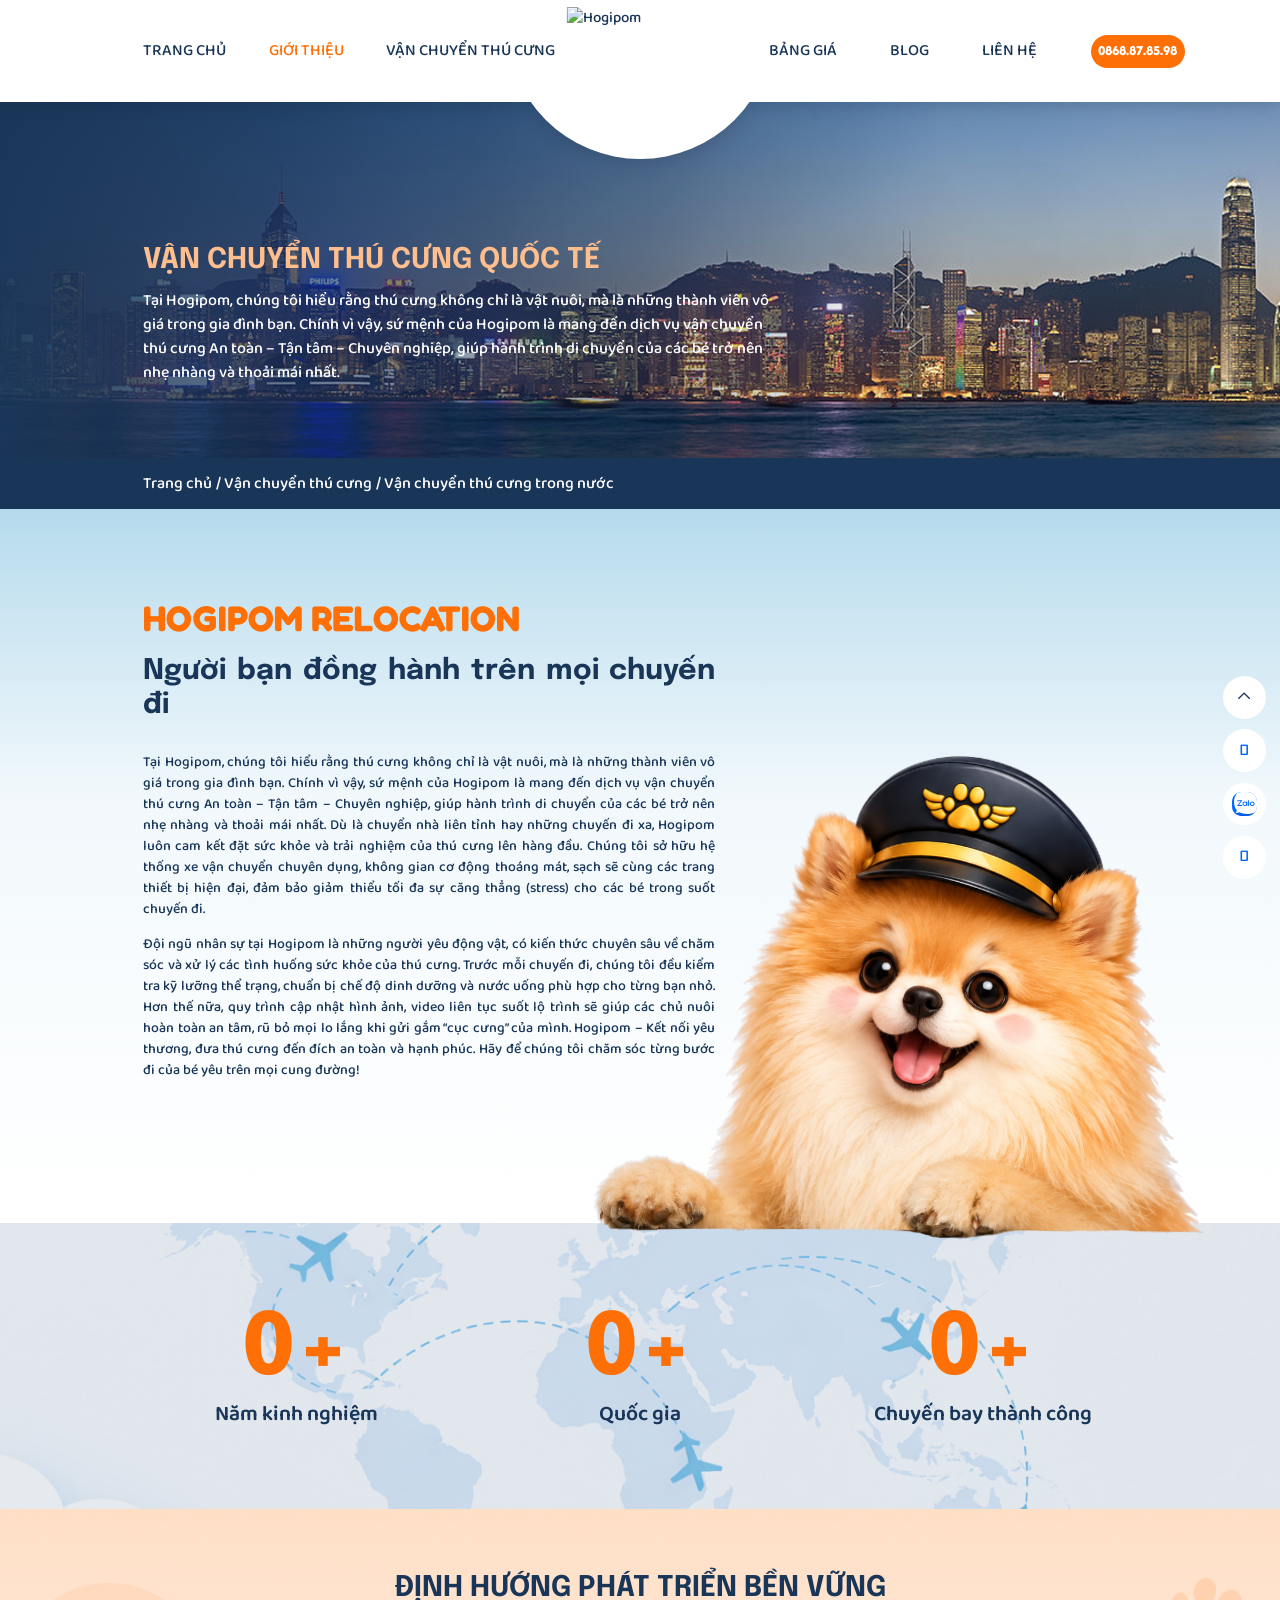
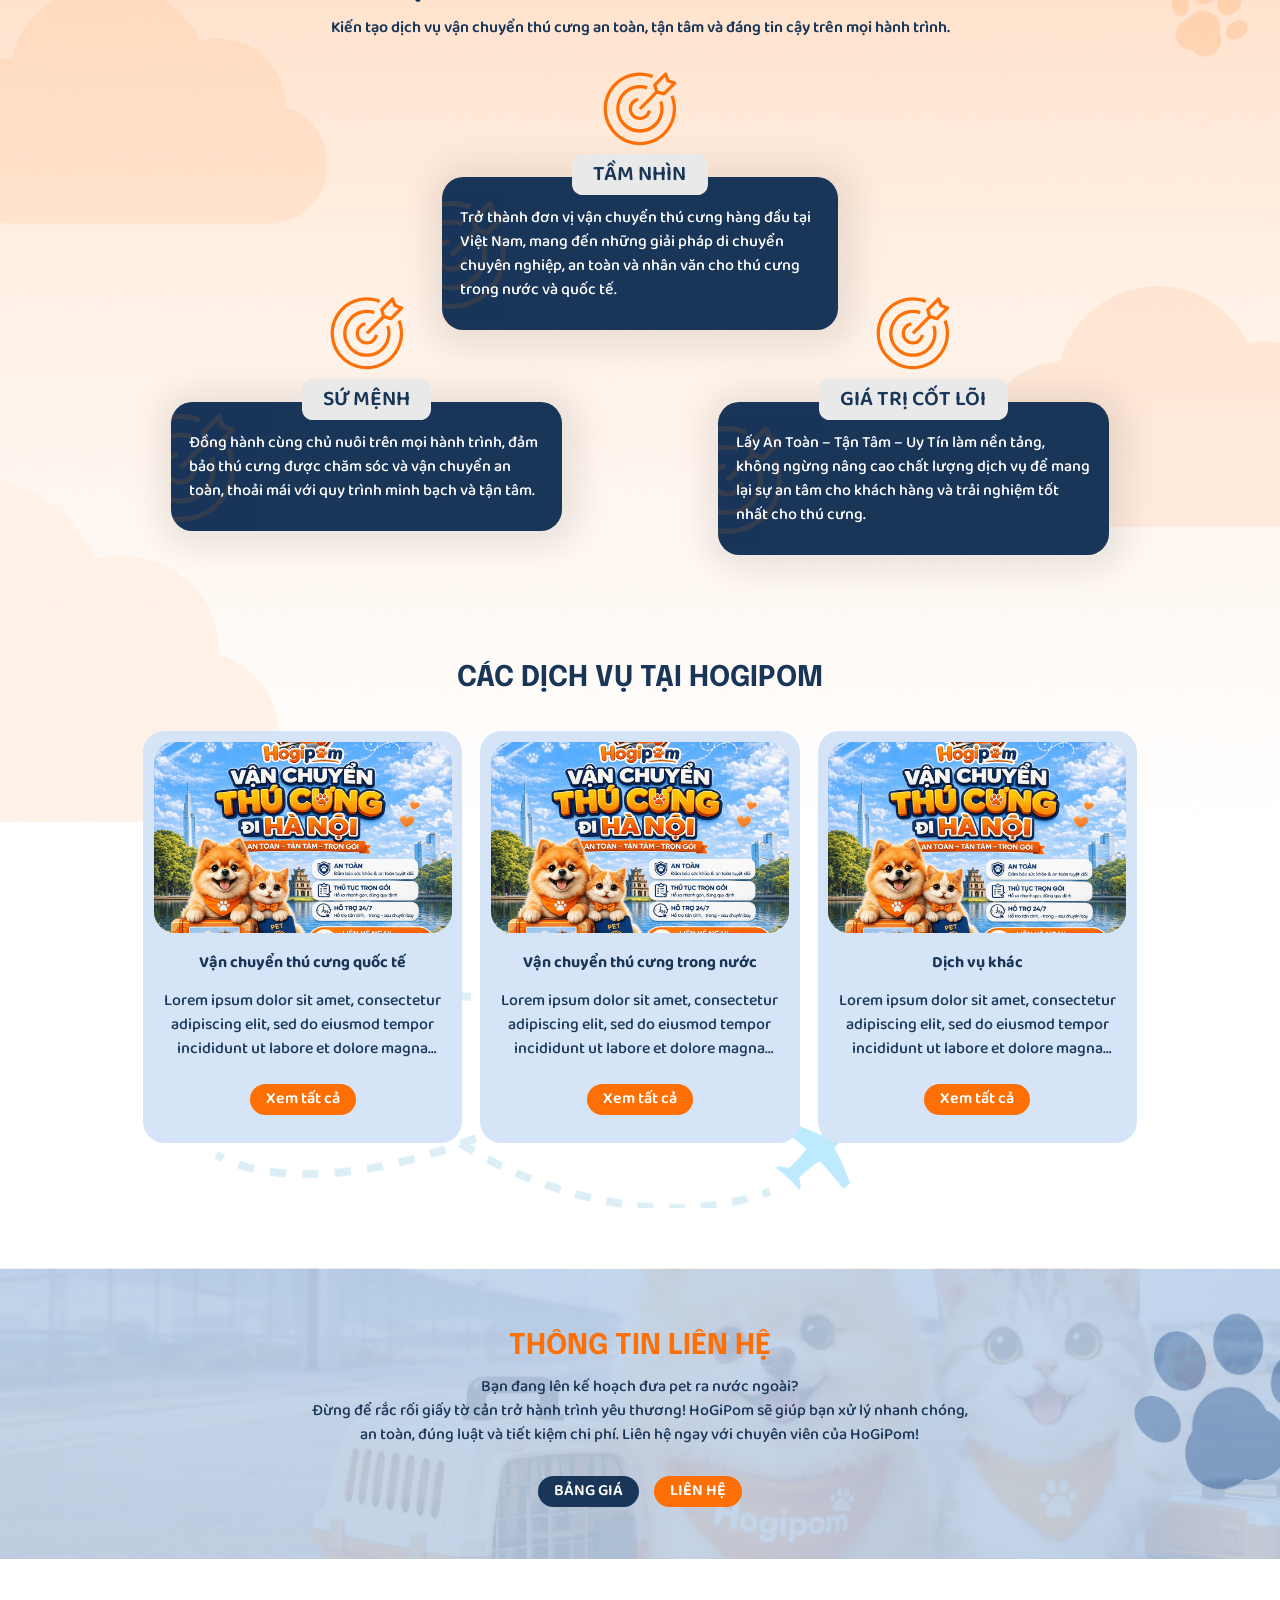
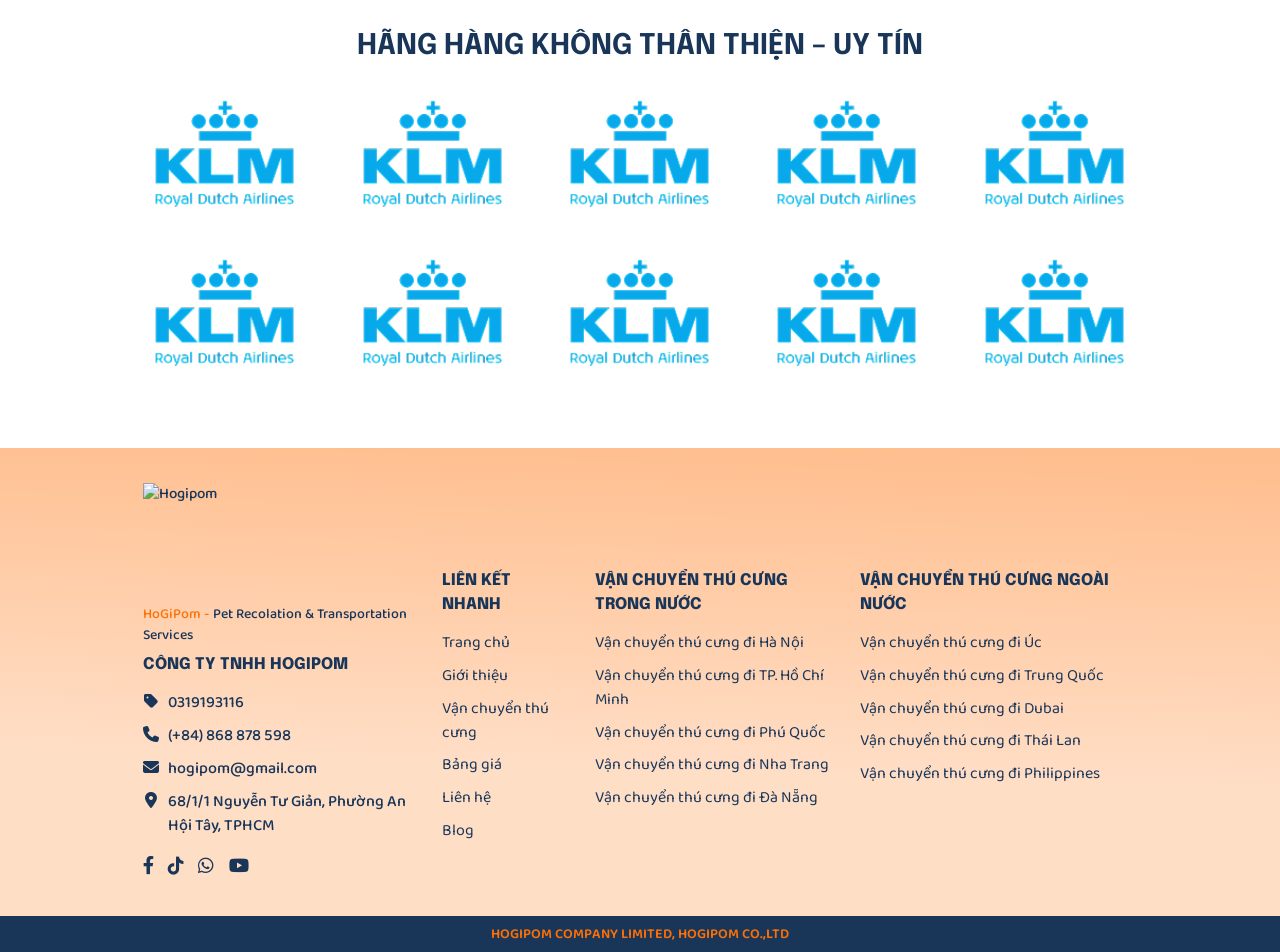
==== About.html @ 5a0b5ee2 "Add files via upload" ====
<!DOCTYPE html>
<html lang="en">
	<head>
		<meta charset="UTF-8">
		<meta name="viewport" content="width=device-width, initial-scale=1.0">
		<meta http-equiv="X-UA-Compatible" content="ie=edge">
		<link rel="icon" href="./img/logo.svg" type="image/svg+xml">
		<link rel="stylesheet" href="">
		<link rel="preconnect" href="https://fonts.googleapis.com">
		<link rel="preconnect" href="https://fonts.gstatic.com" crossorigin>
		<link href="https://fonts.googleapis.com/css2?family=Baloo+2:wght@400;500;600;700&amp;family=Epilogue:ital,wght@0,500;0,600;0,700;0,800;1,500;1,600;1,700;1,800&amp;display=swap" rel="stylesheet">
		<link href="https://fonts.googleapis.com/css2?family=Afacad+Flux:wght@100..1000&amp;family=Fredoka:wght@300..700&amp;display=swap" rel="stylesheet">
		<link href="https://fonts.googleapis.com/css2?family=Material+Symbols+Outlined:opsz,wght,FILL,GRAD@24..48,100..700,0..1,-50..200" rel="stylesheet">
		<link rel="stylesheet" href="./css/core.min.css">
		<link rel="stylesheet" href="./css/main.min.css">
		<title>Giới thiệu</title>
	</head>
	<body class="about">
		<header class="header">
			<div class="header-shape" aria-hidden="true">
				<div class="header-shape-bar"></div>
				<div class="header-shape-arc"></div>
			</div>
			<div class="container">
				<div class="header-wrap"><a class="header-logo" href="./Home.html" aria-label="Hogipom"><img src="./img/logo.svg" alt="Hogipom" width="165" height="146"></a>
					<nav class="header-nav-wrap" aria-label="Main navigation">
						<ul class="header-nav header-nav-left">
							<li><a href="./Home.html"><span class="header-nav-text">TRANG CHỦ</span></a></li>
							<li class="current"><a href="./About.html"><span class="header-nav-text">GIỚI THIỆU</span></a></li>
							<li><a href="./ServicesList.html"><span class="header-nav-text">VẬN CHUYỂN THÚ CƯNG</span></a></li>
						</ul>
						<ul class="header-nav header-nav-right">
							<li><a href="./Pricing.html"><span class="header-nav-text">BẢNG GIÁ</span></a></li>
							<li><a href="./NewsList.html"><span class="header-nav-text">BLOG</span></a></li>
							<li><a href="./Contact.html"><span class="header-nav-text">LIÊN HỆ</span></a></li>
							<li class="header-phone-item"><a class="header-phone" href="tel:0868878598">0868.87.85.98</a></li>
						</ul>
					</nav>
					<button class="header-hambuger header-bar" type="button" aria-label="Toggle menu"><span></span><span></span><span></span>
						<div id="pulseMe">
							<div class="bar left"></div>
							<div class="bar top"></div>
							<div class="bar right"></div>
							<div class="bar bottom"></div>
						</div>
					</button><a class="header-phone header-phone-bar" href="tel:0868878598">0868.87.85.98</a>
				</div>
			</div>
			<div class="header-overlay"></div>
		</header>
		<main>
			<section class="page-banner page-banner-main">
				<div class="page-banner-media img img-ratio ratio:pt-[400_1440]"><img src="./img/banner/banner_default.png" alt="VẬN CHUYỂN THÚ CƯNG QUỐC TẾ">
					<div class="page-banner-overlay" aria-hidden="true"></div>
				</div>
				<div class="container">
					<div class="page-banner-content">
						<h1 class="page-banner-title">VẬN CHUYỂN THÚ CƯNG QUỐC TẾ</h1>
						<div class="page-banner-desc">Tại Hogipom, chúng tôi hiểu rằng thú cưng không chỉ là vật nuôi, mà là những thành viên vô giá trong gia đình bạn. Chính vì vậy, sứ mệnh của Hogipom là mang đến dịch vụ vận chuyển thú cưng An toàn – Tận tâm – Chuyên nghiệp, giúp hành trình di chuyển của các bé trở nên nhẹ nhàng và thoải mái nhất.</div>
					</div>
				</div>
				<div class="page-banner-breadcrumb">
					<div class="container">
						<nav aria-label="breadcrumbs">
							<p><a href="./Home.html">Trang chủ</a><span class="separator">/</span><a href="#">Vận chuyển thú cưng</a><span class="separator">/</span><span class="last">Vận chuyển thú cưng trong nước</span>
							</p>
						</nav>
					</div>
				</div>
			</section>
			<section class="about-1" id="about-1">
				<div class="container">
					<div class="about-1-wrap">
						<div class="about-1-content">
							<div class="about-1-heading">
								<div class="about-1-label">HOGIPOM RELOCATION</div>
								<h2 class="about-1-title">Người bạn đồng hành trên mọi chuyến đi</h2>
							</div>
							<div class="about-1-desc">
								<p>Tại Hogipom, chúng tôi hiểu rằng thú cưng không chỉ là vật nuôi, mà là những thành viên vô giá trong gia đình bạn. Chính vì vậy, sứ mệnh của Hogipom là mang đến dịch vụ vận chuyển thú cưng An toàn – Tận tâm – Chuyên nghiệp, giúp hành trình di chuyển của các bé trở nên nhẹ nhàng và thoải mái nhất. Dù là chuyển nhà liên tỉnh hay những chuyến đi xa, Hogipom luôn cam kết đặt sức khỏe và trải nghiệm của thú cưng lên hàng đầu. Chúng tôi sở hữu hệ thống xe vận chuyển chuyên dụng, không gian cơ động thoáng mát, sạch sẽ cùng các trang thiết bị hiện đại, đảm bảo giảm thiểu tối đa sự căng thẳng (stress) cho các bé trong suốt chuyến đi.</p>
								<p>Đội ngũ nhân sự tại Hogipom là những người yêu động vật, có kiến thức chuyên sâu về chăm sóc và xử lý các tình huống sức khỏe của thú cưng. Trước mỗi chuyến đi, chúng tôi đều kiểm tra kỹ lưỡng thể trạng, chuẩn bị chế độ dinh dưỡng và nước uống phù hợp cho từng bạn nhỏ. Hơn thế nữa, quy trình cập nhật hình ảnh, video liên tục suốt lộ trình sẽ giúp các chủ nuôi hoàn toàn an tâm, rũ bỏ mọi lo lắng khi gửi gắm “cục cưng” của mình. Hogipom – Kết nối yêu thương, đưa thú cưng đến đích an toàn và hạnh phúc. Hãy để chúng tôi chăm sóc từng bước đi của bé yêu trên mọi cung đường!</p>
							</div>
						</div>
						<div class="about-1-media img" data-aos="fade-right" data-aos-delay="100"><img src="./img/Dog.svg" alt="Hogipom"></div>
					</div>
				</div>
			</section>
			<section class="about-2" id="about-2">
				<div class="about-2-bg" aria-hidden="true"><img src="./img/bg/bg_about_number.png" alt=""></div>
				<div class="about-2-overlay" aria-hidden="true"></div>
				<div class="container">
					<div class="about-2-wrap">
						<div class="about-2-item">
							<div class="about-2-number countup" data-number="6"><span class="count-value"></span><span class="about-2-suffix">+</span></div>
							<div class="about-2-label">Năm kinh nghiệm</div>
						</div>
						<div class="about-2-item">
							<div class="about-2-number countup" data-number="45"><span class="count-value"></span><span class="about-2-suffix">+</span></div>
							<div class="about-2-label">Quốc gia</div>
						</div>
						<div class="about-2-item">
							<div class="about-2-number countup" data-number="2518"><span class="count-value"></span><span class="about-2-suffix">+</span></div>
							<div class="about-2-label">Chuyến bay thành công</div>
						</div>
					</div>
				</div>
			</section>
			<section class="about-3" id="about-3">
				<div class="about-3-bg" aria-hidden="true"><img src="./img/bg/bg_item.png" alt=""></div>
				<div class="container">
					<div class="about-3-wrap">
						<div class="about-3-head">
							<h2 class="about-3-title">ĐỊNH HƯỚNG PHÁT TRIỂN BỀN VỮNG</h2>
							<div class="about-3-desc">Kiến tạo dịch vụ vận chuyển thú cưng an toàn, tận tâm và đáng tin cậy trên mọi hành trình.</div>
						</div>
						<div class="about-3-pillars">
							<div class="about-3-pillar is-1">
								<div class="about-3-pillar-icon"><img src="./img/icon/mission_icon.svg" alt=""></div>
								<h3 class="about-3-pillar-title">Tầm nhìn</h3>
								<div class="about-3-pillar-body">
									<div class="about-3-pillar-ghost" aria-hidden="true"><img src="./img/icon/mission_icon.svg" alt=""></div>
									<div class="about-3-pillar-text">Trở thành đơn vị vận chuyển thú cưng hàng đầu tại Việt Nam, mang đến những giải pháp di chuyển chuyên nghiệp, an toàn và nhân văn cho thú cưng trong nước và quốc tế.</div>
								</div>
							</div>
							<div class="about-3-pillar is-2">
								<div class="about-3-pillar-icon"><img src="./img/icon/mission_icon.svg" alt=""></div>
								<h3 class="about-3-pillar-title">Sứ mệnh</h3>
								<div class="about-3-pillar-body">
									<div class="about-3-pillar-ghost" aria-hidden="true"><img src="./img/icon/mission_icon.svg" alt=""></div>
									<div class="about-3-pillar-text">Đồng hành cùng chủ nuôi trên mọi hành trình, đảm bảo thú cưng được chăm sóc và vận chuyển an toàn, thoải mái với quy trình minh bạch và tận tâm.</div>
								</div>
							</div>
							<div class="about-3-pillar is-3">
								<div class="about-3-pillar-icon"><img src="./img/icon/mission_icon.svg" alt=""></div>
								<h3 class="about-3-pillar-title">Giá trị cốt lõi</h3>
								<div class="about-3-pillar-body">
									<div class="about-3-pillar-ghost" aria-hidden="true"><img src="./img/icon/mission_icon.svg" alt=""></div>
									<div class="about-3-pillar-text">Lấy An Toàn – Tận Tâm – Uy Tín làm nền tảng, không ngừng nâng cao chất lượng dịch vụ để mang lại sự an tâm cho khách hàng và trải nghiệm tốt nhất cho thú cưng.</div>
								</div>
							</div>
						</div>
						<div class="about-3-services">
							<h2 class="about-3-services-title">CÁC DỊCH VỤ TẠI HOGIPOM</h2>
							<div class="about-3-list">
								<div class="about-3-card">
									<div class="about-3-card-media img img-ratio ratio:pt-[224_350]"><img src="./img/img_item.png" alt="Vận chuyển thú cưng quốc tế"></div>
									<div class="about-3-card-body">
										<h3 class="about-3-card-title">Vận chuyển thú cưng quốc tế</h3>
										<div class="about-3-card-desc">Lorem ipsum dolor sit amet, consectetur adipiscing elit, sed do eiusmod tempor incididunt ut labore et dolore magna aliqua.</div>
										<a class="btn btn-primary style-default about-3-btn" href="#"><span>Xem tất cả</span>
										</a>
									</div>
								</div>
								<div class="about-3-card">
									<div class="about-3-card-media img img-ratio ratio:pt-[224_350]"><img src="./img/img_item.png" alt="Vận chuyển thú cưng trong nước"></div>
									<div class="about-3-card-body">
										<h3 class="about-3-card-title">Vận chuyển thú cưng trong nước</h3>
										<div class="about-3-card-desc">Lorem ipsum dolor sit amet, consectetur adipiscing elit, sed do eiusmod tempor incididunt ut labore et dolore magna aliqua.</div>
										<a class="btn btn-primary style-default about-3-btn" href="#"><span>Xem tất cả</span>
										</a>
									</div>
								</div>
								<div class="about-3-card">
									<div class="about-3-card-media img img-ratio ratio:pt-[224_350]"><img src="./img/img_item.png" alt="Dịch vụ khác"></div>
									<div class="about-3-card-body">
										<h3 class="about-3-card-title">Dịch vụ khác</h3>
										<div class="about-3-card-desc">Lorem ipsum dolor sit amet, consectetur adipiscing elit, sed do eiusmod tempor incididunt ut labore et dolore magna aliqua.</div>
										<a class="btn btn-primary style-default about-3-btn" href="#"><span>Xem tất cả</span>
										</a>
									</div>
								</div>
							</div>
						</div>
					</div>
				</div>
			</section>
			<section class="about-4" id="about-4">
				<div class="about-4-bg" aria-hidden="true"><img src="./img/bg/bg_cta_about.png" alt=""></div>
				<div class="container">
					<div class="about-4-wrap">
						<h2 class="about-4-title">THÔNG TIN LIÊN HỆ</h2>
						<div class="about-4-desc">Bạn đang lên kế hoạch đưa pet ra nước ngoài?<br>Đừng để rắc rối giấy tờ cản trở hành trình yêu thương! HoGiPom sẽ giúp bạn xử lý nhanh chóng, an toàn, đúng luật và tiết kiệm chi phí. Liên hệ ngay với chuyên viên của HoGiPom!</div>
						<div class="about-4-cta">
							<a class="btn btn-primary style-default about-4-btn is-price" href="./Pricing.html"><span>BẢNG GIÁ</span>
							</a>
							<a class="btn btn-primary style-default about-4-btn is-contact" href="./Contact.html"><span>LIÊN HỆ</span>
							</a>
						</div>
					</div>
				</div>
			</section>
			<section class="home-11">
				<div class="container">
					<div class="home-11-wrap">
						<h2 class="home-11-title">HÃNG HÀNG KHÔNG THÂN THIỆN – UY TÍN</h2>
						<div class="home-11-list">
							<div class="home-11-item">
								<div class="home-11-media">
									<div class="home-11-logo img img-ratio ratio:pt-[103_134]"><img src="./img/hanghangkhong.png" alt="KLM Royal Dutch Airlines"></div>
								</div>
							</div>
							<div class="home-11-item">
								<div class="home-11-media">
									<div class="home-11-logo img img-ratio ratio:pt-[103_134]"><img src="./img/hanghangkhong.png" alt="Qatar Airways"></div>
								</div>
							</div>
							<div class="home-11-item">
								<div class="home-11-media">
									<div class="home-11-logo img img-ratio ratio:pt-[103_134]"><img src="./img/hanghangkhong.png" alt="Sun Phu Quoc Airways"></div>
								</div>
							</div>
							<div class="home-11-item">
								<div class="home-11-media">
									<div class="home-11-logo img img-ratio ratio:pt-[103_134]"><img src="./img/hanghangkhong.png" alt="Vietnam Airlines"></div>
								</div>
							</div>
							<div class="home-11-item">
								<div class="home-11-media">
									<div class="home-11-logo img img-ratio ratio:pt-[103_134]"><img src="./img/hanghangkhong.png" alt="ANA"></div>
								</div>
							</div>
							<div class="home-11-item">
								<div class="home-11-media">
									<div class="home-11-logo img img-ratio ratio:pt-[103_134]"><img src="./img/hanghangkhong.png" alt="EVA Air"></div>
								</div>
							</div>
							<div class="home-11-item">
								<div class="home-11-media">
									<div class="home-11-logo img img-ratio ratio:pt-[103_134]"><img src="./img/hanghangkhong.png" alt="Air China"></div>
								</div>
							</div>
							<div class="home-11-item">
								<div class="home-11-media">
									<div class="home-11-logo img img-ratio ratio:pt-[103_134]"><img src="./img/hanghangkhong.png" alt="Malaysia Airlines"></div>
								</div>
							</div>
							<div class="home-11-item">
								<div class="home-11-media">
									<div class="home-11-logo img img-ratio ratio:pt-[103_134]"><img src="./img/hanghangkhong.png" alt="Singapore Airlines"></div>
								</div>
							</div>
							<div class="home-11-item">
								<div class="home-11-media">
									<div class="home-11-logo img img-ratio ratio:pt-[103_134]"><img src="./img/hanghangkhong.png" alt="Starlux"></div>
								</div>
							</div>
						</div>
					</div>
				</div>
			</section>
		</main>
		<footer class="footer">
			<div class="container">
				<div class="footer-wrap">
					<div class="footer-brand"><a class="footer-logo" href="./Home.html" aria-label="Hogipom"><span class="footer-logo-media img img-ratio ratio:pt-[146_165]"><img src="./img/logo.svg" alt="Hogipom"></span></a>
						<div class="footer-tagline">HoGiPom -<span>Pet Recolation & Transportation Services</span></div>
						<div class="footer-company">CÔNG TY TNHH HOGIPOM</div>
						<ul class="footer-contact">
							<li>
								<div class="footer-contact-item"><span class="footer-contact-icon"><i class="fa-solid fa-tag" aria-hidden="true"></i></span><span class="footer-contact-value">0319193116</span></div>
							</li>
							<li><a class="footer-contact-item is-accent" href="tel:+84868878598"><span class="footer-contact-icon"><i class="fa-solid fa-phone" aria-hidden="true"></i></span><span class="footer-contact-value">(+84) 868 878 598</span></a>
							</li>
							<li><a class="footer-contact-item" href="mailto:hogipom@gmail.com"><span class="footer-contact-icon"><i class="fa-solid fa-envelope" aria-hidden="true"></i></span><span class="footer-contact-value">hogipom@gmail.com</span></a>
							</li>
							<li><a class="footer-contact-item" href="#"><span class="footer-contact-icon"><i class="fa-solid fa-location-dot" aria-hidden="true"></i></span><span class="footer-contact-value">68/1/1 Nguyễn Tư Giản, Phường An Hội Tây, TPHCM</span></a>
							</li>
						</ul>
						<ul class="footer-social">
							<li><a class="footer-social-link" href="#" aria-label="Facebook"><i class="fa-brands fa-facebook-f" aria-hidden="true"></i></a></li>
							<li><a class="footer-social-link" href="#" aria-label="TikTok"><i class="fa-brands fa-tiktok" aria-hidden="true"></i></a></li>
							<li><a class="footer-social-link" href="#" aria-label="WhatsApp"><i class="fa-brands fa-whatsapp" aria-hidden="true"></i></a></li>
							<li><a class="footer-social-link" href="#" aria-label="YouTube"><i class="fa-brands fa-youtube" aria-hidden="true"></i></a></li>
						</ul>
					</div>
					<div class="footer-col">
						<h3 class="footer-col-title">LIÊN KẾT NHANH</h3>
						<ul class="footer-menu">
							<li><a href="./Home.html">Trang chủ</a></li>
							<li><a href="./About.html">Giới thiệu</a></li>
							<li><a href="./Shipping.html">Vận chuyển thú cưng</a></li>
							<li><a href="./Pricing.html">Bảng giá</a></li>
							<li><a href="./Contact.html">Liên hệ</a></li>
							<li><a href="./NewsList.html">Blog</a></li>
						</ul>
					</div>
					<div class="footer-col">
						<h3 class="footer-col-title">VẬN CHUYỂN THÚ CƯNG TRONG NƯỚC</h3>
						<ul class="footer-menu">
							<li><a href="#">Vận chuyển thú cưng đi Hà Nội</a></li>
							<li><a href="#">Vận chuyển thú cưng đi TP. Hồ Chí Minh</a></li>
							<li><a href="#">Vận chuyển thú cưng đi Phú Quốc</a></li>
							<li><a href="#">Vận chuyển thú cưng đi Nha Trang</a></li>
							<li><a href="#">Vận chuyển thú cưng đi Đà Nẵng</a></li>
						</ul>
					</div>
					<div class="footer-col">
						<h3 class="footer-col-title">VẬN CHUYỂN THÚ CƯNG NGOÀI NƯỚC</h3>
						<ul class="footer-menu">
							<li><a href="#">Vận chuyển thú cưng đi Úc</a></li>
							<li><a href="#">Vận chuyển thú cưng đi Trung Quốc</a></li>
							<li><a href="#">Vận chuyển thú cưng đi Dubai</a></li>
							<li><a href="#">Vận chuyển thú cưng đi Thái Lan</a></li>
							<li><a href="#">Vận chuyển thú cưng đi Philippines</a></li>
						</ul>
					</div>
				</div>
			</div>
			<div class="footer-bottom">
				<div class="container">
					<p class="footer-copyright">HOGIPOM COMPANY LIMITED, HOGIPOM CO.,LTD</p>
				</div>
			</div>
			<div class="tool-fixed-cta">
				<button class="button-to-top" type="button" aria-label="Lên đầu trang"><span class="icon"></span></button><a class="tool-cta-item" href="tel:+84868878598" aria-label="Gọi điện"><i class="fa-solid fa-phone" aria-hidden="true"></i></a><a class="tool-cta-item" href="https://zalo.me/0868878598" target="_blank" rel="noopener noreferrer" aria-label="Zalo"><span class="tool-cta-logo img img-ratio ratio:pt-[33_33]"><img src="./img/icon/zalo_logo.svg" alt="Zalo"></span></a><a class="tool-cta-item" href="https://m.me/" target="_blank" rel="noopener noreferrer" aria-label="Messenger"><i class="fa-brands fa-facebook-messenger" aria-hidden="true"></i></a>
			</div>
		</footer>
		<script src="./js/core.min.js"></script>
		<script src="./js/main.min.js"></script>
	</body>
</html>
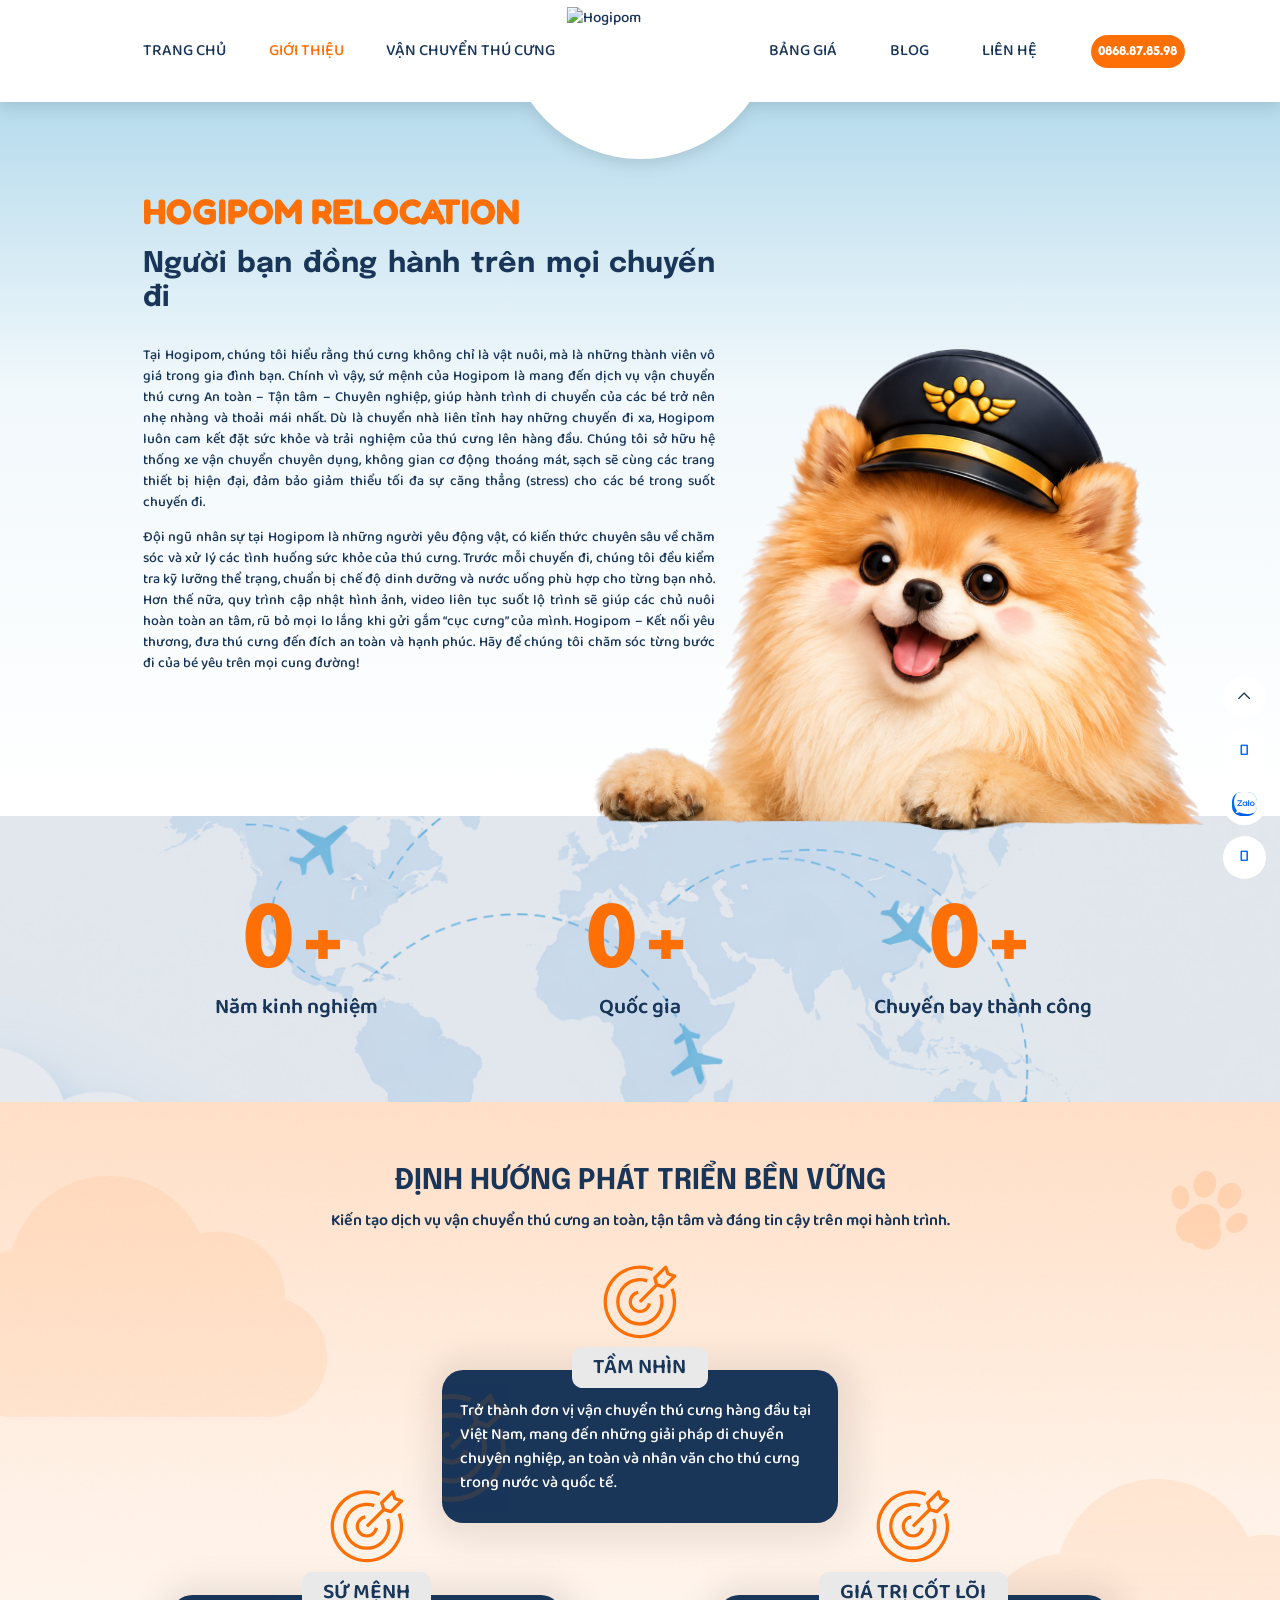
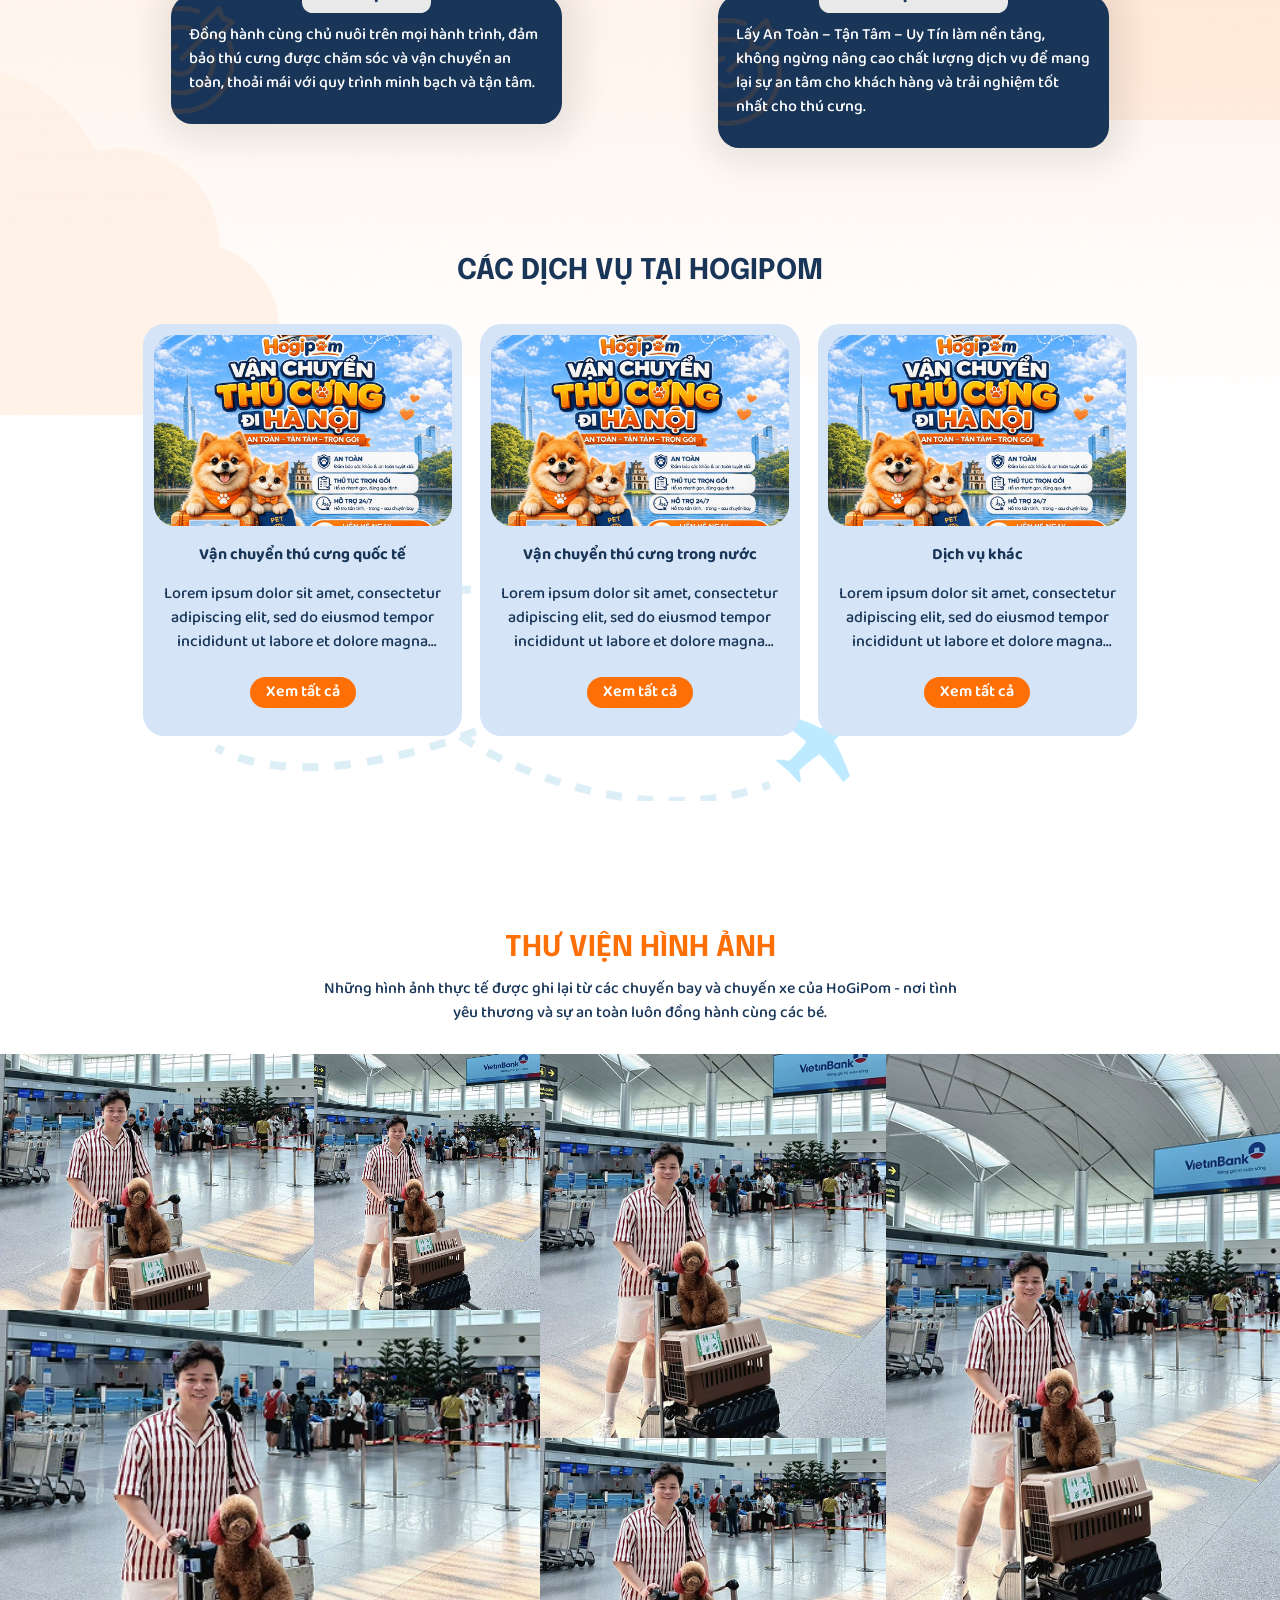
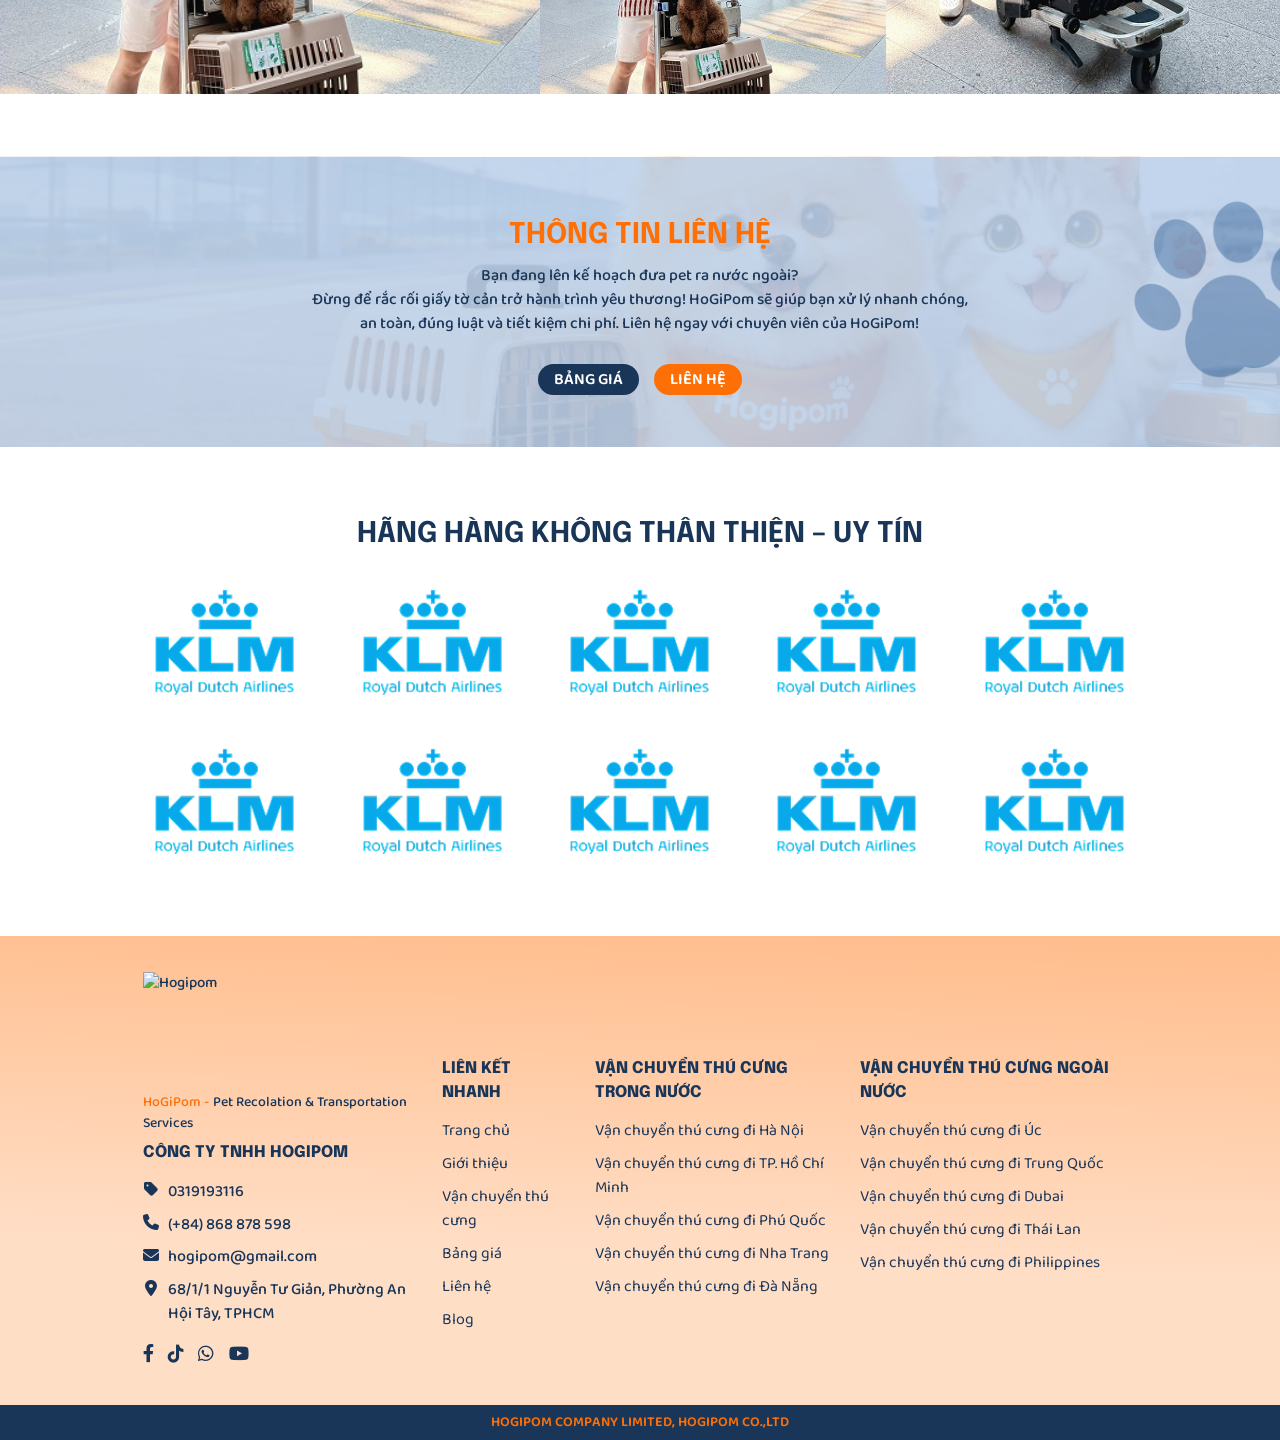
==== commit 42d6f5d9: "Add files via upload" ====
--- a/About.html
+++ b/About.html
@@ -11,6 +11,7 @@
 		<link href="https://fonts.googleapis.com/css2?family=Baloo+2:wght@400;500;600;700&amp;family=Epilogue:ital,wght@0,500;0,600;0,700;0,800;1,500;1,600;1,700;1,800&amp;display=swap" rel="stylesheet">
 		<link href="https://fonts.googleapis.com/css2?family=Afacad+Flux:wght@100..1000&amp;family=Fredoka:wght@300..700&amp;display=swap" rel="stylesheet">
 		<link href="https://fonts.googleapis.com/css2?family=Material+Symbols+Outlined:opsz,wght,FILL,GRAD@24..48,100..700,0..1,-50..200" rel="stylesheet">
+		<link rel="stylesheet" href="./css/font.min.css">
 		<link rel="stylesheet" href="./css/core.min.css">
 		<link rel="stylesheet" href="./css/main.min.css">
 		<title>Giới thiệu</title>
@@ -49,25 +50,6 @@
 			<div class="header-overlay"></div>
 		</header>
 		<main>
-			<section class="page-banner page-banner-main">
-				<div class="page-banner-media img img-ratio ratio:pt-[400_1440]"><img src="./img/banner/banner_default.png" alt="VẬN CHUYỂN THÚ CƯNG QUỐC TẾ">
-					<div class="page-banner-overlay" aria-hidden="true"></div>
-				</div>
-				<div class="container">
-					<div class="page-banner-content">
-						<h1 class="page-banner-title">VẬN CHUYỂN THÚ CƯNG QUỐC TẾ</h1>
-						<div class="page-banner-desc">Tại Hogipom, chúng tôi hiểu rằng thú cưng không chỉ là vật nuôi, mà là những thành viên vô giá trong gia đình bạn. Chính vì vậy, sứ mệnh của Hogipom là mang đến dịch vụ vận chuyển thú cưng An toàn – Tận tâm – Chuyên nghiệp, giúp hành trình di chuyển của các bé trở nên nhẹ nhàng và thoải mái nhất.</div>
-					</div>
-				</div>
-				<div class="page-banner-breadcrumb">
-					<div class="container">
-						<nav aria-label="breadcrumbs">
-							<p><a href="./Home.html">Trang chủ</a><span class="separator">/</span><a href="#">Vận chuyển thú cưng</a><span class="separator">/</span><span class="last">Vận chuyển thú cưng trong nước</span>
-							</p>
-						</nav>
-					</div>
-				</div>
-			</section>
 			<section class="about-1" id="about-1">
 				<div class="container">
 					<div class="about-1-wrap">
@@ -172,6 +154,22 @@
 							</div>
 						</div>
 					</div>
+				</div>
+			</section>
+			<section class="home-7">
+				<div class="container">
+					<div class="home-7-head">
+						<h2 class="home-7-title">THƯ VIỆN HÌNH ẢNH</h2>
+						<p class="home-7-desc">Những hình ảnh thực tế được ghi lại từ các chuyến bay và chuyến xe của HoGiPom - nơi tình yêu thương và sự an toàn luôn đồng hành cùng các bé.</p>
+					</div>
+				</div>
+				<div class="home-7-grid">
+					<div class="home-7-cell is-1"><img src="./img/img_gallery.png" alt="Thư viện hình ảnh HoGiPom"></div>
+					<div class="home-7-cell is-2"><img src="./img/img_gallery.png" alt="Thư viện hình ảnh HoGiPom"></div>
+					<div class="home-7-cell is-3"><img src="./img/img_gallery.png" alt="Thư viện hình ảnh HoGiPom"></div>
+					<div class="home-7-cell is-4"><img src="./img/img_gallery.png" alt="Thư viện hình ảnh HoGiPom"></div>
+					<div class="home-7-cell is-5"><img src="./img/img_gallery.png" alt="Thư viện hình ảnh HoGiPom"></div>
+					<div class="home-7-cell is-6"><img src="./img/img_gallery.png" alt="Thư viện hình ảnh HoGiPom"></div>
 				</div>
 			</section>
 			<section class="about-4" id="about-4">
--- a/css/font.min.css
+++ b/css/font.min.css
@@ -0,0 +1,3 @@
+.fa{font-weight:var(--fa-style,900);font-family:var(--fa-style-family,"Font Awesome 6 Pro")}.fa,.fa-brands,.fa-classic,.fa-duotone,.fa-light,.fa-regular,.fa-sharp,.fa-sharp-solid,.fa-solid,.fa-thin,.fab,.fad,.fal,.far,.fas,.fasl,.fasr,.fass,.fat{-moz-osx-font-smoothing:grayscale;-webkit-font-smoothing:antialiased;display:var(--fa-display,inline-block);font-style:normal;font-variant:normal;line-height:1;text-rendering:auto}.fa-classic,.fa-light,.fa-regular,.fa-solid,.fa-thin,.fal,.far,.fas,.fat{font-family:Font Awesome\ 6 Pro}.fa-brands,.fab{font-family:Font Awesome\ 6 Brands}.fa-classic.fa-duotone,.fa-duotone,.fad{font-family:Font Awesome\ 6 Duotone}.fa-sharp,.fasl,.fasr,.fass{font-family:Font Awesome\ 6 Sharp}.fa-sharp,.fass{font-weight:900}.fa-1x{font-size:1em}.fa-2x{font-size:2em}.fa-3x{font-size:3em}.fa-4x{font-size:4em}.fa-5x{font-size:5em}.fa-6x{font-size:6em}.fa-7x{font-size:7em}.fa-8x{font-size:8em}.fa-9x{font-size:9em}.fa-10x{font-size:10em}.fa-2xs{vertical-align:.225em;font-size:.625em;line-height:.1em}.fa-xs{vertical-align:.125em;font-size:.75em;line-height:.08333em}.fa-sm{vertical-align:.05357em;font-size:.875em;line-height:.07143em}.fa-lg{vertical-align:-.075em;font-size:1.25em;line-height:.05em}.fa-xl{vertical-align:-.125em;font-size:1.5em;line-height:.04167em}.fa-2xl{vertical-align:-.1875em;font-size:2em;line-height:.03125em}.fa-fw{width:1.25em;text-align:center}.fa-ul{margin-left:var(--fa-li-margin,2.5em);padding-left:0;list-style-type:none}.fa-ul>li{position:relative}.fa-li{position:absolute;left:calc(var(--fa-li-width, 2em)*-1);width:var(--fa-li-width,2em);line-height:inherit;text-align:center}.fa-border{border:var(--fa-border-width,.08em) var(--fa-border-style,solid) var(--fa-border-color,#eee);border-radius:var(--fa-border-radius,.1em);padding:var(--fa-border-padding,.2em .25em .15em)}.fa-pull-left{float:left;margin-right:var(--fa-pull-margin,.3em)}.fa-pull-right{float:right;margin-left:var(--fa-pull-margin,.3em)}.fa-beat{animation-duration:var(--fa-animation-duration,1s);animation-timing-function:var(--fa-animation-timing,ease-in-out);animation-delay:var(--fa-animation-delay,0s);animation-iteration-count:var(--fa-animation-iteration-count,infinite);animation-direction:var(--fa-animation-direction,normal);animation-name:fa-beat}.fa-bounce{animation-duration:var(--fa-animation-duration,1s);animation-timing-function:var(--fa-animation-timing,cubic-bezier(.28,.84,.42,1));animation-delay:var(--fa-animation-delay,0s);animation-iteration-count:var(--fa-animation-iteration-count,infinite);animation-direction:var(--fa-animation-direction,normal);animation-name:fa-bounce}.fa-fade{animation-timing-function:var(--fa-animation-timing,cubic-bezier(.4,0,.6,1));animation-iteration-count:var(--fa-animation-iteration-count,infinite);animation-name:fa-fade}.fa-beat-fade,.fa-fade{animation-duration:var(--fa-animation-duration,1s);animation-delay:var(--fa-animation-delay,0s);animation-direction:var(--fa-animation-direction,normal)}.fa-beat-fade{animation-timing-function:var(--fa-animation-timing,cubic-bezier(.4,0,.6,1));animation-iteration-count:var(--fa-animation-iteration-count,infinite);animation-name:fa-beat-fade}.fa-flip{animation-duration:var(--fa-animation-duration,1s);animation-timing-function:var(--fa-animation-timing,ease-in-out);animation-delay:var(--fa-animation-delay,0s);animation-iteration-count:var(--fa-animation-iteration-count,infinite);animation-direction:var(--fa-animation-direction,normal);animation-name:fa-flip}.fa-shake{animation-duration:var(--fa-animation-duration,1s);animation-timing-function:var(--fa-animation-timing,linear);animation-iteration-count:var(--fa-animation-iteration-count,infinite);animation-name:fa-shake}.fa-shake,.fa-spin{animation-delay:var(--fa-animation-delay,0s);animation-direction:var(--fa-animation-direction,normal)}.fa-spin{animation-duration:var(--fa-animation-duration,2s);animation-timing-function:var(--fa-animation-timing,linear);animation-iteration-count:var(--fa-animation-iteration-count,infinite);animation-name:fa-spin}.fa-spin-reverse{--fa-animation-direction:reverse}.fa-pulse,.fa-spin-pulse{animation-duration:var(--fa-animation-duration,1s);animation-timing-function:var(--fa-animation-timing,steps(8));animation-iteration-count:var(--fa-animation-iteration-count,infinite);animation-direction:var(--fa-animation-direction,normal);animation-name:fa-spin}@media (prefers-reduced-motion:reduce){.fa-beat,.fa-beat-fade,.fa-bounce,.fa-fade,.fa-flip,.fa-pulse,.fa-shake,.fa-spin,.fa-spin-pulse{animation-duration:1ms;animation-delay:-1ms;animation-iteration-count:1;transition-delay:0s;transition-duration:0s}}@keyframes fa-beat{0%,90%{transform:scale(1)}45%{transform:scale(var(--fa-beat-scale,1.25))}}@keyframes fa-bounce{0%{transform:scale(1) translateY(0)}10%{transform:scale(var(--fa-bounce-start-scale-x,1.1),var(--fa-bounce-start-scale-y,.9)) translateY(0)}30%{transform:scale(var(--fa-bounce-jump-scale-x,.9),var(--fa-bounce-jump-scale-y,1.1)) translateY(var(--fa-bounce-height,-.5em))}50%{transform:scale(var(--fa-bounce-land-scale-x,1.05),var(--fa-bounce-land-scale-y,.95)) translateY(0)}57%{transform:scale(1) translateY(var(--fa-bounce-rebound,-.125em))}64%{transform:scale(1) translateY(0)}to{transform:scale(1) translateY(0)}}@keyframes fa-fade{50%{opacity:var(--fa-fade-opacity,.4)}}@keyframes fa-beat-fade{0%,to{transform:scale(1);opacity:var(--fa-beat-fade-opacity,.4)}50%{transform:scale(var(--fa-beat-fade-scale,1.125));opacity:1}}@keyframes fa-flip{50%{transform:rotate3d(var(--fa-flip-x,0),var(--fa-flip-y,1),var(--fa-flip-z,0),var(--fa-flip-angle,-180deg))}}@keyframes fa-shake{0%{transform:rotate(-15deg)}4%{transform:rotate(15deg)}24%,8%{transform:rotate(-18deg)}12%,28%{transform:rotate(18deg)}16%{transform:rotate(-22deg)}20%{transform:rotate(22deg)}32%{transform:rotate(-12deg)}36%{transform:rotate(12deg)}40%,to{transform:rotate(0)}}@keyframes fa-spin{0%{transform:rotate(0)}to{transform:rotate(1turn)}}.fa-rotate-90{transform:rotate(90deg)}.fa-rotate-180{transform:rotate(180deg)}.fa-rotate-270{transform:rotate(270deg)}.fa-flip-horizontal{transform:scaleX(-1)}.fa-flip-vertical{transform:scaleY(-1)}.fa-flip-both,.fa-flip-horizontal.fa-flip-vertical{transform:scale(-1)}.fa-rotate-by{transform:rotate(var(--fa-rotate-angle,none))}.fa-stack{display:inline-block;position:relative;vertical-align:middle;width:2.5em;height:2em;line-height:2em}.fa-stack-1x,.fa-stack-2x{position:absolute;left:0;z-index:var(--fa-stack-z-index,auto);width:100%;text-align:center}.fa-stack-1x{line-height:inherit}.fa-stack-2x{font-size:2em}.fa-inverse{color:var(--fa-inverse,#fff)}.fa-0:before{content:"0"}.fa-1:before{content:"1"}.fa-2:before{content:"2"}.fa-3:before{content:"3"}.fa-4:before{content:"4"}.fa-5:before{content:"5"}.fa-6:before{content:"6"}.fa-7:before{content:"7"}.fa-8:before{content:"8"}.fa-9:before{content:"9"}.fa-fill-drip:before{content:"\f576"}.fa-arrows-to-circle:before{content:"\e4bd"}.fa-chevron-circle-right:before,.fa-circle-chevron-right:before{content:"\f138"}.fa-wagon-covered:before{content:"\f8ee"}.fa-line-height:before{content:"\f871"}.fa-bagel:before{content:"\e3d7"}.fa-transporter-7:before{content:"\e2a8"}.fa-at:before{content:"@"}.fa-rectangles-mixed:before{content:"\e323"}.fa-phone-arrow-up-right:before,.fa-phone-arrow-up:before,.fa-phone-outgoing:before{content:"\e224"}.fa-trash-alt:before,.fa-trash-can:before{content:"\f2ed"}.fa-circle-l:before{content:"\e114"}.fa-head-side-goggles:before,.fa-head-vr:before{content:"\f6ea"}.fa-text-height:before{content:"\f034"}.fa-user-times:before,.fa-user-xmark:before{content:"\f235"}.fa-face-hand-yawn:before{content:"\e379"}.fa-gauge-simple-min:before,.fa-tachometer-slowest:before{content:"\f62d"}.fa-stethoscope:before{content:"\f0f1"}.fa-coffin:before{content:"\f6c6"}.fa-comment-alt:before,.fa-message:before{content:"\f27a"}.fa-bowl-salad:before,.fa-salad:before{content:"\f81e"}.fa-info:before{content:"\f129"}.fa-robot-astromech:before{content:"\e2d2"}.fa-ring-diamond:before{content:"\e5ab"}.fa-fondue-pot:before{content:"\e40d"}.fa-theta:before{content:"\f69e"}.fa-face-hand-peeking:before{content:"\e481"}.fa-square-user:before{content:"\e283"}.fa-compress-alt:before,.fa-down-left-and-up-right-to-center:before{content:"\f422"}.fa-explosion:before{content:"\e4e9"}.fa-file-alt:before,.fa-file-lines:before,.fa-file-text:before{content:"\f15c"}.fa-wave-square:before{content:"\f83e"}.fa-ring:before{content:"\f70b"}.fa-building-un:before{content:"\e4d9"}.fa-dice-three:before{content:"\f527"}.fa-tire-pressure-warning:before{content:"\f633"}.fa-wifi-2:before,.fa-wifi-fair:before{content:"\f6ab"}.fa-calendar-alt:before,.fa-calendar-days:before{content:"\f073"}.fa-mp3-player:before{content:"\f8ce"}.fa-anchor-circle-check:before{content:"\e4aa"}.fa-tally-4:before{content:"\e297"}.fa-rectangle-history:before{content:"\e4a2"}.fa-building-circle-arrow-right:before{content:"\e4d1"}.fa-volleyball-ball:before,.fa-volleyball:before{content:"\f45f"}.fa-sun-haze:before{content:"\f765"}.fa-text-size:before{content:"\f894"}.fa-ufo:before{content:"\e047"}.fa-fork:before,.fa-utensil-fork:before{content:"\f2e3"}.fa-arrows-up-to-line:before{content:"\e4c2"}.fa-mobile-signal:before{content:"\e1ef"}.fa-barcode-scan:before{content:"\f465"}.fa-sort-desc:before,.fa-sort-down:before{content:"\f0dd"}.fa-folder-arrow-down:before,.fa-folder-download:before{content:"\e053"}.fa-circle-minus:before,.fa-minus-circle:before{content:"\f056"}.fa-face-icicles:before{content:"\e37c"}.fa-shovel:before{content:"\f713"}.fa-door-open:before{content:"\f52b"}.fa-films:before{content:"\e17a"}.fa-right-from-bracket:before,.fa-sign-out-alt:before{content:"\f2f5"}.fa-face-glasses:before{content:"\e377"}.fa-nfc:before{content:"\e1f7"}.fa-atom:before{content:"\f5d2"}.fa-soap:before{content:"\e06e"}.fa-heart-music-camera-bolt:before,.fa-icons:before{content:"\f86d"}.fa-microphone-alt-slash:before,.fa-microphone-lines-slash:before{content:"\f539"}.fa-closed-captioning-slash:before{content:"\e135"}.fa-calculator-alt:before,.fa-calculator-simple:before{content:"\f64c"}.fa-bridge-circle-check:before{content:"\e4c9"}.fa-sliders-up:before,.fa-sliders-v:before{content:"\f3f1"}.fa-location-minus:before,.fa-map-marker-minus:before{content:"\f609"}.fa-pump-medical:before{content:"\e06a"}.fa-fingerprint:before{content:"\f577"}.fa-ski-boot:before{content:"\e3cc"}.fa-rectangle-sd:before,.fa-standard-definition:before{content:"\e28a"}.fa-h1:before{content:"\f313"}.fa-hand-point-right:before{content:"\f0a4"}.fa-magnifying-glass-location:before,.fa-search-location:before{content:"\f689"}.fa-message-bot:before{content:"\e3b8"}.fa-forward-step:before,.fa-step-forward:before{content:"\f051"}.fa-face-smile-beam:before,.fa-smile-beam:before{content:"\f5b8"}.fa-light-ceiling:before{content:"\e016"}.fa-comment-alt-exclamation:before,.fa-message-exclamation:before{content:"\f4a5"}.fa-bowl-scoop:before,.fa-bowl-shaved-ice:before{content:"\e3de"}.fa-square-x:before{content:"\e286"}.fa-utility-pole-double:before{content:"\e2c4"}.fa-flag-checkered:before{content:"\f11e"}.fa-chevron-double-up:before,.fa-chevrons-up:before{content:"\f325"}.fa-football-ball:before,.fa-football:before{content:"\f44e"}.fa-user-vneck:before{content:"\e461"}.fa-school-circle-exclamation:before{content:"\e56c"}.fa-crop:before{content:"\f125"}.fa-angle-double-down:before,.fa-angles-down:before{content:"\f103"}.fa-users-rectangle:before{content:"\e594"}.fa-people-roof:before{content:"\e537"}.fa-arrow-square-right:before,.fa-square-arrow-right:before{content:"\f33b"}.fa-location-plus:before,.fa-map-marker-plus:before{content:"\f60a"}.fa-lightbulb-exclamation-on:before{content:"\e1ca"}.fa-people-line:before{content:"\e534"}.fa-beer-mug-empty:before,.fa-beer:before{content:"\f0fc"}.fa-crate-empty:before{content:"\e151"}.fa-diagram-predecessor:before{content:"\e477"}.fa-transporter:before{content:"\e042"}.fa-calendar-circle-user:before{content:"\e471"}.fa-arrow-up-long:before,.fa-long-arrow-up:before{content:"\f176"}.fa-person-carry-box:before,.fa-person-carry:before{content:"\f4cf"}.fa-burn:before,.fa-fire-flame-simple:before{content:"\f46a"}.fa-male:before,.fa-person:before{content:"\f183"}.fa-laptop:before{content:"\f109"}.fa-file-csv:before{content:"\f6dd"}.fa-menorah:before{content:"\f676"}.fa-union:before{content:"\f6a2"}.fa-chevron-double-left:before,.fa-chevrons-left:before{content:"\f323"}.fa-circle-heart:before,.fa-heart-circle:before{content:"\f4c7"}.fa-truck-plane:before{content:"\e58f"}.fa-record-vinyl:before{content:"\f8d9"}.fa-bring-forward:before{content:"\f856"}.fa-square-p:before{content:"\e279"}.fa-face-grin-stars:before,.fa-grin-stars:before{content:"\f587"}.fa-sigma:before{content:"\f68b"}.fa-camera-movie:before{content:"\f8a9"}.fa-bong:before{content:"\f55c"}.fa-clarinet:before{content:"\f8ad"}.fa-truck-flatbed:before{content:"\e2b6"}.fa-pastafarianism:before,.fa-spaghetti-monster-flying:before{content:"\f67b"}.fa-arrow-down-up-across-line:before{content:"\e4af"}.fa-leaf-heart:before{content:"\f4cb"}.fa-house-building:before{content:"\e1b1"}.fa-cheese-swiss:before{content:"\f7f0"}.fa-spoon:before,.fa-utensil-spoon:before{content:"\f2e5"}.fa-jar-wheat:before{content:"\e517"}.fa-envelopes-bulk:before,.fa-mail-bulk:before{content:"\f674"}.fa-file-circle-exclamation:before{content:"\e4eb"}.fa-bow-arrow:before{content:"\f6b9"}.fa-cart-xmark:before{content:"\e0dd"}.fa-hexagon-xmark:before,.fa-times-hexagon:before,.fa-xmark-hexagon:before{content:"\f2ee"}.fa-circle-h:before,.fa-hospital-symbol:before{content:"\f47e"}.fa-merge:before{content:"\e526"}.fa-pager:before{content:"\f815"}.fa-cart-minus:before{content:"\e0db"}.fa-address-book:before,.fa-contact-book:before{content:"\f2b9"}.fa-pan-frying:before{content:"\e42c"}.fa-grid-3:before,.fa-grid:before{content:"\e195"}.fa-football-helmet:before{content:"\f44f"}.fa-hand-love:before{content:"\e1a5"}.fa-trees:before{content:"\f724"}.fa-strikethrough:before{content:"\f0cc"}.fa-page:before{content:"\e428"}.fa-k:before{content:"K"}.fa-diagram-previous:before{content:"\e478"}.fa-gauge-min:before,.fa-tachometer-alt-slowest:before{content:"\f628"}.fa-folder-grid:before{content:"\e188"}.fa-eggplant:before{content:"\e16c"}.fa-ram:before{content:"\f70a"}.fa-landmark-flag:before{content:"\e51c"}.fa-lips:before{content:"\f600"}.fa-pencil-alt:before,.fa-pencil:before{content:"\f303"}.fa-backward:before{content:"\f04a"}.fa-caret-right:before{content:"\f0da"}.fa-comments:before{content:"\f086"}.fa-file-clipboard:before,.fa-paste:before{content:"\f0ea"}.fa-desktop-arrow-down:before{content:"\e155"}.fa-code-pull-request:before{content:"\e13c"}.fa-pumpkin:before{content:"\f707"}.fa-clipboard-list:before{content:"\f46d"}.fa-pen-field:before{content:"\e211"}.fa-blueberries:before{content:"\e2e8"}.fa-truck-loading:before,.fa-truck-ramp-box:before{content:"\f4de"}.fa-note:before{content:"\e1ff"}.fa-arrow-down-to-square:before{content:"\e096"}.fa-user-check:before{content:"\f4fc"}.fa-cloud-xmark:before{content:"\e35f"}.fa-vial-virus:before{content:"\e597"}.fa-book-alt:before,.fa-book-blank:before{content:"\f5d9"}.fa-golf-flag-hole:before{content:"\e3ac"}.fa-comment-alt-arrow-down:before,.fa-message-arrow-down:before{content:"\e1db"}.fa-face-unamused:before{content:"\e39f"}.fa-sheet-plastic:before{content:"\e571"}.fa-circle-9:before{content:"\e0f6"}.fa-blog:before{content:"\f781"}.fa-user-ninja:before{content:"\f504"}.fa-pencil-slash:before{content:"\e215"}.fa-bowling-pins:before{content:"\f437"}.fa-person-arrow-up-from-line:before{content:"\e539"}.fa-down-right:before{content:"\e16b"}.fa-scroll-torah:before,.fa-torah:before{content:"\f6a0"}.fa-webhook:before{content:"\e5d5"}.fa-blinds-open:before{content:"\f8fc"}.fa-fence:before{content:"\e303"}.fa-arrow-alt-up:before,.fa-up:before{content:"\f357"}.fa-broom-ball:before,.fa-quidditch-broom-ball:before,.fa-quidditch:before{content:"\f458"}.fa-drumstick:before{content:"\f6d6"}.fa-square-v:before{content:"\e284"}.fa-face-awesome:before,.fa-gave-dandy:before{content:"\e409"}.fa-dial-off:before{content:"\e162"}.fa-toggle-off:before{content:"\f204"}.fa-face-smile-horns:before{content:"\e391"}.fa-archive:before,.fa-box-archive:before{content:"\f187"}.fa-grapes:before{content:"\e306"}.fa-person-drowning:before{content:"\e545"}.fa-dial-max:before{content:"\e15e"}.fa-circle-m:before{content:"\e115"}.fa-calendar-image:before{content:"\e0d4"}.fa-caret-circle-down:before,.fa-circle-caret-down:before{content:"\f32d"}.fa-arrow-down-9-1:before,.fa-sort-numeric-desc:before,.fa-sort-numeric-down-alt:before{content:"\f886"}.fa-face-grin-tongue-squint:before,.fa-grin-tongue-squint:before{content:"\f58a"}.fa-shish-kebab:before{content:"\f821"}.fa-spray-can:before{content:"\f5bd"}.fa-alarm-snooze:before{content:"\f845"}.fa-scarecrow:before{content:"\f70d"}.fa-truck-monster:before{content:"\f63b"}.fa-gift-card:before{content:"\f663"}.fa-w:before{content:"W"}.fa-code-pull-request-draft:before{content:"\e3fa"}.fa-square-b:before{content:"\e264"}.fa-elephant:before{content:"\f6da"}.fa-earth-africa:before,.fa-globe-africa:before{content:"\f57c"}.fa-rainbow:before{content:"\f75b"}.fa-circle-notch:before{content:"\f1ce"}.fa-tablet-alt:before,.fa-tablet-screen-button:before{content:"\f3fa"}.fa-paw:before{content:"\f1b0"}.fa-message-question:before{content:"\e1e3"}.fa-cloud:before{content:"\f0c2"}.fa-trowel-bricks:before{content:"\e58a"}.fa-square-3:before{content:"\e258"}.fa-face-flushed:before,.fa-flushed:before{content:"\f579"}.fa-hospital-user:before{content:"\f80d"}.fa-microwave:before{content:"\e01b"}.fa-chf-sign:before{content:"\e602"}.fa-tent-arrow-left-right:before{content:"\e57f"}.fa-cart-circle-arrow-up:before{content:"\e3f0"}.fa-trash-clock:before{content:"\e2b0"}.fa-gavel:before,.fa-legal:before{content:"\f0e3"}.fa-sprinkler-ceiling:before{content:"\e44c"}.fa-browsers:before{content:"\e0cb"}.fa-trillium:before{content:"\e588"}.fa-music-slash:before{content:"\f8d1"}.fa-truck-ramp:before{content:"\f4e0"}.fa-binoculars:before{content:"\f1e5"}.fa-microphone-slash:before{content:"\f131"}.fa-box-tissue:before{content:"\e05b"}.fa-circle-c:before{content:"\e101"}.fa-star-christmas:before{content:"\f7d4"}.fa-chart-bullet:before{content:"\e0e1"}.fa-motorcycle:before{content:"\f21c"}.fa-tree-christmas:before{content:"\f7db"}.fa-tire-flat:before{content:"\f632"}.fa-sunglasses:before{content:"\f892"}.fa-badge:before{content:"\f335"}.fa-comment-alt-edit:before,.fa-message-edit:before,.fa-message-pen:before{content:"\f4a4"}.fa-bell-concierge:before,.fa-concierge-bell:before{content:"\f562"}.fa-pen-ruler:before,.fa-pencil-ruler:before{content:"\f5ae"}.fa-arrow-progress:before{content:"\e5df"}.fa-chess-rook-alt:before,.fa-chess-rook-piece:before{content:"\f448"}.fa-square-root:before{content:"\f697"}.fa-album-collection-circle-plus:before{content:"\e48e"}.fa-people-arrows-left-right:before,.fa-people-arrows:before{content:"\e068"}.fa-face-angry-horns:before{content:"\e368"}.fa-mars-and-venus-burst:before{content:"\e523"}.fa-tombstone:before{content:"\f720"}.fa-caret-square-right:before,.fa-square-caret-right:before{content:"\f152"}.fa-cut:before,.fa-scissors:before{content:"\f0c4"}.fa-list-music:before{content:"\f8c9"}.fa-sun-plant-wilt:before{content:"\e57a"}.fa-toilets-portable:before{content:"\e584"}.fa-hockey-puck:before{content:"\f453"}.fa-mustache:before{content:"\e5bc"}.fa-hyphen:before{content:"-"}.fa-table:before{content:"\f0ce"}.fa-user-chef:before{content:"\e3d2"}.fa-comment-alt-image:before,.fa-message-image:before{content:"\e1e0"}.fa-users-medical:before{content:"\f830"}.fa-sensor-alert:before,.fa-sensor-triangle-exclamation:before{content:"\e029"}.fa-magnifying-glass-arrow-right:before{content:"\e521"}.fa-digital-tachograph:before,.fa-tachograph-digital:before{content:"\f566"}.fa-face-mask:before{content:"\e37f"}.fa-pickleball:before{content:"\e435"}.fa-star-sharp-half:before{content:"\e28c"}.fa-users-slash:before{content:"\e073"}.fa-clover:before{content:"\e139"}.fa-meat:before{content:"\f814"}.fa-mail-reply:before,.fa-reply:before{content:"\f3e5"}.fa-star-and-crescent:before{content:"\f699"}.fa-empty-set:before{content:"\f656"}.fa-house-fire:before{content:"\e50c"}.fa-minus-square:before,.fa-square-minus:before{content:"\f146"}.fa-helicopter:before{content:"\f533"}.fa-bird:before{content:"\e469"}.fa-compass:before{content:"\f14e"}.fa-caret-square-down:before,.fa-square-caret-down:before{content:"\f150"}.fa-heart-half-alt:before,.fa-heart-half-stroke:before{content:"\e1ac"}.fa-file-circle-question:before{content:"\e4ef"}.fa-laptop-code:before{content:"\f5fc"}.fa-joystick:before{content:"\f8c5"}.fa-grill-fire:before{content:"\e5a4"}.fa-rectangle-vertical-history:before{content:"\e237"}.fa-swatchbook:before{content:"\f5c3"}.fa-prescription-bottle:before{content:"\f485"}.fa-bars:before,.fa-navicon:before{content:"\f0c9"}.fa-keyboard-left:before{content:"\e1c3"}.fa-people-group:before{content:"\e533"}.fa-hourglass-3:before,.fa-hourglass-end:before{content:"\f253"}.fa-heart-broken:before,.fa-heart-crack:before{content:"\f7a9"}.fa-face-beam-hand-over-mouth:before{content:"\e47c"}.fa-droplet-percent:before,.fa-humidity:before{content:"\f750"}.fa-external-link-square-alt:before,.fa-square-up-right:before{content:"\f360"}.fa-face-kiss-beam:before,.fa-kiss-beam:before{content:"\f597"}.fa-corn:before{content:"\f6c7"}.fa-roller-coaster:before{content:"\e324"}.fa-photo-film-music:before{content:"\e228"}.fa-radar:before{content:"\e024"}.fa-sickle:before{content:"\f822"}.fa-film:before{content:"\f008"}.fa-coconut:before{content:"\e2f6"}.fa-ruler-horizontal:before{content:"\f547"}.fa-shield-cross:before{content:"\f712"}.fa-cassette-tape:before{content:"\f8ab"}.fa-square-terminal:before{content:"\e32a"}.fa-people-robbery:before{content:"\e536"}.fa-lightbulb:before{content:"\f0eb"}.fa-caret-left:before{content:"\f0d9"}.fa-comment-middle:before{content:"\e149"}.fa-trash-can-list:before{content:"\e2ab"}.fa-block:before{content:"\e46a"}.fa-circle-exclamation:before,.fa-exclamation-circle:before{content:"\f06a"}.fa-school-circle-xmark:before{content:"\e56d"}.fa-arrow-right-from-bracket:before,.fa-sign-out:before{content:"\f08b"}.fa-face-frown-slight:before{content:"\e376"}.fa-chevron-circle-down:before,.fa-circle-chevron-down:before{content:"\f13a"}.fa-sidebar-flip:before{content:"\e24f"}.fa-unlock-alt:before,.fa-unlock-keyhole:before{content:"\f13e"}.fa-temperature-list:before{content:"\e299"}.fa-cloud-showers-heavy:before{content:"\f740"}.fa-headphones-alt:before,.fa-headphones-simple:before{content:"\f58f"}.fa-sitemap:before{content:"\f0e8"}.fa-pipe-section:before{content:"\e438"}.fa-space-station-moon-alt:before,.fa-space-station-moon-construction:before{content:"\e034"}.fa-circle-dollar-to-slot:before,.fa-donate:before{content:"\f4b9"}.fa-memory:before{content:"\f538"}.fa-face-sleeping:before{content:"\e38d"}.fa-road-spikes:before{content:"\e568"}.fa-fire-burner:before{content:"\e4f1"}.fa-squirrel:before{content:"\f71a"}.fa-arrow-to-top:before,.fa-arrow-up-to-line:before{content:"\f341"}.fa-flag:before{content:"\f024"}.fa-face-cowboy-hat:before{content:"\e36e"}.fa-hanukiah:before{content:"\f6e6"}.fa-chart-scatter-3d:before{content:"\e0e8"}.fa-display-chart-up:before{content:"\e5e3"}.fa-square-code:before{content:"\e267"}.fa-feather:before{content:"\f52d"}.fa-volume-down:before,.fa-volume-low:before{content:"\f027"}.fa-times-to-slot:before,.fa-vote-nay:before,.fa-xmark-to-slot:before{content:"\f771"}.fa-box-alt:before,.fa-box-taped:before{content:"\f49a"}.fa-comment-slash:before{content:"\f4b3"}.fa-swords:before{content:"\f71d"}.fa-cloud-sun-rain:before{content:"\f743"}.fa-album:before{content:"\f89f"}.fa-circle-n:before{content:"\e118"}.fa-compress:before{content:"\f066"}.fa-wheat-alt:before,.fa-wheat-awn:before{content:"\e2cd"}.fa-ankh:before{content:"\f644"}.fa-hands-holding-child:before{content:"\e4fa"}.fa-asterisk:before{content:"*"}.fa-key-skeleton-left-right:before{content:"\e3b4"}.fa-comment-lines:before{content:"\f4b0"}.fa-luchador-mask:before,.fa-luchador:before,.fa-mask-luchador:before{content:"\f455"}.fa-check-square:before,.fa-square-check:before{content:"\f14a"}.fa-shredder:before{content:"\f68a"}.fa-book-open-alt:before,.fa-book-open-cover:before{content:"\e0c0"}.fa-sandwich:before{content:"\f81f"}.fa-peseta-sign:before{content:"\e221"}.fa-parking-slash:before,.fa-square-parking-slash:before{content:"\f617"}.fa-train-tunnel:before{content:"\e454"}.fa-header:before,.fa-heading:before{content:"\f1dc"}.fa-ghost:before{content:"\f6e2"}.fa-face-anguished:before{content:"\e369"}.fa-hockey-sticks:before{content:"\f454"}.fa-abacus:before{content:"\f640"}.fa-film-alt:before,.fa-film-simple:before{content:"\f3a0"}.fa-list-squares:before,.fa-list:before{content:"\f03a"}.fa-tree-palm:before{content:"\f82b"}.fa-phone-square-alt:before,.fa-square-phone-flip:before{content:"\f87b"}.fa-cart-plus:before{content:"\f217"}.fa-gamepad:before{content:"\f11b"}.fa-border-center-v:before{content:"\f89d"}.fa-circle-dot:before,.fa-dot-circle:before{content:"\f192"}.fa-clipboard-medical:before{content:"\e133"}.fa-dizzy:before,.fa-face-dizzy:before{content:"\f567"}.fa-egg:before{content:"\f7fb"}.fa-arrow-alt-to-top:before,.fa-up-to-line:before{content:"\f34d"}.fa-house-medical-circle-xmark:before{content:"\e513"}.fa-watch-fitness:before{content:"\f63e"}.fa-clock-nine-thirty:before{content:"\e34d"}.fa-campground:before{content:"\f6bb"}.fa-folder-plus:before{content:"\f65e"}.fa-jug:before{content:"\f8c6"}.fa-futbol-ball:before,.fa-futbol:before,.fa-soccer-ball:before{content:"\f1e3"}.fa-snow-blowing:before{content:"\f761"}.fa-paint-brush:before,.fa-paintbrush:before{content:"\f1fc"}.fa-lock:before{content:"\f023"}.fa-arrow-down-from-line:before,.fa-arrow-from-top:before{content:"\f345"}.fa-gas-pump:before{content:"\f52f"}.fa-signal-alt-slash:before,.fa-signal-bars-slash:before{content:"\f694"}.fa-monkey:before{content:"\f6fb"}.fa-pro:before,.fa-rectangle-pro:before{content:"\e235"}.fa-house-night:before{content:"\e010"}.fa-hot-tub-person:before,.fa-hot-tub:before{content:"\f593"}.fa-globe-pointer:before{content:"\e60e"}.fa-blanket:before{content:"\f498"}.fa-map-location:before,.fa-map-marked:before{content:"\f59f"}.fa-house-flood-water:before{content:"\e50e"}.fa-comments-question-check:before{content:"\e14f"}.fa-tree:before{content:"\f1bb"}.fa-arrows-cross:before{content:"\e0a2"}.fa-backpack:before{content:"\f5d4"}.fa-square-small:before{content:"\e27e"}.fa-folder-arrow-up:before,.fa-folder-upload:before{content:"\e054"}.fa-bridge-lock:before{content:"\e4cc"}.fa-crosshairs-simple:before{content:"\e59f"}.fa-sack-dollar:before{content:"\f81d"}.fa-edit:before,.fa-pen-to-square:before{content:"\f044"}.fa-sliders-h-square:before,.fa-square-sliders:before{content:"\f3f0"}.fa-car-side:before{content:"\f5e4"}.fa-comment-middle-top-alt:before,.fa-message-middle-top:before{content:"\e1e2"}.fa-lightbulb-on:before{content:"\f672"}.fa-knife:before,.fa-utensil-knife:before{content:"\f2e4"}.fa-share-alt:before,.fa-share-nodes:before{content:"\f1e0"}.fa-display-chart-up-circle-dollar:before{content:"\e5e6"}.fa-wave-sine:before{content:"\f899"}.fa-heart-circle-minus:before{content:"\e4ff"}.fa-circle-w:before{content:"\e12c"}.fa-calendar-circle:before,.fa-circle-calendar:before{content:"\e102"}.fa-hourglass-2:before,.fa-hourglass-half:before{content:"\f252"}.fa-microscope:before{content:"\f610"}.fa-sunset:before{content:"\f767"}.fa-sink:before{content:"\e06d"}.fa-calendar-exclamation:before{content:"\f334"}.fa-truck-container-empty:before{content:"\e2b5"}.fa-hand-heart:before{content:"\f4bc"}.fa-bag-shopping:before,.fa-shopping-bag:before{content:"\f290"}.fa-arrow-down-z-a:before,.fa-sort-alpha-desc:before,.fa-sort-alpha-down-alt:before{content:"\f881"}.fa-mitten:before{content:"\f7b5"}.fa-reply-clock:before,.fa-reply-time:before{content:"\e239"}.fa-person-rays:before{content:"\e54d"}.fa-arrow-alt-right:before,.fa-right:before{content:"\f356"}.fa-circle-f:before{content:"\e10e"}.fa-users:before{content:"\f0c0"}.fa-face-pleading:before{content:"\e386"}.fa-eye-slash:before{content:"\f070"}.fa-flask-vial:before{content:"\e4f3"}.fa-police-box:before{content:"\e021"}.fa-cucumber:before{content:"\e401"}.fa-head-side-brain:before{content:"\f808"}.fa-hand-paper:before,.fa-hand:before{content:"\f256"}.fa-biking-mountain:before,.fa-person-biking-mountain:before{content:"\f84b"}.fa-utensils-slash:before{content:"\e464"}.fa-print-magnifying-glass:before,.fa-print-search:before{content:"\f81a"}.fa-folder-bookmark:before{content:"\e186"}.fa-om:before{content:"\f679"}.fa-pi:before{content:"\f67e"}.fa-flask-potion:before,.fa-flask-round-potion:before{content:"\f6e1"}.fa-face-shush:before{content:"\e38c"}.fa-worm:before{content:"\e599"}.fa-house-circle-xmark:before{content:"\e50b"}.fa-plug:before{content:"\f1e6"}.fa-calendar-circle-exclamation:before{content:"\e46e"}.fa-square-i:before{content:"\e272"}.fa-chevron-up:before{content:"\f077"}.fa-face-saluting:before{content:"\e484"}.fa-gauge-simple-low:before,.fa-tachometer-slow:before{content:"\f62c"}.fa-face-persevering:before{content:"\e385"}.fa-camera-circle:before,.fa-circle-camera:before{content:"\e103"}.fa-hand-spock:before{content:"\f259"}.fa-spider-web:before{content:"\f719"}.fa-circle-microphone:before,.fa-microphone-circle:before{content:"\e116"}.fa-book-arrow-up:before{content:"\e0ba"}.fa-popsicle:before{content:"\e43e"}.fa-command:before{content:"\e142"}.fa-blinds:before{content:"\f8fb"}.fa-stopwatch:before{content:"\f2f2"}.fa-saxophone:before{content:"\f8dc"}.fa-square-2:before{content:"\e257"}.fa-field-hockey-stick-ball:before,.fa-field-hockey:before{content:"\f44c"}.fa-arrow-up-square-triangle:before,.fa-sort-shapes-up-alt:before{content:"\f88b"}.fa-face-scream:before{content:"\e38b"}.fa-square-m:before{content:"\e276"}.fa-camera-web:before,.fa-webcam:before{content:"\f832"}.fa-comment-arrow-down:before{content:"\e143"}.fa-lightbulb-cfl:before{content:"\e5a6"}.fa-window-frame-open:before{content:"\e050"}.fa-face-kiss:before,.fa-kiss:before{content:"\f596"}.fa-bridge-circle-xmark:before{content:"\e4cb"}.fa-period:before{content:"."}.fa-face-grin-tongue:before,.fa-grin-tongue:before{content:"\f589"}.fa-up-to-dotted-line:before{content:"\e457"}.fa-thought-bubble:before{content:"\e32e"}.fa-skeleton-ribs:before{content:"\e5cb"}.fa-raygun:before{content:"\e025"}.fa-flute:before{content:"\f8b9"}.fa-acorn:before{content:"\f6ae"}.fa-video-arrow-up-right:before{content:"\e2c9"}.fa-grate-droplet:before{content:"\e194"}.fa-seal-exclamation:before{content:"\e242"}.fa-chess-bishop:before{content:"\f43a"}.fa-message-sms:before{content:"\e1e5"}.fa-coffee-beans:before{content:"\e13f"}.fa-hat-witch:before{content:"\f6e7"}.fa-face-grin-wink:before,.fa-grin-wink:before{content:"\f58c"}.fa-clock-three-thirty:before{content:"\e357"}.fa-deaf:before,.fa-deafness:before,.fa-ear-deaf:before,.fa-hard-of-hearing:before{content:"\f2a4"}.fa-alarm-clock:before{content:"\f34e"}.fa-eclipse:before{content:"\f749"}.fa-face-relieved:before{content:"\e389"}.fa-road-circle-check:before{content:"\e564"}.fa-dice-five:before{content:"\f523"}.fa-minus-octagon:before,.fa-octagon-minus:before{content:"\f308"}.fa-rss-square:before,.fa-square-rss:before{content:"\f143"}.fa-face-zany:before{content:"\e3a4"}.fa-tricycle:before{content:"\e5c3"}.fa-land-mine-on:before{content:"\e51b"}.fa-square-arrow-up-left:before{content:"\e263"}.fa-i-cursor:before{content:"\f246"}.fa-chart-mixed-up-circle-dollar:before{content:"\e5d9"}.fa-salt-shaker:before{content:"\e446"}.fa-stamp:before{content:"\f5bf"}.fa-file-plus:before{content:"\f319"}.fa-draw-square:before{content:"\f5ef"}.fa-toilet-paper-reverse-slash:before,.fa-toilet-paper-under-slash:before{content:"\e2a1"}.fa-stairs:before{content:"\e289"}.fa-drone-alt:before,.fa-drone-front:before{content:"\f860"}.fa-glass-empty:before{content:"\e191"}.fa-dial-high:before{content:"\e15c"}.fa-user-construction:before,.fa-user-hard-hat:before,.fa-user-helmet-safety:before{content:"\f82c"}.fa-i:before{content:"I"}.fa-hryvnia-sign:before,.fa-hryvnia:before{content:"\f6f2"}.fa-arrow-down-left-and-arrow-up-right-to-center:before{content:"\e092"}.fa-pills:before{content:"\f484"}.fa-face-grin-wide:before,.fa-grin-alt:before{content:"\f581"}.fa-tooth:before{content:"\f5c9"}.fa-basketball-hoop:before{content:"\f435"}.fa-objects-align-bottom:before{content:"\e3bb"}.fa-v:before{content:"V"}.fa-sparkles:before{content:"\f890"}.fa-squid:before{content:"\e450"}.fa-leafy-green:before{content:"\e41d"}.fa-circle-arrow-up-right:before{content:"\e0fc"}.fa-calendars:before{content:"\e0d7"}.fa-bangladeshi-taka-sign:before{content:"\e2e6"}.fa-bicycle:before{content:"\f206"}.fa-hammer-war:before{content:"\f6e4"}.fa-circle-d:before{content:"\e104"}.fa-spider-black-widow:before{content:"\f718"}.fa-rod-asclepius:before,.fa-rod-snake:before,.fa-staff-aesculapius:before,.fa-staff-snake:before{content:"\e579"}.fa-pear:before{content:"\e20c"}.fa-head-side-cough-slash:before{content:"\e062"}.fa-triangle:before{content:"\f2ec"}.fa-apartment:before{content:"\e468"}.fa-ambulance:before,.fa-truck-medical:before{content:"\f0f9"}.fa-pepper:before{content:"\e432"}.fa-piano:before{content:"\f8d4"}.fa-gun-squirt:before{content:"\e19d"}.fa-wheat-awn-circle-exclamation:before{content:"\e598"}.fa-snowman:before{content:"\f7d0"}.fa-user-alien:before{content:"\e04a"}.fa-shield-check:before{content:"\f2f7"}.fa-mortar-pestle:before{content:"\f5a7"}.fa-road-barrier:before{content:"\e562"}.fa-chart-candlestick:before{content:"\e0e2"}.fa-briefcase-blank:before{content:"\e0c8"}.fa-school:before{content:"\f549"}.fa-igloo:before{content:"\f7ae"}.fa-bracket-round:before,.fa-parenthesis:before{content:"("}.fa-joint:before{content:"\f595"}.fa-horse-saddle:before{content:"\f8c3"}.fa-mug-marshmallows:before{content:"\f7b7"}.fa-filters:before{content:"\e17e"}.fa-bell-on:before{content:"\f8fa"}.fa-angle-right:before{content:"\f105"}.fa-dial-med:before{content:"\e15f"}.fa-horse:before{content:"\f6f0"}.fa-q:before{content:"Q"}.fa-monitor-heart-rate:before,.fa-monitor-waveform:before{content:"\f611"}.fa-link-simple:before{content:"\e1cd"}.fa-whistle:before{content:"\f460"}.fa-g:before{content:"G"}.fa-fragile:before,.fa-wine-glass-crack:before{content:"\f4bb"}.fa-slot-machine:before{content:"\e3ce"}.fa-notes-medical:before{content:"\f481"}.fa-car-wash:before{content:"\f5e6"}.fa-escalator:before{content:"\e171"}.fa-comment-image:before{content:"\e148"}.fa-temperature-2:before,.fa-temperature-half:before,.fa-thermometer-2:before,.fa-thermometer-half:before{content:"\f2c9"}.fa-dong-sign:before{content:"\e169"}.fa-donut:before,.fa-doughnut:before{content:"\e406"}.fa-capsules:before{content:"\f46b"}.fa-poo-bolt:before,.fa-poo-storm:before{content:"\f75a"}.fa-tally-1:before{content:"\e294"}.fa-face-frown-open:before,.fa-frown-open:before{content:"\f57a"}.fa-square-dashed:before{content:"\e269"}.fa-square-j:before{content:"\e273"}.fa-hand-point-up:before{content:"\f0a6"}.fa-money-bill:before{content:"\f0d6"}.fa-arrow-up-big-small:before,.fa-sort-size-up:before{content:"\f88e"}.fa-barcode-read:before{content:"\f464"}.fa-baguette:before{content:"\e3d8"}.fa-bowl-soft-serve:before{content:"\e46b"}.fa-face-holding-back-tears:before{content:"\e482"}.fa-arrow-alt-square-up:before,.fa-square-up:before{content:"\f353"}.fa-subway-tunnel:before,.fa-train-subway-tunnel:before{content:"\e2a3"}.fa-exclamation-square:before,.fa-square-exclamation:before{content:"\f321"}.fa-semicolon:before{content:";"}.fa-bookmark:before{content:"\f02e"}.fa-fan-table:before{content:"\e004"}.fa-align-justify:before{content:"\f039"}.fa-battery-1:before,.fa-battery-low:before{content:"\e0b1"}.fa-credit-card-front:before{content:"\f38a"}.fa-brain-arrow-curved-right:before,.fa-mind-share:before{content:"\f677"}.fa-umbrella-beach:before{content:"\f5ca"}.fa-helmet-un:before{content:"\e503"}.fa-location-smile:before,.fa-map-marker-smile:before{content:"\f60d"}.fa-arrow-left-to-line:before,.fa-arrow-to-left:before{content:"\f33e"}.fa-bullseye:before{content:"\f140"}.fa-nigiri:before,.fa-sushi:before{content:"\e48a"}.fa-comment-alt-captions:before,.fa-message-captions:before{content:"\e1de"}.fa-trash-list:before{content:"\e2b1"}.fa-bacon:before{content:"\f7e5"}.fa-option:before{content:"\e318"}.fa-raccoon:before{content:"\e613"}.fa-hand-point-down:before{content:"\f0a7"}.fa-arrow-up-from-bracket:before{content:"\e09a"}.fa-head-side-gear:before{content:"\e611"}.fa-trash-plus:before{content:"\e2b2"}.fa-objects-align-top:before{content:"\e3c0"}.fa-folder-blank:before,.fa-folder:before{content:"\f07b"}.fa-face-anxious-sweat:before{content:"\e36a"}.fa-credit-card-blank:before{content:"\f389"}.fa-file-medical-alt:before,.fa-file-waveform:before{content:"\f478"}.fa-microchip-ai:before{content:"\e1ec"}.fa-mug:before{content:"\f874"}.fa-plane-up-slash:before{content:"\e22e"}.fa-radiation:before{content:"\f7b9"}.fa-pen-circle:before{content:"\e20e"}.fa-bag-seedling:before{content:"\e5f2"}.fa-chart-simple:before{content:"\e473"}.fa-crutches:before{content:"\f7f8"}.fa-circle-parking:before,.fa-parking-circle:before{content:"\f615"}.fa-mars-stroke:before{content:"\f229"}.fa-leaf-oak:before{content:"\f6f7"}.fa-square-bolt:before{content:"\e265"}.fa-vial:before{content:"\f492"}.fa-dashboard:before,.fa-gauge-med:before,.fa-gauge:before,.fa-tachometer-alt-average:before{content:"\f624"}.fa-magic-wand-sparkles:before,.fa-wand-magic-sparkles:before{content:"\e2ca"}.fa-lambda:before{content:"\f66e"}.fa-e:before{content:"E"}.fa-pizza:before{content:"\f817"}.fa-bowl-chopsticks-noodles:before{content:"\e2ea"}.fa-h3:before{content:"\f315"}.fa-pen-alt:before,.fa-pen-clip:before{content:"\f305"}.fa-bridge-circle-exclamation:before{content:"\e4ca"}.fa-badge-percent:before{content:"\f646"}.fa-user:before{content:"\f007"}.fa-sensor:before{content:"\e028"}.fa-comma:before{content:","}.fa-school-circle-check:before{content:"\e56b"}.fa-toilet-paper-reverse:before,.fa-toilet-paper-under:before{content:"\e2a0"}.fa-light-emergency:before{content:"\e41f"}.fa-arrow-down-to-arc:before{content:"\e4ae"}.fa-dumpster:before{content:"\f793"}.fa-shuttle-van:before,.fa-van-shuttle:before{content:"\f5b6"}.fa-building-user:before{content:"\e4da"}.fa-light-switch:before{content:"\e017"}.fa-caret-square-left:before,.fa-square-caret-left:before{content:"\f191"}.fa-highlighter:before{content:"\f591"}.fa-heart-rate:before,.fa-wave-pulse:before{content:"\f5f8"}.fa-key:before{content:"\f084"}.fa-hat-santa:before{content:"\f7a7"}.fa-tamale:before{content:"\e451"}.fa-box-check:before{content:"\f467"}.fa-bullhorn:before{content:"\f0a1"}.fa-steak:before{content:"\f824"}.fa-location-crosshairs-slash:before,.fa-location-slash:before{content:"\f603"}.fa-person-dolly:before{content:"\f4d0"}.fa-globe:before{content:"\f0ac"}.fa-synagogue:before{content:"\f69b"}.fa-file-chart-column:before,.fa-file-chart-line:before{content:"\f659"}.fa-person-half-dress:before{content:"\e548"}.fa-folder-image:before{content:"\e18a"}.fa-calendar-edit:before,.fa-calendar-pen:before{content:"\f333"}.fa-road-bridge:before{content:"\e563"}.fa-face-smile-tear:before{content:"\e393"}.fa-comment-alt-plus:before,.fa-message-plus:before{content:"\f4a8"}.fa-location-arrow:before{content:"\f124"}.fa-c:before{content:"C"}.fa-tablet-button:before{content:"\f10a"}.fa-person-dress-fairy:before{content:"\e607"}.fa-rectangle-history-circle-user:before{content:"\e4a4"}.fa-building-lock:before{content:"\e4d6"}.fa-chart-line-up:before{content:"\e0e5"}.fa-mailbox:before{content:"\f813"}.fa-truck-bolt:before{content:"\e3d0"}.fa-pizza-slice:before{content:"\f818"}.fa-money-bill-wave:before{content:"\f53a"}.fa-area-chart:before,.fa-chart-area:before{content:"\f1fe"}.fa-house-flag:before{content:"\e50d"}.fa-circle-three-quarters-stroke:before{content:"\e5d4"}.fa-person-circle-minus:before{content:"\e540"}.fa-scalpel:before{content:"\f61d"}.fa-ban:before,.fa-cancel:before{content:"\f05e"}.fa-bell-exclamation:before{content:"\f848"}.fa-bookmark-circle:before,.fa-circle-bookmark:before{content:"\e100"}.fa-egg-fried:before{content:"\f7fc"}.fa-face-weary:before{content:"\e3a1"}.fa-uniform-martial-arts:before{content:"\e3d1"}.fa-camera-rotate:before{content:"\e0d8"}.fa-sun-dust:before{content:"\f764"}.fa-comment-text:before{content:"\e14d"}.fa-air-freshener:before,.fa-spray-can-sparkles:before{content:"\f5d0"}.fa-signal-alt-4:before,.fa-signal-alt:before,.fa-signal-bars-strong:before,.fa-signal-bars:before{content:"\f690"}.fa-diamond-exclamation:before{content:"\e405"}.fa-star:before{content:"\f005"}.fa-dial-min:before{content:"\e161"}.fa-repeat:before{content:"\f363"}.fa-cross:before{content:"\f654"}.fa-file-caret-down:before,.fa-page-caret-down:before{content:"\e429"}.fa-box:before{content:"\f466"}.fa-venus-mars:before{content:"\f228"}.fa-clock-seven-thirty:before{content:"\e351"}.fa-arrow-pointer:before,.fa-mouse-pointer:before{content:"\f245"}.fa-clock-four-thirty:before{content:"\e34b"}.fa-signal-alt-3:before,.fa-signal-bars-good:before{content:"\f693"}.fa-cactus:before{content:"\f8a7"}.fa-lightbulb-gear:before{content:"\e5fd"}.fa-expand-arrows-alt:before,.fa-maximize:before{content:"\f31e"}.fa-charging-station:before{content:"\f5e7"}.fa-shapes:before,.fa-triangle-circle-square:before{content:"\f61f"}.fa-plane-tail:before{content:"\e22c"}.fa-gauge-simple-max:before,.fa-tachometer-fastest:before{content:"\f62b"}.fa-circle-u:before{content:"\e127"}.fa-shield-slash:before{content:"\e24b"}.fa-phone-square-down:before,.fa-square-phone-hangup:before{content:"\e27a"}.fa-arrow-up-left:before{content:"\e09d"}.fa-transporter-1:before{content:"\e043"}.fa-peanuts:before{content:"\e431"}.fa-random:before,.fa-shuffle:before{content:"\f074"}.fa-person-running:before,.fa-running:before{content:"\f70c"}.fa-mobile-retro:before{content:"\e527"}.fa-grip-lines-vertical:before{content:"\f7a5"}.fa-bin-bottles-recycle:before{content:"\e5f6"}.fa-arrow-up-from-square:before{content:"\e09c"}.fa-file-dashed-line:before,.fa-page-break:before{content:"\f877"}.fa-bracket-curly-right:before{content:"}"}.fa-spider:before{content:"\f717"}.fa-clock-three:before{content:"\e356"}.fa-hands-bound:before{content:"\e4f9"}.fa-scalpel-line-dashed:before,.fa-scalpel-path:before{content:"\f61e"}.fa-file-invoice-dollar:before{content:"\f571"}.fa-pipe-smoking:before{content:"\e3c4"}.fa-face-astonished:before{content:"\e36b"}.fa-window:before{content:"\f40e"}.fa-plane-circle-exclamation:before{content:"\e556"}.fa-ear:before{content:"\f5f0"}.fa-file-lock:before{content:"\e3a6"}.fa-diagram-venn:before{content:"\e15a"}.fa-x-ray:before{content:"\f497"}.fa-goal-net:before{content:"\e3ab"}.fa-coffin-cross:before{content:"\e051"}.fa-spell-check:before{content:"\f891"}.fa-location-xmark:before,.fa-map-marker-times:before,.fa-map-marker-xmark:before{content:"\f60e"}.fa-circle-quarter-stroke:before{content:"\e5d3"}.fa-lasso:before{content:"\f8c8"}.fa-slash:before{content:"\f715"}.fa-person-to-portal:before,.fa-portal-enter:before{content:"\e022"}.fa-calendar-star:before{content:"\f736"}.fa-computer-mouse:before,.fa-mouse:before{content:"\f8cc"}.fa-arrow-right-to-bracket:before,.fa-sign-in:before{content:"\f090"}.fa-pegasus:before{content:"\f703"}.fa-files-medical:before{content:"\f7fd"}.fa-nfc-lock:before{content:"\e1f8"}.fa-person-ski-lift:before,.fa-ski-lift:before{content:"\f7c8"}.fa-square-6:before{content:"\e25b"}.fa-shop-slash:before,.fa-store-alt-slash:before{content:"\e070"}.fa-wind-turbine:before{content:"\f89b"}.fa-sliders-simple:before{content:"\e253"}.fa-grid-round:before{content:"\e5da"}.fa-badge-sheriff:before{content:"\f8a2"}.fa-server:before{content:"\f233"}.fa-virus-covid-slash:before{content:"\e4a9"}.fa-intersection:before{content:"\f668"}.fa-shop-lock:before{content:"\e4a5"}.fa-family:before{content:"\e300"}.fa-hourglass-1:before,.fa-hourglass-start:before{content:"\f251"}.fa-user-hair-buns:before{content:"\e3d3"}.fa-blender-phone:before{content:"\f6b6"}.fa-hourglass-clock:before{content:"\e41b"}.fa-person-seat-reclined:before{content:"\e21f"}.fa-paper-plane-alt:before,.fa-paper-plane-top:before,.fa-send:before{content:"\e20a"}.fa-comment-alt-arrow-up:before,.fa-message-arrow-up:before{content:"\e1dc"}.fa-lightbulb-exclamation:before{content:"\f671"}.fa-layer-group-minus:before,.fa-layer-minus:before{content:"\f5fe"}.fa-chart-pie-simple-circle-currency:before{content:"\e604"}.fa-circle-e:before{content:"\e109"}.fa-building-wheat:before{content:"\e4db"}.fa-gauge-max:before,.fa-tachometer-alt-fastest:before{content:"\f626"}.fa-person-breastfeeding:before{content:"\e53a"}.fa-apostrophe:before{content:"'"}.fa-fire-hydrant:before{content:"\e17f"}.fa-right-to-bracket:before,.fa-sign-in-alt:before{content:"\f2f6"}.fa-video-plus:before{content:"\f4e1"}.fa-arrow-alt-square-right:before,.fa-square-right:before{content:"\f352"}.fa-comment-smile:before{content:"\f4b4"}.fa-venus:before{content:"\f221"}.fa-passport:before{content:"\f5ab"}.fa-inbox-arrow-down:before,.fa-inbox-in:before{content:"\f310"}.fa-heart-pulse:before,.fa-heartbeat:before{content:"\f21e"}.fa-circle-8:before{content:"\e0f5"}.fa-clouds-moon:before{content:"\f745"}.fa-clock-ten-thirty:before{content:"\e355"}.fa-people-carry-box:before,.fa-people-carry:before{content:"\f4ce"}.fa-folder-user:before{content:"\e18e"}.fa-trash-can-xmark:before{content:"\e2ae"}.fa-temperature-high:before{content:"\f769"}.fa-microchip:before{content:"\f2db"}.fa-left-long-to-line:before{content:"\e41e"}.fa-crown:before{content:"\f521"}.fa-weight-hanging:before{content:"\f5cd"}.fa-xmarks-lines:before{content:"\e59a"}.fa-file-prescription:before{content:"\f572"}.fa-calendar-range:before{content:"\e0d6"}.fa-flower-daffodil:before{content:"\f800"}.fa-hand-back-point-up:before{content:"\e1a2"}.fa-weight-scale:before,.fa-weight:before{content:"\f496"}.fa-arrow-up-to-arc:before{content:"\e617"}.fa-star-exclamation:before{content:"\f2f3"}.fa-books:before{content:"\f5db"}.fa-user-friends:before,.fa-user-group:before{content:"\f500"}.fa-arrow-up-a-z:before,.fa-sort-alpha-up:before{content:"\f15e"}.fa-layer-group-plus:before,.fa-layer-plus:before{content:"\f5ff"}.fa-play-pause:before{content:"\e22f"}.fa-block-question:before{content:"\e3dd"}.fa-snooze:before,.fa-zzz:before{content:"\f880"}.fa-scanner-image:before{content:"\f8f3"}.fa-tv-retro:before{content:"\f401"}.fa-square-t:before{content:"\e280"}.fa-barn-silo:before,.fa-farm:before{content:"\f864"}.fa-chess-knight:before{content:"\f441"}.fa-bars-sort:before{content:"\e0ae"}.fa-palette-boxes:before,.fa-pallet-alt:before,.fa-pallet-boxes:before{content:"\f483"}.fa-face-laugh-squint:before,.fa-laugh-squint:before{content:"\f59b"}.fa-code-simple:before{content:"\e13d"}.fa-bolt-slash:before{content:"\e0b8"}.fa-panel-fire:before{content:"\e42f"}.fa-binary-circle-check:before{content:"\e33c"}.fa-comment-minus:before{content:"\f4b1"}.fa-burrito:before{content:"\f7ed"}.fa-violin:before{content:"\f8ed"}.fa-objects-column:before{content:"\e3c1"}.fa-chevron-square-down:before,.fa-square-chevron-down:before{content:"\f329"}.fa-comment-plus:before{content:"\f4b2"}.fa-triangle-instrument:before,.fa-triangle-music:before{content:"\f8e2"}.fa-wheelchair:before{content:"\f193"}.fa-user-pilot-tie:before{content:"\e2c1"}.fa-piano-keyboard:before{content:"\f8d5"}.fa-bed-empty:before{content:"\f8f9"}.fa-arrow-circle-up:before,.fa-circle-arrow-up:before{content:"\f0aa"}.fa-toggle-on:before{content:"\f205"}.fa-rectangle-portrait:before,.fa-rectangle-vertical:before{content:"\f2fb"}.fa-person-walking:before,.fa-walking:before{content:"\f554"}.fa-l:before{content:"L"}.fa-signal-stream:before{content:"\f8dd"}.fa-down-to-bracket:before{content:"\e4e7"}.fa-circle-z:before{content:"\e130"}.fa-stars:before{content:"\f762"}.fa-fire:before{content:"\f06d"}.fa-bed-pulse:before,.fa-procedures:before{content:"\f487"}.fa-house-day:before{content:"\e00e"}.fa-shuttle-space:before,.fa-space-shuttle:before{content:"\f197"}.fa-shirt-long-sleeve:before{content:"\e3c7"}.fa-chart-pie-alt:before,.fa-chart-pie-simple:before{content:"\f64e"}.fa-face-laugh:before,.fa-laugh:before{content:"\f599"}.fa-folder-open:before{content:"\f07c"}.fa-album-collection-circle-user:before{content:"\e48f"}.fa-candy:before{content:"\e3e7"}.fa-bowl-hot:before,.fa-soup:before{content:"\f823"}.fa-flatbread:before{content:"\e40b"}.fa-heart-circle-plus:before{content:"\e500"}.fa-code-fork:before{content:"\e13b"}.fa-city:before{content:"\f64f"}.fa-signal-alt-1:before,.fa-signal-bars-weak:before{content:"\f691"}.fa-microphone-alt:before,.fa-microphone-lines:before{content:"\f3c9"}.fa-clock-twelve:before{content:"\e358"}.fa-pepper-hot:before{content:"\f816"}.fa-citrus-slice:before{content:"\e2f5"}.fa-sheep:before{content:"\f711"}.fa-unlock:before{content:"\f09c"}.fa-colon-sign:before{content:"\e140"}.fa-headset:before{content:"\f590"}.fa-badger-honey:before{content:"\f6b4"}.fa-h4:before{content:"\f86a"}.fa-store-slash:before{content:"\e071"}.fa-road-circle-xmark:before{content:"\e566"}.fa-signal-slash:before{content:"\f695"}.fa-user-minus:before{content:"\f503"}.fa-mars-stroke-up:before,.fa-mars-stroke-v:before{content:"\f22a"}.fa-champagne-glasses:before,.fa-glass-cheers:before{content:"\f79f"}.fa-taco:before{content:"\f826"}.fa-hexagon-plus:before,.fa-plus-hexagon:before{content:"\f300"}.fa-clipboard:before{content:"\f328"}.fa-house-circle-exclamation:before{content:"\e50a"}.fa-file-arrow-up:before,.fa-file-upload:before{content:"\f574"}.fa-wifi-3:before,.fa-wifi-strong:before,.fa-wifi:before{content:"\f1eb"}.fa-comments-alt:before,.fa-messages:before{content:"\f4b6"}.fa-bath:before,.fa-bathtub:before{content:"\f2cd"}.fa-umbrella-alt:before,.fa-umbrella-simple:before{content:"\e2bc"}.fa-rectangle-history-circle-plus:before{content:"\e4a3"}.fa-underline:before{content:"\f0cd"}.fa-prescription-bottle-pill:before{content:"\e5c0"}.fa-user-edit:before,.fa-user-pen:before{content:"\f4ff"}.fa-binary-slash:before{content:"\e33e"}.fa-square-o:before{content:"\e278"}.fa-signature:before{content:"\f5b7"}.fa-stroopwafel:before{content:"\f551"}.fa-bold:before{content:"\f032"}.fa-anchor-lock:before{content:"\e4ad"}.fa-building-ngo:before{content:"\e4d7"}.fa-transporter-3:before{content:"\e045"}.fa-engine-exclamation:before,.fa-engine-warning:before{content:"\f5f2"}.fa-circle-down-right:before{content:"\e108"}.fa-square-k:before{content:"\e274"}.fa-manat-sign:before{content:"\e1d5"}.fa-money-check-edit:before,.fa-money-check-pen:before{content:"\f872"}.fa-not-equal:before{content:"\f53e"}.fa-border-style:before,.fa-border-top-left:before{content:"\f853"}.fa-map-location-dot:before,.fa-map-marked-alt:before{content:"\f5a0"}.fa-tilde:before{content:"~"}.fa-jedi:before{content:"\f669"}.fa-poll:before,.fa-square-poll-vertical:before{content:"\f681"}.fa-arrow-down-square-triangle:before,.fa-sort-shapes-down-alt:before{content:"\f889"}.fa-mug-hot:before{content:"\f7b6"}.fa-dog-leashed:before{content:"\f6d4"}.fa-battery-car:before,.fa-car-battery:before{content:"\f5df"}.fa-face-downcast-sweat:before{content:"\e371"}.fa-mailbox-flag-up:before{content:"\e5bb"}.fa-memo-circle-info:before{content:"\e49a"}.fa-gift:before{content:"\f06b"}.fa-dice-two:before{content:"\f528"}.fa-volume-medium:before,.fa-volume:before{content:"\f6a8"}.fa-transporter-5:before{content:"\e2a6"}.fa-gauge-circle-bolt:before{content:"\e496"}.fa-coin-front:before{content:"\e3fc"}.fa-file-slash:before{content:"\e3a7"}.fa-message-arrow-up-right:before{content:"\e1dd"}.fa-treasure-chest:before{content:"\f723"}.fa-chess-queen:before{content:"\f445"}.fa-paint-brush-alt:before,.fa-paint-brush-fine:before,.fa-paintbrush-alt:before,.fa-paintbrush-fine:before{content:"\f5a9"}.fa-glasses:before{content:"\f530"}.fa-hood-cloak:before{content:"\f6ef"}.fa-square-quote:before{content:"\e329"}.fa-up-left:before{content:"\e2bd"}.fa-bring-front:before{content:"\f857"}.fa-chess-board:before{content:"\f43c"}.fa-burger-cheese:before,.fa-cheeseburger:before{content:"\f7f1"}.fa-building-circle-check:before{content:"\e4d2"}.fa-repeat-1:before{content:"\f365"}.fa-arrow-down-to-line:before,.fa-arrow-to-bottom:before{content:"\f33d"}.fa-grid-5:before{content:"\e199"}.fa-swap-arrows:before{content:"\e60a"}.fa-right-long-to-line:before{content:"\e444"}.fa-person-chalkboard:before{content:"\e53d"}.fa-mars-stroke-h:before,.fa-mars-stroke-right:before{content:"\f22b"}.fa-hand-back-fist:before,.fa-hand-rock:before{content:"\f255"}.fa-grid-round-5:before{content:"\e5de"}.fa-tally-5:before,.fa-tally:before{content:"\f69c"}.fa-caret-square-up:before,.fa-square-caret-up:before{content:"\f151"}.fa-cloud-showers-water:before{content:"\e4e4"}.fa-bar-chart:before,.fa-chart-bar:before{content:"\f080"}.fa-hands-bubbles:before,.fa-hands-wash:before{content:"\e05e"}.fa-less-than-equal:before{content:"\f537"}.fa-train:before{content:"\f238"}.fa-up-from-dotted-line:before{content:"\e456"}.fa-eye-low-vision:before,.fa-low-vision:before{content:"\f2a8"}.fa-traffic-light-go:before{content:"\f638"}.fa-face-exhaling:before{content:"\e480"}.fa-sensor-fire:before{content:"\e02a"}.fa-user-unlock:before{content:"\e058"}.fa-hexagon-divide:before{content:"\e1ad"}.fa-00:before{content:"\e467"}.fa-crow:before{content:"\f520"}.fa-betamax:before,.fa-cassette-betamax:before{content:"\f8a4"}.fa-sailboat:before{content:"\e445"}.fa-window-restore:before{content:"\f2d2"}.fa-nfc-magnifying-glass:before{content:"\e1f9"}.fa-file-binary:before{content:"\e175"}.fa-circle-v:before{content:"\e12a"}.fa-plus-square:before,.fa-square-plus:before{content:"\f0fe"}.fa-bowl-scoops:before{content:"\e3df"}.fa-mistletoe:before{content:"\f7b4"}.fa-custard:before{content:"\e403"}.fa-lacrosse-stick:before{content:"\e3b5"}.fa-hockey-mask:before{content:"\f6ee"}.fa-sunrise:before{content:"\f766"}.fa-subtitles:before{content:"\e60f"}.fa-panel-ews:before{content:"\e42e"}.fa-torii-gate:before{content:"\f6a1"}.fa-cloud-exclamation:before{content:"\e491"}.fa-comment-alt-lines:before,.fa-message-lines:before{content:"\f4a6"}.fa-frog:before{content:"\f52e"}.fa-bucket:before{content:"\e4cf"}.fa-floppy-disk-pen:before{content:"\e182"}.fa-image:before{content:"\f03e"}.fa-window-frame:before{content:"\e04f"}.fa-microphone:before{content:"\f130"}.fa-cow:before{content:"\f6c8"}.fa-file-zip:before{content:"\e5ee"}.fa-square-ring:before{content:"\e44f"}.fa-arrow-alt-from-top:before,.fa-down-from-line:before{content:"\f349"}.fa-caret-up:before{content:"\f0d8"}.fa-shield-times:before,.fa-shield-xmark:before{content:"\e24c"}.fa-screwdriver:before{content:"\f54a"}.fa-circle-sort-down:before,.fa-sort-circle-down:before{content:"\e031"}.fa-folder-closed:before{content:"\e185"}.fa-house-tsunami:before{content:"\e515"}.fa-square-nfi:before{content:"\e576"}.fa-forklift:before{content:"\f47a"}.fa-arrow-up-from-ground-water:before{content:"\e4b5"}.fa-bracket-square-right:before{content:"]"}.fa-glass-martini-alt:before,.fa-martini-glass:before{content:"\f57b"}.fa-rotate-back:before,.fa-rotate-backward:before,.fa-rotate-left:before,.fa-undo-alt:before{content:"\f2ea"}.fa-columns:before,.fa-table-columns:before{content:"\f0db"}.fa-square-a:before{content:"\e25f"}.fa-tick:before{content:"\e32f"}.fa-lemon:before{content:"\f094"}.fa-head-side-mask:before{content:"\e063"}.fa-handshake:before{content:"\f2b5"}.fa-gem:before{content:"\f3a5"}.fa-dolly-box:before,.fa-dolly:before{content:"\f472"}.fa-smoking:before{content:"\f48d"}.fa-compress-arrows-alt:before,.fa-minimize:before{content:"\f78c"}.fa-refrigerator:before{content:"\e026"}.fa-monument:before{content:"\f5a6"}.fa-octagon-xmark:before,.fa-times-octagon:before,.fa-xmark-octagon:before{content:"\f2f0"}.fa-align-slash:before{content:"\f846"}.fa-snowplow:before{content:"\f7d2"}.fa-angle-double-right:before,.fa-angles-right:before{content:"\f101"}.fa-truck-couch:before,.fa-truck-ramp-couch:before{content:"\f4dd"}.fa-cannabis:before{content:"\f55f"}.fa-circle-play:before,.fa-play-circle:before{content:"\f144"}.fa-arrow-up-right-and-arrow-down-left-from-center:before{content:"\e0a0"}.fa-tablets:before{content:"\f490"}.fa-360-degrees:before{content:"\e2dc"}.fa-ethernet:before{content:"\f796"}.fa-eur:before,.fa-euro-sign:before,.fa-euro:before{content:"\f153"}.fa-chair:before{content:"\f6c0"}.fa-check-circle:before,.fa-circle-check:before{content:"\f058"}.fa-square-dashed-circle-plus:before{content:"\e5c2"}.fa-money-simple-from-bracket:before{content:"\e313"}.fa-bat:before{content:"\f6b5"}.fa-circle-stop:before,.fa-stop-circle:before{content:"\f28d"}.fa-head-side-headphones:before{content:"\f8c2"}.fa-phone-rotary:before{content:"\f8d3"}.fa-compass-drafting:before,.fa-drafting-compass:before{content:"\f568"}.fa-plate-wheat:before{content:"\e55a"}.fa-calendar-circle-minus:before{content:"\e46f"}.fa-chopsticks:before{content:"\e3f7"}.fa-car-mechanic:before,.fa-car-wrench:before{content:"\f5e3"}.fa-icicles:before{content:"\f7ad"}.fa-person-shelter:before{content:"\e54f"}.fa-neuter:before{content:"\f22c"}.fa-id-badge:before{content:"\f2c1"}.fa-kazoo:before{content:"\f8c7"}.fa-marker:before{content:"\f5a1"}.fa-bin-bottles:before{content:"\e5f5"}.fa-face-laugh-beam:before,.fa-laugh-beam:before{content:"\f59a"}.fa-square-arrow-down-left:before{content:"\e261"}.fa-battery-bolt:before{content:"\f376"}.fa-tree-large:before{content:"\f7dd"}.fa-helicopter-symbol:before{content:"\e502"}.fa-aperture:before{content:"\e2df"}.fa-universal-access:before{content:"\f29a"}.fa-gear-complex:before{content:"\e5e9"}.fa-file-magnifying-glass:before,.fa-file-search:before{content:"\f865"}.fa-up-right:before{content:"\e2be"}.fa-chevron-circle-up:before,.fa-circle-chevron-up:before{content:"\f139"}.fa-user-police:before{content:"\e333"}.fa-lari-sign:before{content:"\e1c8"}.fa-volcano:before{content:"\f770"}.fa-teddy-bear:before{content:"\e3cf"}.fa-stocking:before{content:"\f7d5"}.fa-person-walking-dashed-line-arrow-right:before{content:"\e553"}.fa-image-slash:before{content:"\e1b7"}.fa-mask-snorkel:before{content:"\e3b7"}.fa-smoke:before{content:"\f760"}.fa-gbp:before,.fa-pound-sign:before,.fa-sterling-sign:before{content:"\f154"}.fa-battery-exclamation:before{content:"\e0b0"}.fa-viruses:before{content:"\e076"}.fa-square-person-confined:before{content:"\e577"}.fa-user-tie:before{content:"\f508"}.fa-arrow-down-long:before,.fa-long-arrow-down:before{content:"\f175"}.fa-tent-arrow-down-to-line:before{content:"\e57e"}.fa-certificate:before{content:"\f0a3"}.fa-crystal-ball:before{content:"\e362"}.fa-mail-reply-all:before,.fa-reply-all:before{content:"\f122"}.fa-suitcase:before{content:"\f0f2"}.fa-person-skating:before,.fa-skating:before{content:"\f7c5"}.fa-star-shooting:before{content:"\e036"}.fa-binary-lock:before{content:"\e33d"}.fa-filter-circle-dollar:before,.fa-funnel-dollar:before{content:"\f662"}.fa-camera-retro:before{content:"\f083"}.fa-arrow-circle-down:before,.fa-circle-arrow-down:before{content:"\f0ab"}.fa-comment-edit:before,.fa-comment-pen:before{content:"\f4ae"}.fa-arrow-right-to-file:before,.fa-file-import:before{content:"\f56f"}.fa-banjo:before{content:"\f8a3"}.fa-external-link-square:before,.fa-square-arrow-up-right:before{content:"\f14c"}.fa-light-emergency-on:before{content:"\e420"}.fa-kerning:before{content:"\f86f"}.fa-box-open:before{content:"\f49e"}.fa-square-f:before{content:"\e270"}.fa-scroll:before{content:"\f70e"}.fa-spa:before{content:"\f5bb"}.fa-arrow-from-right:before,.fa-arrow-left-from-line:before{content:"\f344"}.fa-strawberry:before{content:"\e32b"}.fa-location-pin-lock:before{content:"\e51f"}.fa-pause:before{content:"\f04c"}.fa-clock-eight-thirty:before{content:"\e346"}.fa-plane-alt:before,.fa-plane-engines:before{content:"\f3de"}.fa-hill-avalanche:before{content:"\e507"}.fa-temperature-0:before,.fa-temperature-empty:before,.fa-thermometer-0:before,.fa-thermometer-empty:before{content:"\f2cb"}.fa-bomb:before{content:"\f1e2"}.fa-gauge-low:before,.fa-tachometer-alt-slow:before{content:"\f627"}.fa-registered:before{content:"\f25d"}.fa-trash-can-plus:before{content:"\e2ac"}.fa-address-card:before,.fa-contact-card:before,.fa-vcard:before{content:"\f2bb"}.fa-balance-scale-right:before,.fa-scale-unbalanced-flip:before{content:"\f516"}.fa-globe-snow:before{content:"\f7a3"}.fa-subscript:before{content:"\f12c"}.fa-diamond-turn-right:before,.fa-directions:before{content:"\f5eb"}.fa-integral:before{content:"\f667"}.fa-burst:before{content:"\e4dc"}.fa-house-laptop:before,.fa-laptop-house:before{content:"\e066"}.fa-face-tired:before,.fa-tired:before{content:"\f5c8"}.fa-money-bills:before{content:"\e1f3"}.fa-blinds-raised:before{content:"\f8fd"}.fa-smog:before{content:"\f75f"}.fa-ufo-beam:before{content:"\e048"}.fa-caret-circle-up:before,.fa-circle-caret-up:before{content:"\f331"}.fa-user-vneck-hair-long:before{content:"\e463"}.fa-square-a-lock:before{content:"\e44d"}.fa-crutch:before{content:"\f7f7"}.fa-gas-pump-slash:before{content:"\f5f4"}.fa-cloud-arrow-up:before,.fa-cloud-upload-alt:before,.fa-cloud-upload:before{content:"\f0ee"}.fa-palette:before{content:"\f53f"}.fa-transporter-4:before{content:"\e2a5"}.fa-chart-mixed-up-circle-currency:before{content:"\e5d8"}.fa-objects-align-right:before{content:"\e3bf"}.fa-arrows-turn-right:before{content:"\e4c0"}.fa-vest:before{content:"\e085"}.fa-pig:before{content:"\f706"}.fa-inbox-full:before{content:"\e1ba"}.fa-circle-envelope:before,.fa-envelope-circle:before{content:"\e10c"}.fa-construction:before,.fa-triangle-person-digging:before{content:"\f85d"}.fa-ferry:before{content:"\e4ea"}.fa-bullseye-arrow:before{content:"\f648"}.fa-arrows-down-to-people:before{content:"\e4b9"}.fa-seedling:before,.fa-sprout:before{content:"\f4d8"}.fa-clock-seven:before{content:"\e350"}.fa-arrows-alt-h:before,.fa-left-right:before{content:"\f337"}.fa-boxes-packing:before{content:"\e4c7"}.fa-arrow-circle-left:before,.fa-circle-arrow-left:before{content:"\f0a8"}.fa-flashlight:before{content:"\f8b8"}.fa-group-arrows-rotate:before{content:"\e4f6"}.fa-bowl-food:before{content:"\e4c6"}.fa-square-9:before{content:"\e25e"}.fa-candy-cane:before{content:"\f786"}.fa-arrow-down-wide-short:before,.fa-sort-amount-asc:before,.fa-sort-amount-down:before{content:"\f160"}.fa-dollar-square:before,.fa-square-dollar:before,.fa-usd-square:before{content:"\f2e9"}.fa-phone-arrow-right:before{content:"\e5be"}.fa-hand-holding-seedling:before{content:"\f4bf"}.fa-comment-alt-check:before,.fa-message-check:before{content:"\f4a2"}.fa-cloud-bolt:before,.fa-thunderstorm:before{content:"\f76c"}.fa-chart-line-up-down:before{content:"\e5d7"}.fa-remove-format:before,.fa-text-slash:before{content:"\f87d"}.fa-watch:before{content:"\f2e1"}.fa-circle-down-left:before{content:"\e107"}.fa-text:before{content:"\f893"}.fa-projector:before{content:"\f8d6"}.fa-face-smile-wink:before,.fa-smile-wink:before{content:"\f4da"}.fa-tombstone-alt:before,.fa-tombstone-blank:before{content:"\f721"}.fa-chess-king-alt:before,.fa-chess-king-piece:before{content:"\f440"}.fa-circle-6:before{content:"\e0f3"}.fa-arrow-alt-left:before,.fa-left:before{content:"\f355"}.fa-file-word:before{content:"\f1c2"}.fa-file-powerpoint:before{content:"\f1c4"}.fa-arrow-alt-square-down:before,.fa-square-down:before{content:"\f350"}.fa-objects-align-center-vertical:before{content:"\e3bd"}.fa-arrows-h:before,.fa-arrows-left-right:before{content:"\f07e"}.fa-house-lock:before{content:"\e510"}.fa-cloud-arrow-down:before,.fa-cloud-download-alt:before,.fa-cloud-download:before{content:"\f0ed"}.fa-wreath:before{content:"\f7e2"}.fa-children:before{content:"\e4e1"}.fa-meter-droplet:before{content:"\e1ea"}.fa-blackboard:before,.fa-chalkboard:before{content:"\f51b"}.fa-user-alt-slash:before,.fa-user-large-slash:before{content:"\f4fa"}.fa-signal-4:before,.fa-signal-strong:before{content:"\f68f"}.fa-lollipop:before,.fa-lollypop:before{content:"\e424"}.fa-list-tree:before{content:"\e1d2"}.fa-envelope-open:before{content:"\f2b6"}.fa-draw-circle:before{content:"\f5ed"}.fa-cat-space:before{content:"\e001"}.fa-handshake-alt-slash:before,.fa-handshake-simple-slash:before{content:"\e05f"}.fa-rabbit-fast:before,.fa-rabbit-running:before{content:"\f709"}.fa-memo-pad:before{content:"\e1da"}.fa-mattress-pillow:before{content:"\e525"}.fa-alarm-plus:before{content:"\f844"}.fa-alicorn:before{content:"\f6b0"}.fa-comment-question:before{content:"\e14b"}.fa-gingerbread-man:before{content:"\f79d"}.fa-guarani-sign:before{content:"\e19a"}.fa-burger-fries:before{content:"\e0cd"}.fa-mug-tea:before{content:"\f875"}.fa-border-top:before{content:"\f855"}.fa-arrows-rotate:before,.fa-refresh:before,.fa-sync:before{content:"\f021"}.fa-book-circle:before,.fa-circle-book-open:before{content:"\e0ff"}.fa-arrows-to-dotted-line:before{content:"\e0a6"}.fa-fire-extinguisher:before{content:"\f134"}.fa-garage-open:before{content:"\e00b"}.fa-shelves-empty:before{content:"\e246"}.fa-cruzeiro-sign:before{content:"\e152"}.fa-watch-apple:before{content:"\e2cb"}.fa-watch-calculator:before{content:"\f8f0"}.fa-list-dropdown:before{content:"\e1cf"}.fa-cabinet-filing:before{content:"\f64b"}.fa-burger-soda:before{content:"\f858"}.fa-arrow-square-up:before,.fa-square-arrow-up:before{content:"\f33c"}.fa-greater-than-equal:before{content:"\f532"}.fa-pallet-box:before{content:"\e208"}.fa-face-confounded:before{content:"\e36c"}.fa-shield-alt:before,.fa-shield-halved:before{content:"\f3ed"}.fa-truck-plow:before{content:"\f7de"}.fa-atlas:before,.fa-book-atlas:before{content:"\f558"}.fa-virus:before{content:"\e074"}.fa-grid-round-2:before{content:"\e5db"}.fa-comment-middle-top:before{content:"\e14a"}.fa-envelope-circle-check:before{content:"\e4e8"}.fa-layer-group:before{content:"\f5fd"}.fa-restroom-simple:before{content:"\e23a"}.fa-arrows-to-dot:before{content:"\e4be"}.fa-border-outer:before{content:"\f851"}.fa-hashtag-lock:before{content:"\e415"}.fa-clock-two-thirty:before{content:"\e35b"}.fa-archway:before{content:"\f557"}.fa-heart-circle-check:before{content:"\e4fd"}.fa-house-chimney-crack:before,.fa-house-damage:before{content:"\f6f1"}.fa-file-archive:before,.fa-file-zipper:before{content:"\f1c6"}.fa-heart-half:before{content:"\e1ab"}.fa-comment-check:before{content:"\f4ac"}.fa-square:before{content:"\f0c8"}.fa-memo:before{content:"\e1d8"}.fa-glass-martini:before,.fa-martini-glass-empty:before{content:"\f000"}.fa-couch:before{content:"\f4b8"}.fa-cedi-sign:before{content:"\e0df"}.fa-italic:before{content:"\f033"}.fa-glass-citrus:before{content:"\f869"}.fa-calendar-lines-pen:before{content:"\e472"}.fa-church:before{content:"\f51d"}.fa-person-snowmobiling:before,.fa-snowmobile:before{content:"\f7d1"}.fa-face-hushed:before{content:"\e37b"}.fa-comments-dollar:before{content:"\f653"}.fa-pickaxe:before{content:"\e5bf"}.fa-link-simple-slash:before{content:"\e1ce"}.fa-democrat:before{content:"\f747"}.fa-face-confused:before{content:"\e36d"}.fa-pinball:before{content:"\e229"}.fa-z:before{content:"Z"}.fa-person-skiing:before,.fa-skiing:before{content:"\f7c9"}.fa-deer:before{content:"\f78e"}.fa-input-pipe:before{content:"\e1be"}.fa-road-lock:before{content:"\e567"}.fa-a:before{content:"A"}.fa-bookmark-slash:before{content:"\e0c2"}.fa-temperature-arrow-down:before,.fa-temperature-down:before{content:"\e03f"}.fa-mace:before{content:"\f6f8"}.fa-feather-alt:before,.fa-feather-pointed:before{content:"\f56b"}.fa-sausage:before{content:"\f820"}.fa-trash-can-clock:before{content:"\e2aa"}.fa-p:before{content:"P"}.fa-broom-wide:before{content:"\e5d1"}.fa-snowflake:before{content:"\f2dc"}.fa-stomach:before{content:"\f623"}.fa-newspaper:before{content:"\f1ea"}.fa-ad:before,.fa-rectangle-ad:before{content:"\f641"}.fa-guitar-electric:before{content:"\f8be"}.fa-arrow-turn-down-right:before{content:"\e3d6"}.fa-moon-cloud:before{content:"\f754"}.fa-bread-slice-butter:before{content:"\e3e1"}.fa-arrow-circle-right:before,.fa-circle-arrow-right:before{content:"\f0a9"}.fa-user-group-crown:before,.fa-users-crown:before{content:"\f6a5"}.fa-circle-i:before{content:"\e111"}.fa-toilet-paper-check:before{content:"\e5b2"}.fa-filter-circle-xmark:before{content:"\e17b"}.fa-locust:before{content:"\e520"}.fa-sort:before,.fa-unsorted:before{content:"\f0dc"}.fa-list-1-2:before,.fa-list-numeric:before,.fa-list-ol:before{content:"\f0cb"}.fa-chart-waterfall:before{content:"\e0eb"}.fa-sparkle:before{content:"\e5d6"}.fa-face-party:before{content:"\e383"}.fa-kidneys:before{content:"\f5fb"}.fa-wifi-exclamation:before{content:"\e2cf"}.fa-chart-network:before{content:"\f78a"}.fa-person-dress-burst:before{content:"\e544"}.fa-dice-d4:before{content:"\f6d0"}.fa-money-check-alt:before,.fa-money-check-dollar:before{content:"\f53d"}.fa-vector-square:before{content:"\f5cb"}.fa-bread-slice:before{content:"\f7ec"}.fa-language:before{content:"\f1ab"}.fa-wheat-awn-slash:before{content:"\e338"}.fa-face-kiss-wink-heart:before,.fa-kiss-wink-heart:before{content:"\f598"}.fa-dagger:before{content:"\f6cb"}.fa-podium:before{content:"\f680"}.fa-memo-circle-check:before{content:"\e1d9"}.fa-route-highway:before{content:"\f61a"}.fa-arrow-alt-to-bottom:before,.fa-down-to-line:before{content:"\f34a"}.fa-filter:before{content:"\f0b0"}.fa-square-g:before{content:"\e271"}.fa-circle-phone:before,.fa-phone-circle:before{content:"\e11b"}.fa-clipboard-prescription:before{content:"\f5e8"}.fa-user-nurse-hair:before{content:"\e45d"}.fa-question:before{content:"?"}.fa-file-signature:before{content:"\f573"}.fa-toggle-large-on:before{content:"\e5b1"}.fa-arrows-alt:before,.fa-up-down-left-right:before{content:"\f0b2"}.fa-dryer-alt:before,.fa-dryer-heat:before{content:"\f862"}.fa-house-chimney-user:before{content:"\e065"}.fa-hand-holding-heart:before{content:"\f4be"}.fa-arrow-up-small-big:before,.fa-sort-size-up-alt:before{content:"\f88f"}.fa-train-track:before{content:"\e453"}.fa-puzzle-piece:before{content:"\f12e"}.fa-money-check:before{content:"\f53c"}.fa-star-half-alt:before,.fa-star-half-stroke:before{content:"\f5c0"}.fa-file-exclamation:before{content:"\f31a"}.fa-code:before{content:"\f121"}.fa-glass-whiskey:before,.fa-whiskey-glass:before{content:"\f7a0"}.fa-moon-stars:before{content:"\f755"}.fa-building-circle-exclamation:before{content:"\e4d3"}.fa-clothes-hanger:before{content:"\e136"}.fa-mobile-iphone:before,.fa-mobile-notch:before{content:"\e1ee"}.fa-magnifying-glass-chart:before{content:"\e522"}.fa-arrow-up-right-from-square:before,.fa-external-link:before{content:"\f08e"}.fa-cubes-stacked:before{content:"\e4e6"}.fa-images-user:before{content:"\e1b9"}.fa-krw:before,.fa-won-sign:before,.fa-won:before{content:"\f159"}.fa-image-polaroid-user:before{content:"\e1b6"}.fa-virus-covid:before{content:"\e4a8"}.fa-square-ellipsis:before{content:"\e26e"}.fa-pie:before{content:"\f705"}.fa-chess-knight-alt:before,.fa-chess-knight-piece:before{content:"\f442"}.fa-austral-sign:before{content:"\e0a9"}.fa-cloud-plus:before{content:"\e35e"}.fa-f:before{content:"F"}.fa-leaf:before{content:"\f06c"}.fa-bed-bunk:before{content:"\f8f8"}.fa-road:before{content:"\f018"}.fa-cab:before,.fa-taxi:before{content:"\f1ba"}.fa-person-circle-plus:before{content:"\e541"}.fa-chart-pie:before,.fa-pie-chart:before{content:"\f200"}.fa-bolt-lightning:before{content:"\e0b7"}.fa-clock-eight:before{content:"\e345"}.fa-sack-xmark:before{content:"\e56a"}.fa-file-excel:before{content:"\f1c3"}.fa-file-contract:before{content:"\f56c"}.fa-fish-fins:before{content:"\e4f2"}.fa-circle-q:before{content:"\e11e"}.fa-building-flag:before{content:"\e4d5"}.fa-face-grin-beam:before,.fa-grin-beam:before{content:"\f582"}.fa-object-ungroup:before{content:"\f248"}.fa-face-disguise:before{content:"\e370"}.fa-circle-arrow-down-right:before{content:"\e0fa"}.fa-alien-8bit:before,.fa-alien-monster:before{content:"\f8f6"}.fa-hand-point-ribbon:before{content:"\e1a6"}.fa-poop:before{content:"\f619"}.fa-object-exclude:before{content:"\e49c"}.fa-telescope:before{content:"\e03e"}.fa-location-pin:before,.fa-map-marker:before{content:"\f041"}.fa-square-list:before{content:"\e489"}.fa-kaaba:before{content:"\f66b"}.fa-toilet-paper:before{content:"\f71e"}.fa-hard-hat:before,.fa-hat-hard:before,.fa-helmet-safety:before{content:"\f807"}.fa-comment-code:before{content:"\e147"}.fa-sim-cards:before{content:"\e251"}.fa-starship:before{content:"\e039"}.fa-eject:before{content:"\f052"}.fa-arrow-alt-circle-right:before,.fa-circle-right:before{content:"\f35a"}.fa-plane-circle-check:before{content:"\e555"}.fa-seal:before{content:"\e241"}.fa-user-cowboy:before{content:"\f8ea"}.fa-hexagon-vertical-nft:before{content:"\e505"}.fa-face-rolling-eyes:before,.fa-meh-rolling-eyes:before{content:"\f5a5"}.fa-bread-loaf:before{content:"\f7eb"}.fa-rings-wedding:before{content:"\f81b"}.fa-object-group:before{content:"\f247"}.fa-french-fries:before{content:"\f803"}.fa-chart-line:before,.fa-line-chart:before{content:"\f201"}.fa-calendar-arrow-down:before,.fa-calendar-download:before{content:"\e0d0"}.fa-send-back:before{content:"\f87e"}.fa-mask-ventilator:before{content:"\e524"}.fa-signature-lock:before{content:"\e3ca"}.fa-arrow-right:before{content:"\f061"}.fa-map-signs:before,.fa-signs-post:before{content:"\f277"}.fa-octagon-plus:before,.fa-plus-octagon:before{content:"\f301"}.fa-cash-register:before{content:"\f788"}.fa-person-circle-question:before{content:"\e542"}.fa-melon-slice:before{content:"\e311"}.fa-space-station-moon:before{content:"\e033"}.fa-comment-alt-smile:before,.fa-message-smile:before{content:"\f4aa"}.fa-cup-straw:before{content:"\e363"}.fa-arrow-alt-from-right:before,.fa-left-from-line:before{content:"\f348"}.fa-h:before{content:"H"}.fa-basket-shopping-simple:before,.fa-shopping-basket-alt:before{content:"\e0af"}.fa-hands-heart:before,.fa-hands-holding-heart:before{content:"\f4c3"}.fa-clock-nine:before{content:"\e34c"}.fa-tarp:before{content:"\e57b"}.fa-face-sleepy:before{content:"\e38e"}.fa-hand-horns:before{content:"\e1a9"}.fa-screwdriver-wrench:before,.fa-tools:before{content:"\f7d9"}.fa-arrows-to-eye:before{content:"\e4bf"}.fa-circle-three-quarters:before{content:"\e125"}.fa-trophy-alt:before,.fa-trophy-star:before{content:"\f2eb"}.fa-plug-circle-bolt:before{content:"\e55b"}.fa-face-thermometer:before{content:"\e39a"}.fa-grid-round-4:before{content:"\e5dd"}.fa-shirt-running:before{content:"\e3c8"}.fa-book-circle-arrow-up:before{content:"\e0bd"}.fa-face-nauseated:before{content:"\e381"}.fa-heart:before{content:"\f004"}.fa-file-chart-pie:before{content:"\f65a"}.fa-mars-and-venus:before{content:"\f224"}.fa-home-user:before,.fa-house-user:before{content:"\e1b0"}.fa-circle-arrow-down-left:before{content:"\e0f9"}.fa-dumpster-fire:before{content:"\f794"}.fa-hexagon-minus:before,.fa-minus-hexagon:before{content:"\f307"}.fa-arrow-alt-to-left:before,.fa-left-to-line:before{content:"\f34b"}.fa-house-crack:before{content:"\e3b1"}.fa-paw-alt:before,.fa-paw-simple:before{content:"\f701"}.fa-arrow-left-long-to-line:before{content:"\e3d4"}.fa-brackets-round:before,.fa-parentheses:before{content:"\e0c5"}.fa-cocktail:before,.fa-martini-glass-citrus:before{content:"\f561"}.fa-user-shakespeare:before{content:"\e2c2"}.fa-arrow-right-to-arc:before{content:"\e4b2"}.fa-face-surprise:before,.fa-surprise:before{content:"\f5c2"}.fa-bottle-water:before{content:"\e4c5"}.fa-circle-pause:before,.fa-pause-circle:before{content:"\f28b"}.fa-gauge-circle-plus:before{content:"\e498"}.fa-folders:before{content:"\f660"}.fa-angel:before{content:"\f779"}.fa-value-absolute:before{content:"\f6a6"}.fa-rabbit:before{content:"\f708"}.fa-toilet-paper-slash:before{content:"\e072"}.fa-circle-euro:before{content:"\e5ce"}.fa-apple-alt:before,.fa-apple-whole:before{content:"\f5d1"}.fa-kitchen-set:before{content:"\e51a"}.fa-diamond-half:before{content:"\e5b7"}.fa-lock-alt:before,.fa-lock-keyhole:before{content:"\f30d"}.fa-r:before{content:"R"}.fa-temperature-1:before,.fa-temperature-quarter:before,.fa-thermometer-1:before,.fa-thermometer-quarter:before{content:"\f2ca"}.fa-info-square:before,.fa-square-info:before{content:"\f30f"}.fa-wifi-slash:before{content:"\f6ac"}.fa-toilet-paper-xmark:before{content:"\e5b3"}.fa-hands-holding-dollar:before,.fa-hands-usd:before{content:"\f4c5"}.fa-cube:before{content:"\f1b2"}.fa-arrow-down-triangle-square:before,.fa-sort-shapes-down:before{content:"\f888"}.fa-bitcoin-sign:before{content:"\e0b4"}.fa-shutters:before{content:"\e449"}.fa-shield-dog:before{content:"\e573"}.fa-solar-panel:before{content:"\f5ba"}.fa-lock-open:before{content:"\f3c1"}.fa-table-tree:before{content:"\e293"}.fa-house-chimney-heart:before{content:"\e1b2"}.fa-tally-3:before{content:"\e296"}.fa-elevator:before{content:"\e16d"}.fa-money-bill-transfer:before{content:"\e528"}.fa-money-bill-trend-up:before{content:"\e529"}.fa-house-flood-water-circle-arrow-right:before{content:"\e50f"}.fa-poll-h:before,.fa-square-poll-horizontal:before{content:"\f682"}.fa-circle:before{content:"\f111"}.fa-cart-circle-exclamation:before{content:"\e3f2"}.fa-sword:before{content:"\f71c"}.fa-backward-fast:before,.fa-fast-backward:before{content:"\f049"}.fa-recycle:before{content:"\f1b8"}.fa-user-astronaut:before{content:"\f4fb"}.fa-interrobang:before{content:"\e5ba"}.fa-plane-slash:before{content:"\e069"}.fa-circle-dashed:before{content:"\e105"}.fa-trademark:before{content:"\f25c"}.fa-basketball-ball:before,.fa-basketball:before{content:"\f434"}.fa-fork-knife:before,.fa-utensils-alt:before{content:"\f2e6"}.fa-satellite-dish:before{content:"\f7c0"}.fa-badge-check:before{content:"\f336"}.fa-arrow-alt-circle-up:before,.fa-circle-up:before{content:"\f35b"}.fa-slider:before{content:"\e252"}.fa-mobile-alt:before,.fa-mobile-screen-button:before{content:"\f3cd"}.fa-clock-one-thirty:before{content:"\e34f"}.fa-inbox-arrow-up:before,.fa-inbox-out:before{content:"\f311"}.fa-cloud-slash:before{content:"\e137"}.fa-volume-high:before,.fa-volume-up:before{content:"\f028"}.fa-users-rays:before{content:"\e593"}.fa-wallet:before{content:"\f555"}.fa-octagon-check:before{content:"\e426"}.fa-flatbread-stuffed:before{content:"\e40c"}.fa-clipboard-check:before{content:"\f46c"}.fa-cart-circle-plus:before{content:"\e3f3"}.fa-shipping-timed:before,.fa-truck-clock:before{content:"\f48c"}.fa-pool-8-ball:before{content:"\e3c5"}.fa-file-audio:before{content:"\f1c7"}.fa-turn-down-left:before{content:"\e331"}.fa-lock-hashtag:before{content:"\e423"}.fa-chart-radar:before{content:"\e0e7"}.fa-staff:before{content:"\f71b"}.fa-burger:before,.fa-hamburger:before{content:"\f805"}.fa-utility-pole:before{content:"\e2c3"}.fa-transporter-6:before{content:"\e2a7"}.fa-wrench:before{content:"\f0ad"}.fa-bugs:before{content:"\e4d0"}.fa-vector-polygon:before{content:"\e2c7"}.fa-diagram-nested:before{content:"\e157"}.fa-rupee-sign:before,.fa-rupee:before{content:"\f156"}.fa-file-image:before{content:"\f1c5"}.fa-circle-question:before,.fa-question-circle:before{content:"\f059"}.fa-image-user:before{content:"\e1b8"}.fa-buoy:before{content:"\e5b5"}.fa-plane-departure:before{content:"\f5b0"}.fa-handshake-slash:before{content:"\e060"}.fa-book-bookmark:before{content:"\e0bb"}.fa-border-center-h:before{content:"\f89c"}.fa-can-food:before{content:"\e3e6"}.fa-typewriter:before{content:"\f8e7"}.fa-arrow-right-from-arc:before{content:"\e4b1"}.fa-circle-k:before{content:"\e113"}.fa-face-hand-over-mouth:before{content:"\e378"}.fa-popcorn:before{content:"\f819"}.fa-house-flood:before,.fa-house-water:before{content:"\f74f"}.fa-object-subtract:before{content:"\e49e"}.fa-code-branch:before{content:"\f126"}.fa-warehouse-alt:before,.fa-warehouse-full:before{content:"\f495"}.fa-hat-cowboy:before{content:"\f8c0"}.fa-bridge:before{content:"\e4c8"}.fa-phone-alt:before,.fa-phone-flip:before{content:"\f879"}.fa-arrow-down-from-dotted-line:before{content:"\e090"}.fa-file-doc:before{content:"\e5ed"}.fa-square-quarters:before{content:"\e44e"}.fa-truck-front:before{content:"\e2b7"}.fa-cat:before{content:"\f6be"}.fa-trash-xmark:before{content:"\e2b4"}.fa-caret-circle-left:before,.fa-circle-caret-left:before{content:"\f32e"}.fa-files:before{content:"\e178"}.fa-anchor-circle-exclamation:before{content:"\e4ab"}.fa-face-clouds:before{content:"\e47d"}.fa-user-crown:before{content:"\f6a4"}.fa-truck-field:before{content:"\e58d"}.fa-route:before{content:"\f4d7"}.fa-cart-circle-check:before{content:"\e3f1"}.fa-clipboard-question:before{content:"\e4e3"}.fa-panorama:before{content:"\e209"}.fa-comment-medical:before{content:"\f7f5"}.fa-teeth-open:before{content:"\f62f"}.fa-user-tie-hair-long:before{content:"\e460"}.fa-file-circle-minus:before{content:"\e4ed"}.fa-head-side-medical:before{content:"\f809"}.fa-tags:before{content:"\f02c"}.fa-wine-glass:before{content:"\f4e3"}.fa-fast-forward:before,.fa-forward-fast:before{content:"\f050"}.fa-face-meh-blank:before,.fa-meh-blank:before{content:"\f5a4"}.fa-user-robot:before{content:"\e04b"}.fa-parking:before,.fa-square-parking:before{content:"\f540"}.fa-card-diamond:before{content:"\e3ea"}.fa-face-zipper:before{content:"\e3a5"}.fa-face-raised-eyebrow:before{content:"\e388"}.fa-house-signal:before{content:"\e012"}.fa-chevron-square-up:before,.fa-square-chevron-up:before{content:"\f32c"}.fa-bars-progress:before,.fa-tasks-alt:before{content:"\f828"}.fa-faucet-drip:before{content:"\e006"}.fa-arrows-to-line:before{content:"\e0a7"}.fa-dolphin:before{content:"\e168"}.fa-arrow-up-right:before{content:"\e09f"}.fa-circle-r:before{content:"\e120"}.fa-cart-flatbed:before,.fa-dolly-flatbed:before{content:"\f474"}.fa-ban-smoking:before,.fa-smoking-ban:before{content:"\f54d"}.fa-circle-sort-up:before,.fa-sort-circle-up:before{content:"\e032"}.fa-terminal:before{content:"\f120"}.fa-mobile-button:before{content:"\f10b"}.fa-house-medical-flag:before{content:"\e514"}.fa-basket-shopping:before,.fa-shopping-basket:before{content:"\f291"}.fa-tape:before{content:"\f4db"}.fa-chestnut:before{content:"\e3f6"}.fa-bus-alt:before,.fa-bus-simple:before{content:"\f55e"}.fa-eye:before{content:"\f06e"}.fa-face-sad-cry:before,.fa-sad-cry:before{content:"\f5b3"}.fa-heat:before{content:"\e00c"}.fa-ticket-airline:before{content:"\e29a"}.fa-boot-heeled:before{content:"\e33f"}.fa-arrows-minimize:before,.fa-compress-arrows:before{content:"\e0a5"}.fa-audio-description:before{content:"\f29e"}.fa-person-military-to-person:before{content:"\e54c"}.fa-file-shield:before{content:"\e4f0"}.fa-hexagon:before{content:"\f312"}.fa-manhole:before{content:"\e1d6"}.fa-user-slash:before{content:"\f506"}.fa-pen:before{content:"\f304"}.fa-tower-observation:before{content:"\e586"}.fa-floppy-disks:before{content:"\e183"}.fa-toilet-paper-blank-under:before,.fa-toilet-paper-reverse-alt:before{content:"\e29f"}.fa-file-code:before{content:"\f1c9"}.fa-signal-5:before,.fa-signal-perfect:before,.fa-signal:before{content:"\f012"}.fa-pump:before{content:"\e442"}.fa-bus:before{content:"\f207"}.fa-heart-circle-xmark:before{content:"\e501"}.fa-arrow-up-left-from-circle:before{content:"\e09e"}.fa-home-lg:before,.fa-house-chimney:before{content:"\e3af"}.fa-window-maximize:before{content:"\f2d0"}.fa-dryer:before{content:"\f861"}.fa-face-frown:before,.fa-frown:before{content:"\f119"}.fa-chess-bishop-alt:before,.fa-chess-bishop-piece:before{content:"\f43b"}.fa-shirt-tank-top:before{content:"\e3c9"}.fa-diploma:before,.fa-scroll-ribbon:before{content:"\f5ea"}.fa-screencast:before{content:"\e23e"}.fa-walker:before{content:"\f831"}.fa-prescription:before{content:"\f5b1"}.fa-shop:before,.fa-store-alt:before{content:"\f54f"}.fa-floppy-disk:before,.fa-save:before{content:"\f0c7"}.fa-vihara:before{content:"\f6a7"}.fa-face-kiss-closed-eyes:before{content:"\e37d"}.fa-balance-scale-left:before,.fa-scale-unbalanced:before{content:"\f515"}.fa-file-user:before{content:"\f65c"}.fa-user-police-tie:before{content:"\e334"}.fa-face-tongue-money:before{content:"\e39d"}.fa-tennis-ball:before{content:"\f45e"}.fa-square-l:before{content:"\e275"}.fa-sort-asc:before,.fa-sort-up:before{content:"\f0de"}.fa-calendar-arrow-up:before,.fa-calendar-upload:before{content:"\e0d1"}.fa-comment-dots:before,.fa-commenting:before{content:"\f4ad"}.fa-plant-wilt:before{content:"\e5aa"}.fa-scarf:before{content:"\f7c1"}.fa-album-circle-plus:before{content:"\e48c"}.fa-user-nurse-hair-long:before{content:"\e45e"}.fa-diamond:before{content:"\f219"}.fa-arrow-alt-square-left:before,.fa-square-left:before{content:"\f351"}.fa-face-grin-squint:before,.fa-grin-squint:before{content:"\f585"}.fa-circle-ellipsis-vertical:before{content:"\e10b"}.fa-hand-holding-dollar:before,.fa-hand-holding-usd:before{content:"\f4c0"}.fa-grid-dividers:before{content:"\e3ad"}.fa-bacterium:before{content:"\e05a"}.fa-hand-pointer:before{content:"\f25a"}.fa-drum-steelpan:before{content:"\f56a"}.fa-hand-scissors:before{content:"\f257"}.fa-hands-praying:before,.fa-praying-hands:before{content:"\f684"}.fa-face-pensive:before{content:"\e384"}.fa-user-music:before{content:"\f8eb"}.fa-arrow-right-rotate:before,.fa-arrow-rotate-forward:before,.fa-arrow-rotate-right:before,.fa-redo:before{content:"\f01e"}.fa-comments-alt-dollar:before,.fa-messages-dollar:before{content:"\f652"}.fa-sensor-on:before{content:"\e02b"}.fa-balloon:before{content:"\e2e3"}.fa-biohazard:before{content:"\f780"}.fa-chess-queen-alt:before,.fa-chess-queen-piece:before{content:"\f446"}.fa-location-crosshairs:before,.fa-location:before{content:"\f601"}.fa-mars-double:before{content:"\f227"}.fa-house-leave:before,.fa-house-person-depart:before,.fa-house-person-leave:before{content:"\e00f"}.fa-ruler-triangle:before{content:"\f61c"}.fa-card-club:before{content:"\e3e9"}.fa-child-dress:before{content:"\e59c"}.fa-users-between-lines:before{content:"\e591"}.fa-lungs-virus:before{content:"\e067"}.fa-spinner-third:before{content:"\f3f4"}.fa-face-grin-tears:before,.fa-grin-tears:before{content:"\f588"}.fa-phone:before{content:"\f095"}.fa-computer-mouse-scrollwheel:before,.fa-mouse-alt:before{content:"\f8cd"}.fa-calendar-times:before,.fa-calendar-xmark:before{content:"\f273"}.fa-child-reaching:before{content:"\e59d"}.fa-table-layout:before{content:"\e290"}.fa-narwhal:before{content:"\f6fe"}.fa-ramp-loading:before{content:"\f4d4"}.fa-calendar-circle-plus:before{content:"\e470"}.fa-toothbrush:before{content:"\f635"}.fa-border-inner:before{content:"\f84e"}.fa-paw-claws:before{content:"\f702"}.fa-kiwi-fruit:before{content:"\e30c"}.fa-traffic-light-slow:before{content:"\f639"}.fa-rectangle-code:before{content:"\e322"}.fa-head-side-virus:before{content:"\e064"}.fa-keyboard-brightness:before{content:"\e1c0"}.fa-books-medical:before{content:"\f7e8"}.fa-lightbulb-slash:before{content:"\f673"}.fa-home-blank:before,.fa-house-blank:before{content:"\e487"}.fa-square-5:before{content:"\e25a"}.fa-heart-square:before,.fa-square-heart:before{content:"\f4c8"}.fa-puzzle:before{content:"\e443"}.fa-user-cog:before,.fa-user-gear:before{content:"\f4fe"}.fa-pipe-circle-check:before{content:"\e436"}.fa-arrow-up-1-9:before,.fa-sort-numeric-up:before{content:"\f163"}.fa-octagon-exclamation:before{content:"\e204"}.fa-dial-low:before{content:"\e15d"}.fa-door-closed:before{content:"\f52a"}.fa-laptop-mobile:before,.fa-phone-laptop:before{content:"\f87a"}.fa-conveyor-belt-alt:before,.fa-conveyor-belt-boxes:before{content:"\f46f"}.fa-shield-virus:before{content:"\e06c"}.fa-starfighter-alt-advanced:before,.fa-starfighter-twin-ion-engine-advanced:before{content:"\e28e"}.fa-dice-six:before{content:"\f526"}.fa-starfighter-alt:before,.fa-starfighter-twin-ion-engine:before{content:"\e038"}.fa-rocket-launch:before{content:"\e027"}.fa-mosquito-net:before{content:"\e52c"}.fa-vent-damper:before{content:"\e465"}.fa-bridge-water:before{content:"\e4ce"}.fa-ban-bug:before,.fa-debug:before{content:"\f7f9"}.fa-person-booth:before{content:"\f756"}.fa-text-width:before{content:"\f035"}.fa-garage-car:before{content:"\e00a"}.fa-square-kanban:before{content:"\e488"}.fa-hat-wizard:before{content:"\f6e8"}.fa-pen-fancy:before{content:"\f5ac"}.fa-coffee-pot:before{content:"\e002"}.fa-mouse-field:before{content:"\e5a8"}.fa-digging:before,.fa-person-digging:before{content:"\f85e"}.fa-shower-alt:before,.fa-shower-down:before{content:"\e24d"}.fa-box-circle-check:before{content:"\e0c4"}.fa-brightness:before{content:"\e0c9"}.fa-car-side-bolt:before{content:"\e344"}.fa-ornament:before{content:"\f7b8"}.fa-phone-arrow-down-left:before,.fa-phone-arrow-down:before,.fa-phone-incoming:before{content:"\e223"}.fa-cloud-word:before{content:"\e138"}.fa-hand-fingers-crossed:before{content:"\e1a3"}.fa-trash:before{content:"\f1f8"}.fa-gauge-simple-med:before,.fa-gauge-simple:before,.fa-tachometer-average:before{content:"\f629"}.fa-arrow-down-small-big:before,.fa-sort-size-down-alt:before{content:"\f88d"}.fa-book-medical:before{content:"\f7e6"}.fa-face-melting:before{content:"\e483"}.fa-poo:before{content:"\f2fe"}.fa-pen-alt-slash:before,.fa-pen-clip-slash:before{content:"\e20f"}.fa-quote-right-alt:before,.fa-quote-right:before{content:"\f10e"}.fa-scroll-old:before{content:"\f70f"}.fa-guitars:before{content:"\f8bf"}.fa-phone-xmark:before{content:"\e227"}.fa-hose:before{content:"\e419"}.fa-clock-six:before{content:"\e352"}.fa-shirt:before,.fa-t-shirt:before,.fa-tshirt:before{content:"\f553"}.fa-billboard:before{content:"\e5cd"}.fa-square-r:before{content:"\e27c"}.fa-cubes:before{content:"\f1b3"}.fa-envelope-open-dollar:before{content:"\f657"}.fa-divide:before{content:"\f529"}.fa-sun-cloud:before{content:"\f763"}.fa-lamp-floor:before{content:"\e015"}.fa-square-7:before{content:"\e25c"}.fa-tenge-sign:before,.fa-tenge:before{content:"\f7d7"}.fa-headphones:before{content:"\f025"}.fa-hands-holding:before{content:"\f4c2"}.fa-campfire:before{content:"\f6ba"}.fa-circle-ampersand:before{content:"\e0f8"}.fa-snowflakes:before{content:"\f7cf"}.fa-hands-clapping:before{content:"\e1a8"}.fa-republican:before{content:"\f75e"}.fa-leaf-maple:before{content:"\f6f6"}.fa-arrow-left:before{content:"\f060"}.fa-person-circle-xmark:before{content:"\e543"}.fa-ruler:before{content:"\f545"}.fa-cup-straw-swoosh:before{content:"\e364"}.fa-temperature-hot:before,.fa-temperature-sun:before{content:"\f76a"}.fa-align-left:before{content:"\f036"}.fa-dice-d6:before{content:"\f6d1"}.fa-restroom:before{content:"\f7bd"}.fa-high-definition:before,.fa-rectangle-hd:before{content:"\e1ae"}.fa-j:before{content:"J"}.fa-galaxy:before{content:"\e008"}.fa-users-viewfinder:before{content:"\e595"}.fa-file-video:before{content:"\f1c8"}.fa-cherries:before{content:"\e0ec"}.fa-external-link-alt:before,.fa-up-right-from-square:before{content:"\f35d"}.fa-circle-sort:before,.fa-sort-circle:before{content:"\e030"}.fa-table-cells:before,.fa-th:before{content:"\f00a"}.fa-file-pdf:before{content:"\f1c1"}.fa-siren:before{content:"\e02d"}.fa-arrow-up-to-dotted-line:before{content:"\e0a1"}.fa-image-landscape:before,.fa-landscape:before{content:"\e1b5"}.fa-tank-water:before{content:"\e452"}.fa-curling-stone:before,.fa-curling:before{content:"\f44a"}.fa-gamepad-alt:before,.fa-gamepad-modern:before{content:"\e5a2"}.fa-messages-question:before{content:"\e1e7"}.fa-bible:before,.fa-book-bible:before{content:"\f647"}.fa-o:before{content:"O"}.fa-medkit:before,.fa-suitcase-medical:before{content:"\f0fa"}.fa-briefcase-arrow-right:before{content:"\e2f2"}.fa-expand-wide:before{content:"\f320"}.fa-clock-eleven-thirty:before{content:"\e348"}.fa-rv:before{content:"\f7be"}.fa-user-secret:before{content:"\f21b"}.fa-otter:before{content:"\f700"}.fa-dreidel:before{content:"\f792"}.fa-female:before,.fa-person-dress:before{content:"\f182"}.fa-comment-dollar:before{content:"\f651"}.fa-briefcase-clock:before,.fa-business-time:before{content:"\f64a"}.fa-flower-tulip:before{content:"\f801"}.fa-people-pants-simple:before{content:"\e21a"}.fa-cloud-drizzle:before{content:"\f738"}.fa-table-cells-large:before,.fa-th-large:before{content:"\f009"}.fa-book-tanakh:before,.fa-tanakh:before{content:"\f827"}.fa-solar-system:before{content:"\e02f"}.fa-seal-question:before{content:"\e243"}.fa-phone-volume:before,.fa-volume-control-phone:before{content:"\f2a0"}.fa-disc-drive:before{content:"\f8b5"}.fa-hat-cowboy-side:before{content:"\f8c1"}.fa-rows:before,.fa-table-rows:before{content:"\e292"}.fa-location-exclamation:before,.fa-map-marker-exclamation:before{content:"\f608"}.fa-face-fearful:before{content:"\e375"}.fa-clipboard-user:before{content:"\f7f3"}.fa-bus-school:before{content:"\f5dd"}.fa-film-slash:before{content:"\e179"}.fa-square-arrow-down-right:before{content:"\e262"}.fa-book-sparkles:before,.fa-book-spells:before{content:"\f6b8"}.fa-washer:before,.fa-washing-machine:before{content:"\f898"}.fa-child:before{content:"\f1ae"}.fa-lira-sign:before{content:"\f195"}.fa-user-visor:before{content:"\e04c"}.fa-file-plus-minus:before{content:"\e177"}.fa-chess-clock-alt:before,.fa-chess-clock-flip:before{content:"\f43e"}.fa-satellite:before{content:"\f7bf"}.fa-plane-lock:before{content:"\e558"}.fa-steering-wheel:before{content:"\f622"}.fa-tag:before{content:"\f02b"}.fa-stretcher:before{content:"\f825"}.fa-book-law:before,.fa-book-section:before{content:"\e0c1"}.fa-inboxes:before{content:"\e1bb"}.fa-coffee-bean:before{content:"\e13e"}.fa-circle-yen:before{content:"\e5d0"}.fa-brackets-curly:before{content:"\f7ea"}.fa-ellipsis-stroke-vertical:before,.fa-ellipsis-v-alt:before{content:"\f39c"}.fa-comment:before{content:"\f075"}.fa-square-1:before{content:"\e256"}.fa-birthday-cake:before,.fa-cake-candles:before,.fa-cake:before{content:"\f1fd"}.fa-head-side:before{content:"\f6e9"}.fa-envelope:before{content:"\f0e0"}.fa-dolly-empty:before{content:"\f473"}.fa-face-tissue:before{content:"\e39c"}.fa-angle-double-up:before,.fa-angles-up:before{content:"\f102"}.fa-bin-recycle:before{content:"\e5f7"}.fa-paperclip:before{content:"\f0c6"}.fa-chart-line-down:before{content:"\f64d"}.fa-arrow-right-to-city:before{content:"\e4b3"}.fa-lock-a:before{content:"\e422"}.fa-ribbon:before{content:"\f4d6"}.fa-lungs:before{content:"\f604"}.fa-person-pinball:before{content:"\e21d"}.fa-arrow-up-9-1:before,.fa-sort-numeric-up-alt:before{content:"\f887"}.fa-apple-core:before{content:"\e08f"}.fa-circle-y:before{content:"\e12f"}.fa-h6:before{content:"\e413"}.fa-litecoin-sign:before{content:"\e1d3"}.fa-circle-small:before{content:"\e122"}.fa-border-none:before{content:"\f850"}.fa-arrow-turn-down-left:before{content:"\e2e1"}.fa-circle-nodes:before{content:"\e4e2"}.fa-parachute-box:before{content:"\f4cd"}.fa-comment-alt-medical:before,.fa-message-medical:before{content:"\f7f4"}.fa-rugby-ball:before{content:"\e3c6"}.fa-comment-music:before{content:"\f8b0"}.fa-indent:before{content:"\f03c"}.fa-tree-alt:before,.fa-tree-deciduous:before{content:"\f400"}.fa-puzzle-piece-alt:before,.fa-puzzle-piece-simple:before{content:"\e231"}.fa-truck-field-un:before{content:"\e58e"}.fa-nfc-trash:before{content:"\e1fd"}.fa-hourglass-empty:before,.fa-hourglass:before{content:"\f254"}.fa-mountain:before{content:"\f6fc"}.fa-file-times:before,.fa-file-xmark:before{content:"\f317"}.fa-home-heart:before,.fa-house-heart:before{content:"\f4c9"}.fa-house-chimney-blank:before{content:"\e3b0"}.fa-meter-bolt:before{content:"\e1e9"}.fa-user-doctor:before,.fa-user-md:before{content:"\f0f0"}.fa-slash-back:before{content:"\\"}.fa-circle-info:before,.fa-info-circle:before{content:"\f05a"}.fa-fishing-rod:before{content:"\e3a8"}.fa-hammer-crash:before{content:"\e414"}.fa-message-heart:before{content:"\e5c9"}.fa-cloud-meatball:before{content:"\f73b"}.fa-camera-polaroid:before{content:"\f8aa"}.fa-camera-alt:before,.fa-camera:before{content:"\f030"}.fa-square-virus:before{content:"\e578"}.fa-cart-arrow-up:before{content:"\e3ee"}.fa-meteor:before{content:"\f753"}.fa-car-on:before{content:"\e4dd"}.fa-sleigh:before{content:"\f7cc"}.fa-arrow-down-1-9:before,.fa-sort-numeric-asc:before,.fa-sort-numeric-down:before{content:"\f162"}.fa-buoy-mooring:before{content:"\e5b6"}.fa-square-4:before{content:"\e259"}.fa-hand-holding-droplet:before,.fa-hand-holding-water:before{content:"\f4c1"}.fa-tricycle-adult:before{content:"\e5c4"}.fa-waveform:before{content:"\f8f1"}.fa-water:before{content:"\f773"}.fa-star-sharp-half-alt:before,.fa-star-sharp-half-stroke:before{content:"\e28d"}.fa-nfc-signal:before{content:"\e1fb"}.fa-plane-prop:before{content:"\e22b"}.fa-calendar-check:before{content:"\f274"}.fa-clock-desk:before{content:"\e134"}.fa-calendar-clock:before,.fa-calendar-time:before{content:"\e0d2"}.fa-braille:before{content:"\f2a1"}.fa-prescription-bottle-alt:before,.fa-prescription-bottle-medical:before{content:"\f486"}.fa-plate-utensils:before{content:"\e43b"}.fa-family-pants:before{content:"\e302"}.fa-hose-reel:before{content:"\e41a"}.fa-house-window:before{content:"\e3b3"}.fa-landmark:before{content:"\f66f"}.fa-truck:before{content:"\f0d1"}.fa-crosshairs:before{content:"\f05b"}.fa-cloud-rainbow:before{content:"\f73e"}.fa-person-cane:before{content:"\e53c"}.fa-alien:before{content:"\f8f5"}.fa-tent:before{content:"\e57d"}.fa-laptop-binary:before{content:"\e5e7"}.fa-vest-patches:before{content:"\e086"}.fa-people-dress-simple:before{content:"\e218"}.fa-check-double:before{content:"\f560"}.fa-arrow-down-a-z:before,.fa-sort-alpha-asc:before,.fa-sort-alpha-down:before{content:"\f15d"}.fa-bowling-ball-pin:before{content:"\e0c3"}.fa-bell-school-slash:before{content:"\f5d6"}.fa-plus-large:before{content:"\e59e"}.fa-money-bill-wheat:before{content:"\e52a"}.fa-camera-viewfinder:before,.fa-screenshot:before{content:"\e0da"}.fa-comment-alt-music:before,.fa-message-music:before{content:"\f8af"}.fa-car-building:before{content:"\f859"}.fa-border-bottom-right:before,.fa-border-style-alt:before{content:"\f854"}.fa-octagon:before{content:"\f306"}.fa-comment-arrow-up-right:before{content:"\e145"}.fa-octagon-divide:before{content:"\e203"}.fa-cookie:before{content:"\f563"}.fa-arrow-left-rotate:before,.fa-arrow-rotate-back:before,.fa-arrow-rotate-backward:before,.fa-arrow-rotate-left:before,.fa-undo:before{content:"\f0e2"}.fa-tv-music:before{content:"\f8e6"}.fa-hard-drive:before,.fa-hdd:before{content:"\f0a0"}.fa-reel:before{content:"\e238"}.fa-face-grin-squint-tears:before,.fa-grin-squint-tears:before{content:"\f586"}.fa-dumbbell:before{content:"\f44b"}.fa-list-alt:before,.fa-rectangle-list:before{content:"\f022"}.fa-tarp-droplet:before{content:"\e57c"}.fa-alarm-exclamation:before{content:"\f843"}.fa-house-medical-circle-check:before{content:"\e511"}.fa-traffic-cone:before{content:"\f636"}.fa-grate:before{content:"\e193"}.fa-arrow-down-right:before{content:"\e093"}.fa-person-skiing-nordic:before,.fa-skiing-nordic:before{content:"\f7ca"}.fa-calendar-plus:before{content:"\f271"}.fa-person-from-portal:before,.fa-portal-exit:before{content:"\e023"}.fa-plane-arrival:before{content:"\f5af"}.fa-cowbell-circle-plus:before,.fa-cowbell-more:before{content:"\f8b4"}.fa-arrow-alt-circle-left:before,.fa-circle-left:before{content:"\f359"}.fa-distribute-spacing-vertical:before{content:"\e366"}.fa-signal-alt-2:before,.fa-signal-bars-fair:before{content:"\f692"}.fa-sportsball:before{content:"\e44b"}.fa-game-console-handheld-crank:before{content:"\e5b9"}.fa-subway:before,.fa-train-subway:before{content:"\f239"}.fa-chart-gantt:before{content:"\e0e4"}.fa-face-smile-upside-down:before{content:"\e395"}.fa-ball-pile:before{content:"\f77e"}.fa-badge-dollar:before{content:"\f645"}.fa-money-bills-alt:before,.fa-money-bills-simple:before{content:"\e1f4"}.fa-list-timeline:before{content:"\e1d1"}.fa-indian-rupee-sign:before,.fa-indian-rupee:before,.fa-inr:before{content:"\e1bc"}.fa-crop-alt:before,.fa-crop-simple:before{content:"\f565"}.fa-money-bill-1:before,.fa-money-bill-alt:before{content:"\f3d1"}.fa-left-long:before,.fa-long-arrow-alt-left:before{content:"\f30a"}.fa-keyboard-down:before{content:"\e1c2"}.fa-circle-up-right:before{content:"\e129"}.fa-cloud-bolt-moon:before,.fa-thunderstorm-moon:before{content:"\f76d"}.fa-dna:before{content:"\f471"}.fa-virus-slash:before{content:"\e075"}.fa-bracket-round-right:before{content:")"}.fa-circle-sterling:before{content:"\e5cf"}.fa-circle-5:before{content:"\e0f2"}.fa-minus:before,.fa-subtract:before{content:"\f068"}.fa-fire-flame:before,.fa-flame:before{content:"\f6df"}.fa-arrow-alt-to-right:before,.fa-right-to-line:before{content:"\f34c"}.fa-gif:before{content:"\e190"}.fa-chess:before{content:"\f439"}.fa-trash-slash:before{content:"\e2b3"}.fa-arrow-left-long:before,.fa-long-arrow-left:before{content:"\f177"}.fa-plug-circle-check:before{content:"\e55c"}.fa-font-case:before{content:"\f866"}.fa-street-view:before{content:"\f21d"}.fa-arrow-down-left:before{content:"\e091"}.fa-franc-sign:before{content:"\e18f"}.fa-flask-poison:before,.fa-flask-round-poison:before{content:"\f6e0"}.fa-volume-off:before{content:"\f026"}.fa-book-circle-arrow-right:before{content:"\e0bc"}.fa-chart-user:before,.fa-user-chart:before{content:"\f6a3"}.fa-american-sign-language-interpreting:before,.fa-asl-interpreting:before,.fa-hands-american-sign-language-interpreting:before,.fa-hands-asl-interpreting:before{content:"\f2a3"}.fa-presentation-screen:before,.fa-presentation:before{content:"\f685"}.fa-circle-bolt:before{content:"\e0fe"}.fa-face-smile-halo:before{content:"\e38f"}.fa-cart-circle-arrow-down:before{content:"\e3ef"}.fa-house-person-arrive:before,.fa-house-person-return:before,.fa-house-return:before{content:"\e011"}.fa-comment-alt-times:before,.fa-message-times:before,.fa-message-xmark:before{content:"\f4ab"}.fa-file-award:before,.fa-file-certificate:before{content:"\f5f3"}.fa-user-doctor-hair-long:before{content:"\e459"}.fa-camera-home:before,.fa-camera-security:before{content:"\f8fe"}.fa-cog:before,.fa-gear:before{content:"\f013"}.fa-droplet-slash:before,.fa-tint-slash:before{content:"\f5c7"}.fa-book-heart:before{content:"\f499"}.fa-mosque:before{content:"\f678"}.fa-duck:before{content:"\f6d8"}.fa-mosquito:before{content:"\e52b"}.fa-star-of-david:before{content:"\f69a"}.fa-flag-alt:before,.fa-flag-swallowtail:before{content:"\f74c"}.fa-person-military-rifle:before{content:"\e54b"}.fa-car-garage:before{content:"\f5e2"}.fa-cart-shopping:before,.fa-shopping-cart:before{content:"\f07a"}.fa-book-font:before{content:"\e0bf"}.fa-shield-plus:before{content:"\e24a"}.fa-vials:before{content:"\f493"}.fa-eye-dropper-full:before{content:"\e172"}.fa-distribute-spacing-horizontal:before{content:"\e365"}.fa-tablet-rugged:before{content:"\f48f"}.fa-temperature-frigid:before,.fa-temperature-snow:before{content:"\f768"}.fa-moped:before{content:"\e3b9"}.fa-face-smile-plus:before,.fa-smile-plus:before{content:"\f5b9"}.fa-radio-alt:before,.fa-radio-tuner:before{content:"\f8d8"}.fa-face-swear:before{content:"\e399"}.fa-water-arrow-down:before,.fa-water-lower:before{content:"\f774"}.fa-scanner-touchscreen:before{content:"\f48a"}.fa-circle-7:before{content:"\e0f4"}.fa-plug-circle-plus:before{content:"\e55f"}.fa-person-ski-jumping:before,.fa-ski-jump:before{content:"\f7c7"}.fa-place-of-worship:before{content:"\f67f"}.fa-water-arrow-up:before,.fa-water-rise:before{content:"\f775"}.fa-waveform-lines:before,.fa-waveform-path:before{content:"\f8f2"}.fa-split:before{content:"\e254"}.fa-film-canister:before,.fa-film-cannister:before{content:"\f8b7"}.fa-folder-times:before,.fa-folder-xmark:before{content:"\f65f"}.fa-toilet-paper-alt:before,.fa-toilet-paper-blank:before{content:"\f71f"}.fa-tablet-android-alt:before,.fa-tablet-screen:before{content:"\f3fc"}.fa-hexagon-vertical-nft-slanted:before{content:"\e506"}.fa-folder-music:before{content:"\e18d"}.fa-desktop-medical:before,.fa-display-medical:before{content:"\e166"}.fa-share-all:before{content:"\f367"}.fa-peapod:before{content:"\e31c"}.fa-chess-clock:before{content:"\f43d"}.fa-axe:before{content:"\f6b2"}.fa-square-d:before{content:"\e268"}.fa-grip-vertical:before{content:"\f58e"}.fa-mobile-signal-out:before{content:"\e1f0"}.fa-arrow-turn-up:before,.fa-level-up:before{content:"\f148"}.fa-u:before{content:"U"}.fa-arrow-up-from-dotted-line:before{content:"\e09b"}.fa-square-root-alt:before,.fa-square-root-variable:before{content:"\f698"}.fa-light-switch-on:before{content:"\e019"}.fa-arrow-down-arrow-up:before,.fa-sort-alt:before{content:"\f883"}.fa-raindrops:before{content:"\f75c"}.fa-dash:before,.fa-minus-large:before{content:"\e404"}.fa-clock-four:before,.fa-clock:before{content:"\f017"}.fa-input-numeric:before{content:"\e1bd"}.fa-truck-tow:before{content:"\e2b8"}.fa-backward-step:before,.fa-step-backward:before{content:"\f048"}.fa-pallet:before{content:"\f482"}.fa-car-bolt:before{content:"\e341"}.fa-arrows-maximize:before,.fa-expand-arrows:before{content:"\f31d"}.fa-faucet:before{content:"\e005"}.fa-cloud-sleet:before{content:"\f741"}.fa-lamp-street:before{content:"\e1c5"}.fa-list-radio:before{content:"\e1d0"}.fa-pen-nib-slash:before{content:"\e4a1"}.fa-baseball-bat-ball:before{content:"\f432"}.fa-square-up-left:before{content:"\e282"}.fa-overline:before{content:"\f876"}.fa-s:before{content:"S"}.fa-timeline:before{content:"\e29c"}.fa-keyboard:before{content:"\f11c"}.fa-arrows-from-dotted-line:before{content:"\e0a3"}.fa-usb-drive:before{content:"\f8e9"}.fa-ballot:before{content:"\f732"}.fa-caret-down:before{content:"\f0d7"}.fa-location-dot-slash:before,.fa-map-marker-alt-slash:before{content:"\f605"}.fa-cards:before{content:"\e3ed"}.fa-clinic-medical:before,.fa-house-chimney-medical:before{content:"\f7f2"}.fa-boxing-glove:before,.fa-glove-boxing:before{content:"\f438"}.fa-temperature-3:before,.fa-temperature-three-quarters:before,.fa-thermometer-3:before,.fa-thermometer-three-quarters:before{content:"\f2c8"}.fa-bell-school:before{content:"\f5d5"}.fa-mobile-android-alt:before,.fa-mobile-screen:before{content:"\f3cf"}.fa-plane-up:before{content:"\e22d"}.fa-folder-heart:before{content:"\e189"}.fa-circle-location-arrow:before,.fa-location-circle:before{content:"\f602"}.fa-face-head-bandage:before{content:"\e37a"}.fa-maki-roll:before,.fa-makizushi:before,.fa-sushi-roll:before{content:"\e48b"}.fa-car-bump:before{content:"\f5e0"}.fa-piggy-bank:before{content:"\f4d3"}.fa-racquet:before{content:"\f45a"}.fa-car-mirrors:before{content:"\e343"}.fa-industry-alt:before,.fa-industry-windows:before{content:"\f3b3"}.fa-bolt-auto:before{content:"\e0b6"}.fa-battery-3:before,.fa-battery-half:before{content:"\f242"}.fa-flux-capacitor:before{content:"\f8ba"}.fa-mountain-city:before{content:"\e52e"}.fa-coins:before{content:"\f51e"}.fa-honey-pot:before{content:"\e418"}.fa-olive:before{content:"\e316"}.fa-khanda:before{content:"\f66d"}.fa-filter-list:before{content:"\e17c"}.fa-outlet:before{content:"\e01c"}.fa-sliders-h:before,.fa-sliders:before{content:"\f1de"}.fa-cauldron:before{content:"\f6bf"}.fa-people:before{content:"\e216"}.fa-folder-tree:before{content:"\f802"}.fa-network-wired:before{content:"\f6ff"}.fa-croissant:before{content:"\f7f6"}.fa-map-pin:before{content:"\f276"}.fa-hamsa:before{content:"\f665"}.fa-cent-sign:before{content:"\e3f5"}.fa-swords-laser:before{content:"\e03d"}.fa-flask:before{content:"\f0c3"}.fa-person-pregnant:before{content:"\e31e"}.fa-square-u:before{content:"\e281"}.fa-wand-sparkles:before{content:"\f72b"}.fa-router:before{content:"\f8da"}.fa-ellipsis-v:before,.fa-ellipsis-vertical:before{content:"\f142"}.fa-sword-laser-alt:before{content:"\e03c"}.fa-ticket:before{content:"\f145"}.fa-power-off:before{content:"\f011"}.fa-coin:before{content:"\f85c"}.fa-laptop-slash:before{content:"\e1c7"}.fa-long-arrow-alt-right:before,.fa-right-long:before{content:"\f30b"}.fa-circle-b:before{content:"\e0fd"}.fa-person-dress-simple:before{content:"\e21c"}.fa-pipe-collar:before{content:"\e437"}.fa-lights-holiday:before{content:"\f7b2"}.fa-citrus:before{content:"\e2f4"}.fa-flag-usa:before{content:"\f74d"}.fa-laptop-file:before{content:"\e51d"}.fa-teletype:before,.fa-tty:before{content:"\f1e4"}.fa-chart-tree-map:before{content:"\e0ea"}.fa-diagram-next:before{content:"\e476"}.fa-person-rifle:before{content:"\e54e"}.fa-clock-five-thirty:before{content:"\e34a"}.fa-pipe-valve:before{content:"\e439"}.fa-arrow-up-from-arc:before{content:"\e4b4"}.fa-face-spiral-eyes:before{content:"\e485"}.fa-compress-wide:before{content:"\f326"}.fa-circle-phone-hangup:before,.fa-phone-circle-down:before{content:"\e11d"}.fa-gear-complex-code:before{content:"\e5eb"}.fa-house-medical-circle-exclamation:before{content:"\e512"}.fa-badminton:before{content:"\e33a"}.fa-closed-captioning:before{content:"\f20a"}.fa-hiking:before,.fa-person-hiking:before{content:"\f6ec"}.fa-arrow-alt-from-left:before,.fa-right-from-line:before{content:"\f347"}.fa-venus-double:before{content:"\f226"}.fa-images:before{content:"\f302"}.fa-calculator:before{content:"\f1ec"}.fa-shuttlecock:before{content:"\f45b"}.fa-user-hair:before{content:"\e45a"}.fa-eye-evil:before{content:"\f6db"}.fa-people-pulling:before{content:"\e535"}.fa-n:before{content:"N"}.fa-swap:before{content:"\e609"}.fa-garage:before{content:"\e009"}.fa-cable-car:before,.fa-tram:before{content:"\f7da"}.fa-shovel-snow:before{content:"\f7c3"}.fa-cloud-rain:before{content:"\f73d"}.fa-face-lying:before{content:"\e37e"}.fa-sprinkler:before{content:"\e035"}.fa-building-circle-xmark:before{content:"\e4d4"}.fa-person-sledding:before,.fa-sledding:before{content:"\f7cb"}.fa-game-console-handheld:before{content:"\f8bb"}.fa-ship:before{content:"\f21a"}.fa-clock-six-thirty:before{content:"\e353"}.fa-battery-slash:before{content:"\f377"}.fa-tugrik-sign:before{content:"\e2ba"}.fa-arrows-down-to-line:before{content:"\e4b8"}.fa-download:before{content:"\f019"}.fa-angles-up-down:before{content:"\e60d"}.fa-inventory:before,.fa-shelves:before{content:"\f480"}.fa-cloud-snow:before{content:"\f742"}.fa-face-grin:before,.fa-grin:before{content:"\f580"}.fa-backspace:before,.fa-delete-left:before{content:"\f55a"}.fa-oven:before{content:"\e01d"}.fa-cloud-binary:before{content:"\e601"}.fa-eye-dropper-empty:before,.fa-eye-dropper:before,.fa-eyedropper:before{content:"\f1fb"}.fa-comment-captions:before{content:"\e146"}.fa-comments-question:before{content:"\e14e"}.fa-scribble:before{content:"\e23f"}.fa-rotate-exclamation:before{content:"\e23c"}.fa-file-circle-check:before{content:"\e5a0"}.fa-glass:before{content:"\f804"}.fa-loader:before{content:"\e1d4"}.fa-forward:before{content:"\f04e"}.fa-user-pilot:before{content:"\e2c0"}.fa-mobile-android:before,.fa-mobile-phone:before,.fa-mobile:before{content:"\f3ce"}.fa-code-pull-request-closed:before{content:"\e3f9"}.fa-face-meh:before,.fa-meh:before{content:"\f11a"}.fa-align-center:before{content:"\f037"}.fa-book-dead:before,.fa-book-skull:before{content:"\f6b7"}.fa-drivers-license:before,.fa-id-card:before{content:"\f2c2"}.fa-face-dotted:before{content:"\e47f"}.fa-face-worried:before{content:"\e3a3"}.fa-dedent:before,.fa-outdent:before{content:"\f03b"}.fa-heart-circle-exclamation:before{content:"\e4fe"}.fa-home-alt:before,.fa-home-lg-alt:before,.fa-home:before,.fa-house:before{content:"\f015"}.fa-vector-circle:before{content:"\e2c6"}.fa-car-circle-bolt:before{content:"\e342"}.fa-calendar-week:before{content:"\f784"}.fa-flying-disc:before{content:"\e3a9"}.fa-laptop-medical:before{content:"\f812"}.fa-square-down-right:before{content:"\e26c"}.fa-b:before{content:"B"}.fa-seat-airline:before{content:"\e244"}.fa-eclipse-alt:before,.fa-moon-over-sun:before{content:"\f74a"}.fa-pipe:before{content:"|"}.fa-file-medical:before{content:"\f477"}.fa-potato:before{content:"\e440"}.fa-dice-one:before{content:"\f525"}.fa-circle-a:before{content:"\e0f7"}.fa-helmet-battle:before{content:"\f6eb"}.fa-butter:before{content:"\e3e4"}.fa-blanket-fire:before{content:"\e3da"}.fa-kiwi-bird:before{content:"\f535"}.fa-castle:before{content:"\e0de"}.fa-golf-club:before{content:"\f451"}.fa-arrow-right-arrow-left:before,.fa-exchange:before{content:"\f0ec"}.fa-redo-alt:before,.fa-rotate-forward:before,.fa-rotate-right:before{content:"\f2f9"}.fa-cutlery:before,.fa-utensils:before{content:"\f2e7"}.fa-arrow-up-wide-short:before,.fa-sort-amount-up:before{content:"\f161"}.fa-chart-pie-simple-circle-dollar:before{content:"\e605"}.fa-balloons:before{content:"\e2e4"}.fa-mill-sign:before{content:"\e1ed"}.fa-bowl-rice:before{content:"\e2eb"}.fa-timeline-arrow:before{content:"\e29d"}.fa-skull:before{content:"\f54c"}.fa-game-board-alt:before,.fa-game-board-simple:before{content:"\f868"}.fa-circle-video:before,.fa-video-circle:before{content:"\e12b"}.fa-chart-scatter-bubble:before{content:"\e0e9"}.fa-house-turret:before{content:"\e1b4"}.fa-banana:before{content:"\e2e5"}.fa-hand-holding-skull:before{content:"\e1a4"}.fa-people-dress:before{content:"\e217"}.fa-couch-small:before,.fa-loveseat:before{content:"\f4cc"}.fa-broadcast-tower:before,.fa-tower-broadcast:before{content:"\f519"}.fa-truck-pickup:before{content:"\f63c"}.fa-block-quote:before{content:"\e0b5"}.fa-long-arrow-alt-up:before,.fa-up-long:before{content:"\f30c"}.fa-stop:before{content:"\f04d"}.fa-code-merge:before{content:"\f387"}.fa-money-check-dollar-pen:before,.fa-money-check-edit-alt:before{content:"\f873"}.fa-arrow-alt-from-bottom:before,.fa-up-from-line:before{content:"\f346"}.fa-upload:before{content:"\f093"}.fa-hurricane:before{content:"\f751"}.fa-grid-round-2-plus:before{content:"\e5dc"}.fa-people-pants:before{content:"\e219"}.fa-mound:before{content:"\e52d"}.fa-windsock:before{content:"\f777"}.fa-circle-half:before{content:"\e110"}.fa-brake-warning:before{content:"\e0c7"}.fa-toilet-portable:before{content:"\e583"}.fa-compact-disc:before{content:"\f51f"}.fa-file-arrow-down:before,.fa-file-download:before{content:"\f56d"}.fa-sax-hot:before,.fa-saxophone-fire:before{content:"\f8db"}.fa-camera-web-slash:before,.fa-webcam-slash:before{content:"\f833"}.fa-folder-medical:before{content:"\e18c"}.fa-folder-cog:before,.fa-folder-gear:before{content:"\e187"}.fa-hand-wave:before{content:"\e1a7"}.fa-arrow-up-arrow-down:before,.fa-sort-up-down:before{content:"\e099"}.fa-caravan:before{content:"\f8ff"}.fa-shield-cat:before{content:"\e572"}.fa-comment-alt-slash:before,.fa-message-slash:before{content:"\f4a9"}.fa-bolt:before,.fa-zap:before{content:"\f0e7"}.fa-trash-can-check:before{content:"\e2a9"}.fa-glass-water:before{content:"\e4f4"}.fa-oil-well:before{content:"\e532"}.fa-person-simple:before{content:"\e220"}.fa-vault:before{content:"\e2c5"}.fa-mars:before{content:"\f222"}.fa-toilet:before{content:"\f7d8"}.fa-plane-circle-xmark:before{content:"\e557"}.fa-cny:before,.fa-jpy:before,.fa-rmb:before,.fa-yen-sign:before,.fa-yen:before{content:"\f157"}.fa-gear-code:before{content:"\e5e8"}.fa-notes:before{content:"\e202"}.fa-rouble:before,.fa-rub:before,.fa-ruble-sign:before,.fa-ruble:before{content:"\f158"}.fa-trash-arrow-turn-left:before,.fa-trash-undo:before{content:"\f895"}.fa-champagne-glass:before,.fa-glass-champagne:before{content:"\f79e"}.fa-objects-align-center-horizontal:before{content:"\e3bc"}.fa-sun:before{content:"\f185"}.fa-trash-alt-slash:before,.fa-trash-can-slash:before{content:"\e2ad"}.fa-screen-users:before,.fa-users-class:before{content:"\f63d"}.fa-guitar:before{content:"\f7a6"}.fa-arrow-square-left:before,.fa-square-arrow-left:before{content:"\f33a"}.fa-square-8:before{content:"\e25d"}.fa-face-smile-hearts:before{content:"\e390"}.fa-brackets-square:before,.fa-brackets:before{content:"\f7e9"}.fa-laptop-arrow-down:before{content:"\e1c6"}.fa-hockey-stick-puck:before{content:"\e3ae"}.fa-house-tree:before{content:"\e1b3"}.fa-signal-2:before,.fa-signal-fair:before{content:"\f68d"}.fa-face-laugh-wink:before,.fa-laugh-wink:before{content:"\f59c"}.fa-circle-dollar:before,.fa-dollar-circle:before,.fa-usd-circle:before{content:"\f2e8"}.fa-horse-head:before{content:"\f7ab"}.fa-arrows-repeat:before,.fa-repeat-alt:before{content:"\f364"}.fa-bore-hole:before{content:"\e4c3"}.fa-industry:before{content:"\f275"}.fa-image-polaroid:before{content:"\f8c4"}.fa-wave-triangle:before{content:"\f89a"}.fa-person-running-fast:before{content:"\e5ff"}.fa-arrow-alt-circle-down:before,.fa-circle-down:before{content:"\f358"}.fa-grill:before{content:"\e5a3"}.fa-arrows-turn-to-dots:before{content:"\e4c1"}.fa-analytics:before,.fa-chart-mixed:before{content:"\f643"}.fa-florin-sign:before{content:"\e184"}.fa-arrow-down-short-wide:before,.fa-sort-amount-desc:before,.fa-sort-amount-down-alt:before{content:"\f884"}.fa-less-than:before{content:"<"}.fa-desktop-code:before,.fa-display-code:before{content:"\e165"}.fa-face-drooling:before{content:"\e372"}.fa-oil-temp:before,.fa-oil-temperature:before{content:"\f614"}.fa-question-square:before,.fa-square-question:before{content:"\f2fd"}.fa-air-conditioner:before{content:"\f8f4"}.fa-angle-down:before{content:"\f107"}.fa-mountains:before{content:"\f6fd"}.fa-omega:before{content:"\f67a"}.fa-car-tunnel:before{content:"\e4de"}.fa-person-dolly-empty:before{content:"\f4d1"}.fa-pan-food:before{content:"\e42b"}.fa-head-side-cough:before{content:"\e061"}.fa-grip-lines:before{content:"\f7a4"}.fa-thumbs-down:before{content:"\f165"}.fa-user-lock:before{content:"\f502"}.fa-arrow-right-long:before,.fa-long-arrow-right:before{content:"\f178"}.fa-tickets-airline:before{content:"\e29b"}.fa-anchor-circle-xmark:before{content:"\e4ac"}.fa-ellipsis-h:before,.fa-ellipsis:before{content:"\f141"}.fa-nfc-slash:before{content:"\e1fc"}.fa-chess-pawn:before{content:"\f443"}.fa-first-aid:before,.fa-kit-medical:before{content:"\f479"}.fa-grid-2-plus:before{content:"\e197"}.fa-bells:before{content:"\f77f"}.fa-person-through-window:before{content:"\e5a9"}.fa-toolbox:before{content:"\f552"}.fa-envelope-badge:before,.fa-envelope-dot:before{content:"\e16f"}.fa-hands-holding-circle:before{content:"\e4fb"}.fa-bug:before{content:"\f188"}.fa-bowl-chopsticks:before{content:"\e2e9"}.fa-credit-card-alt:before,.fa-credit-card:before{content:"\f09d"}.fa-circle-s:before{content:"\e121"}.fa-box-ballot:before{content:"\f735"}.fa-automobile:before,.fa-car:before{content:"\f1b9"}.fa-hand-holding-hand:before{content:"\e4f7"}.fa-user-tie-hair:before{content:"\e45f"}.fa-podium-star:before{content:"\f758"}.fa-business-front:before,.fa-party-back:before,.fa-trian-balbot:before,.fa-user-hair-mullet:before{content:"\e45c"}.fa-microphone-stand:before{content:"\f8cb"}.fa-book-open-reader:before,.fa-book-reader:before{content:"\f5da"}.fa-family-dress:before{content:"\e301"}.fa-circle-x:before{content:"\e12e"}.fa-cabin:before{content:"\e46d"}.fa-mountain-sun:before{content:"\e52f"}.fa-chart-simple-horizontal:before{content:"\e474"}.fa-arrows-left-right-to-line:before{content:"\e4ba"}.fa-hand-back-point-left:before{content:"\e19f"}.fa-comment-alt-dots:before,.fa-message-dots:before,.fa-messaging:before{content:"\f4a3"}.fa-file-heart:before{content:"\e176"}.fa-beer-foam:before,.fa-beer-mug:before{content:"\e0b3"}.fa-dice-d20:before{content:"\f6cf"}.fa-drone:before{content:"\f85f"}.fa-truck-droplet:before{content:"\e58c"}.fa-file-circle-xmark:before{content:"\e5a1"}.fa-temperature-arrow-up:before,.fa-temperature-up:before{content:"\e040"}.fa-medal:before{content:"\f5a2"}.fa-person-fairy:before{content:"\e608"}.fa-bed:before{content:"\f236"}.fa-book-copy:before{content:"\e0be"}.fa-h-square:before,.fa-square-h:before{content:"\f0fd"}.fa-square-c:before{content:"\e266"}.fa-clock-two:before{content:"\e35a"}.fa-square-ellipsis-vertical:before{content:"\e26f"}.fa-calendar-users:before{content:"\e5e2"}.fa-podcast:before{content:"\f2ce"}.fa-bee:before{content:"\e0b2"}.fa-temperature-4:before,.fa-temperature-full:before,.fa-thermometer-4:before,.fa-thermometer-full:before{content:"\f2c7"}.fa-bell:before{content:"\f0f3"}.fa-candy-bar:before,.fa-chocolate-bar:before{content:"\e3e8"}.fa-xmark-large:before{content:"\e59b"}.fa-pinata:before{content:"\e3c3"}.fa-arrows-from-line:before{content:"\e0a4"}.fa-superscript:before{content:"\f12b"}.fa-bowl-spoon:before{content:"\e3e0"}.fa-hexagon-check:before{content:"\e416"}.fa-plug-circle-xmark:before{content:"\e560"}.fa-star-of-life:before{content:"\f621"}.fa-phone-slash:before{content:"\f3dd"}.fa-traffic-light-stop:before{content:"\f63a"}.fa-paint-roller:before{content:"\f5aa"}.fa-accent-grave:before{content:"`"}.fa-hands-helping:before,.fa-handshake-angle:before{content:"\f4c4"}.fa-circle-0:before{content:"\e0ed"}.fa-dial-med-low:before{content:"\e160"}.fa-location-dot:before,.fa-map-marker-alt:before{content:"\f3c5"}.fa-crab:before{content:"\e3ff"}.fa-box-full:before,.fa-box-open-full:before{content:"\f49c"}.fa-file:before{content:"\f15b"}.fa-greater-than:before{content:">"}.fa-quotes:before{content:"\e234"}.fa-pretzel:before{content:"\e441"}.fa-person-swimming:before,.fa-swimmer:before{content:"\f5c4"}.fa-arrow-down:before{content:"\f063"}.fa-user-robot-xmarks:before{content:"\e4a7"}.fa-comment-alt-quote:before,.fa-message-quote:before{content:"\e1e4"}.fa-candy-corn:before{content:"\f6bd"}.fa-folder-magnifying-glass:before,.fa-folder-search:before{content:"\e18b"}.fa-notebook:before{content:"\e201"}.fa-droplet:before,.fa-tint:before{content:"\f043"}.fa-bullseye-pointer:before{content:"\f649"}.fa-eraser:before{content:"\f12d"}.fa-hexagon-image:before{content:"\e504"}.fa-earth-america:before,.fa-earth-americas:before,.fa-earth:before,.fa-globe-americas:before{content:"\f57d"}.fa-crate-apple:before{content:"\f6b1"}.fa-apple-crate:before{content:"\f6b1"}.fa-person-burst:before{content:"\e53b"}.fa-game-board:before{content:"\f867"}.fa-hat-chef:before{content:"\f86b"}.fa-hand-back-point-right:before{content:"\e1a1"}.fa-dove:before{content:"\f4ba"}.fa-snowflake-droplets:before{content:"\e5c1"}.fa-battery-0:before,.fa-battery-empty:before{content:"\f244"}.fa-grid-4:before{content:"\e198"}.fa-socks:before{content:"\f696"}.fa-face-sunglasses:before{content:"\e398"}.fa-inbox:before{content:"\f01c"}.fa-square-0:before{content:"\e255"}.fa-section:before{content:"\e447"}.fa-box-up:before,.fa-square-this-way-up:before{content:"\f49f"}.fa-gauge-high:before,.fa-tachometer-alt-fast:before,.fa-tachometer-alt:before{content:"\f625"}.fa-square-ampersand:before{content:"\e260"}.fa-envelope-open-text:before{content:"\f658"}.fa-lamp-desk:before{content:"\e014"}.fa-hospital-alt:before,.fa-hospital-wide:before,.fa-hospital:before{content:"\f0f8"}.fa-poll-people:before{content:"\f759"}.fa-glass-whiskey-rocks:before,.fa-whiskey-glass-ice:before{content:"\f7a1"}.fa-wine-bottle:before{content:"\f72f"}.fa-chess-rook:before{content:"\f447"}.fa-user-bounty-hunter:before{content:"\e2bf"}.fa-bars-staggered:before,.fa-reorder:before,.fa-stream:before{content:"\f550"}.fa-diagram-sankey:before{content:"\e158"}.fa-cloud-hail-mixed:before{content:"\f73a"}.fa-circle-up-left:before{content:"\e128"}.fa-dharmachakra:before{content:"\f655"}.fa-objects-align-left:before{content:"\e3be"}.fa-oil-can-drip:before{content:"\e205"}.fa-face-smiling-hands:before{content:"\e396"}.fa-broccoli:before{content:"\e3e2"}.fa-route-interstate:before{content:"\f61b"}.fa-ear-muffs:before{content:"\f795"}.fa-hotdog:before{content:"\f80f"}.fa-transporter-empty:before{content:"\e046"}.fa-blind:before,.fa-person-walking-with-cane:before{content:"\f29d"}.fa-angle-90:before{content:"\e08d"}.fa-rectangle-terminal:before{content:"\e236"}.fa-kite:before{content:"\f6f4"}.fa-drum:before{content:"\f569"}.fa-scrubber:before{content:"\f2f8"}.fa-ice-cream:before{content:"\f810"}.fa-heart-circle-bolt:before{content:"\e4fc"}.fa-fish-bones:before{content:"\e304"}.fa-deer-rudolph:before{content:"\f78f"}.fa-fax:before{content:"\f1ac"}.fa-paragraph:before{content:"\f1dd"}.fa-head-side-heart:before{content:"\e1aa"}.fa-square-e:before{content:"\e26d"}.fa-meter-fire:before{content:"\e1eb"}.fa-cloud-hail:before{content:"\f739"}.fa-check-to-slot:before,.fa-vote-yea:before{content:"\f772"}.fa-money-from-bracket:before{content:"\e312"}.fa-star-half:before{content:"\f089"}.fa-car-bus:before{content:"\f85a"}.fa-speaker:before{content:"\f8df"}.fa-timer:before{content:"\e29e"}.fa-boxes-alt:before,.fa-boxes-stacked:before,.fa-boxes:before{content:"\f468"}.fa-grill-hot:before{content:"\e5a5"}.fa-ballot-check:before{content:"\f733"}.fa-chain:before,.fa-link:before{content:"\f0c1"}.fa-assistive-listening-systems:before,.fa-ear-listen:before{content:"\f2a2"}.fa-file-minus:before{content:"\f318"}.fa-tree-city:before{content:"\e587"}.fa-play:before{content:"\f04b"}.fa-font:before{content:"\f031"}.fa-coffee-togo:before,.fa-cup-togo:before{content:"\f6c5"}.fa-square-down-left:before{content:"\e26b"}.fa-burger-lettuce:before{content:"\e3e3"}.fa-rupiah-sign:before{content:"\e23d"}.fa-magnifying-glass:before,.fa-search:before{content:"\f002"}.fa-ping-pong-paddle-ball:before,.fa-table-tennis-paddle-ball:before,.fa-table-tennis:before{content:"\f45d"}.fa-diagnoses:before,.fa-person-dots-from-line:before{content:"\f470"}.fa-chevron-double-down:before,.fa-chevrons-down:before{content:"\f322"}.fa-trash-can-arrow-up:before,.fa-trash-restore-alt:before{content:"\f82a"}.fa-signal-3:before,.fa-signal-good:before{content:"\f68e"}.fa-location-question:before,.fa-map-marker-question:before{content:"\f60b"}.fa-floppy-disk-circle-xmark:before,.fa-floppy-disk-times:before,.fa-save-circle-xmark:before,.fa-save-times:before{content:"\e181"}.fa-naira-sign:before{content:"\e1f6"}.fa-peach:before{content:"\e20b"}.fa-taxi-bus:before{content:"\e298"}.fa-bracket-curly-left:before,.fa-bracket-curly:before{content:"{"}.fa-lobster:before{content:"\e421"}.fa-cart-flatbed-empty:before,.fa-dolly-flatbed-empty:before{content:"\f476"}.fa-colon:before{content:":"}.fa-cart-arrow-down:before{content:"\f218"}.fa-wand:before{content:"\f72a"}.fa-walkie-talkie:before{content:"\f8ef"}.fa-file-edit:before,.fa-file-pen:before{content:"\f31c"}.fa-receipt:before{content:"\f543"}.fa-table-picnic:before{content:"\e32d"}.fa-pen-square:before,.fa-pencil-square:before,.fa-square-pen:before{content:"\f14b"}.fa-circle-microphone-lines:before,.fa-microphone-circle-alt:before{content:"\e117"}.fa-desktop-slash:before,.fa-display-slash:before{content:"\e2fa"}.fa-suitcase-rolling:before{content:"\f5c1"}.fa-person-circle-exclamation:before{content:"\e53f"}.fa-transporter-2:before{content:"\e044"}.fa-hand-receiving:before,.fa-hands-holding-diamond:before{content:"\f47c"}.fa-money-bill-simple-wave:before{content:"\e1f2"}.fa-chevron-down:before{content:"\f078"}.fa-battery-5:before,.fa-battery-full:before,.fa-battery:before{content:"\f240"}.fa-bell-plus:before{content:"\f849"}.fa-book-arrow-right:before{content:"\e0b9"}.fa-hospitals:before{content:"\f80e"}.fa-club:before{content:"\f327"}.fa-skull-crossbones:before{content:"\f714"}.fa-dewpoint:before,.fa-droplet-degree:before{content:"\f748"}.fa-code-compare:before{content:"\e13a"}.fa-list-dots:before,.fa-list-ul:before{content:"\f0ca"}.fa-hand-holding-magic:before{content:"\f6e5"}.fa-watermelon-slice:before{content:"\e337"}.fa-circle-ellipsis:before{content:"\e10a"}.fa-school-lock:before{content:"\e56f"}.fa-tower-cell:before{content:"\e585"}.fa-sd-cards:before{content:"\e240"}.fa-jug-bottle:before{content:"\e5fb"}.fa-down-long:before,.fa-long-arrow-alt-down:before{content:"\f309"}.fa-envelopes:before{content:"\e170"}.fa-phone-office:before{content:"\f67d"}.fa-ranking-star:before{content:"\e561"}.fa-chess-king:before{content:"\f43f"}.fa-nfc-pen:before{content:"\e1fa"}.fa-person-harassing:before{content:"\e549"}.fa-hat-winter:before{content:"\f7a8"}.fa-brazilian-real-sign:before{content:"\e46c"}.fa-landmark-alt:before,.fa-landmark-dome:before{content:"\f752"}.fa-bone-break:before{content:"\f5d8"}.fa-arrow-up:before{content:"\f062"}.fa-down-from-dotted-line:before{content:"\e407"}.fa-television:before,.fa-tv-alt:before,.fa-tv:before{content:"\f26c"}.fa-border-left:before{content:"\f84f"}.fa-circle-divide:before{content:"\e106"}.fa-shrimp:before{content:"\e448"}.fa-list-check:before,.fa-tasks:before{content:"\f0ae"}.fa-diagram-subtask:before{content:"\e479"}.fa-jug-detergent:before{content:"\e519"}.fa-circle-user:before,.fa-user-circle:before{content:"\f2bd"}.fa-square-y:before{content:"\e287"}.fa-user-doctor-hair:before{content:"\e458"}.fa-planet-ringed:before{content:"\e020"}.fa-mushroom:before{content:"\e425"}.fa-user-shield:before{content:"\f505"}.fa-megaphone:before{content:"\f675"}.fa-wreath-laurel:before{content:"\e5d2"}.fa-circle-exclamation-check:before{content:"\e10d"}.fa-wind:before{content:"\f72e"}.fa-box-dollar:before,.fa-box-usd:before{content:"\f4a0"}.fa-car-burst:before,.fa-car-crash:before{content:"\f5e1"}.fa-y:before{content:"Y"}.fa-user-headset:before{content:"\f82d"}.fa-arrows-retweet:before,.fa-retweet-alt:before{content:"\f361"}.fa-person-snowboarding:before,.fa-snowboarding:before{content:"\f7ce"}.fa-chevron-square-right:before,.fa-square-chevron-right:before{content:"\f32b"}.fa-lacrosse-stick-ball:before{content:"\e3b6"}.fa-shipping-fast:before,.fa-truck-fast:before{content:"\f48b"}.fa-user-magnifying-glass:before{content:"\e5c5"}.fa-star-sharp:before{content:"\e28b"}.fa-comment-heart:before{content:"\e5c8"}.fa-circle-1:before{content:"\e0ee"}.fa-circle-star:before,.fa-star-circle:before{content:"\e123"}.fa-fish:before{content:"\f578"}.fa-cloud-fog:before,.fa-fog:before{content:"\f74e"}.fa-waffle:before{content:"\e466"}.fa-music-alt:before,.fa-music-note:before{content:"\f8cf"}.fa-hexagon-exclamation:before{content:"\e417"}.fa-cart-shopping-fast:before{content:"\e0dc"}.fa-object-union:before{content:"\e49f"}.fa-user-graduate:before{content:"\f501"}.fa-starfighter:before{content:"\e037"}.fa-adjust:before,.fa-circle-half-stroke:before{content:"\f042"}.fa-arrow-right-long-to-line:before{content:"\e3d5"}.fa-arrow-square-down:before,.fa-square-arrow-down:before{content:"\f339"}.fa-diamond-half-stroke:before{content:"\e5b8"}.fa-clapperboard:before{content:"\e131"}.fa-chevron-square-left:before,.fa-square-chevron-left:before{content:"\f32a"}.fa-phone-intercom:before{content:"\e434"}.fa-chain-horizontal:before,.fa-link-horizontal:before{content:"\e1cb"}.fa-mango:before{content:"\e30f"}.fa-music-alt-slash:before,.fa-music-note-slash:before{content:"\f8d0"}.fa-circle-radiation:before,.fa-radiation-alt:before{content:"\f7ba"}.fa-face-tongue-sweat:before{content:"\e39e"}.fa-globe-stand:before{content:"\f5f6"}.fa-baseball-ball:before,.fa-baseball:before{content:"\f433"}.fa-circle-p:before{content:"\e11a"}.fa-award-simple:before{content:"\e0ab"}.fa-jet-fighter-up:before{content:"\e518"}.fa-diagram-project:before,.fa-project-diagram:before{content:"\f542"}.fa-pedestal:before{content:"\e20d"}.fa-chart-pyramid:before{content:"\e0e6"}.fa-sidebar:before{content:"\e24e"}.fa-frosty-head:before,.fa-snowman-head:before{content:"\f79b"}.fa-copy:before{content:"\f0c5"}.fa-burger-glass:before{content:"\e0ce"}.fa-volume-mute:before,.fa-volume-times:before,.fa-volume-xmark:before{content:"\f6a9"}.fa-hand-sparkles:before{content:"\e05d"}.fa-bars-filter:before{content:"\e0ad"}.fa-paintbrush-pencil:before{content:"\e206"}.fa-party-bell:before{content:"\e31a"}.fa-user-vneck-hair:before{content:"\e462"}.fa-jack-o-lantern:before{content:"\f30e"}.fa-grip-horizontal:before,.fa-grip:before{content:"\f58d"}.fa-share-from-square:before,.fa-share-square:before{content:"\f14d"}.fa-keynote:before{content:"\f66c"}.fa-child-combatant:before,.fa-child-rifle:before{content:"\e4e0"}.fa-gun:before{content:"\e19b"}.fa-phone-square:before,.fa-square-phone:before{content:"\f098"}.fa-hat-beach:before{content:"\e606"}.fa-add:before,.fa-plus:before{content:"+"}.fa-expand:before{content:"\f065"}.fa-computer:before{content:"\e4e5"}.fa-fort:before{content:"\e486"}.fa-cloud-check:before{content:"\e35c"}.fa-close:before,.fa-multiply:before,.fa-remove:before,.fa-times:before,.fa-xmark:before{content:"\f00d"}.fa-face-smirking:before{content:"\e397"}.fa-arrows-up-down-left-right:before,.fa-arrows:before{content:"\f047"}.fa-chalkboard-teacher:before,.fa-chalkboard-user:before{content:"\f51c"}.fa-rhombus:before{content:"\e23b"}.fa-claw-marks:before{content:"\f6c2"}.fa-peso-sign:before{content:"\e222"}.fa-face-smile-tongue:before{content:"\e394"}.fa-cart-circle-xmark:before{content:"\e3f4"}.fa-building-shield:before{content:"\e4d8"}.fa-circle-phone-flip:before,.fa-phone-circle-alt:before{content:"\e11c"}.fa-baby:before{content:"\f77c"}.fa-users-line:before{content:"\e592"}.fa-quote-left-alt:before,.fa-quote-left:before{content:"\f10d"}.fa-tractor:before{content:"\f722"}.fa-key-skeleton:before{content:"\f6f3"}.fa-trash-arrow-up:before,.fa-trash-restore:before{content:"\f829"}.fa-arrow-down-up-lock:before{content:"\e4b0"}.fa-arrow-down-to-bracket:before{content:"\e094"}.fa-lines-leaning:before{content:"\e51e"}.fa-square-q:before{content:"\e27b"}.fa-ruler-combined:before{content:"\f546"}.fa-icons-alt:before,.fa-symbols:before{content:"\f86e"}.fa-copyright:before{content:"\f1f9"}.fa-flask-gear:before{content:"\e5f1"}.fa-highlighter-line:before{content:"\e1af"}.fa-bracket-left:before,.fa-bracket-square:before,.fa-bracket:before{content:"["}.fa-island-tree-palm:before,.fa-island-tropical:before{content:"\f811"}.fa-arrow-from-left:before,.fa-arrow-right-from-line:before{content:"\f343"}.fa-h2:before{content:"\f314"}.fa-equals:before{content:"="}.fa-cake-slice:before,.fa-shortcake:before{content:"\e3e5"}.fa-peanut:before{content:"\e430"}.fa-wrench-simple:before{content:"\e2d1"}.fa-blender:before{content:"\f517"}.fa-teeth:before{content:"\f62e"}.fa-tally-2:before{content:"\e295"}.fa-ils:before,.fa-shekel-sign:before,.fa-shekel:before,.fa-sheqel-sign:before,.fa-sheqel:before{content:"\f20b"}.fa-cars:before{content:"\f85b"}.fa-axe-battle:before{content:"\f6b3"}.fa-user-hair-long:before{content:"\e45b"}.fa-map:before{content:"\f279"}.fa-arrow-left-from-arc:before{content:"\e615"}.fa-file-circle-info:before{content:"\e493"}.fa-face-disappointed:before{content:"\e36f"}.fa-lasso-sparkles:before{content:"\e1c9"}.fa-clock-eleven:before{content:"\e347"}.fa-rocket:before{content:"\f135"}.fa-siren-on:before{content:"\e02e"}.fa-clock-ten:before{content:"\e354"}.fa-candle-holder:before{content:"\f6bc"}.fa-video-arrow-down-left:before{content:"\e2c8"}.fa-photo-film:before,.fa-photo-video:before{content:"\f87c"}.fa-floppy-disk-circle-arrow-right:before,.fa-save-circle-arrow-right:before{content:"\e180"}.fa-folder-minus:before{content:"\f65d"}.fa-planet-moon:before{content:"\e01f"}.fa-face-eyes-xmarks:before{content:"\e374"}.fa-chart-scatter:before{content:"\f7ee"}.fa-display-arrow-down:before{content:"\e164"}.fa-store:before{content:"\f54e"}.fa-arrow-trend-up:before{content:"\e098"}.fa-plug-circle-minus:before{content:"\e55e"}.fa-olive-branch:before{content:"\e317"}.fa-angle:before{content:"\e08c"}.fa-vacuum-robot:before{content:"\e04e"}.fa-sign-hanging:before,.fa-sign:before{content:"\f4d9"}.fa-square-divide:before{content:"\e26a"}.fa-signal-stream-slash:before{content:"\e250"}.fa-bezier-curve:before{content:"\f55b"}.fa-eye-dropper-half:before{content:"\e173"}.fa-store-lock:before{content:"\e4a6"}.fa-bell-slash:before{content:"\f1f6"}.fa-cloud-bolt-sun:before,.fa-thunderstorm-sun:before{content:"\f76e"}.fa-camera-slash:before{content:"\e0d9"}.fa-comment-quote:before{content:"\e14c"}.fa-tablet-android:before,.fa-tablet:before{content:"\f3fb"}.fa-school-flag:before{content:"\e56e"}.fa-message-code:before{content:"\e1df"}.fa-glass-half-empty:before,.fa-glass-half-full:before,.fa-glass-half:before{content:"\e192"}.fa-fill:before{content:"\f575"}.fa-comment-alt-minus:before,.fa-message-minus:before{content:"\f4a7"}.fa-angle-up:before{content:"\f106"}.fa-dinosaur:before{content:"\e5fe"}.fa-drumstick-bite:before{content:"\f6d7"}.fa-chain-horizontal-slash:before,.fa-link-horizontal-slash:before{content:"\e1cc"}.fa-holly-berry:before{content:"\f7aa"}.fa-nose:before{content:"\e5bd"}.fa-arrow-left-to-arc:before{content:"\e616"}.fa-chevron-left:before{content:"\f053"}.fa-bacteria:before{content:"\e059"}.fa-clouds:before{content:"\f744"}.fa-money-bill-simple:before{content:"\e1f1"}.fa-hand-lizard:before{content:"\f258"}.fa-table-pivot:before{content:"\e291"}.fa-filter-slash:before{content:"\e17d"}.fa-trash-can-arrow-turn-left:before,.fa-trash-can-undo:before,.fa-trash-undo-alt:before{content:"\f896"}.fa-notdef:before{content:"\e1fe"}.fa-disease:before{content:"\f7fa"}.fa-person-to-door:before{content:"\e433"}.fa-turntable:before{content:"\f8e4"}.fa-briefcase-medical:before{content:"\f469"}.fa-genderless:before{content:"\f22d"}.fa-chevron-right:before{content:"\f054"}.fa-signal-1:before,.fa-signal-weak:before{content:"\f68c"}.fa-clock-five:before{content:"\e349"}.fa-retweet:before{content:"\f079"}.fa-car-alt:before,.fa-car-rear:before{content:"\f5de"}.fa-pump-soap:before{content:"\e06b"}.fa-computer-classic:before{content:"\f8b1"}.fa-frame:before{content:"\e495"}.fa-video-slash:before{content:"\f4e2"}.fa-battery-2:before,.fa-battery-quarter:before{content:"\f243"}.fa-ellipsis-h-alt:before,.fa-ellipsis-stroke:before{content:"\f39b"}.fa-radio:before{content:"\f8d7"}.fa-baby-carriage:before,.fa-carriage-baby:before{content:"\f77d"}.fa-face-expressionless:before{content:"\e373"}.fa-down-to-dotted-line:before{content:"\e408"}.fa-cloud-music:before{content:"\f8ae"}.fa-traffic-light:before{content:"\f637"}.fa-cloud-minus:before{content:"\e35d"}.fa-thermometer:before{content:"\f491"}.fa-shield-minus:before{content:"\e249"}.fa-vr-cardboard:before{content:"\f729"}.fa-car-tilt:before{content:"\f5e5"}.fa-gauge-circle-minus:before{content:"\e497"}.fa-brightness-low:before{content:"\e0ca"}.fa-hand-middle-finger:before{content:"\f806"}.fa-percent:before,.fa-percentage:before{content:"%"}.fa-truck-moving:before{content:"\f4df"}.fa-glass-water-droplet:before{content:"\e4f5"}.fa-conveyor-belt:before{content:"\f46e"}.fa-location-check:before,.fa-map-marker-check:before{content:"\f606"}.fa-coin-vertical:before{content:"\e3fd"}.fa-display:before{content:"\e163"}.fa-person-sign:before{content:"\f757"}.fa-face-smile:before,.fa-smile:before{content:"\f118"}.fa-phone-hangup:before{content:"\e225"}.fa-signature-slash:before{content:"\e3cb"}.fa-thumb-tack:before,.fa-thumbtack:before{content:"\f08d"}.fa-wheat-slash:before{content:"\e339"}.fa-trophy:before{content:"\f091"}.fa-clouds-sun:before{content:"\f746"}.fa-person-praying:before,.fa-pray:before{content:"\f683"}.fa-hammer:before{content:"\f6e3"}.fa-face-vomit:before{content:"\e3a0"}.fa-speakers:before{content:"\f8e0"}.fa-teletype-answer:before,.fa-tty-answer:before{content:"\e2b9"}.fa-mug-tea-saucer:before{content:"\e1f5"}.fa-diagram-lean-canvas:before{content:"\e156"}.fa-alt:before{content:"\e08a"}.fa-dial-med-high:before,.fa-dial:before{content:"\e15b"}.fa-hand-peace:before{content:"\f25b"}.fa-circle-trash:before,.fa-trash-circle:before{content:"\e126"}.fa-rotate:before,.fa-sync-alt:before{content:"\f2f1"}.fa-circle-quarters:before{content:"\e3f8"}.fa-spinner:before{content:"\f110"}.fa-tower-control:before{content:"\e2a2"}.fa-arrow-up-triangle-square:before,.fa-sort-shapes-up:before{content:"\f88a"}.fa-whale:before{content:"\f72c"}.fa-robot:before{content:"\f544"}.fa-peace:before{content:"\f67c"}.fa-party-horn:before{content:"\e31b"}.fa-cogs:before,.fa-gears:before{content:"\f085"}.fa-sun-alt:before,.fa-sun-bright:before{content:"\e28f"}.fa-warehouse:before{content:"\f494"}.fa-conveyor-belt-arm:before{content:"\e5f8"}.fa-lock-keyhole-open:before,.fa-lock-open-alt:before{content:"\f3c2"}.fa-box-fragile:before,.fa-square-fragile:before,.fa-square-wine-glass-crack:before{content:"\f49b"}.fa-arrow-up-right-dots:before{content:"\e4b7"}.fa-square-n:before{content:"\e277"}.fa-splotch:before{content:"\f5bc"}.fa-face-grin-hearts:before,.fa-grin-hearts:before{content:"\f584"}.fa-meter:before{content:"\e1e8"}.fa-mandolin:before{content:"\f6f9"}.fa-dice-four:before{content:"\f524"}.fa-sim-card:before{content:"\f7c4"}.fa-transgender-alt:before,.fa-transgender:before{content:"\f225"}.fa-mercury:before{content:"\f223"}.fa-up-from-bracket:before{content:"\e590"}.fa-knife-kitchen:before{content:"\f6f5"}.fa-border-right:before{content:"\f852"}.fa-arrow-turn-down:before,.fa-level-down:before{content:"\f149"}.fa-spade:before{content:"\f2f4"}.fa-card-spade:before{content:"\e3ec"}.fa-line-columns:before{content:"\f870"}.fa-arrow-right-to-line:before,.fa-arrow-to-right:before{content:"\f340"}.fa-person-falling-burst:before{content:"\e547"}.fa-flag-pennant:before,.fa-pennant:before{content:"\f456"}.fa-conveyor-belt-empty:before{content:"\e150"}.fa-user-group-simple:before{content:"\e603"}.fa-award:before{content:"\f559"}.fa-ticket-alt:before,.fa-ticket-simple:before{content:"\f3ff"}.fa-building:before{content:"\f1ad"}.fa-angle-double-left:before,.fa-angles-left:before{content:"\f100"}.fa-camcorder:before,.fa-video-handheld:before{content:"\f8a8"}.fa-pancakes:before{content:"\e42d"}.fa-album-circle-user:before{content:"\e48d"}.fa-subtitles-slash:before{content:"\e610"}.fa-qrcode:before{content:"\f029"}.fa-dice-d10:before{content:"\f6cd"}.fa-fireplace:before{content:"\f79a"}.fa-browser:before{content:"\f37e"}.fa-pen-paintbrush:before,.fa-pencil-paintbrush:before{content:"\f618"}.fa-fish-cooked:before{content:"\f7fe"}.fa-chair-office:before{content:"\f6c1"}.fa-nesting-dolls:before{content:"\e3ba"}.fa-clock-rotate-left:before,.fa-history:before{content:"\f1da"}.fa-trumpet:before{content:"\f8e3"}.fa-face-grin-beam-sweat:before,.fa-grin-beam-sweat:before{content:"\f583"}.fa-fire-smoke:before{content:"\f74b"}.fa-phone-missed:before{content:"\e226"}.fa-arrow-right-from-file:before,.fa-file-export:before{content:"\f56e"}.fa-shield-blank:before,.fa-shield:before{content:"\f132"}.fa-arrow-up-short-wide:before,.fa-sort-amount-up-alt:before{content:"\f885"}.fa-arrows-repeat-1:before,.fa-repeat-1-alt:before{content:"\f366"}.fa-gun-slash:before{content:"\e19c"}.fa-avocado:before{content:"\e0aa"}.fa-binary:before{content:"\e33b"}.fa-glasses-alt:before,.fa-glasses-round:before{content:"\f5f5"}.fa-phone-plus:before{content:"\f4d2"}.fa-ditto:before{content:'"'}.fa-person-seat:before{content:"\e21e"}.fa-house-medical:before{content:"\e3b2"}.fa-golf-ball-tee:before,.fa-golf-ball:before{content:"\f450"}.fa-chevron-circle-left:before,.fa-circle-chevron-left:before{content:"\f137"}.fa-house-chimney-window:before{content:"\e00d"}.fa-scythe:before{content:"\f710"}.fa-pen-nib:before{content:"\f5ad"}.fa-ban-parking:before,.fa-parking-circle-slash:before{content:"\f616"}.fa-tent-arrow-turn-left:before{content:"\e580"}.fa-face-diagonal-mouth:before{content:"\e47e"}.fa-diagram-cells:before{content:"\e475"}.fa-cricket-bat-ball:before,.fa-cricket:before{content:"\f449"}.fa-tents:before{content:"\e582"}.fa-magic:before,.fa-wand-magic:before{content:"\f0d0"}.fa-dog:before{content:"\f6d3"}.fa-pen-line:before{content:"\e212"}.fa-atom-alt:before,.fa-atom-simple:before{content:"\f5d3"}.fa-ampersand:before{content:"&"}.fa-carrot:before{content:"\f787"}.fa-arrow-from-bottom:before,.fa-arrow-up-from-line:before{content:"\f342"}.fa-moon:before{content:"\f186"}.fa-pen-slash:before{content:"\e213"}.fa-wine-glass-alt:before,.fa-wine-glass-empty:before{content:"\f5ce"}.fa-square-star:before{content:"\e27f"}.fa-cheese:before{content:"\f7ef"}.fa-send-backward:before{content:"\f87f"}.fa-yin-yang:before{content:"\f6ad"}.fa-music:before{content:"\f001"}.fa-compass-slash:before{content:"\f5e9"}.fa-clock-one:before{content:"\e34e"}.fa-file-music:before{content:"\f8b6"}.fa-code-commit:before{content:"\f386"}.fa-temperature-low:before{content:"\f76b"}.fa-biking:before,.fa-person-biking:before{content:"\f84a"}.fa-display-chart-up-circle-currency:before{content:"\e5e5"}.fa-skeleton:before{content:"\f620"}.fa-circle-g:before{content:"\e10f"}.fa-circle-arrow-up-left:before{content:"\e0fb"}.fa-coin-blank:before{content:"\e3fb"}.fa-broom:before{content:"\f51a"}.fa-vacuum:before{content:"\e04d"}.fa-shield-heart:before{content:"\e574"}.fa-card-heart:before{content:"\e3eb"}.fa-lightbulb-cfl-on:before{content:"\e5a7"}.fa-melon:before{content:"\e310"}.fa-gopuram:before{content:"\f664"}.fa-earth-oceania:before,.fa-globe-oceania:before{content:"\e47b"}.fa-container-storage:before{content:"\f4b7"}.fa-face-pouting:before{content:"\e387"}.fa-square-xmark:before,.fa-times-square:before,.fa-xmark-square:before{content:"\f2d3"}.fa-exploding-head:before,.fa-face-explode:before{content:"\e2fe"}.fa-hashtag:before{content:"#"}.fa-expand-alt:before,.fa-up-right-and-down-left-from-center:before{content:"\f424"}.fa-oil-can:before{content:"\f613"}.fa-t:before{content:"T"}.fa-transformer-bolt:before{content:"\e2a4"}.fa-hippo:before{content:"\f6ed"}.fa-chart-column:before{content:"\e0e3"}.fa-cassette-vhs:before,.fa-vhs:before{content:"\f8ec"}.fa-infinity:before{content:"\f534"}.fa-vial-circle-check:before{content:"\e596"}.fa-chimney:before{content:"\f78b"}.fa-object-intersect:before{content:"\e49d"}.fa-person-arrow-down-to-line:before{content:"\e538"}.fa-voicemail:before{content:"\f897"}.fa-block-brick:before,.fa-wall-brick:before{content:"\e3db"}.fa-fan:before{content:"\f863"}.fa-bags-shopping:before{content:"\f847"}.fa-paragraph-left:before,.fa-paragraph-rtl:before{content:"\f878"}.fa-person-walking-luggage:before{content:"\e554"}.fa-caravan-alt:before,.fa-caravan-simple:before{content:"\e000"}.fa-turtle:before{content:"\f726"}.fa-pencil-mechanical:before{content:"\e5ca"}.fa-arrows-alt-v:before,.fa-up-down:before{content:"\f338"}.fa-cloud-moon-rain:before{content:"\f73c"}.fa-booth-curtain:before{content:"\f734"}.fa-calendar:before{content:"\f133"}.fa-box-heart:before{content:"\f49d"}.fa-trailer:before{content:"\e041"}.fa-user-doctor-message:before,.fa-user-md-chat:before{content:"\f82e"}.fa-bahai:before,.fa-haykal:before{content:"\f666"}.fa-lighthouse:before{content:"\e612"}.fa-amp-guitar:before{content:"\f8a1"}.fa-sd-card:before{content:"\f7c2"}.fa-volume-slash:before{content:"\f2e2"}.fa-border-bottom:before{content:"\f84d"}.fa-wifi-1:before,.fa-wifi-weak:before{content:"\f6aa"}.fa-dragon:before{content:"\f6d5"}.fa-shoe-prints:before{content:"\f54b"}.fa-circle-plus:before,.fa-plus-circle:before{content:"\f055"}.fa-face-grin-tongue-wink:before,.fa-grin-tongue-wink:before{content:"\f58b"}.fa-hand-holding:before{content:"\f4bd"}.fa-plug-circle-exclamation:before{content:"\e55d"}.fa-chain-broken:before,.fa-chain-slash:before,.fa-link-slash:before,.fa-unlink:before{content:"\f127"}.fa-clone:before{content:"\f24d"}.fa-person-walking-arrow-loop-left:before{content:"\e551"}.fa-arrow-up-z-a:before,.fa-sort-alpha-up-alt:before{content:"\f882"}.fa-fire-alt:before,.fa-fire-flame-curved:before{content:"\f7e4"}.fa-tornado:before{content:"\f76f"}.fa-file-circle-plus:before{content:"\e494"}.fa-delete-right:before{content:"\e154"}.fa-book-quran:before,.fa-quran:before{content:"\f687"}.fa-circle-quarter:before{content:"\e11f"}.fa-anchor:before{content:"\f13d"}.fa-border-all:before{content:"\f84c"}.fa-function:before{content:"\f661"}.fa-angry:before,.fa-face-angry:before{content:"\f556"}.fa-people-simple:before{content:"\e21b"}.fa-cookie-bite:before{content:"\f564"}.fa-arrow-trend-down:before{content:"\e097"}.fa-feed:before,.fa-rss:before{content:"\f09e"}.fa-face-monocle:before{content:"\e380"}.fa-draw-polygon:before{content:"\f5ee"}.fa-balance-scale:before,.fa-scale-balanced:before{content:"\f24e"}.fa-calendar-lines:before,.fa-calendar-note:before{content:"\e0d5"}.fa-arrow-down-big-small:before,.fa-sort-size-down:before{content:"\f88c"}.fa-gauge-simple-high:before,.fa-tachometer-fast:before,.fa-tachometer:before{content:"\f62a"}.fa-do-not-enter:before{content:"\f5ec"}.fa-shower:before{content:"\f2cc"}.fa-dice-d8:before{content:"\f6d2"}.fa-desktop-alt:before,.fa-desktop:before{content:"\f390"}.fa-m:before{content:"M"}.fa-grip-dots-vertical:before{content:"\e411"}.fa-face-viewfinder:before{content:"\e2ff"}.fa-creemee:before,.fa-soft-serve:before{content:"\e400"}.fa-h5:before{content:"\e412"}.fa-hand-back-point-down:before{content:"\e19e"}.fa-table-list:before,.fa-th-list:before{content:"\f00b"}.fa-comment-sms:before,.fa-sms:before{content:"\f7cd"}.fa-rectangle-landscape:before,.fa-rectangle:before{content:"\f2fa"}.fa-clipboard-list-check:before{content:"\f737"}.fa-turkey:before{content:"\f725"}.fa-book:before{content:"\f02d"}.fa-user-plus:before{content:"\f234"}.fa-ice-skate:before{content:"\f7ac"}.fa-check:before{content:"\f00c"}.fa-battery-4:before,.fa-battery-three-quarters:before{content:"\f241"}.fa-tomato:before{content:"\e330"}.fa-sword-laser:before{content:"\e03b"}.fa-house-circle-check:before{content:"\e509"}.fa-buildings:before{content:"\e0cc"}.fa-angle-left:before{content:"\f104"}.fa-cart-flatbed-boxes:before,.fa-dolly-flatbed-alt:before{content:"\f475"}.fa-diagram-successor:before{content:"\e47a"}.fa-truck-arrow-right:before{content:"\e58b"}.fa-square-w:before{content:"\e285"}.fa-arrows-split-up-and-left:before{content:"\e4bc"}.fa-lamp:before{content:"\f4ca"}.fa-airplay:before{content:"\e089"}.fa-fist-raised:before,.fa-hand-fist:before{content:"\f6de"}.fa-shield-quartered:before{content:"\e575"}.fa-slash-forward:before{content:"/"}.fa-location-pen:before,.fa-map-marker-edit:before{content:"\f607"}.fa-cloud-moon:before{content:"\f6c3"}.fa-pot-food:before{content:"\e43f"}.fa-briefcase:before{content:"\f0b1"}.fa-person-falling:before{content:"\e546"}.fa-image-portrait:before,.fa-portrait:before{content:"\f3e0"}.fa-user-tag:before{content:"\f507"}.fa-rug:before{content:"\e569"}.fa-print-slash:before{content:"\f686"}.fa-earth-europe:before,.fa-globe-europe:before{content:"\f7a2"}.fa-cart-flatbed-suitcase:before,.fa-luggage-cart:before{content:"\f59d"}.fa-hand-back-point-ribbon:before{content:"\e1a0"}.fa-rectangle-times:before,.fa-rectangle-xmark:before,.fa-times-rectangle:before,.fa-window-close:before{content:"\f410"}.fa-tire-rugged:before{content:"\f634"}.fa-lightbulb-dollar:before{content:"\f670"}.fa-cowbell:before{content:"\f8b3"}.fa-baht-sign:before{content:"\e0ac"}.fa-corner:before{content:"\e3fe"}.fa-chevron-double-right:before,.fa-chevrons-right:before{content:"\f324"}.fa-book-open:before{content:"\f518"}.fa-book-journal-whills:before,.fa-journal-whills:before{content:"\f66a"}.fa-inhaler:before{content:"\f5f9"}.fa-handcuffs:before{content:"\e4f8"}.fa-snake:before{content:"\f716"}.fa-exclamation-triangle:before,.fa-triangle-exclamation:before,.fa-warning:before{content:"\f071"}.fa-note-medical:before{content:"\e200"}.fa-database:before{content:"\f1c0"}.fa-down-left:before{content:"\e16a"}.fa-arrow-turn-right:before,.fa-mail-forward:before,.fa-share:before{content:"\f064"}.fa-face-thinking:before{content:"\e39b"}.fa-turn-down-right:before{content:"\e455"}.fa-bottle-droplet:before{content:"\e4c4"}.fa-mask-face:before{content:"\e1d7"}.fa-hill-rockslide:before{content:"\e508"}.fa-scanner-keyboard:before{content:"\f489"}.fa-circle-o:before{content:"\e119"}.fa-grid-horizontal:before{content:"\e307"}.fa-comment-alt-dollar:before,.fa-message-dollar:before{content:"\f650"}.fa-exchange-alt:before,.fa-right-left:before{content:"\f362"}.fa-columns-3:before{content:"\e361"}.fa-paper-plane:before{content:"\f1d8"}.fa-road-circle-exclamation:before{content:"\e565"}.fa-dungeon:before{content:"\f6d9"}.fa-hand-holding-box:before{content:"\f47b"}.fa-input-text:before{content:"\e1bf"}.fa-window-alt:before,.fa-window-flip:before{content:"\f40f"}.fa-align-right:before{content:"\f038"}.fa-scanner-gun:before,.fa-scanner:before{content:"\f488"}.fa-tire:before{content:"\f631"}.fa-engine:before{content:"\e16e"}.fa-money-bill-1-wave:before,.fa-money-bill-wave-alt:before{content:"\f53b"}.fa-life-ring:before{content:"\f1cd"}.fa-hands:before,.fa-sign-language:before,.fa-signing:before{content:"\f2a7"}.fa-caret-circle-right:before,.fa-circle-caret-right:before{content:"\f330"}.fa-wheat:before{content:"\f72d"}.fa-file-spreadsheet:before{content:"\f65b"}.fa-audio-description-slash:before{content:"\e0a8"}.fa-calendar-day:before{content:"\f783"}.fa-ladder-water:before,.fa-swimming-pool:before,.fa-water-ladder:before{content:"\f5c5"}.fa-arrows-up-down:before,.fa-arrows-v:before{content:"\f07d"}.fa-chess-pawn-alt:before,.fa-chess-pawn-piece:before{content:"\f444"}.fa-face-grimace:before,.fa-grimace:before{content:"\f57f"}.fa-wheelchair-alt:before,.fa-wheelchair-move:before{content:"\e2ce"}.fa-level-down-alt:before,.fa-turn-down:before{content:"\f3be"}.fa-square-s:before{content:"\e27d"}.fa-barcode-alt:before,.fa-rectangle-barcode:before{content:"\f463"}.fa-person-walking-arrow-right:before{content:"\e552"}.fa-envelope-square:before,.fa-square-envelope:before{content:"\f199"}.fa-dice:before{content:"\f522"}.fa-unicorn:before{content:"\f727"}.fa-bowling-ball:before{content:"\f436"}.fa-pompebled:before{content:"\e43d"}.fa-brain:before{content:"\f5dc"}.fa-watch-smart:before{content:"\e2cc"}.fa-book-user:before{content:"\f7e7"}.fa-sensor-cloud:before,.fa-sensor-smoke:before{content:"\e02c"}.fa-clapperboard-play:before{content:"\e132"}.fa-band-aid:before,.fa-bandage:before{content:"\f462"}.fa-calendar-minus:before{content:"\f272"}.fa-circle-xmark:before,.fa-times-circle:before,.fa-xmark-circle:before{content:"\f057"}.fa-circle-4:before{content:"\e0f1"}.fa-gifts:before{content:"\f79c"}.fa-album-collection:before{content:"\f8a0"}.fa-hotel:before{content:"\f594"}.fa-earth-asia:before,.fa-globe-asia:before{content:"\f57e"}.fa-id-card-alt:before,.fa-id-card-clip:before{content:"\f47f"}.fa-magnifying-glass-plus:before,.fa-search-plus:before{content:"\f00e"}.fa-thumbs-up:before{content:"\f164"}.fa-cloud-showers:before{content:"\f73f"}.fa-user-clock:before{content:"\f4fd"}.fa-onion:before{content:"\e427"}.fa-clock-twelve-thirty:before{content:"\e359"}.fa-arrow-down-to-dotted-line:before{content:"\e095"}.fa-allergies:before,.fa-hand-dots:before{content:"\f461"}.fa-file-invoice:before{content:"\f570"}.fa-window-minimize:before{content:"\f2d1"}.fa-rectangle-wide:before{content:"\f2fc"}.fa-comment-arrow-up:before{content:"\e144"}.fa-garlic:before{content:"\e40e"}.fa-coffee:before,.fa-mug-saucer:before{content:"\f0f4"}.fa-brush:before{content:"\f55d"}.fa-tree-decorated:before{content:"\f7dc"}.fa-mask:before{content:"\f6fa"}.fa-calendar-heart:before{content:"\e0d3"}.fa-magnifying-glass-minus:before,.fa-search-minus:before{content:"\f010"}.fa-flower:before{content:"\f7ff"}.fa-arrow-down-from-arc:before{content:"\e614"}.fa-right-left-large:before{content:"\e5e1"}.fa-ruler-vertical:before{content:"\f548"}.fa-circles-overlap:before{content:"\e600"}.fa-user-alt:before,.fa-user-large:before{content:"\f406"}.fa-starship-freighter:before{content:"\e03a"}.fa-train-tram:before{content:"\e5b4"}.fa-bridge-suspension:before{content:"\e4cd"}.fa-trash-check:before{content:"\e2af"}.fa-user-nurse:before{content:"\f82f"}.fa-boombox:before{content:"\f8a5"}.fa-syringe:before{content:"\f48e"}.fa-cloud-sun:before{content:"\f6c4"}.fa-shield-exclamation:before{content:"\e247"}.fa-stopwatch-20:before{content:"\e06f"}.fa-square-full:before{content:"\f45c"}.fa-grip-dots:before{content:"\e410"}.fa-comment-exclamation:before{content:"\f4af"}.fa-pen-swirl:before{content:"\e214"}.fa-falafel:before{content:"\e40a"}.fa-circle-2:before{content:"\e0ef"}.fa-magnet:before{content:"\f076"}.fa-jar:before{content:"\e516"}.fa-gramophone:before{content:"\f8bd"}.fa-dice-d12:before{content:"\f6ce"}.fa-note-sticky:before,.fa-sticky-note:before{content:"\f249"}.fa-arrow-alt-down:before,.fa-down:before{content:"\f354"}.fa-100:before,.fa-hundred-points:before{content:"\e41c"}.fa-paperclip-vertical:before{content:"\e3c2"}.fa-wind-circle-exclamation:before,.fa-wind-warning:before{content:"\f776"}.fa-location-pin-slash:before,.fa-map-marker-slash:before{content:"\f60c"}.fa-face-sad-sweat:before{content:"\e38a"}.fa-bug-slash:before{content:"\e490"}.fa-cupcake:before{content:"\e402"}.fa-light-switch-off:before{content:"\e018"}.fa-toggle-large-off:before{content:"\e5b0"}.fa-pen-fancy-slash:before{content:"\e210"}.fa-truck-container:before{content:"\f4dc"}.fa-boot:before{content:"\f782"}.fa-arrow-up-from-water-pump:before{content:"\e4b6"}.fa-file-check:before{content:"\f316"}.fa-bone:before{content:"\f5d7"}.fa-cards-blank:before{content:"\e4df"}.fa-circle-3:before{content:"\e0f0"}.fa-bench-tree:before{content:"\e2e7"}.fa-keyboard-brightness-low:before{content:"\e1c1"}.fa-ski-boot-ski:before{content:"\e3cd"}.fa-brain-circuit:before{content:"\e0c6"}.fa-user-injured:before{content:"\f728"}.fa-block-brick-fire:before,.fa-firewall:before{content:"\e3dc"}.fa-face-sad-tear:before,.fa-sad-tear:before{content:"\f5b4"}.fa-plane:before{content:"\f072"}.fa-tent-arrows-down:before{content:"\e581"}.fa-exclamation:before{content:"!"}.fa-arrows-spin:before{content:"\e4bb"}.fa-face-smile-relaxed:before{content:"\e392"}.fa-comment-times:before,.fa-comment-xmark:before{content:"\f4b5"}.fa-print:before{content:"\f02f"}.fa-try:before,.fa-turkish-lira-sign:before,.fa-turkish-lira:before{content:"\e2bb"}.fa-face-nose-steam:before{content:"\e382"}.fa-circle-waveform-lines:before,.fa-waveform-circle:before{content:"\e12d"}.fa-dollar-sign:before,.fa-dollar:before,.fa-usd:before{content:"$"}.fa-ferris-wheel:before{content:"\e174"}.fa-computer-speaker:before{content:"\f8b2"}.fa-skull-cow:before{content:"\f8de"}.fa-x:before{content:"X"}.fa-magnifying-glass-dollar:before,.fa-search-dollar:before{content:"\f688"}.fa-users-cog:before,.fa-users-gear:before{content:"\f509"}.fa-person-military-pointing:before{content:"\e54a"}.fa-bank:before,.fa-building-columns:before,.fa-institution:before,.fa-museum:before,.fa-university:before{content:"\f19c"}.fa-circle-t:before{content:"\e124"}.fa-sack:before{content:"\f81c"}.fa-grid-2:before{content:"\e196"}.fa-camera-cctv:before,.fa-cctv:before{content:"\f8ac"}.fa-umbrella:before{content:"\f0e9"}.fa-trowel:before{content:"\e589"}.fa-horizontal-rule:before{content:"\f86c"}.fa-bed-alt:before,.fa-bed-front:before{content:"\f8f7"}.fa-d:before{content:"D"}.fa-stapler:before{content:"\e5af"}.fa-masks-theater:before,.fa-theater-masks:before{content:"\f630"}.fa-kip-sign:before{content:"\e1c4"}.fa-face-woozy:before{content:"\e3a2"}.fa-cloud-question:before{content:"\e492"}.fa-pineapple:before{content:"\e31f"}.fa-hand-point-left:before{content:"\f0a5"}.fa-gallery-thumbnails:before{content:"\e3aa"}.fa-circle-j:before{content:"\e112"}.fa-eyes:before{content:"\e367"}.fa-handshake-alt:before,.fa-handshake-simple:before{content:"\f4c6"}.fa-file-caret-up:before,.fa-page-caret-up:before{content:"\e42a"}.fa-fighter-jet:before,.fa-jet-fighter:before{content:"\f0fb"}.fa-comet:before{content:"\e003"}.fa-share-alt-square:before,.fa-square-share-nodes:before{content:"\f1e1"}.fa-shield-keyhole:before{content:"\e248"}.fa-barcode:before{content:"\f02a"}.fa-plus-minus:before{content:"\e43c"}.fa-sliders-v-square:before,.fa-square-sliders-vertical:before{content:"\f3f2"}.fa-video-camera:before,.fa-video:before{content:"\f03d"}.fa-comment-middle-alt:before,.fa-message-middle:before{content:"\e1e1"}.fa-graduation-cap:before,.fa-mortar-board:before{content:"\f19d"}.fa-hand-holding-medical:before{content:"\e05c"}.fa-person-circle-check:before{content:"\e53e"}.fa-square-z:before{content:"\e288"}.fa-comment-alt-text:before,.fa-message-text:before{content:"\e1e6"}.fa-level-up-alt:before,.fa-turn-up:before{content:"\f3bf"}.fa-sr-only,.fa-sr-only-focusable:not(:focus),.sr-only,.sr-only-focusable:not(:focus){clip:rect(0,0,0,0);position:absolute;margin:-1px;border-width:0;padding:0;width:1px;height:1px;overflow:hidden;white-space:nowrap}:host,:root{--fa-style-family-brands:"Font Awesome 6 Brands";--fa-font-brands:normal 400 1em/1 "Font Awesome 6 Brands"}@font-face{font-style:normal;font-weight:400;src:url(../fonts/fa-brands-400.woff2) format("woff2");font-family:Font Awesome\ 6 Brands;font-display:block}.fa-brands,.fab{font-weight:400}.fa-monero:before{content:"\f3d0"}.fa-hooli:before{content:"\f427"}.fa-yelp:before{content:"\f1e9"}.fa-cc-visa:before{content:"\f1f0"}.fa-lastfm:before{content:"\f202"}.fa-shopware:before{content:"\f5b5"}.fa-creative-commons-nc:before{content:"\f4e8"}.fa-aws:before{content:"\f375"}.fa-redhat:before{content:"\f7bc"}.fa-yoast:before{content:"\f2b1"}.fa-cloudflare:before{content:"\e07d"}.fa-ups:before{content:"\f7e0"}.fa-wpexplorer:before{content:"\f2de"}.fa-dyalog:before{content:"\f399"}.fa-bity:before{content:"\f37a"}.fa-stackpath:before{content:"\f842"}.fa-buysellads:before{content:"\f20d"}.fa-first-order:before{content:"\f2b0"}.fa-modx:before{content:"\f285"}.fa-guilded:before{content:"\e07e"}.fa-vnv:before{content:"\f40b"}.fa-js-square:before,.fa-square-js:before{content:"\f3b9"}.fa-microsoft:before{content:"\f3ca"}.fa-qq:before{content:"\f1d6"}.fa-orcid:before{content:"\f8d2"}.fa-java:before{content:"\f4e4"}.fa-invision:before{content:"\f7b0"}.fa-creative-commons-pd-alt:before{content:"\f4ed"}.fa-centercode:before{content:"\f380"}.fa-glide-g:before{content:"\f2a6"}.fa-drupal:before{content:"\f1a9"}.fa-hire-a-helper:before{content:"\f3b0"}.fa-creative-commons-by:before{content:"\f4e7"}.fa-unity:before{content:"\e049"}.fa-whmcs:before{content:"\f40d"}.fa-rocketchat:before{content:"\f3e8"}.fa-vk:before{content:"\f189"}.fa-untappd:before{content:"\f405"}.fa-mailchimp:before{content:"\f59e"}.fa-css3-alt:before{content:"\f38b"}.fa-reddit-square:before,.fa-square-reddit:before{content:"\f1a2"}.fa-vimeo-v:before{content:"\f27d"}.fa-contao:before{content:"\f26d"}.fa-square-font-awesome:before{content:"\e5ad"}.fa-deskpro:before{content:"\f38f"}.fa-sistrix:before{content:"\f3ee"}.fa-instagram-square:before,.fa-square-instagram:before{content:"\e055"}.fa-battle-net:before{content:"\f835"}.fa-the-red-yeti:before{content:"\f69d"}.fa-hacker-news-square:before,.fa-square-hacker-news:before{content:"\f3af"}.fa-edge:before{content:"\f282"}.fa-threads:before{content:"\e618"}.fa-napster:before{content:"\f3d2"}.fa-snapchat-square:before,.fa-square-snapchat:before{content:"\f2ad"}.fa-google-plus-g:before{content:"\f0d5"}.fa-artstation:before{content:"\f77a"}.fa-markdown:before{content:"\f60f"}.fa-sourcetree:before{content:"\f7d3"}.fa-google-plus:before{content:"\f2b3"}.fa-diaspora:before{content:"\f791"}.fa-foursquare:before{content:"\f180"}.fa-stack-overflow:before{content:"\f16c"}.fa-github-alt:before{content:"\f113"}.fa-phoenix-squadron:before{content:"\f511"}.fa-pagelines:before{content:"\f18c"}.fa-algolia:before{content:"\f36c"}.fa-red-river:before{content:"\f3e3"}.fa-creative-commons-sa:before{content:"\f4ef"}.fa-safari:before{content:"\f267"}.fa-google:before{content:"\f1a0"}.fa-font-awesome-alt:before,.fa-square-font-awesome-stroke:before{content:"\f35c"}.fa-atlassian:before{content:"\f77b"}.fa-linkedin-in:before{content:"\f0e1"}.fa-digital-ocean:before{content:"\f391"}.fa-nimblr:before{content:"\f5a8"}.fa-chromecast:before{content:"\f838"}.fa-evernote:before{content:"\f839"}.fa-hacker-news:before{content:"\f1d4"}.fa-creative-commons-sampling:before{content:"\f4f0"}.fa-adversal:before{content:"\f36a"}.fa-creative-commons:before{content:"\f25e"}.fa-watchman-monitoring:before{content:"\e087"}.fa-fonticons:before{content:"\f280"}.fa-weixin:before{content:"\f1d7"}.fa-shirtsinbulk:before{content:"\f214"}.fa-codepen:before{content:"\f1cb"}.fa-git-alt:before{content:"\f841"}.fa-lyft:before{content:"\f3c3"}.fa-rev:before{content:"\f5b2"}.fa-windows:before{content:"\f17a"}.fa-wizards-of-the-coast:before{content:"\f730"}.fa-square-viadeo:before,.fa-viadeo-square:before{content:"\f2aa"}.fa-meetup:before{content:"\f2e0"}.fa-centos:before{content:"\f789"}.fa-adn:before{content:"\f170"}.fa-cloudsmith:before{content:"\f384"}.fa-pied-piper-alt:before{content:"\f1a8"}.fa-dribbble-square:before,.fa-square-dribbble:before{content:"\f397"}.fa-codiepie:before{content:"\f284"}.fa-node:before{content:"\f419"}.fa-mix:before{content:"\f3cb"}.fa-steam:before{content:"\f1b6"}.fa-cc-apple-pay:before{content:"\f416"}.fa-scribd:before{content:"\f28a"}.fa-debian:before{content:"\e60b"}.fa-openid:before{content:"\f19b"}.fa-instalod:before{content:"\e081"}.fa-expeditedssl:before{content:"\f23e"}.fa-sellcast:before{content:"\f2da"}.fa-square-twitter:before,.fa-twitter-square:before{content:"\f081"}.fa-r-project:before{content:"\f4f7"}.fa-delicious:before{content:"\f1a5"}.fa-freebsd:before{content:"\f3a4"}.fa-vuejs:before{content:"\f41f"}.fa-accusoft:before{content:"\f369"}.fa-ioxhost:before{content:"\f208"}.fa-fonticons-fi:before{content:"\f3a2"}.fa-app-store:before{content:"\f36f"}.fa-cc-mastercard:before{content:"\f1f1"}.fa-itunes-note:before{content:"\f3b5"}.fa-golang:before{content:"\e40f"}.fa-kickstarter:before{content:"\f3bb"}.fa-grav:before{content:"\f2d6"}.fa-weibo:before{content:"\f18a"}.fa-uncharted:before{content:"\e084"}.fa-firstdraft:before{content:"\f3a1"}.fa-square-youtube:before,.fa-youtube-square:before{content:"\f431"}.fa-wikipedia-w:before{content:"\f266"}.fa-rendact:before,.fa-wpressr:before{content:"\f3e4"}.fa-angellist:before{content:"\f209"}.fa-galactic-republic:before{content:"\f50c"}.fa-nfc-directional:before{content:"\e530"}.fa-skype:before{content:"\f17e"}.fa-joget:before{content:"\f3b7"}.fa-fedora:before{content:"\f798"}.fa-stripe-s:before{content:"\f42a"}.fa-meta:before{content:"\e49b"}.fa-laravel:before{content:"\f3bd"}.fa-hotjar:before{content:"\f3b1"}.fa-bluetooth-b:before{content:"\f294"}.fa-sticker-mule:before{content:"\f3f7"}.fa-creative-commons-zero:before{content:"\f4f3"}.fa-hips:before{content:"\f452"}.fa-behance:before{content:"\f1b4"}.fa-reddit:before{content:"\f1a1"}.fa-discord:before{content:"\f392"}.fa-chrome:before{content:"\f268"}.fa-app-store-ios:before{content:"\f370"}.fa-cc-discover:before{content:"\f1f2"}.fa-wpbeginner:before{content:"\f297"}.fa-confluence:before{content:"\f78d"}.fa-shoelace:before{content:"\e60c"}.fa-mdb:before{content:"\f8ca"}.fa-dochub:before{content:"\f394"}.fa-accessible-icon:before{content:"\f368"}.fa-ebay:before{content:"\f4f4"}.fa-amazon:before{content:"\f270"}.fa-unsplash:before{content:"\e07c"}.fa-yarn:before{content:"\f7e3"}.fa-square-steam:before,.fa-steam-square:before{content:"\f1b7"}.fa-500px:before{content:"\f26e"}.fa-square-vimeo:before,.fa-vimeo-square:before{content:"\f194"}.fa-asymmetrik:before{content:"\f372"}.fa-font-awesome-flag:before,.fa-font-awesome-logo-full:before,.fa-font-awesome:before{content:"\f2b4"}.fa-gratipay:before{content:"\f184"}.fa-apple:before{content:"\f179"}.fa-hive:before{content:"\e07f"}.fa-gitkraken:before{content:"\f3a6"}.fa-keybase:before{content:"\f4f5"}.fa-apple-pay:before{content:"\f415"}.fa-padlet:before{content:"\e4a0"}.fa-amazon-pay:before{content:"\f42c"}.fa-github-square:before,.fa-square-github:before{content:"\f092"}.fa-stumbleupon:before{content:"\f1a4"}.fa-fedex:before{content:"\f797"}.fa-phoenix-framework:before{content:"\f3dc"}.fa-shopify:before{content:"\e057"}.fa-neos:before{content:"\f612"}.fa-square-threads:before{content:"\e619"}.fa-hackerrank:before{content:"\f5f7"}.fa-researchgate:before{content:"\f4f8"}.fa-swift:before{content:"\f8e1"}.fa-angular:before{content:"\f420"}.fa-speakap:before{content:"\f3f3"}.fa-angrycreative:before{content:"\f36e"}.fa-y-combinator:before{content:"\f23b"}.fa-empire:before{content:"\f1d1"}.fa-envira:before{content:"\f299"}.fa-gitlab-square:before,.fa-square-gitlab:before{content:"\e5ae"}.fa-studiovinari:before{content:"\f3f8"}.fa-pied-piper:before{content:"\f2ae"}.fa-wordpress:before{content:"\f19a"}.fa-product-hunt:before{content:"\f288"}.fa-firefox:before{content:"\f269"}.fa-linode:before{content:"\f2b8"}.fa-goodreads:before{content:"\f3a8"}.fa-odnoklassniki-square:before,.fa-square-odnoklassniki:before{content:"\f264"}.fa-jsfiddle:before{content:"\f1cc"}.fa-sith:before{content:"\f512"}.fa-themeisle:before{content:"\f2b2"}.fa-page4:before{content:"\f3d7"}.fa-hashnode:before{content:"\e499"}.fa-react:before{content:"\f41b"}.fa-cc-paypal:before{content:"\f1f4"}.fa-squarespace:before{content:"\f5be"}.fa-cc-stripe:before{content:"\f1f5"}.fa-creative-commons-share:before{content:"\f4f2"}.fa-bitcoin:before{content:"\f379"}.fa-keycdn:before{content:"\f3ba"}.fa-opera:before{content:"\f26a"}.fa-itch-io:before{content:"\f83a"}.fa-umbraco:before{content:"\f8e8"}.fa-galactic-senate:before{content:"\f50d"}.fa-ubuntu:before{content:"\f7df"}.fa-draft2digital:before{content:"\f396"}.fa-stripe:before{content:"\f429"}.fa-houzz:before{content:"\f27c"}.fa-gg:before{content:"\f260"}.fa-dhl:before{content:"\f790"}.fa-pinterest-square:before,.fa-square-pinterest:before{content:"\f0d3"}.fa-xing:before{content:"\f168"}.fa-blackberry:before{content:"\f37b"}.fa-creative-commons-pd:before{content:"\f4ec"}.fa-playstation:before{content:"\f3df"}.fa-quinscape:before{content:"\f459"}.fa-less:before{content:"\f41d"}.fa-blogger-b:before{content:"\f37d"}.fa-opencart:before{content:"\f23d"}.fa-vine:before{content:"\f1ca"}.fa-paypal:before{content:"\f1ed"}.fa-gitlab:before{content:"\f296"}.fa-typo3:before{content:"\f42b"}.fa-reddit-alien:before{content:"\f281"}.fa-yahoo:before{content:"\f19e"}.fa-dailymotion:before{content:"\e052"}.fa-affiliatetheme:before{content:"\f36b"}.fa-pied-piper-pp:before{content:"\f1a7"}.fa-bootstrap:before{content:"\f836"}.fa-odnoklassniki:before{content:"\f263"}.fa-nfc-symbol:before{content:"\e531"}.fa-ethereum:before{content:"\f42e"}.fa-speaker-deck:before{content:"\f83c"}.fa-creative-commons-nc-eu:before{content:"\f4e9"}.fa-patreon:before{content:"\f3d9"}.fa-avianex:before{content:"\f374"}.fa-ello:before{content:"\f5f1"}.fa-gofore:before{content:"\f3a7"}.fa-bimobject:before{content:"\f378"}.fa-facebook-f:before{content:"\f39e"}.fa-google-plus-square:before,.fa-square-google-plus:before{content:"\f0d4"}.fa-mandalorian:before{content:"\f50f"}.fa-first-order-alt:before{content:"\f50a"}.fa-osi:before{content:"\f41a"}.fa-google-wallet:before{content:"\f1ee"}.fa-d-and-d-beyond:before{content:"\f6ca"}.fa-periscope:before{content:"\f3da"}.fa-fulcrum:before{content:"\f50b"}.fa-cloudscale:before{content:"\f383"}.fa-forumbee:before{content:"\f211"}.fa-mizuni:before{content:"\f3cc"}.fa-schlix:before{content:"\f3ea"}.fa-square-xing:before,.fa-xing-square:before{content:"\f169"}.fa-bandcamp:before{content:"\f2d5"}.fa-wpforms:before{content:"\f298"}.fa-cloudversify:before{content:"\f385"}.fa-usps:before{content:"\f7e1"}.fa-megaport:before{content:"\f5a3"}.fa-magento:before{content:"\f3c4"}.fa-spotify:before{content:"\f1bc"}.fa-optin-monster:before{content:"\f23c"}.fa-fly:before{content:"\f417"}.fa-aviato:before{content:"\f421"}.fa-itunes:before{content:"\f3b4"}.fa-cuttlefish:before{content:"\f38c"}.fa-blogger:before{content:"\f37c"}.fa-flickr:before{content:"\f16e"}.fa-viber:before{content:"\f409"}.fa-soundcloud:before{content:"\f1be"}.fa-digg:before{content:"\f1a6"}.fa-tencent-weibo:before{content:"\f1d5"}.fa-symfony:before{content:"\f83d"}.fa-maxcdn:before{content:"\f136"}.fa-etsy:before{content:"\f2d7"}.fa-facebook-messenger:before{content:"\f39f"}.fa-audible:before{content:"\f373"}.fa-think-peaks:before{content:"\f731"}.fa-bilibili:before{content:"\e3d9"}.fa-erlang:before{content:"\f39d"}.fa-x-twitter:before{content:"\e61b"}.fa-cotton-bureau:before{content:"\f89e"}.fa-dashcube:before{content:"\f210"}.fa-42-group:before,.fa-innosoft:before{content:"\e080"}.fa-stack-exchange:before{content:"\f18d"}.fa-elementor:before{content:"\f430"}.fa-pied-piper-square:before,.fa-square-pied-piper:before{content:"\e01e"}.fa-creative-commons-nd:before{content:"\f4eb"}.fa-palfed:before{content:"\f3d8"}.fa-superpowers:before{content:"\f2dd"}.fa-resolving:before{content:"\f3e7"}.fa-xbox:before{content:"\f412"}.fa-searchengin:before{content:"\f3eb"}.fa-tiktok:before{content:"\e07b"}.fa-facebook-square:before,.fa-square-facebook:before{content:"\f082"}.fa-renren:before{content:"\f18b"}.fa-linux:before{content:"\f17c"}.fa-glide:before{content:"\f2a5"}.fa-linkedin:before{content:"\f08c"}.fa-hubspot:before{content:"\f3b2"}.fa-deploydog:before{content:"\f38e"}.fa-twitch:before{content:"\f1e8"}.fa-ravelry:before{content:"\f2d9"}.fa-mixer:before{content:"\e056"}.fa-lastfm-square:before,.fa-square-lastfm:before{content:"\f203"}.fa-vimeo:before{content:"\f40a"}.fa-mendeley:before{content:"\f7b3"}.fa-uniregistry:before{content:"\f404"}.fa-figma:before{content:"\f799"}.fa-creative-commons-remix:before{content:"\f4ee"}.fa-cc-amazon-pay:before{content:"\f42d"}.fa-dropbox:before{content:"\f16b"}.fa-instagram:before{content:"\f16d"}.fa-cmplid:before{content:"\e360"}.fa-facebook:before{content:"\f09a"}.fa-gripfire:before{content:"\f3ac"}.fa-jedi-order:before{content:"\f50e"}.fa-uikit:before{content:"\f403"}.fa-fort-awesome-alt:before{content:"\f3a3"}.fa-phabricator:before{content:"\f3db"}.fa-ussunnah:before{content:"\f407"}.fa-earlybirds:before{content:"\f39a"}.fa-trade-federation:before{content:"\f513"}.fa-autoprefixer:before{content:"\f41c"}.fa-whatsapp:before{content:"\f232"}.fa-slideshare:before{content:"\f1e7"}.fa-google-play:before{content:"\f3ab"}.fa-viadeo:before{content:"\f2a9"}.fa-line:before{content:"\f3c0"}.fa-google-drive:before{content:"\f3aa"}.fa-servicestack:before{content:"\f3ec"}.fa-simplybuilt:before{content:"\f215"}.fa-bitbucket:before{content:"\f171"}.fa-imdb:before{content:"\f2d8"}.fa-deezer:before{content:"\e077"}.fa-raspberry-pi:before{content:"\f7bb"}.fa-jira:before{content:"\f7b1"}.fa-docker:before{content:"\f395"}.fa-screenpal:before{content:"\e570"}.fa-bluetooth:before{content:"\f293"}.fa-gitter:before{content:"\f426"}.fa-d-and-d:before{content:"\f38d"}.fa-microblog:before{content:"\e01a"}.fa-cc-diners-club:before{content:"\f24c"}.fa-gg-circle:before{content:"\f261"}.fa-pied-piper-hat:before{content:"\f4e5"}.fa-kickstarter-k:before{content:"\f3bc"}.fa-yandex:before{content:"\f413"}.fa-readme:before{content:"\f4d5"}.fa-html5:before{content:"\f13b"}.fa-sellsy:before{content:"\f213"}.fa-sass:before{content:"\f41e"}.fa-wirsindhandwerk:before,.fa-wsh:before{content:"\e2d0"}.fa-buromobelexperte:before{content:"\f37f"}.fa-salesforce:before{content:"\f83b"}.fa-octopus-deploy:before{content:"\e082"}.fa-medapps:before{content:"\f3c6"}.fa-ns8:before{content:"\f3d5"}.fa-pinterest-p:before{content:"\f231"}.fa-apper:before{content:"\f371"}.fa-fort-awesome:before{content:"\f286"}.fa-waze:before{content:"\f83f"}.fa-cc-jcb:before{content:"\f24b"}.fa-snapchat-ghost:before,.fa-snapchat:before{content:"\f2ab"}.fa-fantasy-flight-games:before{content:"\f6dc"}.fa-rust:before{content:"\e07a"}.fa-wix:before{content:"\f5cf"}.fa-behance-square:before,.fa-square-behance:before{content:"\f1b5"}.fa-supple:before{content:"\f3f9"}.fa-rebel:before{content:"\f1d0"}.fa-css3:before{content:"\f13c"}.fa-staylinked:before{content:"\f3f5"}.fa-kaggle:before{content:"\f5fa"}.fa-space-awesome:before{content:"\e5ac"}.fa-deviantart:before{content:"\f1bd"}.fa-cpanel:before{content:"\f388"}.fa-goodreads-g:before{content:"\f3a9"}.fa-git-square:before,.fa-square-git:before{content:"\f1d2"}.fa-square-tumblr:before,.fa-tumblr-square:before{content:"\f174"}.fa-trello:before{content:"\f181"}.fa-creative-commons-nc-jp:before{content:"\f4ea"}.fa-get-pocket:before{content:"\f265"}.fa-perbyte:before{content:"\e083"}.fa-grunt:before{content:"\f3ad"}.fa-weebly:before{content:"\f5cc"}.fa-connectdevelop:before{content:"\f20e"}.fa-leanpub:before{content:"\f212"}.fa-black-tie:before{content:"\f27e"}.fa-themeco:before{content:"\f5c6"}.fa-python:before{content:"\f3e2"}.fa-android:before{content:"\f17b"}.fa-bots:before{content:"\e340"}.fa-free-code-camp:before{content:"\f2c5"}.fa-hornbill:before{content:"\f592"}.fa-js:before{content:"\f3b8"}.fa-ideal:before{content:"\e013"}.fa-git:before{content:"\f1d3"}.fa-dev:before{content:"\f6cc"}.fa-sketch:before{content:"\f7c6"}.fa-yandex-international:before{content:"\f414"}.fa-cc-amex:before{content:"\f1f3"}.fa-uber:before{content:"\f402"}.fa-github:before{content:"\f09b"}.fa-php:before{content:"\f457"}.fa-alipay:before{content:"\f642"}.fa-youtube:before{content:"\f167"}.fa-skyatlas:before{content:"\f216"}.fa-firefox-browser:before{content:"\e007"}.fa-replyd:before{content:"\f3e6"}.fa-suse:before{content:"\f7d6"}.fa-jenkins:before{content:"\f3b6"}.fa-twitter:before{content:"\f099"}.fa-rockrms:before{content:"\f3e9"}.fa-pinterest:before{content:"\f0d2"}.fa-buffer:before{content:"\f837"}.fa-npm:before{content:"\f3d4"}.fa-yammer:before{content:"\f840"}.fa-btc:before{content:"\f15a"}.fa-dribbble:before{content:"\f17d"}.fa-stumbleupon-circle:before{content:"\f1a3"}.fa-internet-explorer:before{content:"\f26b"}.fa-stubber:before{content:"\e5c7"}.fa-telegram-plane:before,.fa-telegram:before{content:"\f2c6"}.fa-old-republic:before{content:"\f510"}.fa-odysee:before{content:"\e5c6"}.fa-square-whatsapp:before,.fa-whatsapp-square:before{content:"\f40c"}.fa-node-js:before{content:"\f3d3"}.fa-edge-legacy:before{content:"\e078"}.fa-slack-hash:before,.fa-slack:before{content:"\f198"}.fa-medrt:before{content:"\f3c8"}.fa-usb:before{content:"\f287"}.fa-tumblr:before{content:"\f173"}.fa-vaadin:before{content:"\f408"}.fa-quora:before{content:"\f2c4"}.fa-square-x-twitter:before{content:"\e61a"}.fa-reacteurope:before{content:"\f75d"}.fa-medium-m:before,.fa-medium:before{content:"\f23a"}.fa-amilia:before{content:"\f36d"}.fa-mixcloud:before{content:"\f289"}.fa-flipboard:before{content:"\f44d"}.fa-viacoin:before{content:"\f237"}.fa-critical-role:before{content:"\f6c9"}.fa-sitrox:before{content:"\e44a"}.fa-discourse:before{content:"\f393"}.fa-joomla:before{content:"\f1aa"}.fa-mastodon:before{content:"\f4f6"}.fa-airbnb:before{content:"\f834"}.fa-wolf-pack-battalion:before{content:"\f514"}.fa-buy-n-large:before{content:"\f8a6"}.fa-gulp:before{content:"\f3ae"}.fa-creative-commons-sampling-plus:before{content:"\f4f1"}.fa-strava:before{content:"\f428"}.fa-ember:before{content:"\f423"}.fa-canadian-maple-leaf:before{content:"\f785"}.fa-teamspeak:before{content:"\f4f9"}.fa-pushed:before{content:"\f3e1"}.fa-wordpress-simple:before{content:"\f411"}.fa-nutritionix:before{content:"\f3d6"}.fa-wodu:before{content:"\e088"}.fa-google-pay:before{content:"\e079"}.fa-intercom:before{content:"\f7af"}.fa-zhihu:before{content:"\f63f"}.fa-korvue:before{content:"\f42f"}.fa-pix:before{content:"\e43a"}.fa-steam-symbol:before{content:"\f3f6"}:host,:root{--fa-style-family-duotone:"Font Awesome 6 Duotone";--fa-font-duotone:normal 900 1em/1 "Font Awesome 6 Duotone"}.fa-duotone,.fad{position:relative;font-weight:900;letter-spacing:normal}.fa-duotone:before,.fad:before{position:absolute;opacity:var(--fa-primary-opacity,1);color:var(--fa-primary-color,inherit)}.fa-duotone:after,.fad:after{color:var(--fa-secondary-color,inherit)}.fa-duotone.fa-swap-opacity:before,.fa-duotone:after,.fa-swap-opacity .fa-duotone:before,.fa-swap-opacity .fad:before,.fad.fa-swap-opacity:before,.fad:after{opacity:var(--fa-secondary-opacity,.4)}.fa-duotone.fa-swap-opacity:after,.fa-swap-opacity .fa-duotone:after,.fa-swap-opacity .fad:after,.fad.fa-swap-opacity:after{opacity:var(--fa-primary-opacity,1)}.fa-duotone.fa-inverse,.fad.fa-inverse{color:var(--fa-inverse,#fff)}.fa-duotone.fa-stack-1x,.fa-duotone.fa-stack-2x,.fad.fa-stack-1x,.fad.fa-stack-2x{position:absolute}.fa-duotone.fa-0:after,.fad.fa-0:after{content:"00"}.fa-duotone.fa-1:after,.fad.fa-1:after{content:"11"}.fa-duotone.fa-2:after,.fad.fa-2:after{content:"22"}.fa-duotone.fa-3:after,.fad.fa-3:after{content:"33"}.fa-duotone.fa-4:after,.fad.fa-4:after{content:"44"}.fa-duotone.fa-5:after,.fad.fa-5:after{content:"55"}.fa-duotone.fa-6:after,.fad.fa-6:after{content:"66"}.fa-duotone.fa-7:after,.fad.fa-7:after{content:"77"}.fa-duotone.fa-8:after,.fad.fa-8:after{content:"88"}.fa-duotone.fa-9:after,.fad.fa-9:after{content:"99"}.fa-duotone.fa-fill-drip:after,.fad.fa-fill-drip:after{content:"\f576\f576"}.fa-duotone.fa-arrows-to-circle:after,.fad.fa-arrows-to-circle:after{content:"\e4bd\e4bd"}.fa-duotone.fa-chevron-circle-right:after,.fa-duotone.fa-circle-chevron-right:after,.fad.fa-chevron-circle-right:after,.fad.fa-circle-chevron-right:after{content:"\f138\f138"}.fa-duotone.fa-wagon-covered:after,.fad.fa-wagon-covered:after{content:"\f8ee\f8ee"}.fa-duotone.fa-line-height:after,.fad.fa-line-height:after{content:"\f871\f871"}.fa-duotone.fa-bagel:after,.fad.fa-bagel:after{content:"\e3d7\e3d7"}.fa-duotone.fa-transporter-7:after,.fad.fa-transporter-7:after{content:"\e2a8\e2a8"}.fa-duotone.fa-at:after,.fad.fa-at:after{content:"@@"}.fa-duotone.fa-rectangles-mixed:after,.fad.fa-rectangles-mixed:after{content:"\e323\e323"}.fa-duotone.fa-phone-arrow-up-right:after,.fa-duotone.fa-phone-arrow-up:after,.fa-duotone.fa-phone-outgoing:after,.fad.fa-phone-arrow-up-right:after,.fad.fa-phone-arrow-up:after,.fad.fa-phone-outgoing:after{content:"\e224\e224"}.fa-duotone.fa-trash-alt:after,.fa-duotone.fa-trash-can:after,.fad.fa-trash-alt:after,.fad.fa-trash-can:after{content:"\f2ed\f2ed"}.fa-duotone.fa-circle-l:after,.fad.fa-circle-l:after{content:"\e114\e114"}.fa-duotone.fa-head-side-goggles:after,.fa-duotone.fa-head-vr:after,.fad.fa-head-side-goggles:after,.fad.fa-head-vr:after{content:"\f6ea\f6ea"}.fa-duotone.fa-text-height:after,.fad.fa-text-height:after{content:"\f034\f034"}.fa-duotone.fa-user-times:after,.fa-duotone.fa-user-xmark:after,.fad.fa-user-times:after,.fad.fa-user-xmark:after{content:"\f235\f235"}.fa-duotone.fa-face-hand-yawn:after,.fad.fa-face-hand-yawn:after{content:"\e379\e379"}.fa-duotone.fa-gauge-simple-min:after,.fa-duotone.fa-tachometer-slowest:after,.fad.fa-gauge-simple-min:after,.fad.fa-tachometer-slowest:after{content:"\f62d\f62d"}.fa-duotone.fa-stethoscope:after,.fad.fa-stethoscope:after{content:"\f0f1\f0f1"}.fa-duotone.fa-coffin:after,.fad.fa-coffin:after{content:"\f6c6\f6c6"}.fa-duotone.fa-comment-alt:after,.fa-duotone.fa-message:after,.fad.fa-comment-alt:after,.fad.fa-message:after{content:"\f27a\f27a"}.fa-duotone.fa-bowl-salad:after,.fa-duotone.fa-salad:after,.fad.fa-bowl-salad:after,.fad.fa-salad:after{content:"\f81e\f81e"}.fa-duotone.fa-info:after,.fad.fa-info:after{content:"\f129\f129"}.fa-duotone.fa-robot-astromech:after,.fad.fa-robot-astromech:after{content:"\e2d2\e2d2"}.fa-duotone.fa-ring-diamond:after,.fad.fa-ring-diamond:after{content:"\e5ab\e5ab"}.fa-duotone.fa-fondue-pot:after,.fad.fa-fondue-pot:after{content:"\e40d\e40d"}.fa-duotone.fa-theta:after,.fad.fa-theta:after{content:"\f69e\f69e"}.fa-duotone.fa-face-hand-peeking:after,.fad.fa-face-hand-peeking:after{content:"\e481\e481"}.fa-duotone.fa-square-user:after,.fad.fa-square-user:after{content:"\e283\e283"}.fa-duotone.fa-compress-alt:after,.fa-duotone.fa-down-left-and-up-right-to-center:after,.fad.fa-compress-alt:after,.fad.fa-down-left-and-up-right-to-center:after{content:"\f422\f422"}.fa-duotone.fa-explosion:after,.fad.fa-explosion:after{content:"\e4e9\e4e9"}.fa-duotone.fa-file-alt:after,.fa-duotone.fa-file-lines:after,.fa-duotone.fa-file-text:after,.fad.fa-file-alt:after,.fad.fa-file-lines:after,.fad.fa-file-text:after{content:"\f15c\f15c"}.fa-duotone.fa-wave-square:after,.fad.fa-wave-square:after{content:"\f83e\f83e"}.fa-duotone.fa-ring:after,.fad.fa-ring:after{content:"\f70b\f70b"}.fa-duotone.fa-building-un:after,.fad.fa-building-un:after{content:"\e4d9\e4d9"}.fa-duotone.fa-dice-three:after,.fad.fa-dice-three:after{content:"\f527\f527"}.fa-duotone.fa-tire-pressure-warning:after,.fad.fa-tire-pressure-warning:after{content:"\f633\f633"}.fa-duotone.fa-wifi-2:after,.fa-duotone.fa-wifi-fair:after,.fad.fa-wifi-2:after,.fad.fa-wifi-fair:after{content:"\f6ab\f6ab"}.fa-duotone.fa-calendar-alt:after,.fa-duotone.fa-calendar-days:after,.fad.fa-calendar-alt:after,.fad.fa-calendar-days:after{content:"\f073\f073"}.fa-duotone.fa-mp3-player:after,.fad.fa-mp3-player:after{content:"\f8ce\f8ce"}.fa-duotone.fa-anchor-circle-check:after,.fad.fa-anchor-circle-check:after{content:"\e4aa\e4aa"}.fa-duotone.fa-tally-4:after,.fad.fa-tally-4:after{content:"\e297\e297"}.fa-duotone.fa-rectangle-history:after,.fad.fa-rectangle-history:after{content:"\e4a2\e4a2"}.fa-duotone.fa-building-circle-arrow-right:after,.fad.fa-building-circle-arrow-right:after{content:"\e4d1\e4d1"}.fa-duotone.fa-volleyball-ball:after,.fa-duotone.fa-volleyball:after,.fad.fa-volleyball-ball:after,.fad.fa-volleyball:after{content:"\f45f\f45f"}.fa-duotone.fa-sun-haze:after,.fad.fa-sun-haze:after{content:"\f765\f765"}.fa-duotone.fa-text-size:after,.fad.fa-text-size:after{content:"\f894\f894"}.fa-duotone.fa-ufo:after,.fad.fa-ufo:after{content:"\e047\e047"}.fa-duotone.fa-fork:after,.fa-duotone.fa-utensil-fork:after,.fad.fa-fork:after,.fad.fa-utensil-fork:after{content:"\f2e3\f2e3"}.fa-duotone.fa-arrows-up-to-line:after,.fad.fa-arrows-up-to-line:after{content:"\e4c2\e4c2"}.fa-duotone.fa-mobile-signal:after,.fad.fa-mobile-signal:after{content:"\e1ef\e1ef"}.fa-duotone.fa-barcode-scan:after,.fad.fa-barcode-scan:after{content:"\f465\f465"}.fa-duotone.fa-sort-desc:after,.fa-duotone.fa-sort-down:after,.fad.fa-sort-desc:after,.fad.fa-sort-down:after{content:"\f0dd\f0dd"}.fa-duotone.fa-folder-arrow-down:after,.fa-duotone.fa-folder-download:after,.fad.fa-folder-arrow-down:after,.fad.fa-folder-download:after{content:"\e053\e053"}.fa-duotone.fa-circle-minus:after,.fa-duotone.fa-minus-circle:after,.fad.fa-circle-minus:after,.fad.fa-minus-circle:after{content:"\f056\f056"}.fa-duotone.fa-face-icicles:after,.fad.fa-face-icicles:after{content:"\e37c\e37c"}.fa-duotone.fa-shovel:after,.fad.fa-shovel:after{content:"\f713\f713"}.fa-duotone.fa-door-open:after,.fad.fa-door-open:after{content:"\f52b\f52b"}.fa-duotone.fa-films:after,.fad.fa-films:after{content:"\e17a\e17a"}.fa-duotone.fa-right-from-bracket:after,.fa-duotone.fa-sign-out-alt:after,.fad.fa-right-from-bracket:after,.fad.fa-sign-out-alt:after{content:"\f2f5\f2f5"}.fa-duotone.fa-face-glasses:after,.fad.fa-face-glasses:after{content:"\e377\e377"}.fa-duotone.fa-nfc:after,.fad.fa-nfc:after{content:"\e1f7\e1f7"}.fa-duotone.fa-atom:after,.fad.fa-atom:after{content:"\f5d2\f5d2"}.fa-duotone.fa-soap:after,.fad.fa-soap:after{content:"\e06e\e06e"}.fa-duotone.fa-heart-music-camera-bolt:after,.fa-duotone.fa-icons:after,.fad.fa-heart-music-camera-bolt:after,.fad.fa-icons:after{content:"\f86d\f86d"}.fa-duotone.fa-microphone-alt-slash:after,.fa-duotone.fa-microphone-lines-slash:after,.fad.fa-microphone-alt-slash:after,.fad.fa-microphone-lines-slash:after{content:"\f539\f539"}.fa-duotone.fa-closed-captioning-slash:after,.fad.fa-closed-captioning-slash:after{content:"\e135\e135"}.fa-duotone.fa-calculator-alt:after,.fa-duotone.fa-calculator-simple:after,.fad.fa-calculator-alt:after,.fad.fa-calculator-simple:after{content:"\f64c\f64c"}.fa-duotone.fa-bridge-circle-check:after,.fad.fa-bridge-circle-check:after{content:"\e4c9\e4c9"}.fa-duotone.fa-sliders-up:after,.fa-duotone.fa-sliders-v:after,.fad.fa-sliders-up:after,.fad.fa-sliders-v:after{content:"\f3f1\f3f1"}.fa-duotone.fa-location-minus:after,.fa-duotone.fa-map-marker-minus:after,.fad.fa-location-minus:after,.fad.fa-map-marker-minus:after{content:"\f609\f609"}.fa-duotone.fa-pump-medical:after,.fad.fa-pump-medical:after{content:"\e06a\e06a"}.fa-duotone.fa-fingerprint:after,.fad.fa-fingerprint:after{content:"\f577\f577"}.fa-duotone.fa-ski-boot:after,.fad.fa-ski-boot:after{content:"\e3cc\e3cc"}.fa-duotone.fa-rectangle-sd:after,.fa-duotone.fa-standard-definition:after,.fad.fa-rectangle-sd:after,.fad.fa-standard-definition:after{content:"\e28a\e28a"}.fa-duotone.fa-h1:after,.fad.fa-h1:after{content:"\f313\f313"}.fa-duotone.fa-hand-point-right:after,.fad.fa-hand-point-right:after{content:"\f0a4\f0a4"}.fa-duotone.fa-magnifying-glass-location:after,.fa-duotone.fa-search-location:after,.fad.fa-magnifying-glass-location:after,.fad.fa-search-location:after{content:"\f689\f689"}.fa-duotone.fa-message-bot:after,.fad.fa-message-bot:after{content:"\e3b8\e3b8"}.fa-duotone.fa-forward-step:after,.fa-duotone.fa-step-forward:after,.fad.fa-forward-step:after,.fad.fa-step-forward:after{content:"\f051\f051"}.fa-duotone.fa-face-smile-beam:after,.fa-duotone.fa-smile-beam:after,.fad.fa-face-smile-beam:after,.fad.fa-smile-beam:after{content:"\f5b8\f5b8"}.fa-duotone.fa-light-ceiling:after,.fad.fa-light-ceiling:after{content:"\e016\e016"}.fa-duotone.fa-comment-alt-exclamation:after,.fa-duotone.fa-message-exclamation:after,.fad.fa-comment-alt-exclamation:after,.fad.fa-message-exclamation:after{content:"\f4a5\f4a5"}.fa-duotone.fa-bowl-scoop:after,.fa-duotone.fa-bowl-shaved-ice:after,.fad.fa-bowl-scoop:after,.fad.fa-bowl-shaved-ice:after{content:"\e3de\e3de"}.fa-duotone.fa-square-x:after,.fad.fa-square-x:after{content:"\e286\e286"}.fa-duotone.fa-utility-pole-double:after,.fad.fa-utility-pole-double:after{content:"\e2c4\e2c4"}.fa-duotone.fa-flag-checkered:after,.fad.fa-flag-checkered:after{content:"\f11e\f11e"}.fa-duotone.fa-chevron-double-up:after,.fa-duotone.fa-chevrons-up:after,.fad.fa-chevron-double-up:after,.fad.fa-chevrons-up:after{content:"\f325\f325"}.fa-duotone.fa-football-ball:after,.fa-duotone.fa-football:after,.fad.fa-football-ball:after,.fad.fa-football:after{content:"\f44e\f44e"}.fa-duotone.fa-user-vneck:after,.fad.fa-user-vneck:after{content:"\e461\e461"}.fa-duotone.fa-school-circle-exclamation:after,.fad.fa-school-circle-exclamation:after{content:"\e56c\e56c"}.fa-duotone.fa-crop:after,.fad.fa-crop:after{content:"\f125\f125"}.fa-duotone.fa-angle-double-down:after,.fa-duotone.fa-angles-down:after,.fad.fa-angle-double-down:after,.fad.fa-angles-down:after{content:"\f103\f103"}.fa-duotone.fa-users-rectangle:after,.fad.fa-users-rectangle:after{content:"\e594\e594"}.fa-duotone.fa-people-roof:after,.fad.fa-people-roof:after{content:"\e537\e537"}.fa-duotone.fa-arrow-square-right:after,.fa-duotone.fa-square-arrow-right:after,.fad.fa-arrow-square-right:after,.fad.fa-square-arrow-right:after{content:"\f33b\f33b"}.fa-duotone.fa-location-plus:after,.fa-duotone.fa-map-marker-plus:after,.fad.fa-location-plus:after,.fad.fa-map-marker-plus:after{content:"\f60a\f60a"}.fa-duotone.fa-lightbulb-exclamation-on:after,.fad.fa-lightbulb-exclamation-on:after{content:"\e1ca\e1ca"}.fa-duotone.fa-people-line:after,.fad.fa-people-line:after{content:"\e534\e534"}.fa-duotone.fa-beer-mug-empty:after,.fa-duotone.fa-beer:after,.fad.fa-beer-mug-empty:after,.fad.fa-beer:after{content:"\f0fc\f0fc"}.fa-duotone.fa-crate-empty:after,.fad.fa-crate-empty:after{content:"\e151\e151"}.fa-duotone.fa-diagram-predecessor:after,.fad.fa-diagram-predecessor:after{content:"\e477\e477"}.fa-duotone.fa-transporter:after,.fad.fa-transporter:after{content:"\e042\e042"}.fa-duotone.fa-calendar-circle-user:after,.fad.fa-calendar-circle-user:after{content:"\e471\e471"}.fa-duotone.fa-arrow-up-long:after,.fa-duotone.fa-long-arrow-up:after,.fad.fa-arrow-up-long:after,.fad.fa-long-arrow-up:after{content:"\f176\f176"}.fa-duotone.fa-person-carry-box:after,.fa-duotone.fa-person-carry:after,.fad.fa-person-carry-box:after,.fad.fa-person-carry:after{content:"\f4cf\f4cf"}.fa-duotone.fa-burn:after,.fa-duotone.fa-fire-flame-simple:after,.fad.fa-burn:after,.fad.fa-fire-flame-simple:after{content:"\f46a\f46a"}.fa-duotone.fa-male:after,.fa-duotone.fa-person:after,.fad.fa-male:after,.fad.fa-person:after{content:"\f183\f183"}.fa-duotone.fa-laptop:after,.fad.fa-laptop:after{content:"\f109\f109"}.fa-duotone.fa-file-csv:after,.fad.fa-file-csv:after{content:"\f6dd\f6dd"}.fa-duotone.fa-menorah:after,.fad.fa-menorah:after{content:"\f676\f676"}.fa-duotone.fa-union:after,.fad.fa-union:after{content:"\f6a2\f6a2"}.fa-duotone.fa-chevron-double-left:after,.fa-duotone.fa-chevrons-left:after,.fad.fa-chevron-double-left:after,.fad.fa-chevrons-left:after{content:"\f323\f323"}.fa-duotone.fa-circle-heart:after,.fa-duotone.fa-heart-circle:after,.fad.fa-circle-heart:after,.fad.fa-heart-circle:after{content:"\f4c7\f4c7"}.fa-duotone.fa-truck-plane:after,.fad.fa-truck-plane:after{content:"\e58f\e58f"}.fa-duotone.fa-record-vinyl:after,.fad.fa-record-vinyl:after{content:"\f8d9\f8d9"}.fa-duotone.fa-bring-forward:after,.fad.fa-bring-forward:after{content:"\f856\f856"}.fa-duotone.fa-square-p:after,.fad.fa-square-p:after{content:"\e279\e279"}.fa-duotone.fa-face-grin-stars:after,.fa-duotone.fa-grin-stars:after,.fad.fa-face-grin-stars:after,.fad.fa-grin-stars:after{content:"\f587\f587"}.fa-duotone.fa-sigma:after,.fad.fa-sigma:after{content:"\f68b\f68b"}.fa-duotone.fa-camera-movie:after,.fad.fa-camera-movie:after{content:"\f8a9\f8a9"}.fa-duotone.fa-bong:after,.fad.fa-bong:after{content:"\f55c\f55c"}.fa-duotone.fa-clarinet:after,.fad.fa-clarinet:after{content:"\f8ad\f8ad"}.fa-duotone.fa-truck-flatbed:after,.fad.fa-truck-flatbed:after{content:"\e2b6\e2b6"}.fa-duotone.fa-pastafarianism:after,.fa-duotone.fa-spaghetti-monster-flying:after,.fad.fa-pastafarianism:after,.fad.fa-spaghetti-monster-flying:after{content:"\f67b\f67b"}.fa-duotone.fa-arrow-down-up-across-line:after,.fad.fa-arrow-down-up-across-line:after{content:"\e4af\e4af"}.fa-duotone.fa-leaf-heart:after,.fad.fa-leaf-heart:after{content:"\f4cb\f4cb"}.fa-duotone.fa-house-building:after,.fad.fa-house-building:after{content:"\e1b1\e1b1"}.fa-duotone.fa-cheese-swiss:after,.fad.fa-cheese-swiss:after{content:"\f7f0\f7f0"}.fa-duotone.fa-spoon:after,.fa-duotone.fa-utensil-spoon:after,.fad.fa-spoon:after,.fad.fa-utensil-spoon:after{content:"\f2e5\f2e5"}.fa-duotone.fa-jar-wheat:after,.fad.fa-jar-wheat:after{content:"\e517\e517"}.fa-duotone.fa-envelopes-bulk:after,.fa-duotone.fa-mail-bulk:after,.fad.fa-envelopes-bulk:after,.fad.fa-mail-bulk:after{content:"\f674\f674"}.fa-duotone.fa-file-circle-exclamation:after,.fad.fa-file-circle-exclamation:after{content:"\e4eb\e4eb"}.fa-duotone.fa-bow-arrow:after,.fad.fa-bow-arrow:after{content:"\f6b9\f6b9"}.fa-duotone.fa-cart-xmark:after,.fad.fa-cart-xmark:after{content:"\e0dd\e0dd"}.fa-duotone.fa-hexagon-xmark:after,.fa-duotone.fa-times-hexagon:after,.fa-duotone.fa-xmark-hexagon:after,.fad.fa-hexagon-xmark:after,.fad.fa-times-hexagon:after,.fad.fa-xmark-hexagon:after{content:"\f2ee\f2ee"}.fa-duotone.fa-circle-h:after,.fa-duotone.fa-hospital-symbol:after,.fad.fa-circle-h:after,.fad.fa-hospital-symbol:after{content:"\f47e\f47e"}.fa-duotone.fa-merge:after,.fad.fa-merge:after{content:"\e526\e526"}.fa-duotone.fa-pager:after,.fad.fa-pager:after{content:"\f815\f815"}.fa-duotone.fa-cart-minus:after,.fad.fa-cart-minus:after{content:"\e0db\e0db"}.fa-duotone.fa-address-book:after,.fa-duotone.fa-contact-book:after,.fad.fa-address-book:after,.fad.fa-contact-book:after{content:"\f2b9\f2b9"}.fa-duotone.fa-pan-frying:after,.fad.fa-pan-frying:after{content:"\e42c\e42c"}.fa-duotone.fa-grid-3:after,.fa-duotone.fa-grid:after,.fad.fa-grid-3:after,.fad.fa-grid:after{content:"\e195\e195"}.fa-duotone.fa-football-helmet:after,.fad.fa-football-helmet:after{content:"\f44f\f44f"}.fa-duotone.fa-hand-love:after,.fad.fa-hand-love:after{content:"\e1a5\e1a5"}.fa-duotone.fa-trees:after,.fad.fa-trees:after{content:"\f724\f724"}.fa-duotone.fa-strikethrough:after,.fad.fa-strikethrough:after{content:"\f0cc\f0cc"}.fa-duotone.fa-page:after,.fad.fa-page:after{content:"\e428\e428"}.fa-duotone.fa-k:after,.fad.fa-k:after{content:"KK"}.fa-duotone.fa-diagram-previous:after,.fad.fa-diagram-previous:after{content:"\e478\e478"}.fa-duotone.fa-gauge-min:after,.fa-duotone.fa-tachometer-alt-slowest:after,.fad.fa-gauge-min:after,.fad.fa-tachometer-alt-slowest:after{content:"\f628\f628"}.fa-duotone.fa-folder-grid:after,.fad.fa-folder-grid:after{content:"\e188\e188"}.fa-duotone.fa-eggplant:after,.fad.fa-eggplant:after{content:"\e16c\e16c"}.fa-duotone.fa-ram:after,.fad.fa-ram:after{content:"\f70a\f70a"}.fa-duotone.fa-landmark-flag:after,.fad.fa-landmark-flag:after{content:"\e51c\e51c"}.fa-duotone.fa-lips:after,.fad.fa-lips:after{content:"\f600\f600"}.fa-duotone.fa-pencil-alt:after,.fa-duotone.fa-pencil:after,.fad.fa-pencil-alt:after,.fad.fa-pencil:after{content:"\f303\f303"}.fa-duotone.fa-backward:after,.fad.fa-backward:after{content:"\f04a\f04a"}.fa-duotone.fa-caret-right:after,.fad.fa-caret-right:after{content:"\f0da\f0da"}.fa-duotone.fa-comments:after,.fad.fa-comments:after{content:"\f086\f086"}.fa-duotone.fa-file-clipboard:after,.fa-duotone.fa-paste:after,.fad.fa-file-clipboard:after,.fad.fa-paste:after{content:"\f0ea\f0ea"}.fa-duotone.fa-desktop-arrow-down:after,.fad.fa-desktop-arrow-down:after{content:"\e155\e155"}.fa-duotone.fa-code-pull-request:after,.fad.fa-code-pull-request:after{content:"\e13c\e13c"}.fa-duotone.fa-pumpkin:after,.fad.fa-pumpkin:after{content:"\f707\f707"}.fa-duotone.fa-clipboard-list:after,.fad.fa-clipboard-list:after{content:"\f46d\f46d"}.fa-duotone.fa-pen-field:after,.fad.fa-pen-field:after{content:"\e211\e211"}.fa-duotone.fa-blueberries:after,.fad.fa-blueberries:after{content:"\e2e8\e2e8"}.fa-duotone.fa-truck-loading:after,.fa-duotone.fa-truck-ramp-box:after,.fad.fa-truck-loading:after,.fad.fa-truck-ramp-box:after{content:"\f4de\f4de"}.fa-duotone.fa-note:after,.fad.fa-note:after{content:"\e1ff\e1ff"}.fa-duotone.fa-arrow-down-to-square:after,.fad.fa-arrow-down-to-square:after{content:"\e096\e096"}.fa-duotone.fa-user-check:after,.fad.fa-user-check:after{content:"\f4fc\f4fc"}.fa-duotone.fa-cloud-xmark:after,.fad.fa-cloud-xmark:after{content:"\e35f\e35f"}.fa-duotone.fa-vial-virus:after,.fad.fa-vial-virus:after{content:"\e597\e597"}.fa-duotone.fa-book-alt:after,.fa-duotone.fa-book-blank:after,.fad.fa-book-alt:after,.fad.fa-book-blank:after{content:"\f5d9\f5d9"}.fa-duotone.fa-golf-flag-hole:after,.fad.fa-golf-flag-hole:after{content:"\e3ac\e3ac"}.fa-duotone.fa-comment-alt-arrow-down:after,.fa-duotone.fa-message-arrow-down:after,.fad.fa-comment-alt-arrow-down:after,.fad.fa-message-arrow-down:after{content:"\e1db\e1db"}.fa-duotone.fa-face-unamused:after,.fad.fa-face-unamused:after{content:"\e39f\e39f"}.fa-duotone.fa-sheet-plastic:after,.fad.fa-sheet-plastic:after{content:"\e571\e571"}.fa-duotone.fa-circle-9:after,.fad.fa-circle-9:after{content:"\e0f6\e0f6"}.fa-duotone.fa-blog:after,.fad.fa-blog:after{content:"\f781\f781"}.fa-duotone.fa-user-ninja:after,.fad.fa-user-ninja:after{content:"\f504\f504"}.fa-duotone.fa-pencil-slash:after,.fad.fa-pencil-slash:after{content:"\e215\e215"}.fa-duotone.fa-bowling-pins:after,.fad.fa-bowling-pins:after{content:"\f437\f437"}.fa-duotone.fa-person-arrow-up-from-line:after,.fad.fa-person-arrow-up-from-line:after{content:"\e539\e539"}.fa-duotone.fa-down-right:after,.fad.fa-down-right:after{content:"\e16b\e16b"}.fa-duotone.fa-scroll-torah:after,.fa-duotone.fa-torah:after,.fad.fa-scroll-torah:after,.fad.fa-torah:after{content:"\f6a0\f6a0"}.fa-duotone.fa-webhook:after,.fad.fa-webhook:after{content:"\e5d5\e5d5"}.fa-duotone.fa-blinds-open:after,.fad.fa-blinds-open:after{content:"\f8fc\f8fc"}.fa-duotone.fa-fence:after,.fad.fa-fence:after{content:"\e303\e303"}.fa-duotone.fa-arrow-alt-up:after,.fa-duotone.fa-up:after,.fad.fa-arrow-alt-up:after,.fad.fa-up:after{content:"\f357\f357"}.fa-duotone.fa-broom-ball:after,.fa-duotone.fa-quidditch-broom-ball:after,.fa-duotone.fa-quidditch:after,.fad.fa-broom-ball:after,.fad.fa-quidditch-broom-ball:after,.fad.fa-quidditch:after{content:"\f458\f458"}.fa-duotone.fa-drumstick:after,.fad.fa-drumstick:after{content:"\f6d6\f6d6"}.fa-duotone.fa-square-v:after,.fad.fa-square-v:after{content:"\e284\e284"}.fa-duotone.fa-face-awesome:after,.fa-duotone.fa-gave-dandy:after,.fad.fa-face-awesome:after,.fad.fa-gave-dandy:after{content:"\e409\e409"}.fa-duotone.fa-dial-off:after,.fad.fa-dial-off:after{content:"\e162\e162"}.fa-duotone.fa-toggle-off:after,.fad.fa-toggle-off:after{content:"\f204\f204"}.fa-duotone.fa-face-smile-horns:after,.fad.fa-face-smile-horns:after{content:"\e391\e391"}.fa-duotone.fa-archive:after,.fa-duotone.fa-box-archive:after,.fad.fa-archive:after,.fad.fa-box-archive:after{content:"\f187\f187"}.fa-duotone.fa-grapes:after,.fad.fa-grapes:after{content:"\e306\e306"}.fa-duotone.fa-person-drowning:after,.fad.fa-person-drowning:after{content:"\e545\e545"}.fa-duotone.fa-dial-max:after,.fad.fa-dial-max:after{content:"\e15e\e15e"}.fa-duotone.fa-circle-m:after,.fad.fa-circle-m:after{content:"\e115\e115"}.fa-duotone.fa-calendar-image:after,.fad.fa-calendar-image:after{content:"\e0d4\e0d4"}.fa-duotone.fa-caret-circle-down:after,.fa-duotone.fa-circle-caret-down:after,.fad.fa-caret-circle-down:after,.fad.fa-circle-caret-down:after{content:"\f32d\f32d"}.fa-duotone.fa-arrow-down-9-1:after,.fa-duotone.fa-sort-numeric-desc:after,.fa-duotone.fa-sort-numeric-down-alt:after,.fad.fa-arrow-down-9-1:after,.fad.fa-sort-numeric-desc:after,.fad.fa-sort-numeric-down-alt:after{content:"\f886\f886"}.fa-duotone.fa-face-grin-tongue-squint:after,.fa-duotone.fa-grin-tongue-squint:after,.fad.fa-face-grin-tongue-squint:after,.fad.fa-grin-tongue-squint:after{content:"\f58a\f58a"}.fa-duotone.fa-shish-kebab:after,.fad.fa-shish-kebab:after{content:"\f821\f821"}.fa-duotone.fa-spray-can:after,.fad.fa-spray-can:after{content:"\f5bd\f5bd"}.fa-duotone.fa-alarm-snooze:after,.fad.fa-alarm-snooze:after{content:"\f845\f845"}.fa-duotone.fa-scarecrow:after,.fad.fa-scarecrow:after{content:"\f70d\f70d"}.fa-duotone.fa-truck-monster:after,.fad.fa-truck-monster:after{content:"\f63b\f63b"}.fa-duotone.fa-gift-card:after,.fad.fa-gift-card:after{content:"\f663\f663"}.fa-duotone.fa-w:after,.fad.fa-w:after{content:"WW"}.fa-duotone.fa-code-pull-request-draft:after,.fad.fa-code-pull-request-draft:after{content:"\e3fa\e3fa"}.fa-duotone.fa-square-b:after,.fad.fa-square-b:after{content:"\e264\e264"}.fa-duotone.fa-elephant:after,.fad.fa-elephant:after{content:"\f6da\f6da"}.fa-duotone.fa-earth-africa:after,.fa-duotone.fa-globe-africa:after,.fad.fa-earth-africa:after,.fad.fa-globe-africa:after{content:"\f57c\f57c"}.fa-duotone.fa-rainbow:after,.fad.fa-rainbow:after{content:"\f75b\f75b"}.fa-duotone.fa-circle-notch:after,.fad.fa-circle-notch:after{content:"\f1ce\f1ce"}.fa-duotone.fa-tablet-alt:after,.fa-duotone.fa-tablet-screen-button:after,.fad.fa-tablet-alt:after,.fad.fa-tablet-screen-button:after{content:"\f3fa\f3fa"}.fa-duotone.fa-paw:after,.fad.fa-paw:after{content:"\f1b0\f1b0"}.fa-duotone.fa-message-question:after,.fad.fa-message-question:after{content:"\e1e3\e1e3"}.fa-duotone.fa-cloud:after,.fad.fa-cloud:after{content:"\f0c2\f0c2"}.fa-duotone.fa-trowel-bricks:after,.fad.fa-trowel-bricks:after{content:"\e58a\e58a"}.fa-duotone.fa-square-3:after,.fad.fa-square-3:after{content:"\e258\e258"}.fa-duotone.fa-face-flushed:after,.fa-duotone.fa-flushed:after,.fad.fa-face-flushed:after,.fad.fa-flushed:after{content:"\f579\f579"}.fa-duotone.fa-hospital-user:after,.fad.fa-hospital-user:after{content:"\f80d\f80d"}.fa-duotone.fa-microwave:after,.fad.fa-microwave:after{content:"\e01b\e01b"}.fa-duotone.fa-chf-sign:after,.fad.fa-chf-sign:after{content:"\e602\e602"}.fa-duotone.fa-tent-arrow-left-right:after,.fad.fa-tent-arrow-left-right:after{content:"\e57f\e57f"}.fa-duotone.fa-cart-circle-arrow-up:after,.fad.fa-cart-circle-arrow-up:after{content:"\e3f0\e3f0"}.fa-duotone.fa-trash-clock:after,.fad.fa-trash-clock:after{content:"\e2b0\e2b0"}.fa-duotone.fa-gavel:after,.fa-duotone.fa-legal:after,.fad.fa-gavel:after,.fad.fa-legal:after{content:"\f0e3\f0e3"}.fa-duotone.fa-sprinkler-ceiling:after,.fad.fa-sprinkler-ceiling:after{content:"\e44c\e44c"}.fa-duotone.fa-browsers:after,.fad.fa-browsers:after{content:"\e0cb\e0cb"}.fa-duotone.fa-trillium:after,.fad.fa-trillium:after{content:"\e588\e588"}.fa-duotone.fa-music-slash:after,.fad.fa-music-slash:after{content:"\f8d1\f8d1"}.fa-duotone.fa-truck-ramp:after,.fad.fa-truck-ramp:after{content:"\f4e0\f4e0"}.fa-duotone.fa-binoculars:after,.fad.fa-binoculars:after{content:"\f1e5\f1e5"}.fa-duotone.fa-microphone-slash:after,.fad.fa-microphone-slash:after{content:"\f131\f131"}.fa-duotone.fa-box-tissue:after,.fad.fa-box-tissue:after{content:"\e05b\e05b"}.fa-duotone.fa-circle-c:after,.fad.fa-circle-c:after{content:"\e101\e101"}.fa-duotone.fa-star-christmas:after,.fad.fa-star-christmas:after{content:"\f7d4\f7d4"}.fa-duotone.fa-chart-bullet:after,.fad.fa-chart-bullet:after{content:"\e0e1\e0e1"}.fa-duotone.fa-motorcycle:after,.fad.fa-motorcycle:after{content:"\f21c\f21c"}.fa-duotone.fa-tree-christmas:after,.fad.fa-tree-christmas:after{content:"\f7db\f7db"}.fa-duotone.fa-tire-flat:after,.fad.fa-tire-flat:after{content:"\f632\f632"}.fa-duotone.fa-sunglasses:after,.fad.fa-sunglasses:after{content:"\f892\f892"}.fa-duotone.fa-badge:after,.fad.fa-badge:after{content:"\f335\f335"}.fa-duotone.fa-comment-alt-edit:after,.fa-duotone.fa-message-edit:after,.fa-duotone.fa-message-pen:after,.fad.fa-comment-alt-edit:after,.fad.fa-message-edit:after,.fad.fa-message-pen:after{content:"\f4a4\f4a4"}.fa-duotone.fa-bell-concierge:after,.fa-duotone.fa-concierge-bell:after,.fad.fa-bell-concierge:after,.fad.fa-concierge-bell:after{content:"\f562\f562"}.fa-duotone.fa-pen-ruler:after,.fa-duotone.fa-pencil-ruler:after,.fad.fa-pen-ruler:after,.fad.fa-pencil-ruler:after{content:"\f5ae\f5ae"}.fa-duotone.fa-arrow-progress:after,.fad.fa-arrow-progress:after{content:"\e5df\e5df"}.fa-duotone.fa-chess-rook-alt:after,.fa-duotone.fa-chess-rook-piece:after,.fad.fa-chess-rook-alt:after,.fad.fa-chess-rook-piece:after{content:"\f448\f448"}.fa-duotone.fa-square-root:after,.fad.fa-square-root:after{content:"\f697\f697"}.fa-duotone.fa-album-collection-circle-plus:after,.fad.fa-album-collection-circle-plus:after{content:"\e48e\e48e"}.fa-duotone.fa-people-arrows-left-right:after,.fa-duotone.fa-people-arrows:after,.fad.fa-people-arrows-left-right:after,.fad.fa-people-arrows:after{content:"\e068\e068"}.fa-duotone.fa-face-angry-horns:after,.fad.fa-face-angry-horns:after{content:"\e368\e368"}.fa-duotone.fa-mars-and-venus-burst:after,.fad.fa-mars-and-venus-burst:after{content:"\e523\e523"}.fa-duotone.fa-tombstone:after,.fad.fa-tombstone:after{content:"\f720\f720"}.fa-duotone.fa-caret-square-right:after,.fa-duotone.fa-square-caret-right:after,.fad.fa-caret-square-right:after,.fad.fa-square-caret-right:after{content:"\f152\f152"}.fa-duotone.fa-cut:after,.fa-duotone.fa-scissors:after,.fad.fa-cut:after,.fad.fa-scissors:after{content:"\f0c4\f0c4"}.fa-duotone.fa-list-music:after,.fad.fa-list-music:after{content:"\f8c9\f8c9"}.fa-duotone.fa-sun-plant-wilt:after,.fad.fa-sun-plant-wilt:after{content:"\e57a\e57a"}.fa-duotone.fa-toilets-portable:after,.fad.fa-toilets-portable:after{content:"\e584\e584"}.fa-duotone.fa-hockey-puck:after,.fad.fa-hockey-puck:after{content:"\f453\f453"}.fa-duotone.fa-mustache:after,.fad.fa-mustache:after{content:"\e5bc\e5bc"}.fa-duotone.fa-hyphen:after,.fad.fa-hyphen:after{content:"--"}.fa-duotone.fa-table:after,.fad.fa-table:after{content:"\f0ce\f0ce"}.fa-duotone.fa-user-chef:after,.fad.fa-user-chef:after{content:"\e3d2\e3d2"}.fa-duotone.fa-comment-alt-image:after,.fa-duotone.fa-message-image:after,.fad.fa-comment-alt-image:after,.fad.fa-message-image:after{content:"\e1e0\e1e0"}.fa-duotone.fa-users-medical:after,.fad.fa-users-medical:after{content:"\f830\f830"}.fa-duotone.fa-sensor-alert:after,.fa-duotone.fa-sensor-triangle-exclamation:after,.fad.fa-sensor-alert:after,.fad.fa-sensor-triangle-exclamation:after{content:"\e029\e029"}.fa-duotone.fa-magnifying-glass-arrow-right:after,.fad.fa-magnifying-glass-arrow-right:after{content:"\e521\e521"}.fa-duotone.fa-digital-tachograph:after,.fa-duotone.fa-tachograph-digital:after,.fad.fa-digital-tachograph:after,.fad.fa-tachograph-digital:after{content:"\f566\f566"}.fa-duotone.fa-face-mask:after,.fad.fa-face-mask:after{content:"\e37f\e37f"}.fa-duotone.fa-pickleball:after,.fad.fa-pickleball:after{content:"\e435\e435"}.fa-duotone.fa-star-sharp-half:after,.fad.fa-star-sharp-half:after{content:"\e28c\e28c"}.fa-duotone.fa-users-slash:after,.fad.fa-users-slash:after{content:"\e073\e073"}.fa-duotone.fa-clover:after,.fad.fa-clover:after{content:"\e139\e139"}.fa-duotone.fa-meat:after,.fad.fa-meat:after{content:"\f814\f814"}.fa-duotone.fa-mail-reply:after,.fa-duotone.fa-reply:after,.fad.fa-mail-reply:after,.fad.fa-reply:after{content:"\f3e5\f3e5"}.fa-duotone.fa-star-and-crescent:after,.fad.fa-star-and-crescent:after{content:"\f699\f699"}.fa-duotone.fa-empty-set:after,.fad.fa-empty-set:after{content:"\f656\f656"}.fa-duotone.fa-house-fire:after,.fad.fa-house-fire:after{content:"\e50c\e50c"}.fa-duotone.fa-minus-square:after,.fa-duotone.fa-square-minus:after,.fad.fa-minus-square:after,.fad.fa-square-minus:after{content:"\f146\f146"}.fa-duotone.fa-helicopter:after,.fad.fa-helicopter:after{content:"\f533\f533"}.fa-duotone.fa-bird:after,.fad.fa-bird:after{content:"\e469\e469"}.fa-duotone.fa-compass:after,.fad.fa-compass:after{content:"\f14e\f14e"}.fa-duotone.fa-caret-square-down:after,.fa-duotone.fa-square-caret-down:after,.fad.fa-caret-square-down:after,.fad.fa-square-caret-down:after{content:"\f150\f150"}.fa-duotone.fa-heart-half-alt:after,.fa-duotone.fa-heart-half-stroke:after,.fad.fa-heart-half-alt:after,.fad.fa-heart-half-stroke:after{content:"\e1ac\e1ac"}.fa-duotone.fa-file-circle-question:after,.fad.fa-file-circle-question:after{content:"\e4ef\e4ef"}.fa-duotone.fa-laptop-code:after,.fad.fa-laptop-code:after{content:"\f5fc\f5fc"}.fa-duotone.fa-joystick:after,.fad.fa-joystick:after{content:"\f8c5\f8c5"}.fa-duotone.fa-grill-fire:after,.fad.fa-grill-fire:after{content:"\e5a4\e5a4"}.fa-duotone.fa-rectangle-vertical-history:after,.fad.fa-rectangle-vertical-history:after{content:"\e237\e237"}.fa-duotone.fa-swatchbook:after,.fad.fa-swatchbook:after{content:"\f5c3\f5c3"}.fa-duotone.fa-prescription-bottle:after,.fad.fa-prescription-bottle:after{content:"\f485\f485"}.fa-duotone.fa-bars:after,.fa-duotone.fa-navicon:after,.fad.fa-bars:after,.fad.fa-navicon:after{content:"\f0c9\f0c9"}.fa-duotone.fa-keyboard-left:after,.fad.fa-keyboard-left:after{content:"\e1c3\e1c3"}.fa-duotone.fa-people-group:after,.fad.fa-people-group:after{content:"\e533\e533"}.fa-duotone.fa-hourglass-3:after,.fa-duotone.fa-hourglass-end:after,.fad.fa-hourglass-3:after,.fad.fa-hourglass-end:after{content:"\f253\f253"}.fa-duotone.fa-heart-broken:after,.fa-duotone.fa-heart-crack:after,.fad.fa-heart-broken:after,.fad.fa-heart-crack:after{content:"\f7a9\f7a9"}.fa-duotone.fa-face-beam-hand-over-mouth:after,.fad.fa-face-beam-hand-over-mouth:after{content:"\e47c\e47c"}.fa-duotone.fa-droplet-percent:after,.fa-duotone.fa-humidity:after,.fad.fa-droplet-percent:after,.fad.fa-humidity:after{content:"\f750\f750"}.fa-duotone.fa-external-link-square-alt:after,.fa-duotone.fa-square-up-right:after,.fad.fa-external-link-square-alt:after,.fad.fa-square-up-right:after{content:"\f360\f360"}.fa-duotone.fa-face-kiss-beam:after,.fa-duotone.fa-kiss-beam:after,.fad.fa-face-kiss-beam:after,.fad.fa-kiss-beam:after{content:"\f597\f597"}.fa-duotone.fa-corn:after,.fad.fa-corn:after{content:"\f6c7\f6c7"}.fa-duotone.fa-roller-coaster:after,.fad.fa-roller-coaster:after{content:"\e324\e324"}.fa-duotone.fa-photo-film-music:after,.fad.fa-photo-film-music:after{content:"\e228\e228"}.fa-duotone.fa-radar:after,.fad.fa-radar:after{content:"\e024\e024"}.fa-duotone.fa-sickle:after,.fad.fa-sickle:after{content:"\f822\f822"}.fa-duotone.fa-film:after,.fad.fa-film:after{content:"\f008\f008"}.fa-duotone.fa-coconut:after,.fad.fa-coconut:after{content:"\e2f6\e2f6"}.fa-duotone.fa-ruler-horizontal:after,.fad.fa-ruler-horizontal:after{content:"\f547\f547"}.fa-duotone.fa-shield-cross:after,.fad.fa-shield-cross:after{content:"\f712\f712"}.fa-duotone.fa-cassette-tape:after,.fad.fa-cassette-tape:after{content:"\f8ab\f8ab"}.fa-duotone.fa-square-terminal:after,.fad.fa-square-terminal:after{content:"\e32a\e32a"}.fa-duotone.fa-people-robbery:after,.fad.fa-people-robbery:after{content:"\e536\e536"}.fa-duotone.fa-lightbulb:after,.fad.fa-lightbulb:after{content:"\f0eb\f0eb"}.fa-duotone.fa-caret-left:after,.fad.fa-caret-left:after{content:"\f0d9\f0d9"}.fa-duotone.fa-comment-middle:after,.fad.fa-comment-middle:after{content:"\e149\e149"}.fa-duotone.fa-trash-can-list:after,.fad.fa-trash-can-list:after{content:"\e2ab\e2ab"}.fa-duotone.fa-block:after,.fad.fa-block:after{content:"\e46a\e46a"}.fa-duotone.fa-circle-exclamation:after,.fa-duotone.fa-exclamation-circle:after,.fad.fa-circle-exclamation:after,.fad.fa-exclamation-circle:after{content:"\f06a\f06a"}.fa-duotone.fa-school-circle-xmark:after,.fad.fa-school-circle-xmark:after{content:"\e56d\e56d"}.fa-duotone.fa-arrow-right-from-bracket:after,.fa-duotone.fa-sign-out:after,.fad.fa-arrow-right-from-bracket:after,.fad.fa-sign-out:after{content:"\f08b\f08b"}.fa-duotone.fa-face-frown-slight:after,.fad.fa-face-frown-slight:after{content:"\e376\e376"}.fa-duotone.fa-chevron-circle-down:after,.fa-duotone.fa-circle-chevron-down:after,.fad.fa-chevron-circle-down:after,.fad.fa-circle-chevron-down:after{content:"\f13a\f13a"}.fa-duotone.fa-sidebar-flip:after,.fad.fa-sidebar-flip:after{content:"\e24f\e24f"}.fa-duotone.fa-unlock-alt:after,.fa-duotone.fa-unlock-keyhole:after,.fad.fa-unlock-alt:after,.fad.fa-unlock-keyhole:after{content:"\f13e\f13e"}.fa-duotone.fa-temperature-list:after,.fad.fa-temperature-list:after{content:"\e299\e299"}.fa-duotone.fa-cloud-showers-heavy:after,.fad.fa-cloud-showers-heavy:after{content:"\f740\f740"}.fa-duotone.fa-headphones-alt:after,.fa-duotone.fa-headphones-simple:after,.fad.fa-headphones-alt:after,.fad.fa-headphones-simple:after{content:"\f58f\f58f"}.fa-duotone.fa-sitemap:after,.fad.fa-sitemap:after{content:"\f0e8\f0e8"}.fa-duotone.fa-pipe-section:after,.fad.fa-pipe-section:after{content:"\e438\e438"}.fa-duotone.fa-space-station-moon-alt:after,.fa-duotone.fa-space-station-moon-construction:after,.fad.fa-space-station-moon-alt:after,.fad.fa-space-station-moon-construction:after{content:"\e034\e034"}.fa-duotone.fa-circle-dollar-to-slot:after,.fa-duotone.fa-donate:after,.fad.fa-circle-dollar-to-slot:after,.fad.fa-donate:after{content:"\f4b9\f4b9"}.fa-duotone.fa-memory:after,.fad.fa-memory:after{content:"\f538\f538"}.fa-duotone.fa-face-sleeping:after,.fad.fa-face-sleeping:after{content:"\e38d\e38d"}.fa-duotone.fa-road-spikes:after,.fad.fa-road-spikes:after{content:"\e568\e568"}.fa-duotone.fa-fire-burner:after,.fad.fa-fire-burner:after{content:"\e4f1\e4f1"}.fa-duotone.fa-squirrel:after,.fad.fa-squirrel:after{content:"\f71a\f71a"}.fa-duotone.fa-arrow-to-top:after,.fa-duotone.fa-arrow-up-to-line:after,.fad.fa-arrow-to-top:after,.fad.fa-arrow-up-to-line:after{content:"\f341\f341"}.fa-duotone.fa-flag:after,.fad.fa-flag:after{content:"\f024\f024"}.fa-duotone.fa-face-cowboy-hat:after,.fad.fa-face-cowboy-hat:after{content:"\e36e\e36e"}.fa-duotone.fa-hanukiah:after,.fad.fa-hanukiah:after{content:"\f6e6\f6e6"}.fa-duotone.fa-chart-scatter-3d:after,.fad.fa-chart-scatter-3d:after{content:"\e0e8\e0e8"}.fa-duotone.fa-display-chart-up:after,.fad.fa-display-chart-up:after{content:"\e5e3\e5e3"}.fa-duotone.fa-square-code:after,.fad.fa-square-code:after{content:"\e267\e267"}.fa-duotone.fa-feather:after,.fad.fa-feather:after{content:"\f52d\f52d"}.fa-duotone.fa-volume-down:after,.fa-duotone.fa-volume-low:after,.fad.fa-volume-down:after,.fad.fa-volume-low:after{content:"\f027\f027"}.fa-duotone.fa-times-to-slot:after,.fa-duotone.fa-vote-nay:after,.fa-duotone.fa-xmark-to-slot:after,.fad.fa-times-to-slot:after,.fad.fa-vote-nay:after,.fad.fa-xmark-to-slot:after{content:"\f771\f771"}.fa-duotone.fa-box-alt:after,.fa-duotone.fa-box-taped:after,.fad.fa-box-alt:after,.fad.fa-box-taped:after{content:"\f49a\f49a"}.fa-duotone.fa-comment-slash:after,.fad.fa-comment-slash:after{content:"\f4b3\f4b3"}.fa-duotone.fa-swords:after,.fad.fa-swords:after{content:"\f71d\f71d"}.fa-duotone.fa-cloud-sun-rain:after,.fad.fa-cloud-sun-rain:after{content:"\f743\f743"}.fa-duotone.fa-album:after,.fad.fa-album:after{content:"\f89f\f89f"}.fa-duotone.fa-circle-n:after,.fad.fa-circle-n:after{content:"\e118\e118"}.fa-duotone.fa-compress:after,.fad.fa-compress:after{content:"\f066\f066"}.fa-duotone.fa-wheat-alt:after,.fa-duotone.fa-wheat-awn:after,.fad.fa-wheat-alt:after,.fad.fa-wheat-awn:after{content:"\e2cd\e2cd"}.fa-duotone.fa-ankh:after,.fad.fa-ankh:after{content:"\f644\f644"}.fa-duotone.fa-hands-holding-child:after,.fad.fa-hands-holding-child:after{content:"\e4fa\e4fa"}.fa-duotone.fa-asterisk:after,.fad.fa-asterisk:after{content:"**"}.fa-duotone.fa-key-skeleton-left-right:after,.fad.fa-key-skeleton-left-right:after{content:"\e3b4\e3b4"}.fa-duotone.fa-comment-lines:after,.fad.fa-comment-lines:after{content:"\f4b0\f4b0"}.fa-duotone.fa-luchador-mask:after,.fa-duotone.fa-luchador:after,.fa-duotone.fa-mask-luchador:after,.fad.fa-luchador-mask:after,.fad.fa-luchador:after,.fad.fa-mask-luchador:after{content:"\f455\f455"}.fa-duotone.fa-check-square:after,.fa-duotone.fa-square-check:after,.fad.fa-check-square:after,.fad.fa-square-check:after{content:"\f14a\f14a"}.fa-duotone.fa-shredder:after,.fad.fa-shredder:after{content:"\f68a\f68a"}.fa-duotone.fa-book-open-alt:after,.fa-duotone.fa-book-open-cover:after,.fad.fa-book-open-alt:after,.fad.fa-book-open-cover:after{content:"\e0c0\e0c0"}.fa-duotone.fa-sandwich:after,.fad.fa-sandwich:after{content:"\f81f\f81f"}.fa-duotone.fa-peseta-sign:after,.fad.fa-peseta-sign:after{content:"\e221\e221"}.fa-duotone.fa-parking-slash:after,.fa-duotone.fa-square-parking-slash:after,.fad.fa-parking-slash:after,.fad.fa-square-parking-slash:after{content:"\f617\f617"}.fa-duotone.fa-train-tunnel:after,.fad.fa-train-tunnel:after{content:"\e454\e454"}.fa-duotone.fa-header:after,.fa-duotone.fa-heading:after,.fad.fa-header:after,.fad.fa-heading:after{content:"\f1dc\f1dc"}.fa-duotone.fa-ghost:after,.fad.fa-ghost:after{content:"\f6e2\f6e2"}.fa-duotone.fa-face-anguished:after,.fad.fa-face-anguished:after{content:"\e369\e369"}.fa-duotone.fa-hockey-sticks:after,.fad.fa-hockey-sticks:after{content:"\f454\f454"}.fa-duotone.fa-abacus:after,.fad.fa-abacus:after{content:"\f640\f640"}.fa-duotone.fa-film-alt:after,.fa-duotone.fa-film-simple:after,.fad.fa-film-alt:after,.fad.fa-film-simple:after{content:"\f3a0\f3a0"}.fa-duotone.fa-list-squares:after,.fa-duotone.fa-list:after,.fad.fa-list-squares:after,.fad.fa-list:after{content:"\f03a\f03a"}.fa-duotone.fa-tree-palm:after,.fad.fa-tree-palm:after{content:"\f82b\f82b"}.fa-duotone.fa-phone-square-alt:after,.fa-duotone.fa-square-phone-flip:after,.fad.fa-phone-square-alt:after,.fad.fa-square-phone-flip:after{content:"\f87b\f87b"}.fa-duotone.fa-cart-plus:after,.fad.fa-cart-plus:after{content:"\f217\f217"}.fa-duotone.fa-gamepad:after,.fad.fa-gamepad:after{content:"\f11b\f11b"}.fa-duotone.fa-border-center-v:after,.fad.fa-border-center-v:after{content:"\f89d\f89d"}.fa-duotone.fa-circle-dot:after,.fa-duotone.fa-dot-circle:after,.fad.fa-circle-dot:after,.fad.fa-dot-circle:after{content:"\f192\f192"}.fa-duotone.fa-clipboard-medical:after,.fad.fa-clipboard-medical:after{content:"\e133\e133"}.fa-duotone.fa-dizzy:after,.fa-duotone.fa-face-dizzy:after,.fad.fa-dizzy:after,.fad.fa-face-dizzy:after{content:"\f567\f567"}.fa-duotone.fa-egg:after,.fad.fa-egg:after{content:"\f7fb\f7fb"}.fa-duotone.fa-arrow-alt-to-top:after,.fa-duotone.fa-up-to-line:after,.fad.fa-arrow-alt-to-top:after,.fad.fa-up-to-line:after{content:"\f34d\f34d"}.fa-duotone.fa-house-medical-circle-xmark:after,.fad.fa-house-medical-circle-xmark:after{content:"\e513\e513"}.fa-duotone.fa-watch-fitness:after,.fad.fa-watch-fitness:after{content:"\f63e\f63e"}.fa-duotone.fa-clock-nine-thirty:after,.fad.fa-clock-nine-thirty:after{content:"\e34d\e34d"}.fa-duotone.fa-campground:after,.fad.fa-campground:after{content:"\f6bb\f6bb"}.fa-duotone.fa-folder-plus:after,.fad.fa-folder-plus:after{content:"\f65e\f65e"}.fa-duotone.fa-jug:after,.fad.fa-jug:after{content:"\f8c6\f8c6"}.fa-duotone.fa-futbol-ball:after,.fa-duotone.fa-futbol:after,.fa-duotone.fa-soccer-ball:after,.fad.fa-futbol-ball:after,.fad.fa-futbol:after,.fad.fa-soccer-ball:after{content:"\f1e3\f1e3"}.fa-duotone.fa-snow-blowing:after,.fad.fa-snow-blowing:after{content:"\f761\f761"}.fa-duotone.fa-paint-brush:after,.fa-duotone.fa-paintbrush:after,.fad.fa-paint-brush:after,.fad.fa-paintbrush:after{content:"\f1fc\f1fc"}.fa-duotone.fa-lock:after,.fad.fa-lock:after{content:"\f023\f023"}.fa-duotone.fa-arrow-down-from-line:after,.fa-duotone.fa-arrow-from-top:after,.fad.fa-arrow-down-from-line:after,.fad.fa-arrow-from-top:after{content:"\f345\f345"}.fa-duotone.fa-gas-pump:after,.fad.fa-gas-pump:after{content:"\f52f\f52f"}.fa-duotone.fa-signal-alt-slash:after,.fa-duotone.fa-signal-bars-slash:after,.fad.fa-signal-alt-slash:after,.fad.fa-signal-bars-slash:after{content:"\f694\f694"}.fa-duotone.fa-monkey:after,.fad.fa-monkey:after{content:"\f6fb\f6fb"}.fa-duotone.fa-pro:after,.fa-duotone.fa-rectangle-pro:after,.fad.fa-pro:after,.fad.fa-rectangle-pro:after{content:"\e235\e235"}.fa-duotone.fa-house-night:after,.fad.fa-house-night:after{content:"\e010\e010"}.fa-duotone.fa-hot-tub-person:after,.fa-duotone.fa-hot-tub:after,.fad.fa-hot-tub-person:after,.fad.fa-hot-tub:after{content:"\f593\f593"}.fa-duotone.fa-globe-pointer:after,.fad.fa-globe-pointer:after{content:"\e60e\e60e"}.fa-duotone.fa-blanket:after,.fad.fa-blanket:after{content:"\f498\f498"}.fa-duotone.fa-map-location:after,.fa-duotone.fa-map-marked:after,.fad.fa-map-location:after,.fad.fa-map-marked:after{content:"\f59f\f59f"}.fa-duotone.fa-house-flood-water:after,.fad.fa-house-flood-water:after{content:"\e50e\e50e"}.fa-duotone.fa-comments-question-check:after,.fad.fa-comments-question-check:after{content:"\e14f\e14f"}.fa-duotone.fa-tree:after,.fad.fa-tree:after{content:"\f1bb\f1bb"}.fa-duotone.fa-arrows-cross:after,.fad.fa-arrows-cross:after{content:"\e0a2\e0a2"}.fa-duotone.fa-backpack:after,.fad.fa-backpack:after{content:"\f5d4\f5d4"}.fa-duotone.fa-square-small:after,.fad.fa-square-small:after{content:"\e27e\e27e"}.fa-duotone.fa-folder-arrow-up:after,.fa-duotone.fa-folder-upload:after,.fad.fa-folder-arrow-up:after,.fad.fa-folder-upload:after{content:"\e054\e054"}.fa-duotone.fa-bridge-lock:after,.fad.fa-bridge-lock:after{content:"\e4cc\e4cc"}.fa-duotone.fa-crosshairs-simple:after,.fad.fa-crosshairs-simple:after{content:"\e59f\e59f"}.fa-duotone.fa-sack-dollar:after,.fad.fa-sack-dollar:after{content:"\f81d\f81d"}.fa-duotone.fa-edit:after,.fa-duotone.fa-pen-to-square:after,.fad.fa-edit:after,.fad.fa-pen-to-square:after{content:"\f044\f044"}.fa-duotone.fa-sliders-h-square:after,.fa-duotone.fa-square-sliders:after,.fad.fa-sliders-h-square:after,.fad.fa-square-sliders:after{content:"\f3f0\f3f0"}.fa-duotone.fa-car-side:after,.fad.fa-car-side:after{content:"\f5e4\f5e4"}.fa-duotone.fa-comment-middle-top-alt:after,.fa-duotone.fa-message-middle-top:after,.fad.fa-comment-middle-top-alt:after,.fad.fa-message-middle-top:after{content:"\e1e2\e1e2"}.fa-duotone.fa-lightbulb-on:after,.fad.fa-lightbulb-on:after{content:"\f672\f672"}.fa-duotone.fa-knife:after,.fa-duotone.fa-utensil-knife:after,.fad.fa-knife:after,.fad.fa-utensil-knife:after{content:"\f2e4\f2e4"}.fa-duotone.fa-share-alt:after,.fa-duotone.fa-share-nodes:after,.fad.fa-share-alt:after,.fad.fa-share-nodes:after{content:"\f1e0\f1e0"}.fa-duotone.fa-display-chart-up-circle-dollar:after,.fad.fa-display-chart-up-circle-dollar:after{content:"\e5e6\e5e6"}.fa-duotone.fa-wave-sine:after,.fad.fa-wave-sine:after{content:"\f899\f899"}.fa-duotone.fa-heart-circle-minus:after,.fad.fa-heart-circle-minus:after{content:"\e4ff\e4ff"}.fa-duotone.fa-circle-w:after,.fad.fa-circle-w:after{content:"\e12c\e12c"}.fa-duotone.fa-calendar-circle:after,.fa-duotone.fa-circle-calendar:after,.fad.fa-calendar-circle:after,.fad.fa-circle-calendar:after{content:"\e102\e102"}.fa-duotone.fa-hourglass-2:after,.fa-duotone.fa-hourglass-half:after,.fad.fa-hourglass-2:after,.fad.fa-hourglass-half:after{content:"\f252\f252"}.fa-duotone.fa-microscope:after,.fad.fa-microscope:after{content:"\f610\f610"}.fa-duotone.fa-sunset:after,.fad.fa-sunset:after{content:"\f767\f767"}.fa-duotone.fa-sink:after,.fad.fa-sink:after{content:"\e06d\e06d"}.fa-duotone.fa-calendar-exclamation:after,.fad.fa-calendar-exclamation:after{content:"\f334\f334"}.fa-duotone.fa-truck-container-empty:after,.fad.fa-truck-container-empty:after{content:"\e2b5\e2b5"}.fa-duotone.fa-hand-heart:after,.fad.fa-hand-heart:after{content:"\f4bc\f4bc"}.fa-duotone.fa-bag-shopping:after,.fa-duotone.fa-shopping-bag:after,.fad.fa-bag-shopping:after,.fad.fa-shopping-bag:after{content:"\f290\f290"}.fa-duotone.fa-arrow-down-z-a:after,.fa-duotone.fa-sort-alpha-desc:after,.fa-duotone.fa-sort-alpha-down-alt:after,.fad.fa-arrow-down-z-a:after,.fad.fa-sort-alpha-desc:after,.fad.fa-sort-alpha-down-alt:after{content:"\f881\f881"}.fa-duotone.fa-mitten:after,.fad.fa-mitten:after{content:"\f7b5\f7b5"}.fa-duotone.fa-reply-clock:after,.fa-duotone.fa-reply-time:after,.fad.fa-reply-clock:after,.fad.fa-reply-time:after{content:"\e239\e239"}.fa-duotone.fa-person-rays:after,.fad.fa-person-rays:after{content:"\e54d\e54d"}.fa-duotone.fa-arrow-alt-right:after,.fa-duotone.fa-right:after,.fad.fa-arrow-alt-right:after,.fad.fa-right:after{content:"\f356\f356"}.fa-duotone.fa-circle-f:after,.fad.fa-circle-f:after{content:"\e10e\e10e"}.fa-duotone.fa-users:after,.fad.fa-users:after{content:"\f0c0\f0c0"}.fa-duotone.fa-face-pleading:after,.fad.fa-face-pleading:after{content:"\e386\e386"}.fa-duotone.fa-eye-slash:after,.fad.fa-eye-slash:after{content:"\f070\f070"}.fa-duotone.fa-flask-vial:after,.fad.fa-flask-vial:after{content:"\e4f3\e4f3"}.fa-duotone.fa-police-box:after,.fad.fa-police-box:after{content:"\e021\e021"}.fa-duotone.fa-cucumber:after,.fad.fa-cucumber:after{content:"\e401\e401"}.fa-duotone.fa-head-side-brain:after,.fad.fa-head-side-brain:after{content:"\f808\f808"}.fa-duotone.fa-hand-paper:after,.fa-duotone.fa-hand:after,.fad.fa-hand-paper:after,.fad.fa-hand:after{content:"\f256\f256"}.fa-duotone.fa-biking-mountain:after,.fa-duotone.fa-person-biking-mountain:after,.fad.fa-biking-mountain:after,.fad.fa-person-biking-mountain:after{content:"\f84b\f84b"}.fa-duotone.fa-utensils-slash:after,.fad.fa-utensils-slash:after{content:"\e464\e464"}.fa-duotone.fa-print-magnifying-glass:after,.fa-duotone.fa-print-search:after,.fad.fa-print-magnifying-glass:after,.fad.fa-print-search:after{content:"\f81a\f81a"}.fa-duotone.fa-folder-bookmark:after,.fad.fa-folder-bookmark:after{content:"\e186\e186"}.fa-duotone.fa-om:after,.fad.fa-om:after{content:"\f679\f679"}.fa-duotone.fa-pi:after,.fad.fa-pi:after{content:"\f67e\f67e"}.fa-duotone.fa-flask-potion:after,.fa-duotone.fa-flask-round-potion:after,.fad.fa-flask-potion:after,.fad.fa-flask-round-potion:after{content:"\f6e1\f6e1"}.fa-duotone.fa-face-shush:after,.fad.fa-face-shush:after{content:"\e38c\e38c"}.fa-duotone.fa-worm:after,.fad.fa-worm:after{content:"\e599\e599"}.fa-duotone.fa-house-circle-xmark:after,.fad.fa-house-circle-xmark:after{content:"\e50b\e50b"}.fa-duotone.fa-plug:after,.fad.fa-plug:after{content:"\f1e6\f1e6"}.fa-duotone.fa-calendar-circle-exclamation:after,.fad.fa-calendar-circle-exclamation:after{content:"\e46e\e46e"}.fa-duotone.fa-square-i:after,.fad.fa-square-i:after{content:"\e272\e272"}.fa-duotone.fa-chevron-up:after,.fad.fa-chevron-up:after{content:"\f077\f077"}.fa-duotone.fa-face-saluting:after,.fad.fa-face-saluting:after{content:"\e484\e484"}.fa-duotone.fa-gauge-simple-low:after,.fa-duotone.fa-tachometer-slow:after,.fad.fa-gauge-simple-low:after,.fad.fa-tachometer-slow:after{content:"\f62c\f62c"}.fa-duotone.fa-face-persevering:after,.fad.fa-face-persevering:after{content:"\e385\e385"}.fa-duotone.fa-camera-circle:after,.fa-duotone.fa-circle-camera:after,.fad.fa-camera-circle:after,.fad.fa-circle-camera:after{content:"\e103\e103"}.fa-duotone.fa-hand-spock:after,.fad.fa-hand-spock:after{content:"\f259\f259"}.fa-duotone.fa-spider-web:after,.fad.fa-spider-web:after{content:"\f719\f719"}.fa-duotone.fa-circle-microphone:after,.fa-duotone.fa-microphone-circle:after,.fad.fa-circle-microphone:after,.fad.fa-microphone-circle:after{content:"\e116\e116"}.fa-duotone.fa-book-arrow-up:after,.fad.fa-book-arrow-up:after{content:"\e0ba\e0ba"}.fa-duotone.fa-popsicle:after,.fad.fa-popsicle:after{content:"\e43e\e43e"}.fa-duotone.fa-command:after,.fad.fa-command:after{content:"\e142\e142"}.fa-duotone.fa-blinds:after,.fad.fa-blinds:after{content:"\f8fb\f8fb"}.fa-duotone.fa-stopwatch:after,.fad.fa-stopwatch:after{content:"\f2f2\f2f2"}.fa-duotone.fa-saxophone:after,.fad.fa-saxophone:after{content:"\f8dc\f8dc"}.fa-duotone.fa-square-2:after,.fad.fa-square-2:after{content:"\e257\e257"}.fa-duotone.fa-field-hockey-stick-ball:after,.fa-duotone.fa-field-hockey:after,.fad.fa-field-hockey-stick-ball:after,.fad.fa-field-hockey:after{content:"\f44c\f44c"}.fa-duotone.fa-arrow-up-square-triangle:after,.fa-duotone.fa-sort-shapes-up-alt:after,.fad.fa-arrow-up-square-triangle:after,.fad.fa-sort-shapes-up-alt:after{content:"\f88b\f88b"}.fa-duotone.fa-face-scream:after,.fad.fa-face-scream:after{content:"\e38b\e38b"}.fa-duotone.fa-square-m:after,.fad.fa-square-m:after{content:"\e276\e276"}.fa-duotone.fa-camera-web:after,.fa-duotone.fa-webcam:after,.fad.fa-camera-web:after,.fad.fa-webcam:after{content:"\f832\f832"}.fa-duotone.fa-comment-arrow-down:after,.fad.fa-comment-arrow-down:after{content:"\e143\e143"}.fa-duotone.fa-lightbulb-cfl:after,.fad.fa-lightbulb-cfl:after{content:"\e5a6\e5a6"}.fa-duotone.fa-window-frame-open:after,.fad.fa-window-frame-open:after{content:"\e050\e050"}.fa-duotone.fa-face-kiss:after,.fa-duotone.fa-kiss:after,.fad.fa-face-kiss:after,.fad.fa-kiss:after{content:"\f596\f596"}.fa-duotone.fa-bridge-circle-xmark:after,.fad.fa-bridge-circle-xmark:after{content:"\e4cb\e4cb"}.fa-duotone.fa-period:after,.fad.fa-period:after{content:".."}.fa-duotone.fa-face-grin-tongue:after,.fa-duotone.fa-grin-tongue:after,.fad.fa-face-grin-tongue:after,.fad.fa-grin-tongue:after{content:"\f589\f589"}.fa-duotone.fa-up-to-dotted-line:after,.fad.fa-up-to-dotted-line:after{content:"\e457\e457"}.fa-duotone.fa-thought-bubble:after,.fad.fa-thought-bubble:after{content:"\e32e\e32e"}.fa-duotone.fa-skeleton-ribs:after,.fad.fa-skeleton-ribs:after{content:"\e5cb\e5cb"}.fa-duotone.fa-raygun:after,.fad.fa-raygun:after{content:"\e025\e025"}.fa-duotone.fa-flute:after,.fad.fa-flute:after{content:"\f8b9\f8b9"}.fa-duotone.fa-acorn:after,.fad.fa-acorn:after{content:"\f6ae\f6ae"}.fa-duotone.fa-video-arrow-up-right:after,.fad.fa-video-arrow-up-right:after{content:"\e2c9\e2c9"}.fa-duotone.fa-grate-droplet:after,.fad.fa-grate-droplet:after{content:"\e194\e194"}.fa-duotone.fa-seal-exclamation:after,.fad.fa-seal-exclamation:after{content:"\e242\e242"}.fa-duotone.fa-chess-bishop:after,.fad.fa-chess-bishop:after{content:"\f43a\f43a"}.fa-duotone.fa-message-sms:after,.fad.fa-message-sms:after{content:"\e1e5\e1e5"}.fa-duotone.fa-coffee-beans:after,.fad.fa-coffee-beans:after{content:"\e13f\e13f"}.fa-duotone.fa-hat-witch:after,.fad.fa-hat-witch:after{content:"\f6e7\f6e7"}.fa-duotone.fa-face-grin-wink:after,.fa-duotone.fa-grin-wink:after,.fad.fa-face-grin-wink:after,.fad.fa-grin-wink:after{content:"\f58c\f58c"}.fa-duotone.fa-clock-three-thirty:after,.fad.fa-clock-three-thirty:after{content:"\e357\e357"}.fa-duotone.fa-deaf:after,.fa-duotone.fa-deafness:after,.fa-duotone.fa-ear-deaf:after,.fa-duotone.fa-hard-of-hearing:after,.fad.fa-deaf:after,.fad.fa-deafness:after,.fad.fa-ear-deaf:after,.fad.fa-hard-of-hearing:after{content:"\f2a4\f2a4"}.fa-duotone.fa-alarm-clock:after,.fad.fa-alarm-clock:after{content:"\f34e\f34e"}.fa-duotone.fa-eclipse:after,.fad.fa-eclipse:after{content:"\f749\f749"}.fa-duotone.fa-face-relieved:after,.fad.fa-face-relieved:after{content:"\e389\e389"}.fa-duotone.fa-road-circle-check:after,.fad.fa-road-circle-check:after{content:"\e564\e564"}.fa-duotone.fa-dice-five:after,.fad.fa-dice-five:after{content:"\f523\f523"}.fa-duotone.fa-minus-octagon:after,.fa-duotone.fa-octagon-minus:after,.fad.fa-minus-octagon:after,.fad.fa-octagon-minus:after{content:"\f308\f308"}.fa-duotone.fa-rss-square:after,.fa-duotone.fa-square-rss:after,.fad.fa-rss-square:after,.fad.fa-square-rss:after{content:"\f143\f143"}.fa-duotone.fa-face-zany:after,.fad.fa-face-zany:after{content:"\e3a4\e3a4"}.fa-duotone.fa-tricycle:after,.fad.fa-tricycle:after{content:"\e5c3\e5c3"}.fa-duotone.fa-land-mine-on:after,.fad.fa-land-mine-on:after{content:"\e51b\e51b"}.fa-duotone.fa-square-arrow-up-left:after,.fad.fa-square-arrow-up-left:after{content:"\e263\e263"}.fa-duotone.fa-i-cursor:after,.fad.fa-i-cursor:after{content:"\f246\f246"}.fa-duotone.fa-chart-mixed-up-circle-dollar:after,.fad.fa-chart-mixed-up-circle-dollar:after{content:"\e5d9\e5d9"}.fa-duotone.fa-salt-shaker:after,.fad.fa-salt-shaker:after{content:"\e446\e446"}.fa-duotone.fa-stamp:after,.fad.fa-stamp:after{content:"\f5bf\f5bf"}.fa-duotone.fa-file-plus:after,.fad.fa-file-plus:after{content:"\f319\f319"}.fa-duotone.fa-draw-square:after,.fad.fa-draw-square:after{content:"\f5ef\f5ef"}.fa-duotone.fa-toilet-paper-reverse-slash:after,.fa-duotone.fa-toilet-paper-under-slash:after,.fad.fa-toilet-paper-reverse-slash:after,.fad.fa-toilet-paper-under-slash:after{content:"\e2a1\e2a1"}.fa-duotone.fa-stairs:after,.fad.fa-stairs:after{content:"\e289\e289"}.fa-duotone.fa-drone-alt:after,.fa-duotone.fa-drone-front:after,.fad.fa-drone-alt:after,.fad.fa-drone-front:after{content:"\f860\f860"}.fa-duotone.fa-glass-empty:after,.fad.fa-glass-empty:after{content:"\e191\e191"}.fa-duotone.fa-dial-high:after,.fad.fa-dial-high:after{content:"\e15c\e15c"}.fa-duotone.fa-user-construction:after,.fa-duotone.fa-user-hard-hat:after,.fa-duotone.fa-user-helmet-safety:after,.fad.fa-user-construction:after,.fad.fa-user-hard-hat:after,.fad.fa-user-helmet-safety:after{content:"\f82c\f82c"}.fa-duotone.fa-i:after,.fad.fa-i:after{content:"II"}.fa-duotone.fa-hryvnia-sign:after,.fa-duotone.fa-hryvnia:after,.fad.fa-hryvnia-sign:after,.fad.fa-hryvnia:after{content:"\f6f2\f6f2"}.fa-duotone.fa-arrow-down-left-and-arrow-up-right-to-center:after,.fad.fa-arrow-down-left-and-arrow-up-right-to-center:after{content:"\e092\e092"}.fa-duotone.fa-pills:after,.fad.fa-pills:after{content:"\f484\f484"}.fa-duotone.fa-face-grin-wide:after,.fa-duotone.fa-grin-alt:after,.fad.fa-face-grin-wide:after,.fad.fa-grin-alt:after{content:"\f581\f581"}.fa-duotone.fa-tooth:after,.fad.fa-tooth:after{content:"\f5c9\f5c9"}.fa-duotone.fa-basketball-hoop:after,.fad.fa-basketball-hoop:after{content:"\f435\f435"}.fa-duotone.fa-objects-align-bottom:after,.fad.fa-objects-align-bottom:after{content:"\e3bb\e3bb"}.fa-duotone.fa-v:after,.fad.fa-v:after{content:"VV"}.fa-duotone.fa-sparkles:after,.fad.fa-sparkles:after{content:"\f890\f890"}.fa-duotone.fa-squid:after,.fad.fa-squid:after{content:"\e450\e450"}.fa-duotone.fa-leafy-green:after,.fad.fa-leafy-green:after{content:"\e41d\e41d"}.fa-duotone.fa-circle-arrow-up-right:after,.fad.fa-circle-arrow-up-right:after{content:"\e0fc\e0fc"}.fa-duotone.fa-calendars:after,.fad.fa-calendars:after{content:"\e0d7\e0d7"}.fa-duotone.fa-bangladeshi-taka-sign:after,.fad.fa-bangladeshi-taka-sign:after{content:"\e2e6\e2e6"}.fa-duotone.fa-bicycle:after,.fad.fa-bicycle:after{content:"\f206\f206"}.fa-duotone.fa-hammer-war:after,.fad.fa-hammer-war:after{content:"\f6e4\f6e4"}.fa-duotone.fa-circle-d:after,.fad.fa-circle-d:after{content:"\e104\e104"}.fa-duotone.fa-spider-black-widow:after,.fad.fa-spider-black-widow:after{content:"\f718\f718"}.fa-duotone.fa-rod-asclepius:after,.fa-duotone.fa-rod-snake:after,.fa-duotone.fa-staff-aesculapius:after,.fa-duotone.fa-staff-snake:after,.fad.fa-rod-asclepius:after,.fad.fa-rod-snake:after,.fad.fa-staff-aesculapius:after,.fad.fa-staff-snake:after{content:"\e579\e579"}.fa-duotone.fa-pear:after,.fad.fa-pear:after{content:"\e20c\e20c"}.fa-duotone.fa-head-side-cough-slash:after,.fad.fa-head-side-cough-slash:after{content:"\e062\e062"}.fa-duotone.fa-triangle:after,.fad.fa-triangle:after{content:"\f2ec\f2ec"}.fa-duotone.fa-apartment:after,.fad.fa-apartment:after{content:"\e468\e468"}.fa-duotone.fa-ambulance:after,.fa-duotone.fa-truck-medical:after,.fad.fa-ambulance:after,.fad.fa-truck-medical:after{content:"\f0f9\f0f9"}.fa-duotone.fa-pepper:after,.fad.fa-pepper:after{content:"\e432\e432"}.fa-duotone.fa-piano:after,.fad.fa-piano:after{content:"\f8d4\f8d4"}.fa-duotone.fa-gun-squirt:after,.fad.fa-gun-squirt:after{content:"\e19d\e19d"}.fa-duotone.fa-wheat-awn-circle-exclamation:after,.fad.fa-wheat-awn-circle-exclamation:after{content:"\e598\e598"}.fa-duotone.fa-snowman:after,.fad.fa-snowman:after{content:"\f7d0\f7d0"}.fa-duotone.fa-user-alien:after,.fad.fa-user-alien:after{content:"\e04a\e04a"}.fa-duotone.fa-shield-check:after,.fad.fa-shield-check:after{content:"\f2f7\f2f7"}.fa-duotone.fa-mortar-pestle:after,.fad.fa-mortar-pestle:after{content:"\f5a7\f5a7"}.fa-duotone.fa-road-barrier:after,.fad.fa-road-barrier:after{content:"\e562\e562"}.fa-duotone.fa-chart-candlestick:after,.fad.fa-chart-candlestick:after{content:"\e0e2\e0e2"}.fa-duotone.fa-briefcase-blank:after,.fad.fa-briefcase-blank:after{content:"\e0c8\e0c8"}.fa-duotone.fa-school:after,.fad.fa-school:after{content:"\f549\f549"}.fa-duotone.fa-igloo:after,.fad.fa-igloo:after{content:"\f7ae\f7ae"}.fa-duotone.fa-bracket-round:after,.fa-duotone.fa-parenthesis:after,.fad.fa-bracket-round:after,.fad.fa-parenthesis:after{content:"(("}.fa-duotone.fa-joint:after,.fad.fa-joint:after{content:"\f595\f595"}.fa-duotone.fa-horse-saddle:after,.fad.fa-horse-saddle:after{content:"\f8c3\f8c3"}.fa-duotone.fa-mug-marshmallows:after,.fad.fa-mug-marshmallows:after{content:"\f7b7\f7b7"}.fa-duotone.fa-filters:after,.fad.fa-filters:after{content:"\e17e\e17e"}.fa-duotone.fa-bell-on:after,.fad.fa-bell-on:after{content:"\f8fa\f8fa"}.fa-duotone.fa-angle-right:after,.fad.fa-angle-right:after{content:"\f105\f105"}.fa-duotone.fa-dial-med:after,.fad.fa-dial-med:after{content:"\e15f\e15f"}.fa-duotone.fa-horse:after,.fad.fa-horse:after{content:"\f6f0\f6f0"}.fa-duotone.fa-q:after,.fad.fa-q:after{content:"QQ"}.fa-duotone.fa-monitor-heart-rate:after,.fa-duotone.fa-monitor-waveform:after,.fad.fa-monitor-heart-rate:after,.fad.fa-monitor-waveform:after{content:"\f611\f611"}.fa-duotone.fa-link-simple:after,.fad.fa-link-simple:after{content:"\e1cd\e1cd"}.fa-duotone.fa-whistle:after,.fad.fa-whistle:after{content:"\f460\f460"}.fa-duotone.fa-g:after,.fad.fa-g:after{content:"GG"}.fa-duotone.fa-fragile:after,.fa-duotone.fa-wine-glass-crack:after,.fad.fa-fragile:after,.fad.fa-wine-glass-crack:after{content:"\f4bb\f4bb"}.fa-duotone.fa-slot-machine:after,.fad.fa-slot-machine:after{content:"\e3ce\e3ce"}.fa-duotone.fa-notes-medical:after,.fad.fa-notes-medical:after{content:"\f481\f481"}.fa-duotone.fa-car-wash:after,.fad.fa-car-wash:after{content:"\f5e6\f5e6"}.fa-duotone.fa-escalator:after,.fad.fa-escalator:after{content:"\e171\e171"}.fa-duotone.fa-comment-image:after,.fad.fa-comment-image:after{content:"\e148\e148"}.fa-duotone.fa-temperature-2:after,.fa-duotone.fa-temperature-half:after,.fa-duotone.fa-thermometer-2:after,.fa-duotone.fa-thermometer-half:after,.fad.fa-temperature-2:after,.fad.fa-temperature-half:after,.fad.fa-thermometer-2:after,.fad.fa-thermometer-half:after{content:"\f2c9\f2c9"}.fa-duotone.fa-dong-sign:after,.fad.fa-dong-sign:after{content:"\e169\e169"}.fa-duotone.fa-donut:after,.fa-duotone.fa-doughnut:after,.fad.fa-donut:after,.fad.fa-doughnut:after{content:"\e406\e406"}.fa-duotone.fa-capsules:after,.fad.fa-capsules:after{content:"\f46b\f46b"}.fa-duotone.fa-poo-bolt:after,.fa-duotone.fa-poo-storm:after,.fad.fa-poo-bolt:after,.fad.fa-poo-storm:after{content:"\f75a\f75a"}.fa-duotone.fa-tally-1:after,.fad.fa-tally-1:after{content:"\e294\e294"}.fa-duotone.fa-face-frown-open:after,.fa-duotone.fa-frown-open:after,.fad.fa-face-frown-open:after,.fad.fa-frown-open:after{content:"\f57a\f57a"}.fa-duotone.fa-square-dashed:after,.fad.fa-square-dashed:after{content:"\e269\e269"}.fa-duotone.fa-square-j:after,.fad.fa-square-j:after{content:"\e273\e273"}.fa-duotone.fa-hand-point-up:after,.fad.fa-hand-point-up:after{content:"\f0a6\f0a6"}.fa-duotone.fa-money-bill:after,.fad.fa-money-bill:after{content:"\f0d6\f0d6"}.fa-duotone.fa-arrow-up-big-small:after,.fa-duotone.fa-sort-size-up:after,.fad.fa-arrow-up-big-small:after,.fad.fa-sort-size-up:after{content:"\f88e\f88e"}.fa-duotone.fa-barcode-read:after,.fad.fa-barcode-read:after{content:"\f464\f464"}.fa-duotone.fa-baguette:after,.fad.fa-baguette:after{content:"\e3d8\e3d8"}.fa-duotone.fa-bowl-soft-serve:after,.fad.fa-bowl-soft-serve:after{content:"\e46b\e46b"}.fa-duotone.fa-face-holding-back-tears:after,.fad.fa-face-holding-back-tears:after{content:"\e482\e482"}.fa-duotone.fa-arrow-alt-square-up:after,.fa-duotone.fa-square-up:after,.fad.fa-arrow-alt-square-up:after,.fad.fa-square-up:after{content:"\f353\f353"}.fa-duotone.fa-subway-tunnel:after,.fa-duotone.fa-train-subway-tunnel:after,.fad.fa-subway-tunnel:after,.fad.fa-train-subway-tunnel:after{content:"\e2a3\e2a3"}.fa-duotone.fa-exclamation-square:after,.fa-duotone.fa-square-exclamation:after,.fad.fa-exclamation-square:after,.fad.fa-square-exclamation:after{content:"\f321\f321"}.fa-duotone.fa-semicolon:after,.fad.fa-semicolon:after{content:";;"}.fa-duotone.fa-bookmark:after,.fad.fa-bookmark:after{content:"\f02e\f02e"}.fa-duotone.fa-fan-table:after,.fad.fa-fan-table:after{content:"\e004\e004"}.fa-duotone.fa-align-justify:after,.fad.fa-align-justify:after{content:"\f039\f039"}.fa-duotone.fa-battery-1:after,.fa-duotone.fa-battery-low:after,.fad.fa-battery-1:after,.fad.fa-battery-low:after{content:"\e0b1\e0b1"}.fa-duotone.fa-credit-card-front:after,.fad.fa-credit-card-front:after{content:"\f38a\f38a"}.fa-duotone.fa-brain-arrow-curved-right:after,.fa-duotone.fa-mind-share:after,.fad.fa-brain-arrow-curved-right:after,.fad.fa-mind-share:after{content:"\f677\f677"}.fa-duotone.fa-umbrella-beach:after,.fad.fa-umbrella-beach:after{content:"\f5ca\f5ca"}.fa-duotone.fa-helmet-un:after,.fad.fa-helmet-un:after{content:"\e503\e503"}.fa-duotone.fa-location-smile:after,.fa-duotone.fa-map-marker-smile:after,.fad.fa-location-smile:after,.fad.fa-map-marker-smile:after{content:"\f60d\f60d"}.fa-duotone.fa-arrow-left-to-line:after,.fa-duotone.fa-arrow-to-left:after,.fad.fa-arrow-left-to-line:after,.fad.fa-arrow-to-left:after{content:"\f33e\f33e"}.fa-duotone.fa-bullseye:after,.fad.fa-bullseye:after{content:"\f140\f140"}.fa-duotone.fa-nigiri:after,.fa-duotone.fa-sushi:after,.fad.fa-nigiri:after,.fad.fa-sushi:after{content:"\e48a\e48a"}.fa-duotone.fa-comment-alt-captions:after,.fa-duotone.fa-message-captions:after,.fad.fa-comment-alt-captions:after,.fad.fa-message-captions:after{content:"\e1de\e1de"}.fa-duotone.fa-trash-list:after,.fad.fa-trash-list:after{content:"\e2b1\e2b1"}.fa-duotone.fa-bacon:after,.fad.fa-bacon:after{content:"\f7e5\f7e5"}.fa-duotone.fa-option:after,.fad.fa-option:after{content:"\e318\e318"}.fa-duotone.fa-raccoon:after,.fad.fa-raccoon:after{content:"\e613\e613"}.fa-duotone.fa-hand-point-down:after,.fad.fa-hand-point-down:after{content:"\f0a7\f0a7"}.fa-duotone.fa-arrow-up-from-bracket:after,.fad.fa-arrow-up-from-bracket:after{content:"\e09a\e09a"}.fa-duotone.fa-head-side-gear:after,.fad.fa-head-side-gear:after{content:"\e611\e611"}.fa-duotone.fa-trash-plus:after,.fad.fa-trash-plus:after{content:"\e2b2\e2b2"}.fa-duotone.fa-objects-align-top:after,.fad.fa-objects-align-top:after{content:"\e3c0\e3c0"}.fa-duotone.fa-folder-blank:after,.fa-duotone.fa-folder:after,.fad.fa-folder-blank:after,.fad.fa-folder:after{content:"\f07b\f07b"}.fa-duotone.fa-face-anxious-sweat:after,.fad.fa-face-anxious-sweat:after{content:"\e36a\e36a"}.fa-duotone.fa-credit-card-blank:after,.fad.fa-credit-card-blank:after{content:"\f389\f389"}.fa-duotone.fa-file-medical-alt:after,.fa-duotone.fa-file-waveform:after,.fad.fa-file-medical-alt:after,.fad.fa-file-waveform:after{content:"\f478\f478"}.fa-duotone.fa-microchip-ai:after,.fad.fa-microchip-ai:after{content:"\e1ec\e1ec"}.fa-duotone.fa-mug:after,.fad.fa-mug:after{content:"\f874\f874"}.fa-duotone.fa-plane-up-slash:after,.fad.fa-plane-up-slash:after{content:"\e22e\e22e"}.fa-duotone.fa-radiation:after,.fad.fa-radiation:after{content:"\f7b9\f7b9"}.fa-duotone.fa-pen-circle:after,.fad.fa-pen-circle:after{content:"\e20e\e20e"}.fa-duotone.fa-bag-seedling:after,.fad.fa-bag-seedling:after{content:"\e5f2\e5f2"}.fa-duotone.fa-chart-simple:after,.fad.fa-chart-simple:after{content:"\e473\e473"}.fa-duotone.fa-crutches:after,.fad.fa-crutches:after{content:"\f7f8\f7f8"}.fa-duotone.fa-circle-parking:after,.fa-duotone.fa-parking-circle:after,.fad.fa-circle-parking:after,.fad.fa-parking-circle:after{content:"\f615\f615"}.fa-duotone.fa-mars-stroke:after,.fad.fa-mars-stroke:after{content:"\f229\f229"}.fa-duotone.fa-leaf-oak:after,.fad.fa-leaf-oak:after{content:"\f6f7\f6f7"}.fa-duotone.fa-square-bolt:after,.fad.fa-square-bolt:after{content:"\e265\e265"}.fa-duotone.fa-vial:after,.fad.fa-vial:after{content:"\f492\f492"}.fa-duotone.fa-dashboard:after,.fa-duotone.fa-gauge-med:after,.fa-duotone.fa-gauge:after,.fa-duotone.fa-tachometer-alt-average:after,.fad.fa-dashboard:after,.fad.fa-gauge-med:after,.fad.fa-gauge:after,.fad.fa-tachometer-alt-average:after{content:"\f624\f624"}.fa-duotone.fa-magic-wand-sparkles:after,.fa-duotone.fa-wand-magic-sparkles:after,.fad.fa-magic-wand-sparkles:after,.fad.fa-wand-magic-sparkles:after{content:"\e2ca\e2ca"}.fa-duotone.fa-lambda:after,.fad.fa-lambda:after{content:"\f66e\f66e"}.fa-duotone.fa-e:after,.fad.fa-e:after{content:"EE"}.fa-duotone.fa-pizza:after,.fad.fa-pizza:after{content:"\f817\f817"}.fa-duotone.fa-bowl-chopsticks-noodles:after,.fad.fa-bowl-chopsticks-noodles:after{content:"\e2ea\e2ea"}.fa-duotone.fa-h3:after,.fad.fa-h3:after{content:"\f315\f315"}.fa-duotone.fa-pen-alt:after,.fa-duotone.fa-pen-clip:after,.fad.fa-pen-alt:after,.fad.fa-pen-clip:after{content:"\f305\f305"}.fa-duotone.fa-bridge-circle-exclamation:after,.fad.fa-bridge-circle-exclamation:after{content:"\e4ca\e4ca"}.fa-duotone.fa-badge-percent:after,.fad.fa-badge-percent:after{content:"\f646\f646"}.fa-duotone.fa-user:after,.fad.fa-user:after{content:"\f007\f007"}.fa-duotone.fa-sensor:after,.fad.fa-sensor:after{content:"\e028\e028"}.fa-duotone.fa-comma:after,.fad.fa-comma:after{content:",,"}.fa-duotone.fa-school-circle-check:after,.fad.fa-school-circle-check:after{content:"\e56b\e56b"}.fa-duotone.fa-toilet-paper-reverse:after,.fa-duotone.fa-toilet-paper-under:after,.fad.fa-toilet-paper-reverse:after,.fad.fa-toilet-paper-under:after{content:"\e2a0\e2a0"}.fa-duotone.fa-light-emergency:after,.fad.fa-light-emergency:after{content:"\e41f\e41f"}.fa-duotone.fa-arrow-down-to-arc:after,.fad.fa-arrow-down-to-arc:after{content:"\e4ae\e4ae"}.fa-duotone.fa-dumpster:after,.fad.fa-dumpster:after{content:"\f793\f793"}.fa-duotone.fa-shuttle-van:after,.fa-duotone.fa-van-shuttle:after,.fad.fa-shuttle-van:after,.fad.fa-van-shuttle:after{content:"\f5b6\f5b6"}.fa-duotone.fa-building-user:after,.fad.fa-building-user:after{content:"\e4da\e4da"}.fa-duotone.fa-light-switch:after,.fad.fa-light-switch:after{content:"\e017\e017"}.fa-duotone.fa-caret-square-left:after,.fa-duotone.fa-square-caret-left:after,.fad.fa-caret-square-left:after,.fad.fa-square-caret-left:after{content:"\f191\f191"}.fa-duotone.fa-highlighter:after,.fad.fa-highlighter:after{content:"\f591\f591"}.fa-duotone.fa-heart-rate:after,.fa-duotone.fa-wave-pulse:after,.fad.fa-heart-rate:after,.fad.fa-wave-pulse:after{content:"\f5f8\f5f8"}.fa-duotone.fa-key:after,.fad.fa-key:after{content:"\f084\f084"}.fa-duotone.fa-hat-santa:after,.fad.fa-hat-santa:after{content:"\f7a7\f7a7"}.fa-duotone.fa-tamale:after,.fad.fa-tamale:after{content:"\e451\e451"}.fa-duotone.fa-box-check:after,.fad.fa-box-check:after{content:"\f467\f467"}.fa-duotone.fa-bullhorn:after,.fad.fa-bullhorn:after{content:"\f0a1\f0a1"}.fa-duotone.fa-steak:after,.fad.fa-steak:after{content:"\f824\f824"}.fa-duotone.fa-location-crosshairs-slash:after,.fa-duotone.fa-location-slash:after,.fad.fa-location-crosshairs-slash:after,.fad.fa-location-slash:after{content:"\f603\f603"}.fa-duotone.fa-person-dolly:after,.fad.fa-person-dolly:after{content:"\f4d0\f4d0"}.fa-duotone.fa-globe:after,.fad.fa-globe:after{content:"\f0ac\f0ac"}.fa-duotone.fa-synagogue:after,.fad.fa-synagogue:after{content:"\f69b\f69b"}.fa-duotone.fa-file-chart-column:after,.fa-duotone.fa-file-chart-line:after,.fad.fa-file-chart-column:after,.fad.fa-file-chart-line:after{content:"\f659\f659"}.fa-duotone.fa-person-half-dress:after,.fad.fa-person-half-dress:after{content:"\e548\e548"}.fa-duotone.fa-folder-image:after,.fad.fa-folder-image:after{content:"\e18a\e18a"}.fa-duotone.fa-calendar-edit:after,.fa-duotone.fa-calendar-pen:after,.fad.fa-calendar-edit:after,.fad.fa-calendar-pen:after{content:"\f333\f333"}.fa-duotone.fa-road-bridge:after,.fad.fa-road-bridge:after{content:"\e563\e563"}.fa-duotone.fa-face-smile-tear:after,.fad.fa-face-smile-tear:after{content:"\e393\e393"}.fa-duotone.fa-comment-alt-plus:after,.fa-duotone.fa-message-plus:after,.fad.fa-comment-alt-plus:after,.fad.fa-message-plus:after{content:"\f4a8\f4a8"}.fa-duotone.fa-location-arrow:after,.fad.fa-location-arrow:after{content:"\f124\f124"}.fa-duotone.fa-c:after,.fad.fa-c:after{content:"CC"}.fa-duotone.fa-tablet-button:after,.fad.fa-tablet-button:after{content:"\f10a\f10a"}.fa-duotone.fa-person-dress-fairy:after,.fad.fa-person-dress-fairy:after{content:"\e607\e607"}.fa-duotone.fa-rectangle-history-circle-user:after,.fad.fa-rectangle-history-circle-user:after{content:"\e4a4\e4a4"}.fa-duotone.fa-building-lock:after,.fad.fa-building-lock:after{content:"\e4d6\e4d6"}.fa-duotone.fa-chart-line-up:after,.fad.fa-chart-line-up:after{content:"\e0e5\e0e5"}.fa-duotone.fa-mailbox:after,.fad.fa-mailbox:after{content:"\f813\f813"}.fa-duotone.fa-truck-bolt:after,.fad.fa-truck-bolt:after{content:"\e3d0\e3d0"}.fa-duotone.fa-pizza-slice:after,.fad.fa-pizza-slice:after{content:"\f818\f818"}.fa-duotone.fa-money-bill-wave:after,.fad.fa-money-bill-wave:after{content:"\f53a\f53a"}.fa-duotone.fa-area-chart:after,.fa-duotone.fa-chart-area:after,.fad.fa-area-chart:after,.fad.fa-chart-area:after{content:"\f1fe\f1fe"}.fa-duotone.fa-house-flag:after,.fad.fa-house-flag:after{content:"\e50d\e50d"}.fa-duotone.fa-circle-three-quarters-stroke:after,.fad.fa-circle-three-quarters-stroke:after{content:"\e5d4\e5d4"}.fa-duotone.fa-person-circle-minus:after,.fad.fa-person-circle-minus:after{content:"\e540\e540"}.fa-duotone.fa-scalpel:after,.fad.fa-scalpel:after{content:"\f61d\f61d"}.fa-duotone.fa-ban:after,.fa-duotone.fa-cancel:after,.fad.fa-ban:after,.fad.fa-cancel:after{content:"\f05e\f05e"}.fa-duotone.fa-bell-exclamation:after,.fad.fa-bell-exclamation:after{content:"\f848\f848"}.fa-duotone.fa-bookmark-circle:after,.fa-duotone.fa-circle-bookmark:after,.fad.fa-bookmark-circle:after,.fad.fa-circle-bookmark:after{content:"\e100\e100"}.fa-duotone.fa-egg-fried:after,.fad.fa-egg-fried:after{content:"\f7fc\f7fc"}.fa-duotone.fa-face-weary:after,.fad.fa-face-weary:after{content:"\e3a1\e3a1"}.fa-duotone.fa-uniform-martial-arts:after,.fad.fa-uniform-martial-arts:after{content:"\e3d1\e3d1"}.fa-duotone.fa-camera-rotate:after,.fad.fa-camera-rotate:after{content:"\e0d8\e0d8"}.fa-duotone.fa-sun-dust:after,.fad.fa-sun-dust:after{content:"\f764\f764"}.fa-duotone.fa-comment-text:after,.fad.fa-comment-text:after{content:"\e14d\e14d"}.fa-duotone.fa-air-freshener:after,.fa-duotone.fa-spray-can-sparkles:after,.fad.fa-air-freshener:after,.fad.fa-spray-can-sparkles:after{content:"\f5d0\f5d0"}.fa-duotone.fa-signal-alt-4:after,.fa-duotone.fa-signal-alt:after,.fa-duotone.fa-signal-bars-strong:after,.fa-duotone.fa-signal-bars:after,.fad.fa-signal-alt-4:after,.fad.fa-signal-alt:after,.fad.fa-signal-bars-strong:after,.fad.fa-signal-bars:after{content:"\f690\f690"}.fa-duotone.fa-diamond-exclamation:after,.fad.fa-diamond-exclamation:after{content:"\e405\e405"}.fa-duotone.fa-star:after,.fad.fa-star:after{content:"\f005\f005"}.fa-duotone.fa-dial-min:after,.fad.fa-dial-min:after{content:"\e161\e161"}.fa-duotone.fa-repeat:after,.fad.fa-repeat:after{content:"\f363\f363"}.fa-duotone.fa-cross:after,.fad.fa-cross:after{content:"\f654\f654"}.fa-duotone.fa-file-caret-down:after,.fa-duotone.fa-page-caret-down:after,.fad.fa-file-caret-down:after,.fad.fa-page-caret-down:after{content:"\e429\e429"}.fa-duotone.fa-box:after,.fad.fa-box:after{content:"\f466\f466"}.fa-duotone.fa-venus-mars:after,.fad.fa-venus-mars:after{content:"\f228\f228"}.fa-duotone.fa-clock-seven-thirty:after,.fad.fa-clock-seven-thirty:after{content:"\e351\e351"}.fa-duotone.fa-arrow-pointer:after,.fa-duotone.fa-mouse-pointer:after,.fad.fa-arrow-pointer:after,.fad.fa-mouse-pointer:after{content:"\f245\f245"}.fa-duotone.fa-clock-four-thirty:after,.fad.fa-clock-four-thirty:after{content:"\e34b\e34b"}.fa-duotone.fa-signal-alt-3:after,.fa-duotone.fa-signal-bars-good:after,.fad.fa-signal-alt-3:after,.fad.fa-signal-bars-good:after{content:"\f693\f693"}.fa-duotone.fa-cactus:after,.fad.fa-cactus:after{content:"\f8a7\f8a7"}.fa-duotone.fa-lightbulb-gear:after,.fad.fa-lightbulb-gear:after{content:"\e5fd\e5fd"}.fa-duotone.fa-expand-arrows-alt:after,.fa-duotone.fa-maximize:after,.fad.fa-expand-arrows-alt:after,.fad.fa-maximize:after{content:"\f31e\f31e"}.fa-duotone.fa-charging-station:after,.fad.fa-charging-station:after{content:"\f5e7\f5e7"}.fa-duotone.fa-shapes:after,.fa-duotone.fa-triangle-circle-square:after,.fad.fa-shapes:after,.fad.fa-triangle-circle-square:after{content:"\f61f\f61f"}.fa-duotone.fa-plane-tail:after,.fad.fa-plane-tail:after{content:"\e22c\e22c"}.fa-duotone.fa-gauge-simple-max:after,.fa-duotone.fa-tachometer-fastest:after,.fad.fa-gauge-simple-max:after,.fad.fa-tachometer-fastest:after{content:"\f62b\f62b"}.fa-duotone.fa-circle-u:after,.fad.fa-circle-u:after{content:"\e127\e127"}.fa-duotone.fa-shield-slash:after,.fad.fa-shield-slash:after{content:"\e24b\e24b"}.fa-duotone.fa-phone-square-down:after,.fa-duotone.fa-square-phone-hangup:after,.fad.fa-phone-square-down:after,.fad.fa-square-phone-hangup:after{content:"\e27a\e27a"}.fa-duotone.fa-arrow-up-left:after,.fad.fa-arrow-up-left:after{content:"\e09d\e09d"}.fa-duotone.fa-transporter-1:after,.fad.fa-transporter-1:after{content:"\e043\e043"}.fa-duotone.fa-peanuts:after,.fad.fa-peanuts:after{content:"\e431\e431"}.fa-duotone.fa-random:after,.fa-duotone.fa-shuffle:after,.fad.fa-random:after,.fad.fa-shuffle:after{content:"\f074\f074"}.fa-duotone.fa-person-running:after,.fa-duotone.fa-running:after,.fad.fa-person-running:after,.fad.fa-running:after{content:"\f70c\f70c"}.fa-duotone.fa-mobile-retro:after,.fad.fa-mobile-retro:after{content:"\e527\e527"}.fa-duotone.fa-grip-lines-vertical:after,.fad.fa-grip-lines-vertical:after{content:"\f7a5\f7a5"}.fa-duotone.fa-bin-bottles-recycle:after,.fad.fa-bin-bottles-recycle:after{content:"\e5f6\e5f6"}.fa-duotone.fa-arrow-up-from-square:after,.fad.fa-arrow-up-from-square:after{content:"\e09c\e09c"}.fa-duotone.fa-file-dashed-line:after,.fa-duotone.fa-page-break:after,.fad.fa-file-dashed-line:after,.fad.fa-page-break:after{content:"\f877\f877"}.fa-duotone.fa-bracket-curly-right:after,.fad.fa-bracket-curly-right:after{content:"}}"}.fa-duotone.fa-spider:after,.fad.fa-spider:after{content:"\f717\f717"}.fa-duotone.fa-clock-three:after,.fad.fa-clock-three:after{content:"\e356\e356"}.fa-duotone.fa-hands-bound:after,.fad.fa-hands-bound:after{content:"\e4f9\e4f9"}.fa-duotone.fa-scalpel-line-dashed:after,.fa-duotone.fa-scalpel-path:after,.fad.fa-scalpel-line-dashed:after,.fad.fa-scalpel-path:after{content:"\f61e\f61e"}.fa-duotone.fa-file-invoice-dollar:after,.fad.fa-file-invoice-dollar:after{content:"\f571\f571"}.fa-duotone.fa-pipe-smoking:after,.fad.fa-pipe-smoking:after{content:"\e3c4\e3c4"}.fa-duotone.fa-face-astonished:after,.fad.fa-face-astonished:after{content:"\e36b\e36b"}.fa-duotone.fa-window:after,.fad.fa-window:after{content:"\f40e\f40e"}.fa-duotone.fa-plane-circle-exclamation:after,.fad.fa-plane-circle-exclamation:after{content:"\e556\e556"}.fa-duotone.fa-ear:after,.fad.fa-ear:after{content:"\f5f0\f5f0"}.fa-duotone.fa-file-lock:after,.fad.fa-file-lock:after{content:"\e3a6\e3a6"}.fa-duotone.fa-diagram-venn:after,.fad.fa-diagram-venn:after{content:"\e15a\e15a"}.fa-duotone.fa-x-ray:after,.fad.fa-x-ray:after{content:"\f497\f497"}.fa-duotone.fa-goal-net:after,.fad.fa-goal-net:after{content:"\e3ab\e3ab"}.fa-duotone.fa-coffin-cross:after,.fad.fa-coffin-cross:after{content:"\e051\e051"}.fa-duotone.fa-spell-check:after,.fad.fa-spell-check:after{content:"\f891\f891"}.fa-duotone.fa-location-xmark:after,.fa-duotone.fa-map-marker-times:after,.fa-duotone.fa-map-marker-xmark:after,.fad.fa-location-xmark:after,.fad.fa-map-marker-times:after,.fad.fa-map-marker-xmark:after{content:"\f60e\f60e"}.fa-duotone.fa-circle-quarter-stroke:after,.fad.fa-circle-quarter-stroke:after{content:"\e5d3\e5d3"}.fa-duotone.fa-lasso:after,.fad.fa-lasso:after{content:"\f8c8\f8c8"}.fa-duotone.fa-slash:after,.fad.fa-slash:after{content:"\f715\f715"}.fa-duotone.fa-person-to-portal:after,.fa-duotone.fa-portal-enter:after,.fad.fa-person-to-portal:after,.fad.fa-portal-enter:after{content:"\e022\e022"}.fa-duotone.fa-calendar-star:after,.fad.fa-calendar-star:after{content:"\f736\f736"}.fa-duotone.fa-computer-mouse:after,.fa-duotone.fa-mouse:after,.fad.fa-computer-mouse:after,.fad.fa-mouse:after{content:"\f8cc\f8cc"}.fa-duotone.fa-arrow-right-to-bracket:after,.fa-duotone.fa-sign-in:after,.fad.fa-arrow-right-to-bracket:after,.fad.fa-sign-in:after{content:"\f090\f090"}.fa-duotone.fa-pegasus:after,.fad.fa-pegasus:after{content:"\f703\f703"}.fa-duotone.fa-files-medical:after,.fad.fa-files-medical:after{content:"\f7fd\f7fd"}.fa-duotone.fa-nfc-lock:after,.fad.fa-nfc-lock:after{content:"\e1f8\e1f8"}.fa-duotone.fa-person-ski-lift:after,.fa-duotone.fa-ski-lift:after,.fad.fa-person-ski-lift:after,.fad.fa-ski-lift:after{content:"\f7c8\f7c8"}.fa-duotone.fa-square-6:after,.fad.fa-square-6:after{content:"\e25b\e25b"}.fa-duotone.fa-shop-slash:after,.fa-duotone.fa-store-alt-slash:after,.fad.fa-shop-slash:after,.fad.fa-store-alt-slash:after{content:"\e070\e070"}.fa-duotone.fa-wind-turbine:after,.fad.fa-wind-turbine:after{content:"\f89b\f89b"}.fa-duotone.fa-sliders-simple:after,.fad.fa-sliders-simple:after{content:"\e253\e253"}.fa-duotone.fa-grid-round:after,.fad.fa-grid-round:after{content:"\e5da\e5da"}.fa-duotone.fa-badge-sheriff:after,.fad.fa-badge-sheriff:after{content:"\f8a2\f8a2"}.fa-duotone.fa-server:after,.fad.fa-server:after{content:"\f233\f233"}.fa-duotone.fa-virus-covid-slash:after,.fad.fa-virus-covid-slash:after{content:"\e4a9\e4a9"}.fa-duotone.fa-intersection:after,.fad.fa-intersection:after{content:"\f668\f668"}.fa-duotone.fa-shop-lock:after,.fad.fa-shop-lock:after{content:"\e4a5\e4a5"}.fa-duotone.fa-family:after,.fad.fa-family:after{content:"\e300\e300"}.fa-duotone.fa-hourglass-1:after,.fa-duotone.fa-hourglass-start:after,.fad.fa-hourglass-1:after,.fad.fa-hourglass-start:after{content:"\f251\f251"}.fa-duotone.fa-user-hair-buns:after,.fad.fa-user-hair-buns:after{content:"\e3d3\e3d3"}.fa-duotone.fa-blender-phone:after,.fad.fa-blender-phone:after{content:"\f6b6\f6b6"}.fa-duotone.fa-hourglass-clock:after,.fad.fa-hourglass-clock:after{content:"\e41b\e41b"}.fa-duotone.fa-person-seat-reclined:after,.fad.fa-person-seat-reclined:after{content:"\e21f\e21f"}.fa-duotone.fa-paper-plane-alt:after,.fa-duotone.fa-paper-plane-top:after,.fa-duotone.fa-send:after,.fad.fa-paper-plane-alt:after,.fad.fa-paper-plane-top:after,.fad.fa-send:after{content:"\e20a\e20a"}.fa-duotone.fa-comment-alt-arrow-up:after,.fa-duotone.fa-message-arrow-up:after,.fad.fa-comment-alt-arrow-up:after,.fad.fa-message-arrow-up:after{content:"\e1dc\e1dc"}.fa-duotone.fa-lightbulb-exclamation:after,.fad.fa-lightbulb-exclamation:after{content:"\f671\f671"}.fa-duotone.fa-layer-group-minus:after,.fa-duotone.fa-layer-minus:after,.fad.fa-layer-group-minus:after,.fad.fa-layer-minus:after{content:"\f5fe\f5fe"}.fa-duotone.fa-chart-pie-simple-circle-currency:after,.fad.fa-chart-pie-simple-circle-currency:after{content:"\e604\e604"}.fa-duotone.fa-circle-e:after,.fad.fa-circle-e:after{content:"\e109\e109"}.fa-duotone.fa-building-wheat:after,.fad.fa-building-wheat:after{content:"\e4db\e4db"}.fa-duotone.fa-gauge-max:after,.fa-duotone.fa-tachometer-alt-fastest:after,.fad.fa-gauge-max:after,.fad.fa-tachometer-alt-fastest:after{content:"\f626\f626"}.fa-duotone.fa-person-breastfeeding:after,.fad.fa-person-breastfeeding:after{content:"\e53a\e53a"}.fa-duotone.fa-apostrophe:after,.fad.fa-apostrophe:after{content:"''"}.fa-duotone.fa-fire-hydrant:after,.fad.fa-fire-hydrant:after{content:"\e17f\e17f"}.fa-duotone.fa-right-to-bracket:after,.fa-duotone.fa-sign-in-alt:after,.fad.fa-right-to-bracket:after,.fad.fa-sign-in-alt:after{content:"\f2f6\f2f6"}.fa-duotone.fa-video-plus:after,.fad.fa-video-plus:after{content:"\f4e1\f4e1"}.fa-duotone.fa-arrow-alt-square-right:after,.fa-duotone.fa-square-right:after,.fad.fa-arrow-alt-square-right:after,.fad.fa-square-right:after{content:"\f352\f352"}.fa-duotone.fa-comment-smile:after,.fad.fa-comment-smile:after{content:"\f4b4\f4b4"}.fa-duotone.fa-venus:after,.fad.fa-venus:after{content:"\f221\f221"}.fa-duotone.fa-passport:after,.fad.fa-passport:after{content:"\f5ab\f5ab"}.fa-duotone.fa-inbox-arrow-down:after,.fa-duotone.fa-inbox-in:after,.fad.fa-inbox-arrow-down:after,.fad.fa-inbox-in:after{content:"\f310\f310"}.fa-duotone.fa-heart-pulse:after,.fa-duotone.fa-heartbeat:after,.fad.fa-heart-pulse:after,.fad.fa-heartbeat:after{content:"\f21e\f21e"}.fa-duotone.fa-circle-8:after,.fad.fa-circle-8:after{content:"\e0f5\e0f5"}.fa-duotone.fa-clouds-moon:after,.fad.fa-clouds-moon:after{content:"\f745\f745"}.fa-duotone.fa-clock-ten-thirty:after,.fad.fa-clock-ten-thirty:after{content:"\e355\e355"}.fa-duotone.fa-people-carry-box:after,.fa-duotone.fa-people-carry:after,.fad.fa-people-carry-box:after,.fad.fa-people-carry:after{content:"\f4ce\f4ce"}.fa-duotone.fa-folder-user:after,.fad.fa-folder-user:after{content:"\e18e\e18e"}.fa-duotone.fa-trash-can-xmark:after,.fad.fa-trash-can-xmark:after{content:"\e2ae\e2ae"}.fa-duotone.fa-temperature-high:after,.fad.fa-temperature-high:after{content:"\f769\f769"}.fa-duotone.fa-microchip:after,.fad.fa-microchip:after{content:"\f2db\f2db"}.fa-duotone.fa-left-long-to-line:after,.fad.fa-left-long-to-line:after{content:"\e41e\e41e"}.fa-duotone.fa-crown:after,.fad.fa-crown:after{content:"\f521\f521"}.fa-duotone.fa-weight-hanging:after,.fad.fa-weight-hanging:after{content:"\f5cd\f5cd"}.fa-duotone.fa-xmarks-lines:after,.fad.fa-xmarks-lines:after{content:"\e59a\e59a"}.fa-duotone.fa-file-prescription:after,.fad.fa-file-prescription:after{content:"\f572\f572"}.fa-duotone.fa-calendar-range:after,.fad.fa-calendar-range:after{content:"\e0d6\e0d6"}.fa-duotone.fa-flower-daffodil:after,.fad.fa-flower-daffodil:after{content:"\f800\f800"}.fa-duotone.fa-hand-back-point-up:after,.fad.fa-hand-back-point-up:after{content:"\e1a2\e1a2"}.fa-duotone.fa-weight-scale:after,.fa-duotone.fa-weight:after,.fad.fa-weight-scale:after,.fad.fa-weight:after{content:"\f496\f496"}.fa-duotone.fa-arrow-up-to-arc:after,.fad.fa-arrow-up-to-arc:after{content:"\e617\e617"}.fa-duotone.fa-star-exclamation:after,.fad.fa-star-exclamation:after{content:"\f2f3\f2f3"}.fa-duotone.fa-books:after,.fad.fa-books:after{content:"\f5db\f5db"}.fa-duotone.fa-user-friends:after,.fa-duotone.fa-user-group:after,.fad.fa-user-friends:after,.fad.fa-user-group:after{content:"\f500\f500"}.fa-duotone.fa-arrow-up-a-z:after,.fa-duotone.fa-sort-alpha-up:after,.fad.fa-arrow-up-a-z:after,.fad.fa-sort-alpha-up:after{content:"\f15e\f15e"}.fa-duotone.fa-layer-group-plus:after,.fa-duotone.fa-layer-plus:after,.fad.fa-layer-group-plus:after,.fad.fa-layer-plus:after{content:"\f5ff\f5ff"}.fa-duotone.fa-play-pause:after,.fad.fa-play-pause:after{content:"\e22f\e22f"}.fa-duotone.fa-block-question:after,.fad.fa-block-question:after{content:"\e3dd\e3dd"}.fa-duotone.fa-snooze:after,.fa-duotone.fa-zzz:after,.fad.fa-snooze:after,.fad.fa-zzz:after{content:"\f880\f880"}.fa-duotone.fa-scanner-image:after,.fad.fa-scanner-image:after{content:"\f8f3\f8f3"}.fa-duotone.fa-tv-retro:after,.fad.fa-tv-retro:after{content:"\f401\f401"}.fa-duotone.fa-square-t:after,.fad.fa-square-t:after{content:"\e280\e280"}.fa-duotone.fa-barn-silo:after,.fa-duotone.fa-farm:after,.fad.fa-barn-silo:after,.fad.fa-farm:after{content:"\f864\f864"}.fa-duotone.fa-chess-knight:after,.fad.fa-chess-knight:after{content:"\f441\f441"}.fa-duotone.fa-bars-sort:after,.fad.fa-bars-sort:after{content:"\e0ae\e0ae"}.fa-duotone.fa-palette-boxes:after,.fa-duotone.fa-pallet-alt:after,.fa-duotone.fa-pallet-boxes:after,.fad.fa-palette-boxes:after,.fad.fa-pallet-alt:after,.fad.fa-pallet-boxes:after{content:"\f483\f483"}.fa-duotone.fa-face-laugh-squint:after,.fa-duotone.fa-laugh-squint:after,.fad.fa-face-laugh-squint:after,.fad.fa-laugh-squint:after{content:"\f59b\f59b"}.fa-duotone.fa-code-simple:after,.fad.fa-code-simple:after{content:"\e13d\e13d"}.fa-duotone.fa-bolt-slash:after,.fad.fa-bolt-slash:after{content:"\e0b8\e0b8"}.fa-duotone.fa-panel-fire:after,.fad.fa-panel-fire:after{content:"\e42f\e42f"}.fa-duotone.fa-binary-circle-check:after,.fad.fa-binary-circle-check:after{content:"\e33c\e33c"}.fa-duotone.fa-comment-minus:after,.fad.fa-comment-minus:after{content:"\f4b1\f4b1"}.fa-duotone.fa-burrito:after,.fad.fa-burrito:after{content:"\f7ed\f7ed"}.fa-duotone.fa-violin:after,.fad.fa-violin:after{content:"\f8ed\f8ed"}.fa-duotone.fa-objects-column:after,.fad.fa-objects-column:after{content:"\e3c1\e3c1"}.fa-duotone.fa-chevron-square-down:after,.fa-duotone.fa-square-chevron-down:after,.fad.fa-chevron-square-down:after,.fad.fa-square-chevron-down:after{content:"\f329\f329"}.fa-duotone.fa-comment-plus:after,.fad.fa-comment-plus:after{content:"\f4b2\f4b2"}.fa-duotone.fa-triangle-instrument:after,.fa-duotone.fa-triangle-music:after,.fad.fa-triangle-instrument:after,.fad.fa-triangle-music:after{content:"\f8e2\f8e2"}.fa-duotone.fa-wheelchair:after,.fad.fa-wheelchair:after{content:"\f193\f193"}.fa-duotone.fa-user-pilot-tie:after,.fad.fa-user-pilot-tie:after{content:"\e2c1\e2c1"}.fa-duotone.fa-piano-keyboard:after,.fad.fa-piano-keyboard:after{content:"\f8d5\f8d5"}.fa-duotone.fa-bed-empty:after,.fad.fa-bed-empty:after{content:"\f8f9\f8f9"}.fa-duotone.fa-arrow-circle-up:after,.fa-duotone.fa-circle-arrow-up:after,.fad.fa-arrow-circle-up:after,.fad.fa-circle-arrow-up:after{content:"\f0aa\f0aa"}.fa-duotone.fa-toggle-on:after,.fad.fa-toggle-on:after{content:"\f205\f205"}.fa-duotone.fa-rectangle-portrait:after,.fa-duotone.fa-rectangle-vertical:after,.fad.fa-rectangle-portrait:after,.fad.fa-rectangle-vertical:after{content:"\f2fb\f2fb"}.fa-duotone.fa-person-walking:after,.fa-duotone.fa-walking:after,.fad.fa-person-walking:after,.fad.fa-walking:after{content:"\f554\f554"}.fa-duotone.fa-l:after,.fad.fa-l:after{content:"LL"}.fa-duotone.fa-signal-stream:after,.fad.fa-signal-stream:after{content:"\f8dd\f8dd"}.fa-duotone.fa-down-to-bracket:after,.fad.fa-down-to-bracket:after{content:"\e4e7\e4e7"}.fa-duotone.fa-circle-z:after,.fad.fa-circle-z:after{content:"\e130\e130"}.fa-duotone.fa-stars:after,.fad.fa-stars:after{content:"\f762\f762"}.fa-duotone.fa-fire:after,.fad.fa-fire:after{content:"\f06d\f06d"}.fa-duotone.fa-bed-pulse:after,.fa-duotone.fa-procedures:after,.fad.fa-bed-pulse:after,.fad.fa-procedures:after{content:"\f487\f487"}.fa-duotone.fa-house-day:after,.fad.fa-house-day:after{content:"\e00e\e00e"}.fa-duotone.fa-shuttle-space:after,.fa-duotone.fa-space-shuttle:after,.fad.fa-shuttle-space:after,.fad.fa-space-shuttle:after{content:"\f197\f197"}.fa-duotone.fa-shirt-long-sleeve:after,.fad.fa-shirt-long-sleeve:after{content:"\e3c7\e3c7"}.fa-duotone.fa-chart-pie-alt:after,.fa-duotone.fa-chart-pie-simple:after,.fad.fa-chart-pie-alt:after,.fad.fa-chart-pie-simple:after{content:"\f64e\f64e"}.fa-duotone.fa-face-laugh:after,.fa-duotone.fa-laugh:after,.fad.fa-face-laugh:after,.fad.fa-laugh:after{content:"\f599\f599"}.fa-duotone.fa-folder-open:after,.fad.fa-folder-open:after{content:"\f07c\f07c"}.fa-duotone.fa-album-collection-circle-user:after,.fad.fa-album-collection-circle-user:after{content:"\e48f\e48f"}.fa-duotone.fa-candy:after,.fad.fa-candy:after{content:"\e3e7\e3e7"}.fa-duotone.fa-bowl-hot:after,.fa-duotone.fa-soup:after,.fad.fa-bowl-hot:after,.fad.fa-soup:after{content:"\f823\f823"}.fa-duotone.fa-flatbread:after,.fad.fa-flatbread:after{content:"\e40b\e40b"}.fa-duotone.fa-heart-circle-plus:after,.fad.fa-heart-circle-plus:after{content:"\e500\e500"}.fa-duotone.fa-code-fork:after,.fad.fa-code-fork:after{content:"\e13b\e13b"}.fa-duotone.fa-city:after,.fad.fa-city:after{content:"\f64f\f64f"}.fa-duotone.fa-signal-alt-1:after,.fa-duotone.fa-signal-bars-weak:after,.fad.fa-signal-alt-1:after,.fad.fa-signal-bars-weak:after{content:"\f691\f691"}.fa-duotone.fa-microphone-alt:after,.fa-duotone.fa-microphone-lines:after,.fad.fa-microphone-alt:after,.fad.fa-microphone-lines:after{content:"\f3c9\f3c9"}.fa-duotone.fa-clock-twelve:after,.fad.fa-clock-twelve:after{content:"\e358\e358"}.fa-duotone.fa-pepper-hot:after,.fad.fa-pepper-hot:after{content:"\f816\f816"}.fa-duotone.fa-citrus-slice:after,.fad.fa-citrus-slice:after{content:"\e2f5\e2f5"}.fa-duotone.fa-sheep:after,.fad.fa-sheep:after{content:"\f711\f711"}.fa-duotone.fa-unlock:after,.fad.fa-unlock:after{content:"\f09c\f09c"}.fa-duotone.fa-colon-sign:after,.fad.fa-colon-sign:after{content:"\e140\e140"}.fa-duotone.fa-headset:after,.fad.fa-headset:after{content:"\f590\f590"}.fa-duotone.fa-badger-honey:after,.fad.fa-badger-honey:after{content:"\f6b4\f6b4"}.fa-duotone.fa-h4:after,.fad.fa-h4:after{content:"\f86a\f86a"}.fa-duotone.fa-store-slash:after,.fad.fa-store-slash:after{content:"\e071\e071"}.fa-duotone.fa-road-circle-xmark:after,.fad.fa-road-circle-xmark:after{content:"\e566\e566"}.fa-duotone.fa-signal-slash:after,.fad.fa-signal-slash:after{content:"\f695\f695"}.fa-duotone.fa-user-minus:after,.fad.fa-user-minus:after{content:"\f503\f503"}.fa-duotone.fa-mars-stroke-up:after,.fa-duotone.fa-mars-stroke-v:after,.fad.fa-mars-stroke-up:after,.fad.fa-mars-stroke-v:after{content:"\f22a\f22a"}.fa-duotone.fa-champagne-glasses:after,.fa-duotone.fa-glass-cheers:after,.fad.fa-champagne-glasses:after,.fad.fa-glass-cheers:after{content:"\f79f\f79f"}.fa-duotone.fa-taco:after,.fad.fa-taco:after{content:"\f826\f826"}.fa-duotone.fa-hexagon-plus:after,.fa-duotone.fa-plus-hexagon:after,.fad.fa-hexagon-plus:after,.fad.fa-plus-hexagon:after{content:"\f300\f300"}.fa-duotone.fa-clipboard:after,.fad.fa-clipboard:after{content:"\f328\f328"}.fa-duotone.fa-house-circle-exclamation:after,.fad.fa-house-circle-exclamation:after{content:"\e50a\e50a"}.fa-duotone.fa-file-arrow-up:after,.fa-duotone.fa-file-upload:after,.fad.fa-file-arrow-up:after,.fad.fa-file-upload:after{content:"\f574\f574"}.fa-duotone.fa-wifi-3:after,.fa-duotone.fa-wifi-strong:after,.fa-duotone.fa-wifi:after,.fad.fa-wifi-3:after,.fad.fa-wifi-strong:after,.fad.fa-wifi:after{content:"\f1eb\f1eb"}.fa-duotone.fa-comments-alt:after,.fa-duotone.fa-messages:after,.fad.fa-comments-alt:after,.fad.fa-messages:after{content:"\f4b6\f4b6"}.fa-duotone.fa-bath:after,.fa-duotone.fa-bathtub:after,.fad.fa-bath:after,.fad.fa-bathtub:after{content:"\f2cd\f2cd"}.fa-duotone.fa-umbrella-alt:after,.fa-duotone.fa-umbrella-simple:after,.fad.fa-umbrella-alt:after,.fad.fa-umbrella-simple:after{content:"\e2bc\e2bc"}.fa-duotone.fa-rectangle-history-circle-plus:after,.fad.fa-rectangle-history-circle-plus:after{content:"\e4a3\e4a3"}.fa-duotone.fa-underline:after,.fad.fa-underline:after{content:"\f0cd\f0cd"}.fa-duotone.fa-prescription-bottle-pill:after,.fad.fa-prescription-bottle-pill:after{content:"\e5c0\e5c0"}.fa-duotone.fa-user-edit:after,.fa-duotone.fa-user-pen:after,.fad.fa-user-edit:after,.fad.fa-user-pen:after{content:"\f4ff\f4ff"}.fa-duotone.fa-binary-slash:after,.fad.fa-binary-slash:after{content:"\e33e\e33e"}.fa-duotone.fa-square-o:after,.fad.fa-square-o:after{content:"\e278\e278"}.fa-duotone.fa-signature:after,.fad.fa-signature:after{content:"\f5b7\f5b7"}.fa-duotone.fa-stroopwafel:after,.fad.fa-stroopwafel:after{content:"\f551\f551"}.fa-duotone.fa-bold:after,.fad.fa-bold:after{content:"\f032\f032"}.fa-duotone.fa-anchor-lock:after,.fad.fa-anchor-lock:after{content:"\e4ad\e4ad"}.fa-duotone.fa-building-ngo:after,.fad.fa-building-ngo:after{content:"\e4d7\e4d7"}.fa-duotone.fa-transporter-3:after,.fad.fa-transporter-3:after{content:"\e045\e045"}.fa-duotone.fa-engine-exclamation:after,.fa-duotone.fa-engine-warning:after,.fad.fa-engine-exclamation:after,.fad.fa-engine-warning:after{content:"\f5f2\f5f2"}.fa-duotone.fa-circle-down-right:after,.fad.fa-circle-down-right:after{content:"\e108\e108"}.fa-duotone.fa-square-k:after,.fad.fa-square-k:after{content:"\e274\e274"}.fa-duotone.fa-manat-sign:after,.fad.fa-manat-sign:after{content:"\e1d5\e1d5"}.fa-duotone.fa-money-check-edit:after,.fa-duotone.fa-money-check-pen:after,.fad.fa-money-check-edit:after,.fad.fa-money-check-pen:after{content:"\f872\f872"}.fa-duotone.fa-not-equal:after,.fad.fa-not-equal:after{content:"\f53e\f53e"}.fa-duotone.fa-border-style:after,.fa-duotone.fa-border-top-left:after,.fad.fa-border-style:after,.fad.fa-border-top-left:after{content:"\f853\f853"}.fa-duotone.fa-map-location-dot:after,.fa-duotone.fa-map-marked-alt:after,.fad.fa-map-location-dot:after,.fad.fa-map-marked-alt:after{content:"\f5a0\f5a0"}.fa-duotone.fa-tilde:after,.fad.fa-tilde:after{content:"~~"}.fa-duotone.fa-jedi:after,.fad.fa-jedi:after{content:"\f669\f669"}.fa-duotone.fa-poll:after,.fa-duotone.fa-square-poll-vertical:after,.fad.fa-poll:after,.fad.fa-square-poll-vertical:after{content:"\f681\f681"}.fa-duotone.fa-arrow-down-square-triangle:after,.fa-duotone.fa-sort-shapes-down-alt:after,.fad.fa-arrow-down-square-triangle:after,.fad.fa-sort-shapes-down-alt:after{content:"\f889\f889"}.fa-duotone.fa-mug-hot:after,.fad.fa-mug-hot:after{content:"\f7b6\f7b6"}.fa-duotone.fa-dog-leashed:after,.fad.fa-dog-leashed:after{content:"\f6d4\f6d4"}.fa-duotone.fa-battery-car:after,.fa-duotone.fa-car-battery:after,.fad.fa-battery-car:after,.fad.fa-car-battery:after{content:"\f5df\f5df"}.fa-duotone.fa-face-downcast-sweat:after,.fad.fa-face-downcast-sweat:after{content:"\e371\e371"}.fa-duotone.fa-mailbox-flag-up:after,.fad.fa-mailbox-flag-up:after{content:"\e5bb\e5bb"}.fa-duotone.fa-memo-circle-info:after,.fad.fa-memo-circle-info:after{content:"\e49a\e49a"}.fa-duotone.fa-gift:after,.fad.fa-gift:after{content:"\f06b\f06b"}.fa-duotone.fa-dice-two:after,.fad.fa-dice-two:after{content:"\f528\f528"}.fa-duotone.fa-volume-medium:after,.fa-duotone.fa-volume:after,.fad.fa-volume-medium:after,.fad.fa-volume:after{content:"\f6a8\f6a8"}.fa-duotone.fa-transporter-5:after,.fad.fa-transporter-5:after{content:"\e2a6\e2a6"}.fa-duotone.fa-gauge-circle-bolt:after,.fad.fa-gauge-circle-bolt:after{content:"\e496\e496"}.fa-duotone.fa-coin-front:after,.fad.fa-coin-front:after{content:"\e3fc\e3fc"}.fa-duotone.fa-file-slash:after,.fad.fa-file-slash:after{content:"\e3a7\e3a7"}.fa-duotone.fa-message-arrow-up-right:after,.fad.fa-message-arrow-up-right:after{content:"\e1dd\e1dd"}.fa-duotone.fa-treasure-chest:after,.fad.fa-treasure-chest:after{content:"\f723\f723"}.fa-duotone.fa-chess-queen:after,.fad.fa-chess-queen:after{content:"\f445\f445"}.fa-duotone.fa-paint-brush-alt:after,.fa-duotone.fa-paint-brush-fine:after,.fa-duotone.fa-paintbrush-alt:after,.fa-duotone.fa-paintbrush-fine:after,.fad.fa-paint-brush-alt:after,.fad.fa-paint-brush-fine:after,.fad.fa-paintbrush-alt:after,.fad.fa-paintbrush-fine:after{content:"\f5a9\f5a9"}.fa-duotone.fa-glasses:after,.fad.fa-glasses:after{content:"\f530\f530"}.fa-duotone.fa-hood-cloak:after,.fad.fa-hood-cloak:after{content:"\f6ef\f6ef"}.fa-duotone.fa-square-quote:after,.fad.fa-square-quote:after{content:"\e329\e329"}.fa-duotone.fa-up-left:after,.fad.fa-up-left:after{content:"\e2bd\e2bd"}.fa-duotone.fa-bring-front:after,.fad.fa-bring-front:after{content:"\f857\f857"}.fa-duotone.fa-chess-board:after,.fad.fa-chess-board:after{content:"\f43c\f43c"}.fa-duotone.fa-burger-cheese:after,.fa-duotone.fa-cheeseburger:after,.fad.fa-burger-cheese:after,.fad.fa-cheeseburger:after{content:"\f7f1\f7f1"}.fa-duotone.fa-building-circle-check:after,.fad.fa-building-circle-check:after{content:"\e4d2\e4d2"}.fa-duotone.fa-repeat-1:after,.fad.fa-repeat-1:after{content:"\f365\f365"}.fa-duotone.fa-arrow-down-to-line:after,.fa-duotone.fa-arrow-to-bottom:after,.fad.fa-arrow-down-to-line:after,.fad.fa-arrow-to-bottom:after{content:"\f33d\f33d"}.fa-duotone.fa-grid-5:after,.fad.fa-grid-5:after{content:"\e199\e199"}.fa-duotone.fa-swap-arrows:after,.fad.fa-swap-arrows:after{content:"\e60a\e60a"}.fa-duotone.fa-right-long-to-line:after,.fad.fa-right-long-to-line:after{content:"\e444\e444"}.fa-duotone.fa-person-chalkboard:after,.fad.fa-person-chalkboard:after{content:"\e53d\e53d"}.fa-duotone.fa-mars-stroke-h:after,.fa-duotone.fa-mars-stroke-right:after,.fad.fa-mars-stroke-h:after,.fad.fa-mars-stroke-right:after{content:"\f22b\f22b"}.fa-duotone.fa-hand-back-fist:after,.fa-duotone.fa-hand-rock:after,.fad.fa-hand-back-fist:after,.fad.fa-hand-rock:after{content:"\f255\f255"}.fa-duotone.fa-grid-round-5:after,.fad.fa-grid-round-5:after{content:"\e5de\e5de"}.fa-duotone.fa-tally-5:after,.fa-duotone.fa-tally:after,.fad.fa-tally-5:after,.fad.fa-tally:after{content:"\f69c\f69c"}.fa-duotone.fa-caret-square-up:after,.fa-duotone.fa-square-caret-up:after,.fad.fa-caret-square-up:after,.fad.fa-square-caret-up:after{content:"\f151\f151"}.fa-duotone.fa-cloud-showers-water:after,.fad.fa-cloud-showers-water:after{content:"\e4e4\e4e4"}.fa-duotone.fa-bar-chart:after,.fa-duotone.fa-chart-bar:after,.fad.fa-bar-chart:after,.fad.fa-chart-bar:after{content:"\f080\f080"}.fa-duotone.fa-hands-bubbles:after,.fa-duotone.fa-hands-wash:after,.fad.fa-hands-bubbles:after,.fad.fa-hands-wash:after{content:"\e05e\e05e"}.fa-duotone.fa-less-than-equal:after,.fad.fa-less-than-equal:after{content:"\f537\f537"}.fa-duotone.fa-train:after,.fad.fa-train:after{content:"\f238\f238"}.fa-duotone.fa-up-from-dotted-line:after,.fad.fa-up-from-dotted-line:after{content:"\e456\e456"}.fa-duotone.fa-eye-low-vision:after,.fa-duotone.fa-low-vision:after,.fad.fa-eye-low-vision:after,.fad.fa-low-vision:after{content:"\f2a8\f2a8"}.fa-duotone.fa-traffic-light-go:after,.fad.fa-traffic-light-go:after{content:"\f638\f638"}.fa-duotone.fa-face-exhaling:after,.fad.fa-face-exhaling:after{content:"\e480\e480"}.fa-duotone.fa-sensor-fire:after,.fad.fa-sensor-fire:after{content:"\e02a\e02a"}.fa-duotone.fa-user-unlock:after,.fad.fa-user-unlock:after{content:"\e058\e058"}.fa-duotone.fa-hexagon-divide:after,.fad.fa-hexagon-divide:after{content:"\e1ad\e1ad"}.fa-duotone.fa-00:after,.fad.fa-00:after{content:"\e467\e467"}.fa-duotone.fa-crow:after,.fad.fa-crow:after{content:"\f520\f520"}.fa-duotone.fa-betamax:after,.fa-duotone.fa-cassette-betamax:after,.fad.fa-betamax:after,.fad.fa-cassette-betamax:after{content:"\f8a4\f8a4"}.fa-duotone.fa-sailboat:after,.fad.fa-sailboat:after{content:"\e445\e445"}.fa-duotone.fa-window-restore:after,.fad.fa-window-restore:after{content:"\f2d2\f2d2"}.fa-duotone.fa-nfc-magnifying-glass:after,.fad.fa-nfc-magnifying-glass:after{content:"\e1f9\e1f9"}.fa-duotone.fa-file-binary:after,.fad.fa-file-binary:after{content:"\e175\e175"}.fa-duotone.fa-circle-v:after,.fad.fa-circle-v:after{content:"\e12a\e12a"}.fa-duotone.fa-plus-square:after,.fa-duotone.fa-square-plus:after,.fad.fa-plus-square:after,.fad.fa-square-plus:after{content:"\f0fe\f0fe"}.fa-duotone.fa-bowl-scoops:after,.fad.fa-bowl-scoops:after{content:"\e3df\e3df"}.fa-duotone.fa-mistletoe:after,.fad.fa-mistletoe:after{content:"\f7b4\f7b4"}.fa-duotone.fa-custard:after,.fad.fa-custard:after{content:"\e403\e403"}.fa-duotone.fa-lacrosse-stick:after,.fad.fa-lacrosse-stick:after{content:"\e3b5\e3b5"}.fa-duotone.fa-hockey-mask:after,.fad.fa-hockey-mask:after{content:"\f6ee\f6ee"}.fa-duotone.fa-sunrise:after,.fad.fa-sunrise:after{content:"\f766\f766"}.fa-duotone.fa-subtitles:after,.fad.fa-subtitles:after{content:"\e60f\e60f"}.fa-duotone.fa-panel-ews:after,.fad.fa-panel-ews:after{content:"\e42e\e42e"}.fa-duotone.fa-torii-gate:after,.fad.fa-torii-gate:after{content:"\f6a1\f6a1"}.fa-duotone.fa-cloud-exclamation:after,.fad.fa-cloud-exclamation:after{content:"\e491\e491"}.fa-duotone.fa-comment-alt-lines:after,.fa-duotone.fa-message-lines:after,.fad.fa-comment-alt-lines:after,.fad.fa-message-lines:after{content:"\f4a6\f4a6"}.fa-duotone.fa-frog:after,.fad.fa-frog:after{content:"\f52e\f52e"}.fa-duotone.fa-bucket:after,.fad.fa-bucket:after{content:"\e4cf\e4cf"}.fa-duotone.fa-floppy-disk-pen:after,.fad.fa-floppy-disk-pen:after{content:"\e182\e182"}.fa-duotone.fa-image:after,.fad.fa-image:after{content:"\f03e\f03e"}.fa-duotone.fa-window-frame:after,.fad.fa-window-frame:after{content:"\e04f\e04f"}.fa-duotone.fa-microphone:after,.fad.fa-microphone:after{content:"\f130\f130"}.fa-duotone.fa-cow:after,.fad.fa-cow:after{content:"\f6c8\f6c8"}.fa-duotone.fa-file-zip:after,.fad.fa-file-zip:after{content:"\e5ee\e5ee"}.fa-duotone.fa-square-ring:after,.fad.fa-square-ring:after{content:"\e44f\e44f"}.fa-duotone.fa-arrow-alt-from-top:after,.fa-duotone.fa-down-from-line:after,.fad.fa-arrow-alt-from-top:after,.fad.fa-down-from-line:after{content:"\f349\f349"}.fa-duotone.fa-caret-up:after,.fad.fa-caret-up:after{content:"\f0d8\f0d8"}.fa-duotone.fa-shield-times:after,.fa-duotone.fa-shield-xmark:after,.fad.fa-shield-times:after,.fad.fa-shield-xmark:after{content:"\e24c\e24c"}.fa-duotone.fa-screwdriver:after,.fad.fa-screwdriver:after{content:"\f54a\f54a"}.fa-duotone.fa-circle-sort-down:after,.fa-duotone.fa-sort-circle-down:after,.fad.fa-circle-sort-down:after,.fad.fa-sort-circle-down:after{content:"\e031\e031"}.fa-duotone.fa-folder-closed:after,.fad.fa-folder-closed:after{content:"\e185\e185"}.fa-duotone.fa-house-tsunami:after,.fad.fa-house-tsunami:after{content:"\e515\e515"}.fa-duotone.fa-square-nfi:after,.fad.fa-square-nfi:after{content:"\e576\e576"}.fa-duotone.fa-forklift:after,.fad.fa-forklift:after{content:"\f47a\f47a"}.fa-duotone.fa-arrow-up-from-ground-water:after,.fad.fa-arrow-up-from-ground-water:after{content:"\e4b5\e4b5"}.fa-duotone.fa-bracket-square-right:after,.fad.fa-bracket-square-right:after{content:"]]"}.fa-duotone.fa-glass-martini-alt:after,.fa-duotone.fa-martini-glass:after,.fad.fa-glass-martini-alt:after,.fad.fa-martini-glass:after{content:"\f57b\f57b"}.fa-duotone.fa-rotate-back:after,.fa-duotone.fa-rotate-backward:after,.fa-duotone.fa-rotate-left:after,.fa-duotone.fa-undo-alt:after,.fad.fa-rotate-back:after,.fad.fa-rotate-backward:after,.fad.fa-rotate-left:after,.fad.fa-undo-alt:after{content:"\f2ea\f2ea"}.fa-duotone.fa-columns:after,.fa-duotone.fa-table-columns:after,.fad.fa-columns:after,.fad.fa-table-columns:after{content:"\f0db\f0db"}.fa-duotone.fa-square-a:after,.fad.fa-square-a:after{content:"\e25f\e25f"}.fa-duotone.fa-tick:after,.fad.fa-tick:after{content:"\e32f\e32f"}.fa-duotone.fa-lemon:after,.fad.fa-lemon:after{content:"\f094\f094"}.fa-duotone.fa-head-side-mask:after,.fad.fa-head-side-mask:after{content:"\e063\e063"}.fa-duotone.fa-handshake:after,.fad.fa-handshake:after{content:"\f2b5\f2b5"}.fa-duotone.fa-gem:after,.fad.fa-gem:after{content:"\f3a5\f3a5"}.fa-duotone.fa-dolly-box:after,.fa-duotone.fa-dolly:after,.fad.fa-dolly-box:after,.fad.fa-dolly:after{content:"\f472\f472"}.fa-duotone.fa-smoking:after,.fad.fa-smoking:after{content:"\f48d\f48d"}.fa-duotone.fa-compress-arrows-alt:after,.fa-duotone.fa-minimize:after,.fad.fa-compress-arrows-alt:after,.fad.fa-minimize:after{content:"\f78c\f78c"}.fa-duotone.fa-refrigerator:after,.fad.fa-refrigerator:after{content:"\e026\e026"}.fa-duotone.fa-monument:after,.fad.fa-monument:after{content:"\f5a6\f5a6"}.fa-duotone.fa-octagon-xmark:after,.fa-duotone.fa-times-octagon:after,.fa-duotone.fa-xmark-octagon:after,.fad.fa-octagon-xmark:after,.fad.fa-times-octagon:after,.fad.fa-xmark-octagon:after{content:"\f2f0\f2f0"}.fa-duotone.fa-align-slash:after,.fad.fa-align-slash:after{content:"\f846\f846"}.fa-duotone.fa-snowplow:after,.fad.fa-snowplow:after{content:"\f7d2\f7d2"}.fa-duotone.fa-angle-double-right:after,.fa-duotone.fa-angles-right:after,.fad.fa-angle-double-right:after,.fad.fa-angles-right:after{content:"\f101\f101"}.fa-duotone.fa-truck-couch:after,.fa-duotone.fa-truck-ramp-couch:after,.fad.fa-truck-couch:after,.fad.fa-truck-ramp-couch:after{content:"\f4dd\f4dd"}.fa-duotone.fa-cannabis:after,.fad.fa-cannabis:after{content:"\f55f\f55f"}.fa-duotone.fa-circle-play:after,.fa-duotone.fa-play-circle:after,.fad.fa-circle-play:after,.fad.fa-play-circle:after{content:"\f144\f144"}.fa-duotone.fa-arrow-up-right-and-arrow-down-left-from-center:after,.fad.fa-arrow-up-right-and-arrow-down-left-from-center:after{content:"\e0a0\e0a0"}.fa-duotone.fa-tablets:after,.fad.fa-tablets:after{content:"\f490\f490"}.fa-duotone.fa-360-degrees:after,.fad.fa-360-degrees:after{content:"\e2dc\e2dc"}.fa-duotone.fa-ethernet:after,.fad.fa-ethernet:after{content:"\f796\f796"}.fa-duotone.fa-eur:after,.fa-duotone.fa-euro-sign:after,.fa-duotone.fa-euro:after,.fad.fa-eur:after,.fad.fa-euro-sign:after,.fad.fa-euro:after{content:"\f153\f153"}.fa-duotone.fa-chair:after,.fad.fa-chair:after{content:"\f6c0\f6c0"}.fa-duotone.fa-check-circle:after,.fa-duotone.fa-circle-check:after,.fad.fa-check-circle:after,.fad.fa-circle-check:after{content:"\f058\f058"}.fa-duotone.fa-square-dashed-circle-plus:after,.fad.fa-square-dashed-circle-plus:after{content:"\e5c2\e5c2"}.fa-duotone.fa-money-simple-from-bracket:after,.fad.fa-money-simple-from-bracket:after{content:"\e313\e313"}.fa-duotone.fa-bat:after,.fad.fa-bat:after{content:"\f6b5\f6b5"}.fa-duotone.fa-circle-stop:after,.fa-duotone.fa-stop-circle:after,.fad.fa-circle-stop:after,.fad.fa-stop-circle:after{content:"\f28d\f28d"}.fa-duotone.fa-head-side-headphones:after,.fad.fa-head-side-headphones:after{content:"\f8c2\f8c2"}.fa-duotone.fa-phone-rotary:after,.fad.fa-phone-rotary:after{content:"\f8d3\f8d3"}.fa-duotone.fa-compass-drafting:after,.fa-duotone.fa-drafting-compass:after,.fad.fa-compass-drafting:after,.fad.fa-drafting-compass:after{content:"\f568\f568"}.fa-duotone.fa-plate-wheat:after,.fad.fa-plate-wheat:after{content:"\e55a\e55a"}.fa-duotone.fa-calendar-circle-minus:after,.fad.fa-calendar-circle-minus:after{content:"\e46f\e46f"}.fa-duotone.fa-chopsticks:after,.fad.fa-chopsticks:after{content:"\e3f7\e3f7"}.fa-duotone.fa-car-mechanic:after,.fa-duotone.fa-car-wrench:after,.fad.fa-car-mechanic:after,.fad.fa-car-wrench:after{content:"\f5e3\f5e3"}.fa-duotone.fa-icicles:after,.fad.fa-icicles:after{content:"\f7ad\f7ad"}.fa-duotone.fa-person-shelter:after,.fad.fa-person-shelter:after{content:"\e54f\e54f"}.fa-duotone.fa-neuter:after,.fad.fa-neuter:after{content:"\f22c\f22c"}.fa-duotone.fa-id-badge:after,.fad.fa-id-badge:after{content:"\f2c1\f2c1"}.fa-duotone.fa-kazoo:after,.fad.fa-kazoo:after{content:"\f8c7\f8c7"}.fa-duotone.fa-marker:after,.fad.fa-marker:after{content:"\f5a1\f5a1"}.fa-duotone.fa-bin-bottles:after,.fad.fa-bin-bottles:after{content:"\e5f5\e5f5"}.fa-duotone.fa-face-laugh-beam:after,.fa-duotone.fa-laugh-beam:after,.fad.fa-face-laugh-beam:after,.fad.fa-laugh-beam:after{content:"\f59a\f59a"}.fa-duotone.fa-square-arrow-down-left:after,.fad.fa-square-arrow-down-left:after{content:"\e261\e261"}.fa-duotone.fa-battery-bolt:after,.fad.fa-battery-bolt:after{content:"\f376\f376"}.fa-duotone.fa-tree-large:after,.fad.fa-tree-large:after{content:"\f7dd\f7dd"}.fa-duotone.fa-helicopter-symbol:after,.fad.fa-helicopter-symbol:after{content:"\e502\e502"}.fa-duotone.fa-aperture:after,.fad.fa-aperture:after{content:"\e2df\e2df"}.fa-duotone.fa-universal-access:after,.fad.fa-universal-access:after{content:"\f29a\f29a"}.fa-duotone.fa-gear-complex:after,.fad.fa-gear-complex:after{content:"\e5e9\e5e9"}.fa-duotone.fa-file-magnifying-glass:after,.fa-duotone.fa-file-search:after,.fad.fa-file-magnifying-glass:after,.fad.fa-file-search:after{content:"\f865\f865"}.fa-duotone.fa-up-right:after,.fad.fa-up-right:after{content:"\e2be\e2be"}.fa-duotone.fa-chevron-circle-up:after,.fa-duotone.fa-circle-chevron-up:after,.fad.fa-chevron-circle-up:after,.fad.fa-circle-chevron-up:after{content:"\f139\f139"}.fa-duotone.fa-user-police:after,.fad.fa-user-police:after{content:"\e333\e333"}.fa-duotone.fa-lari-sign:after,.fad.fa-lari-sign:after{content:"\e1c8\e1c8"}.fa-duotone.fa-volcano:after,.fad.fa-volcano:after{content:"\f770\f770"}.fa-duotone.fa-teddy-bear:after,.fad.fa-teddy-bear:after{content:"\e3cf\e3cf"}.fa-duotone.fa-stocking:after,.fad.fa-stocking:after{content:"\f7d5\f7d5"}.fa-duotone.fa-person-walking-dashed-line-arrow-right:after,.fad.fa-person-walking-dashed-line-arrow-right:after{content:"\e553\e553"}.fa-duotone.fa-image-slash:after,.fad.fa-image-slash:after{content:"\e1b7\e1b7"}.fa-duotone.fa-mask-snorkel:after,.fad.fa-mask-snorkel:after{content:"\e3b7\e3b7"}.fa-duotone.fa-smoke:after,.fad.fa-smoke:after{content:"\f760\f760"}.fa-duotone.fa-gbp:after,.fa-duotone.fa-pound-sign:after,.fa-duotone.fa-sterling-sign:after,.fad.fa-gbp:after,.fad.fa-pound-sign:after,.fad.fa-sterling-sign:after{content:"\f154\f154"}.fa-duotone.fa-battery-exclamation:after,.fad.fa-battery-exclamation:after{content:"\e0b0\e0b0"}.fa-duotone.fa-viruses:after,.fad.fa-viruses:after{content:"\e076\e076"}.fa-duotone.fa-square-person-confined:after,.fad.fa-square-person-confined:after{content:"\e577\e577"}.fa-duotone.fa-user-tie:after,.fad.fa-user-tie:after{content:"\f508\f508"}.fa-duotone.fa-arrow-down-long:after,.fa-duotone.fa-long-arrow-down:after,.fad.fa-arrow-down-long:after,.fad.fa-long-arrow-down:after{content:"\f175\f175"}.fa-duotone.fa-tent-arrow-down-to-line:after,.fad.fa-tent-arrow-down-to-line:after{content:"\e57e\e57e"}.fa-duotone.fa-certificate:after,.fad.fa-certificate:after{content:"\f0a3\f0a3"}.fa-duotone.fa-crystal-ball:after,.fad.fa-crystal-ball:after{content:"\e362\e362"}.fa-duotone.fa-mail-reply-all:after,.fa-duotone.fa-reply-all:after,.fad.fa-mail-reply-all:after,.fad.fa-reply-all:after{content:"\f122\f122"}.fa-duotone.fa-suitcase:after,.fad.fa-suitcase:after{content:"\f0f2\f0f2"}.fa-duotone.fa-person-skating:after,.fa-duotone.fa-skating:after,.fad.fa-person-skating:after,.fad.fa-skating:after{content:"\f7c5\f7c5"}.fa-duotone.fa-star-shooting:after,.fad.fa-star-shooting:after{content:"\e036\e036"}.fa-duotone.fa-binary-lock:after,.fad.fa-binary-lock:after{content:"\e33d\e33d"}.fa-duotone.fa-filter-circle-dollar:after,.fa-duotone.fa-funnel-dollar:after,.fad.fa-filter-circle-dollar:after,.fad.fa-funnel-dollar:after{content:"\f662\f662"}.fa-duotone.fa-camera-retro:after,.fad.fa-camera-retro:after{content:"\f083\f083"}.fa-duotone.fa-arrow-circle-down:after,.fa-duotone.fa-circle-arrow-down:after,.fad.fa-arrow-circle-down:after,.fad.fa-circle-arrow-down:after{content:"\f0ab\f0ab"}.fa-duotone.fa-comment-edit:after,.fa-duotone.fa-comment-pen:after,.fad.fa-comment-edit:after,.fad.fa-comment-pen:after{content:"\f4ae\f4ae"}.fa-duotone.fa-arrow-right-to-file:after,.fa-duotone.fa-file-import:after,.fad.fa-arrow-right-to-file:after,.fad.fa-file-import:after{content:"\f56f\f56f"}.fa-duotone.fa-banjo:after,.fad.fa-banjo:after{content:"\f8a3\f8a3"}.fa-duotone.fa-external-link-square:after,.fa-duotone.fa-square-arrow-up-right:after,.fad.fa-external-link-square:after,.fad.fa-square-arrow-up-right:after{content:"\f14c\f14c"}.fa-duotone.fa-light-emergency-on:after,.fad.fa-light-emergency-on:after{content:"\e420\e420"}.fa-duotone.fa-kerning:after,.fad.fa-kerning:after{content:"\f86f\f86f"}.fa-duotone.fa-box-open:after,.fad.fa-box-open:after{content:"\f49e\f49e"}.fa-duotone.fa-square-f:after,.fad.fa-square-f:after{content:"\e270\e270"}.fa-duotone.fa-scroll:after,.fad.fa-scroll:after{content:"\f70e\f70e"}.fa-duotone.fa-spa:after,.fad.fa-spa:after{content:"\f5bb\f5bb"}.fa-duotone.fa-arrow-from-right:after,.fa-duotone.fa-arrow-left-from-line:after,.fad.fa-arrow-from-right:after,.fad.fa-arrow-left-from-line:after{content:"\f344\f344"}.fa-duotone.fa-strawberry:after,.fad.fa-strawberry:after{content:"\e32b\e32b"}.fa-duotone.fa-location-pin-lock:after,.fad.fa-location-pin-lock:after{content:"\e51f\e51f"}.fa-duotone.fa-pause:after,.fad.fa-pause:after{content:"\f04c\f04c"}.fa-duotone.fa-clock-eight-thirty:after,.fad.fa-clock-eight-thirty:after{content:"\e346\e346"}.fa-duotone.fa-plane-alt:after,.fa-duotone.fa-plane-engines:after,.fad.fa-plane-alt:after,.fad.fa-plane-engines:after{content:"\f3de\f3de"}.fa-duotone.fa-hill-avalanche:after,.fad.fa-hill-avalanche:after{content:"\e507\e507"}.fa-duotone.fa-temperature-0:after,.fa-duotone.fa-temperature-empty:after,.fa-duotone.fa-thermometer-0:after,.fa-duotone.fa-thermometer-empty:after,.fad.fa-temperature-0:after,.fad.fa-temperature-empty:after,.fad.fa-thermometer-0:after,.fad.fa-thermometer-empty:after{content:"\f2cb\f2cb"}.fa-duotone.fa-bomb:after,.fad.fa-bomb:after{content:"\f1e2\f1e2"}.fa-duotone.fa-gauge-low:after,.fa-duotone.fa-tachometer-alt-slow:after,.fad.fa-gauge-low:after,.fad.fa-tachometer-alt-slow:after{content:"\f627\f627"}.fa-duotone.fa-registered:after,.fad.fa-registered:after{content:"\f25d\f25d"}.fa-duotone.fa-trash-can-plus:after,.fad.fa-trash-can-plus:after{content:"\e2ac\e2ac"}.fa-duotone.fa-address-card:after,.fa-duotone.fa-contact-card:after,.fa-duotone.fa-vcard:after,.fad.fa-address-card:after,.fad.fa-contact-card:after,.fad.fa-vcard:after{content:"\f2bb\f2bb"}.fa-duotone.fa-balance-scale-right:after,.fa-duotone.fa-scale-unbalanced-flip:after,.fad.fa-balance-scale-right:after,.fad.fa-scale-unbalanced-flip:after{content:"\f516\f516"}.fa-duotone.fa-globe-snow:after,.fad.fa-globe-snow:after{content:"\f7a3\f7a3"}.fa-duotone.fa-subscript:after,.fad.fa-subscript:after{content:"\f12c\f12c"}.fa-duotone.fa-diamond-turn-right:after,.fa-duotone.fa-directions:after,.fad.fa-diamond-turn-right:after,.fad.fa-directions:after{content:"\f5eb\f5eb"}.fa-duotone.fa-integral:after,.fad.fa-integral:after{content:"\f667\f667"}.fa-duotone.fa-burst:after,.fad.fa-burst:after{content:"\e4dc\e4dc"}.fa-duotone.fa-house-laptop:after,.fa-duotone.fa-laptop-house:after,.fad.fa-house-laptop:after,.fad.fa-laptop-house:after{content:"\e066\e066"}.fa-duotone.fa-face-tired:after,.fa-duotone.fa-tired:after,.fad.fa-face-tired:after,.fad.fa-tired:after{content:"\f5c8\f5c8"}.fa-duotone.fa-money-bills:after,.fad.fa-money-bills:after{content:"\e1f3\e1f3"}.fa-duotone.fa-blinds-raised:after,.fad.fa-blinds-raised:after{content:"\f8fd\f8fd"}.fa-duotone.fa-smog:after,.fad.fa-smog:after{content:"\f75f\f75f"}.fa-duotone.fa-ufo-beam:after,.fad.fa-ufo-beam:after{content:"\e048\e048"}.fa-duotone.fa-caret-circle-up:after,.fa-duotone.fa-circle-caret-up:after,.fad.fa-caret-circle-up:after,.fad.fa-circle-caret-up:after{content:"\f331\f331"}.fa-duotone.fa-user-vneck-hair-long:after,.fad.fa-user-vneck-hair-long:after{content:"\e463\e463"}.fa-duotone.fa-square-a-lock:after,.fad.fa-square-a-lock:after{content:"\e44d\e44d"}.fa-duotone.fa-crutch:after,.fad.fa-crutch:after{content:"\f7f7\f7f7"}.fa-duotone.fa-gas-pump-slash:after,.fad.fa-gas-pump-slash:after{content:"\f5f4\f5f4"}.fa-duotone.fa-cloud-arrow-up:after,.fa-duotone.fa-cloud-upload-alt:after,.fa-duotone.fa-cloud-upload:after,.fad.fa-cloud-arrow-up:after,.fad.fa-cloud-upload-alt:after,.fad.fa-cloud-upload:after{content:"\f0ee\f0ee"}.fa-duotone.fa-palette:after,.fad.fa-palette:after{content:"\f53f\f53f"}.fa-duotone.fa-transporter-4:after,.fad.fa-transporter-4:after{content:"\e2a5\e2a5"}.fa-duotone.fa-chart-mixed-up-circle-currency:after,.fad.fa-chart-mixed-up-circle-currency:after{content:"\e5d8\e5d8"}.fa-duotone.fa-objects-align-right:after,.fad.fa-objects-align-right:after{content:"\e3bf\e3bf"}.fa-duotone.fa-arrows-turn-right:after,.fad.fa-arrows-turn-right:after{content:"\e4c0\e4c0"}.fa-duotone.fa-vest:after,.fad.fa-vest:after{content:"\e085\e085"}.fa-duotone.fa-pig:after,.fad.fa-pig:after{content:"\f706\f706"}.fa-duotone.fa-inbox-full:after,.fad.fa-inbox-full:after{content:"\e1ba\e1ba"}.fa-duotone.fa-circle-envelope:after,.fa-duotone.fa-envelope-circle:after,.fad.fa-circle-envelope:after,.fad.fa-envelope-circle:after{content:"\e10c\e10c"}.fa-duotone.fa-construction:after,.fa-duotone.fa-triangle-person-digging:after,.fad.fa-construction:after,.fad.fa-triangle-person-digging:after{content:"\f85d\f85d"}.fa-duotone.fa-ferry:after,.fad.fa-ferry:after{content:"\e4ea\e4ea"}.fa-duotone.fa-bullseye-arrow:after,.fad.fa-bullseye-arrow:after{content:"\f648\f648"}.fa-duotone.fa-arrows-down-to-people:after,.fad.fa-arrows-down-to-people:after{content:"\e4b9\e4b9"}.fa-duotone.fa-seedling:after,.fa-duotone.fa-sprout:after,.fad.fa-seedling:after,.fad.fa-sprout:after{content:"\f4d8\f4d8"}.fa-duotone.fa-clock-seven:after,.fad.fa-clock-seven:after{content:"\e350\e350"}.fa-duotone.fa-arrows-alt-h:after,.fa-duotone.fa-left-right:after,.fad.fa-arrows-alt-h:after,.fad.fa-left-right:after{content:"\f337\f337"}.fa-duotone.fa-boxes-packing:after,.fad.fa-boxes-packing:after{content:"\e4c7\e4c7"}.fa-duotone.fa-arrow-circle-left:after,.fa-duotone.fa-circle-arrow-left:after,.fad.fa-arrow-circle-left:after,.fad.fa-circle-arrow-left:after{content:"\f0a8\f0a8"}.fa-duotone.fa-flashlight:after,.fad.fa-flashlight:after{content:"\f8b8\f8b8"}.fa-duotone.fa-group-arrows-rotate:after,.fad.fa-group-arrows-rotate:after{content:"\e4f6\e4f6"}.fa-duotone.fa-bowl-food:after,.fad.fa-bowl-food:after{content:"\e4c6\e4c6"}.fa-duotone.fa-square-9:after,.fad.fa-square-9:after{content:"\e25e\e25e"}.fa-duotone.fa-candy-cane:after,.fad.fa-candy-cane:after{content:"\f786\f786"}.fa-duotone.fa-arrow-down-wide-short:after,.fa-duotone.fa-sort-amount-asc:after,.fa-duotone.fa-sort-amount-down:after,.fad.fa-arrow-down-wide-short:after,.fad.fa-sort-amount-asc:after,.fad.fa-sort-amount-down:after{content:"\f160\f160"}.fa-duotone.fa-dollar-square:after,.fa-duotone.fa-square-dollar:after,.fa-duotone.fa-usd-square:after,.fad.fa-dollar-square:after,.fad.fa-square-dollar:after,.fad.fa-usd-square:after{content:"\f2e9\f2e9"}.fa-duotone.fa-phone-arrow-right:after,.fad.fa-phone-arrow-right:after{content:"\e5be\e5be"}.fa-duotone.fa-hand-holding-seedling:after,.fad.fa-hand-holding-seedling:after{content:"\f4bf\f4bf"}.fa-duotone.fa-comment-alt-check:after,.fa-duotone.fa-message-check:after,.fad.fa-comment-alt-check:after,.fad.fa-message-check:after{content:"\f4a2\f4a2"}.fa-duotone.fa-cloud-bolt:after,.fa-duotone.fa-thunderstorm:after,.fad.fa-cloud-bolt:after,.fad.fa-thunderstorm:after{content:"\f76c\f76c"}.fa-duotone.fa-char